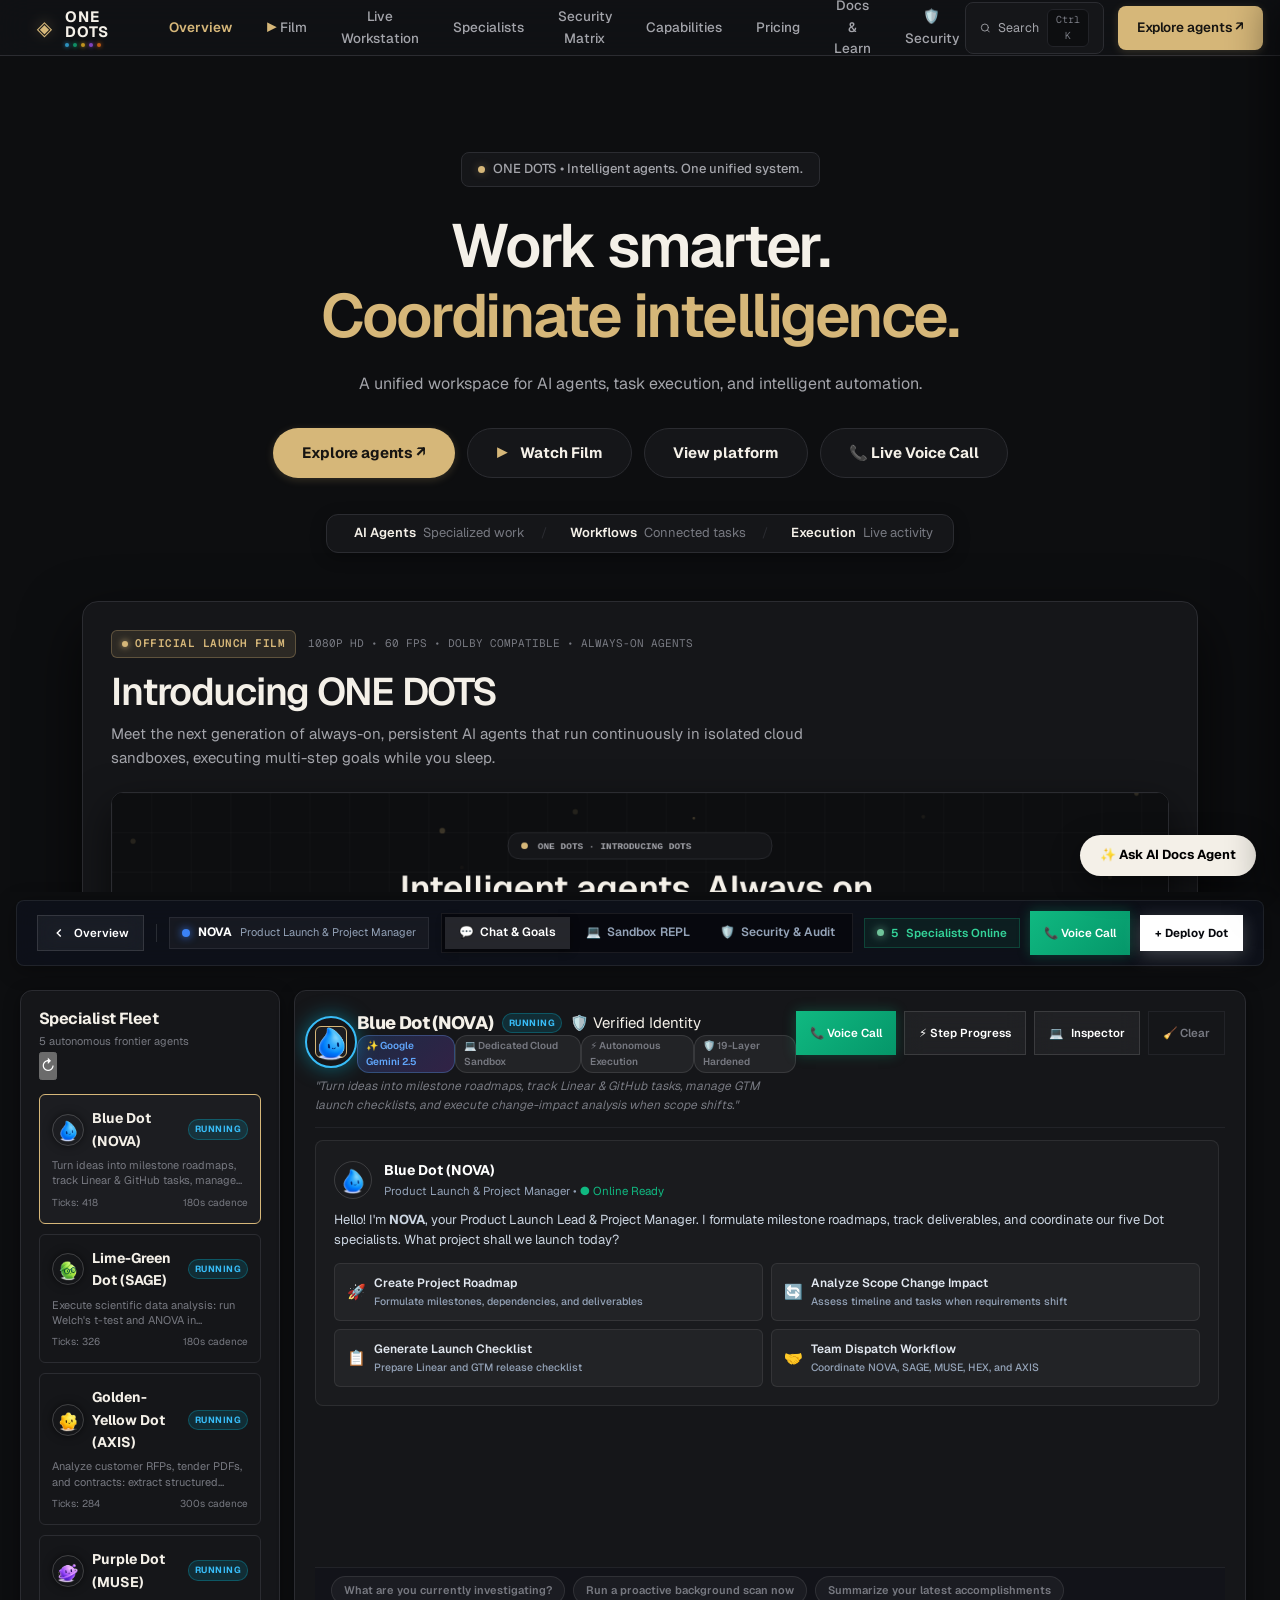
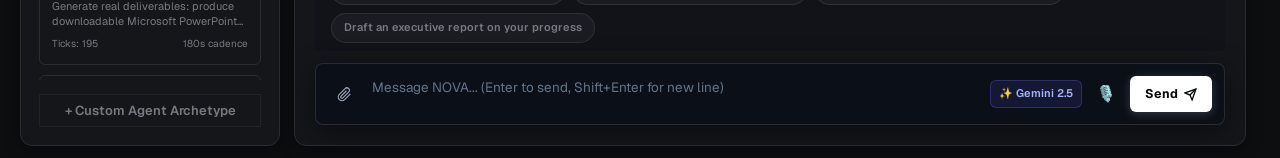
==== web/index.html @ bc43e29e "fix: restore dot face assets on vercel, add svg fallbacks, and fix serverless/typing loopholes" ====
<!DOCTYPE html>
<html lang="en" data-theme="dark">
<head>
    <meta charset="UTF-8">
    <meta name="viewport" content="width=device-width, initial-scale=1.0">
    <title>ONE DOTS — Always-On Frontier Intelligence Platform</title>
    <!-- Premium Fonts -->
    <link rel="preconnect" href="https://fonts.googleapis.com">
    <link rel="preconnect" href="https://fonts.gstatic.com" crossorigin>
    <link href="https://fonts.googleapis.com/css2?family=Geist:wght@300;400;500;600;700&family=Geist+Mono:wght@400;500;600&family=Inter:wght@400;500;600;700&family=Plus+Jakarta+Sans:wght@400;500;600;700&display=swap" rel="stylesheet">
    <link rel="stylesheet" href="docs.css">
    <link rel="stylesheet" href="style.css">
    <script>
    // Universal instantaneous vector face fallback for all 5 Dots
    function handleDotImgError(imgEl, key) {
        if (!imgEl) return;
        imgEl.onerror = null;
        if (window.getDotSvgFallback) {
            imgEl.src = window.getDotSvgFallback(key);
        } else {
            const colors = { nova: '%2338bdf8', sage: '%2310b981', axis: '%23f59e0b', muse: '%23a855f7', hex: '%2306b6d4' };
            const c = colors[key] || '%2338bdf8';
            imgEl.src = `data:image/svg+xml;utf8,<svg xmlns="http://www.w3.org/2000/svg" viewBox="0 0 100 100"><circle cx="50" cy="50" r="44" fill="${c}"/><circle cx="36" cy="45" r="5" fill="%230b1329"/><circle cx="64" cy="45" r="5" fill="%230b1329"/><circle cx="38" cy="43" r="1.5" fill="%23ffffff"/><circle cx="66" cy="43" r="1.5" fill="%23ffffff"/><path d="M 40 62 Q 50 72 60 62" stroke="%230b1329" stroke-width="3.5" fill="none" stroke-linecap="round"/></svg>`;
        }
    }
    </script>
</head>
<body>


    <!-- Restrained Obsidian Background -->
    <div class="app-background">
        <div class="grid-overlay"></div>
    </div>

    <!-- Sleek OpenAI-Style Global Navigation Bar -->
    <header class="navbar">
        <div class="nav-container">
            <div class="navbar-left">
                <div class="logo-box" onclick="replayEntryAnimation()" style="cursor: pointer;" title="ONE DOTS Platform — Click to replay entry animation">
                    <div class="navbar-logo-symbol-wrap">
                        <span class="logo-symbol-halo"></span>
                        <span class="logo-symbol">◈</span>
                    </div>
                    <div class="navbar-logo-text-wrap">
                        <span class="logo-text">ONE DOTS</span>
                        <div class="logo-five-dots-pips">
                            <span class="pip blue" title="NOVA (Blue Face)"></span>
                            <span class="pip green" title="SAGE (Lime-Green Face with Glasses)"></span>
                            <span class="pip yellow" title="AXIS (Golden-Yellow Face)"></span>
                            <span class="pip purple" title="MUSE (Purple Face)"></span>
                            <span class="pip orange" title="HEX (Dark Navy Face with Glowing Cyan)"></span>
                        </div>
                    </div>
                </div>
                
                <nav class="nav-links">
                    <button class="nav-link-btn active" id="btn-view-showcase" onclick="switchMainView('view-showcase')">Overview</button>
                    <button class="nav-link-btn" onclick="scrollToShowcaseSection('introducing-dots-film')"><span style="color: var(--brand-gold); margin-right: 3px;">▶</span> Film</button>
                    <button class="nav-link-btn" onclick="scrollToShowcaseSection('hero-demo-window')">Live Workstation</button>
                    <button class="nav-link-btn" onclick="scrollToShowcaseSection('specialists-matrix')">Specialists</button>
                    <button class="nav-link-btn" onclick="scrollToShowcaseSection('security-architecture')">Security Matrix</button>
                    <button class="nav-link-btn" onclick="scrollToShowcaseSection('capabilities-grid')">Capabilities</button>
                    <button class="nav-link-btn" onclick="scrollToShowcaseSection('pricing-tiers')">Pricing</button>
                    <button class="nav-link-btn" id="btn-view-docs" onclick="switchMainView('view-docs')">Docs &amp; Learn</button>
                    <button class="nav-link-btn" id="btn-open-auth-modal" onclick="openAuthModal()" title="Authentication &amp; Security Shield">🛡️ Security</button>
                    <button class="nav-link-btn" id="btn-admin-console" onclick="openAdminModal()" style="display: none; color: #f59e0b;" title="Admin Action Vault &amp; Fleet Audit Logs">⚙️ Admin Vault</button>
                </nav>
            </div>

            <div class="navbar-right">
                <button class="search-trigger-btn" onclick="openSearchModal()" title="Search documentation and actions (Ctrl+K)">
                    <svg width="14" height="14" viewBox="0 0 24 24" fill="none" stroke="currentColor" stroke-width="2" stroke-linecap="round" stroke-linejoin="round"><circle cx="11" cy="11" r="8"></circle><line x1="21" y1="21" x2="16.65" y2="16.65"></line></svg>
                    <span>Search</span>
                    <kbd>Ctrl K</kbd>
                </button>
                <button class="button-primary btn-openai-launch" id="btn-view-workstation" onclick="switchMainView('view-workstation')">
                    Explore agents ↗
                </button>
            </div>
        </div>
    </header>

    <!-- =========================================================================
         VIEW 1: FLAGSHIP OFFICIAL PRODUCT SHOWCASE & INFORMATION WEBSITE
         OBSIDIAN + CHAMPAGNE GOLD PROFESSIONAL SPECIFICATION
         ========================================================================= -->
    <section class="app-view active" id="view-showcase">
        <div class="showcase-container">
            
            <!-- Obsidian + Champagne Gold Hero Section -->
            <div class="senior-hero-wrapper">
                <div class="hero-eyebrow-pill">
                    <span class="live-pulse-gold"></span>
                    <span class="eyebrow-text">ONE DOTS &bull; Intelligent agents. One unified system.</span>
                </div>

                <h1 class="senior-hero-headline">
                    Work smarter.<br>
                    <span class="headline-gold">Coordinate intelligence.</span>
                </h1>

                <p class="senior-hero-subdeck">
                    A unified workspace for AI agents, task execution, and intelligent automation.
                </p>

                <div class="senior-hero-cta-bar">
                    <button class="button-primary btn-lg" onclick="switchMainView('view-workstation')">
                        Explore agents ↗
                    </button>
                    <button class="button-secondary btn-lg" onclick="scrollToShowcaseSection('introducing-dots-film')">
                        <span style="color: var(--brand-gold); margin-right: 4px;">▶</span> Watch Film
                    </button>
                    <button class="button-secondary btn-lg" onclick="scrollToShowcaseSection('specialists-matrix')">
                        View platform
                    </button>
                    <button class="button-secondary btn-lg" onclick="startVoiceCall()">
                        📞 Live Voice Call
                    </button>
                </div>

                <!-- Three Core Pillars Strip -->
                <div class="senior-telemetry-strip">
                    <div class="telemetry-stat">
                        <span class="stat-dot dot-gold"></span>
                        <span class="stat-num">AI Agents</span>
                        <span class="stat-desc">Specialized work</span>
                    </div>
                    <div class="telemetry-sep">/</div>
                    <div class="telemetry-stat">
                        <span class="stat-dot dot-emerald"></span>
                        <span class="stat-num">Workflows</span>
                        <span class="stat-desc">Connected tasks</span>
                    </div>
                    <div class="telemetry-sep">/</div>
                    <div class="telemetry-stat">
                        <span class="stat-dot dot-cyan"></span>
                        <span class="stat-num">Execution</span>
                        <span class="stat-desc">Live activity</span>
                    </div>
                </div>
            </div>

            <!-- =========================================================================
                 INTRODUCING ONE DOTS — OFFICIAL LAUNCH VIDEO SECTION
                 ========================================================================= -->
            <div class="introducing-dots-section" id="introducing-dots-film">
                <div class="video-theater-container">
                    <div class="video-theater-header">
                        <div class="theater-badge-row">
                            <span class="theater-pill"><span class="pip-gold"></span> OFFICIAL LAUNCH FILM</span>
                            <span class="theater-meta-tag">1080P HD • 60 FPS • DOLBY COMPATIBLE • ALWAYS-ON AGENTS</span>
                        </div>
                        <h2 class="theater-title">Introducing ONE DOTS</h2>
                        <p class="theater-desc">
                            Meet the next generation of always-on, persistent AI agents that run continuously in isolated cloud sandboxes, executing multi-step goals while you sleep.
                        </p>
                    </div>

                    <div class="video-frame-wrapper" id="video-frame-wrapper">
                        <canvas id="dots-theater-canvas" class="dots-theater-video" width="1280" height="720"></canvas>
                        <video id="introducing-dots-video" src="assets/introducing_dots.mp4" style="display:none;" playsinline muted></video>
                        
                        <!-- Custom Playback Overlay Controls -->
                        <div class="video-playback-controls">
                            <button class="v-ctrl-btn" id="video-play-btn" onclick="toggleDotsAnimation()" title="Play / Pause">
                                <span id="video-play-icon">❚❚</span>
                            </button>
                            <div class="v-progress-container" onclick="seekDotsAnimation(event)">
                                <div class="v-progress-bar" id="video-progress-bar"></div>
                            </div>
                            <span class="v-time-display" id="video-time-display">0:00 / 0:16</span>
                            <button class="v-ctrl-btn" id="video-mute-btn" onclick="toggleDotsAudio()" title="Sound On / Off">
                                <span id="video-mute-icon">🔇</span>
                            </button>
                            <button class="v-ctrl-btn" onclick="toggleDotsFullscreen()" title="Fullscreen">
                                <span>⛶</span>
                            </button>
                        </div>
                    </div>

                    <!-- 5 Interactive Dot Avatars Lineup Strip with Live Hover Animation -->
                    <div class="theater-dots-lineup">
                        <div class="theater-dot-item" onclick="switchDemoSpecialist('nova'); scrollToShowcaseSection('hero-demo-window');">
                            <div class="theater-dot-avatar-box halo-nova">
                                <img src="assets/dots/nova.png?v=20261024_theater" alt="NOVA" class="theater-dot-img dot-anim-breathe" onerror="handleDotImgError(this, 'nova')" />
                            </div>
                            <div class="theater-dot-info">
                                <div class="theater-dot-name">NOVA</div>
                                <div class="theater-dot-role">Product Lead · Strategy</div>
                            </div>
                        </div>
                        <div class="theater-dot-item" onclick="switchDemoSpecialist('sage'); scrollToShowcaseSection('hero-demo-window');">
                            <div class="theater-dot-avatar-box halo-sage">
                                <img src="assets/dots/sage.png?v=20261024_theater" alt="SAGE" class="theater-dot-img dot-anim-breathe" style="animation-delay: 0.4s;" onerror="handleDotImgError(this, 'sage')" />
                            </div>
                            <div class="theater-dot-info">
                                <div class="theater-dot-name">SAGE</div>
                                <div class="theater-dot-role">Research Scientist</div>
                            </div>
                        </div>
                        <div class="theater-dot-item" onclick="switchDemoSpecialist('axis'); scrollToShowcaseSection('hero-demo-window');">
                            <div class="theater-dot-avatar-box halo-axis">
                                <img src="assets/dots/axis.png?v=20261024_theater" alt="AXIS" class="theater-dot-img dot-anim-breathe" style="animation-delay: 0.8s;" onerror="handleDotImgError(this, 'axis')" />
                            </div>
                            <div class="theater-dot-info">
                                <div class="theater-dot-name">AXIS</div>
                                <div class="theater-dot-role">Enterprise Sales</div>
                            </div>
                        </div>
                        <div class="theater-dot-item" onclick="switchDemoSpecialist('muse'); scrollToShowcaseSection('hero-demo-window');">
                            <div class="theater-dot-avatar-box halo-muse">
                                <img src="assets/dots/muse.png?v=20261024_theater" alt="MUSE" class="theater-dot-img dot-anim-breathe" style="animation-delay: 1.2s;" onerror="handleDotImgError(this, 'muse')" />
                            </div>
                            <div class="theater-dot-info">
                                <div class="theater-dot-name">MUSE</div>
                                <div class="theater-dot-role">Content Studio</div>
                            </div>
                        </div>
                        <div class="theater-dot-item" onclick="switchDemoSpecialist('hex'); scrollToShowcaseSection('hero-demo-window');">
                            <div class="theater-dot-avatar-box halo-hex">
                                <img src="assets/dots/hex.png?v=20261024_theater" alt="HEX" class="theater-dot-img dot-anim-breathe" style="animation-delay: 1.6s;" onerror="handleDotImgError(this, 'hex')" />
                            </div>
                            <div class="theater-dot-info">
                                <div class="theater-dot-name">HEX</div>
                                <div class="theater-dot-role">Autonomous Dev</div>
                            </div>
                        </div>
                    </div>
                </div>
            </div>

            <!-- =========================================================================
                 INTERACTIVE HERO WORKSTATION PREVIEW WINDOW (MACOS / LINEAR CALIBER)
                 ========================================================================= -->
            <div class="senior-demo-window-card" id="hero-demo-window">
                <!-- Window Chrome Titlebar -->
                <div class="demo-window-titlebar">
                    <div class="window-controls-traffic">
                        <span class="traffic-dot dot-red"></span>
                        <span class="traffic-dot dot-yellow"></span>
                        <span class="traffic-dot dot-green"></span>
                    </div>

                    <!-- Specialist Tab Switcher -->
                    <div class="demo-specialist-tabs" id="demo-tabs-bar">
                        <button class="demo-tab-btn active" onclick="switchDemoSpecialist('nova', this)">
                            <span class="tab-indicator-pip" style="background: #38bdf8; box-shadow: 0 0 8px #38bdf8;"></span>
                            <span class="tab-label">NOVA (Product Launch)</span>
                        </button>
                        <button class="demo-tab-btn" onclick="switchDemoSpecialist('sage', this)">
                            <span class="tab-indicator-pip" style="background: #10b981; box-shadow: 0 0 8px #10b981;"></span>
                            <span class="tab-label">SAGE (Research Scientist)</span>
                        </button>
                        <button class="demo-tab-btn" onclick="switchDemoSpecialist('axis', this)">
                            <span class="tab-indicator-pip" style="background: #f59e0b; box-shadow: 0 0 8px #f59e0b;"></span>
                            <span class="tab-label">AXIS (Enterprise Deals)</span>
                        </button>
                        <button class="demo-tab-btn" onclick="switchDemoSpecialist('muse', this)">
                            <span class="tab-indicator-pip" style="background: #a855f7; box-shadow: 0 0 8px #a855f7;"></span>
                            <span class="tab-label">MUSE (Content Studio)</span>
                        </button>
                        <button class="demo-tab-btn" onclick="switchDemoSpecialist('hex', this)">
                            <span class="tab-indicator-pip" style="background: #06b6d4; box-shadow: 0 0 8px #06b6d4;"></span>
                            <span class="tab-label">HEX (Autonomous Dev)</span>
                        </button>
                    </div>

                    <div class="demo-window-meta">
                        <span class="demo-live-badge"><span class="ping-cyan"></span> REPL ACTIVE</span>
                    </div>
                </div>

                <!-- Window Content Grid: Split Screen Workstation Preview -->
                <div class="demo-window-stage" id="demo-window-stage">
                    <!-- Populated dynamically via switchDemoSpecialist() -->
                </div>

                <!-- Demo Window Footer Actions -->
                <div class="demo-window-footer">
                    <div class="demo-footer-left">
                        <span class="footer-hint-mono">Isolated Linux Container Sandbox • SQLite WAL Protected • Safe STDIN Shim Active</span>
                    </div>
                    <div class="demo-footer-right" id="demo-footer-actions">
                        <button class="btn btn-primary btn-sm" onclick="switchMainView('view-workstation')">
                            Open Full Workstation ◈
                        </button>
                    </div>
                </div>
            </div>

            <!-- =========================================================================
                 EXECUTIVE SPECIALIST BENTO MATRIX (5 TURNKEY FLEET ARCHETYPES)
                 ========================================================================= -->
            <div class="section-heading-box" id="specialists-matrix" style="margin-top: 100px;">
                <div class="section-kicker">AI Workforce</div>
                <h2 class="section-main-title">Your AI workforce</h2>
                <p class="section-desc">
                    Coordinate agents, execute tasks, and manage workflows from a unified workspace.
                </p>
            </div>

            <div class="specialist-bento-grid">
                <!-- 1. NOVA: Product Launch Lead -->
                <div class="bento-specialist-card bento-nova">
                    <div class="bento-card-top">
                        <div class="bento-avatar-wrap halo-nova">
                            <img src="assets/dots/nova.png" alt="NOVA - Blue Face Product Launch Lead" class="bento-avatar-img" onerror="handleDotImgError(this, 'nova')" />
                        </div>
                        <div class="bento-status-pill pill-nova">
                            <span class="pip-pulse"></span> GTM ACTIVE
                        </div>
                    </div>
                    <div class="bento-card-meta">
                        <div class="bento-agent-name">NOVA</div>
                        <div class="bento-agent-role">Product Launch Lead &bull; Strategy</div>
                        <p class="bento-agent-desc">
                            Learns product positioning, audience standards, and launch criteria. When scope shifts, NOVA automatically revises launch narratives, updates Linear roadmaps, and syncs 4,000+ app connectors.
                        </p>
                    </div>
                    <div class="bento-toolchain-row">
                        <span class="tool-tag">Linear API</span>
                        <span class="tool-tag">GitHub Connect</span>
                        <span class="tool-tag">Slack Dispatcher</span>
                        <span class="tool-tag">Launch Synthesizer</span>
                    </div>
                    <div class="bento-actions-row">
                        <button class="btn btn-secondary btn-sm btn-full" onclick="launchArchetypeFromShowcase('nova')">
                            Collaborate with NOVA ➔
                        </button>
                        <button class="btn btn-outline btn-sm" onclick="startVoiceCall('nova')" title="Hop on Voice Call with NOVA">
                            📞
                        </button>
                    </div>
                </div>

                <!-- 2. SAGE: Research Scientist -->
                <div class="bento-specialist-card bento-sage">
                    <div class="bento-card-top">
                        <div class="bento-avatar-wrap halo-sage">
                            <img src="assets/dots/sage.png" alt="SAGE - Lime-Green Face with Round Glasses" class="bento-avatar-img" onerror="handleDotImgError(this, 'sage')" />
                        </div>
                        <div class="bento-status-pill pill-sage">
                            <span class="pip-pulse"></span> ANALYSIS RUNNING
                        </div>
                    </div>
                    <div class="bento-card-meta">
                        <div class="bento-agent-name">SAGE</div>
                        <div class="bento-agent-role">Research Scientist &bull; Statistical Rigor</div>
                        <p class="bento-agent-desc">
                            Lime-green face with round glasses. Learns hypotheses and evaluation metrics. As new evidence arrives, SAGE reruns statistical analyses in its isolated cloud sandbox, flags anomalies, and updates figures.
                        </p>
                    </div>
                    <div class="bento-toolchain-row">
                        <span class="tool-tag">Python REPL</span>
                        <span class="tool-tag">ArXiv Ingest</span>
                        <span class="tool-tag">NumPy Engine</span>
                        <span class="tool-tag">Jupyter Kernel</span>
                    </div>
                    <div class="bento-actions-row">
                        <button class="btn btn-secondary btn-sm btn-full" onclick="launchArchetypeFromShowcase('sage')">
                            Collaborate with SAGE ➔
                        </button>
                        <button class="btn btn-outline btn-sm" onclick="startVoiceCall('sage')" title="Hop on Voice Call with SAGE">
                            📞
                        </button>
                    </div>
                </div>

                <!-- 3. AXIS: Enterprise Sales Lead -->
                <div class="bento-specialist-card bento-axis">
                    <div class="bento-card-top">
                        <div class="bento-avatar-wrap halo-axis">
                            <img src="assets/dots/axis.png" alt="AXIS - Golden-Yellow Face" class="bento-avatar-img" onerror="handleDotImgError(this, 'axis')" />
                        </div>
                        <div class="bento-status-pill pill-axis">
                            <span class="pip-pulse"></span> PIPELINE SYNC
                        </div>
                    </div>
                    <div class="bento-card-meta">
                        <div class="bento-agent-name">AXIS</div>
                        <div class="bento-agent-role">Enterprise Sales &bull; Technical POCs</div>
                        <p class="bento-agent-desc">
                            Checks customer RFPs against documentation, builds proof-of-concept scripts in its cloud computer sandbox, verifies compliance standards, and identifies solutions engineers for technical reviews.
                        </p>
                    </div>
                    <div class="bento-toolchain-row">
                        <span class="tool-tag">RFP Parser</span>
                        <span class="tool-tag">Salesforce Sync</span>
                        <span class="tool-tag">POC Sandbox</span>
                        <span class="tool-tag">Contract Diff</span>
                    </div>
                    <div class="bento-actions-row">
                        <button class="btn btn-secondary btn-sm btn-full" onclick="launchArchetypeFromShowcase('axis')">
                            Collaborate with AXIS ➔
                        </button>
                        <button class="btn btn-outline btn-sm" onclick="startVoiceCall('axis')" title="Hop on Voice Call with AXIS">
                            📞
                        </button>
                    </div>
                </div>

                <!-- 4. MUSE: Content Creator & Media -->
                <div class="bento-specialist-card bento-muse">
                    <div class="bento-card-top">
                        <div class="bento-avatar-wrap halo-muse">
                            <img src="assets/dots/muse.png" alt="MUSE - Purple Face Content & Media" class="bento-avatar-img" onerror="handleDotImgError(this, 'muse')" />
                        </div>
                        <div class="bento-status-pill pill-muse">
                            <span class="pip-pulse"></span> STUDIO READY
                        </div>
                    </div>
                    <div class="bento-card-meta">
                        <div class="bento-agent-name">MUSE</div>
                        <div class="bento-agent-role">Content Studio &bull; Multi-Channel Media</div>
                        <p class="bento-agent-desc">
                            Purple face with celestial halo. Ingests raw audio and transcripts, indexes key moments for video clips, formats show notes, and drafts social posts with creator tone consistency across platforms.
                        </p>
                    </div>
                    <div class="bento-toolchain-row">
                        <span class="tool-tag">Media Transcribe</span>
                        <span class="tool-tag">Clip Indexer</span>
                        <span class="tool-tag">Tone Classifier</span>
                        <span class="tool-tag">Social Engine</span>
                    </div>
                    <div class="bento-actions-row">
                        <button class="btn btn-secondary btn-sm btn-full" onclick="launchArchetypeFromShowcase('muse')">
                            Collaborate with MUSE ➔
                        </button>
                        <button class="btn btn-outline btn-sm" onclick="startVoiceCall('muse')" title="Hop on Voice Call with MUSE">
                            📞
                        </button>
                    </div>
                </div>

                <!-- 5. HEX: Autonomous Software Dev -->
                <div class="bento-specialist-card bento-hex">
                    <div class="bento-card-top">
                        <div class="bento-avatar-wrap halo-hex">
                            <img src="assets/dots/hex.png" alt="HEX - Dark Navy Face with Glowing Cyan Features" class="bento-avatar-img" onerror="handleDotImgError(this, 'hex')" />
                        </div>
                        <div class="bento-status-pill pill-hex">
                            <span class="pip-pulse"></span> CI/CD VERIFIED
                        </div>
                    </div>
                    <div class="bento-card-meta">
                        <div class="bento-agent-name">HEX</div>
                        <div class="bento-agent-role">Autonomous Software Dev &bull; Self-Healing</div>
                        <p class="bento-agent-desc">
                            Dark navy face with glowing cyan features. Monitors telemetry for recurring bug requests, scopes atomic fixes, builds and runs pytest suites in its cloud container, and drafts clean PRs with diff summaries.
                        </p>
                    </div>
                    <div class="bento-toolchain-row">
                        <span class="tool-tag">Docker Sandbox</span>
                        <span class="tool-tag">Chromium Driver</span>
                        <span class="tool-tag">Pytest Runner</span>
                        <span class="tool-tag">Git Engine</span>
                    </div>
                    <div class="bento-actions-row">
                        <button class="btn btn-secondary btn-sm btn-full" onclick="launchArchetypeFromShowcase('hex')">
                            Collaborate with HEX ➔
                        </button>
                        <button class="btn btn-outline btn-sm" onclick="startVoiceCall('hex')" title="Hop on Voice Call with HEX">
                            📞
                        </button>
                    </div>
                </div>
            </div>

            <!-- =========================================================================
                 19-LAYER HARDENED ENTERPRISE SECURITY ARCHITECTURE
                 ========================================================================= -->
            <div class="section-heading-box" id="security-architecture" style="margin-top: 100px;">
                <div class="section-kicker">Enterprise Trust &amp; Cryptographic Architecture</div>
                <h2 class="section-main-title">19-Layer Hardened Security &amp; Governance</h2>
                <p class="section-desc">
                    Always-on autonomous agents demand zero-trust architectural hardening. Every execution operates in isolated sandboxes with tamper-evident audit logging and mandatory human approval gates.
                </p>
            </div>

            <div class="security-architecture-grid">
                <div class="security-card">
                    <div class="sec-card-header">
                        <div class="sec-icon-pill">🛡️</div>
                        <span class="sec-layer-num">LAYER 01</span>
                    </div>
                    <h3 class="sec-card-title">Row Level Security (RLS) &amp; Param Queries</h3>
                    <p class="sec-card-desc">
                        Every single database access enforces strict tenant and user boundaries with parameterized queries, eliminating SQL injection and IDOR vulnerabilities.
                    </p>
                    <div class="sec-card-footer">
                        <span class="sec-badge">OWASP Top 10 Compliant</span>
                    </div>
                </div>

                <div class="security-card">
                    <div class="sec-card-header">
                        <div class="sec-icon-pill">🔒</div>
                        <span class="sec-layer-num">LAYER 02</span>
                    </div>
                    <h3 class="sec-card-title">Ephemeral Cloud Sandboxes</h3>
                    <p class="sec-card-desc">
                        Each Dot runs in an isolated container sandbox with dedicated virtual filesystems, Safe STDIN shims, and strict outbound VPC firewall policies.
                    </p>
                    <div class="sec-card-footer">
                        <span class="sec-badge">Zero Host Contamination</span>
                    </div>
                </div>

                <div class="security-card">
                    <div class="sec-card-header">
                        <div class="sec-icon-pill">⚡</div>
                        <span class="sec-layer-num">LAYER 03</span>
                    </div>
                    <h3 class="sec-card-title">Action Auto-Review &amp; Sign-off Gates</h3>
                    <p class="sec-card-desc">
                        Real-time safety classifiers evaluate every proposed mutation. Low-risk operations run autonomously; high-risk actions halt for operator approval.
                    </p>
                    <div class="sec-card-footer">
                        <span class="sec-badge">Human-in-the-Loop Enforced</span>
                    </div>
                </div>

                <div class="security-card">
                    <div class="sec-card-header">
                        <div class="sec-icon-pill">📜</div>
                        <span class="sec-layer-num">LAYER 04</span>
                    </div>
                    <h3 class="sec-card-title">Tamper-Evident WAL Audit Vault</h3>
                    <p class="sec-card-desc">
                        Every agent tick, terminal command, and credential event is permanently recorded in SQLite WAL with PRAGMA synchronous enforcement.
                    </p>
                    <div class="sec-card-footer">
                        <button class="sec-action-link" onclick="openAdminModal()">
                            Open Audit Vault ➔
                        </button>
                    </div>
                </div>

                <div class="security-card">
                    <div class="sec-card-header">
                        <div class="sec-icon-pill">🔑</div>
                        <span class="sec-layer-num">LAYER 05</span>
                    </div>
                    <h3 class="sec-card-title">HMAC Webhook &amp; Bearer Tokens</h3>
                    <p class="sec-card-desc">
                        All ingress and egress API routes enforce cryptographic HMAC-SHA256 signatures, timestamp drift validation, and scoped Bearer session tokens.
                    </p>
                    <div class="sec-card-footer">
                        <span class="sec-badge">Cryptographic Integrity</span>
                    </div>
                </div>

                <div class="security-card">
                    <div class="sec-card-header">
                        <div class="sec-icon-pill">🚫</div>
                        <span class="sec-layer-num">LAYER 06</span>
                    </div>
                    <h3 class="sec-card-title">Zero Foundational Model Training</h3>
                    <p class="sec-card-desc">
                        Your proprietary code, internal communications, and enterprise knowledge items are never used to train foundational AI models.
                    </p>
                    <div class="sec-card-footer">
                        <span class="sec-badge">Airtight Enterprise Boundaries</span>
                    </div>
                </div>
            </div>

            <!-- =========================================================================
                 CORE CAPABILITIES BREAKDOWN
                 ========================================================================= -->
            <div class="section-heading-box" id="capabilities-grid" style="margin-top: 100px;">
                <div class="section-kicker">Core Architectural Capabilities</div>
                <h2 class="section-main-title">Built for Continuous Autonomous Progress</h2>
                <p class="section-desc">
                    Dots operate on an autonomous tick-loop powered by Google Gemini 3.5 &amp; Astra REPL, keeping your work moving 24/7.
                </p>
            </div>

            <div class="showcase-features-grid">
                <div class="showcase-feature-box">
                    <div class="feature-box-top">
                        <div class="feature-box-icon">💻</div>
                        <span class="pillar-num">01</span>
                    </div>
                    <h3 class="feature-box-title">Dedicated Cloud Sandboxes</h3>
                    <p class="feature-box-text">
                        Every Dot commands its own sandboxed Python REPL, dedicated headless browser, and virtual workspace to run code, scrape APIs, and test workflows.
                    </p>
                </div>

                <div class="showcase-feature-box">
                    <div class="feature-box-top">
                        <div class="feature-box-icon">⚡</div>
                        <span class="pillar-num">02</span>
                    </div>
                    <h3 class="feature-box-title">4,000+ Ecosystem Integrations</h3>
                    <p class="feature-box-text">
                        Connect effortlessly to Linear, Slack, Teams, GitHub, Jira, Google Workspace, Notion, and enterprise webhooks for seamless cross-tool operations.
                    </p>
                </div>

                <div class="showcase-feature-box">
                    <div class="feature-box-top">
                        <div class="feature-box-icon">🧠</div>
                        <span class="pillar-num">03</span>
                    </div>
                    <h3 class="feature-box-title">Continuous Feedback Learning</h3>
                    <p class="feature-box-text">
                        Dots maintain persistent memory across sessions. With each interaction and review, they learn your stylistic preferences and team standards.
                    </p>
                </div>

                <div class="showcase-feature-box">
                    <div class="feature-box-top">
                        <div class="feature-box-icon">📞</div>
                        <span class="pillar-num">04</span>
                    </div>
                    <h3 class="feature-box-title">Bidirectional Voice Synthesis</h3>
                    <p class="feature-box-text">
                        Need to talk through a complex decision? Hop on a real-time voice call with any specialist dot for immediate spoken reasoning and feedback.
                    </p>
                </div>
            </div>

            <!-- =========================================================================
                 COMMERCIAL SAAS PRICING TIERS
                 ========================================================================= -->
            <div class="section-heading-box" id="pricing-tiers" style="margin-top: 100px;">
                <div class="section-kicker">Commercial SaaS Deployment</div>
                <h2 class="section-main-title">Transparent Pricing Built for Scale</h2>
                <p class="section-desc">
                    Deploy ONE DOTS across your business or resell with turnkey commercial tiers and monthly deep work cycle allowances.
                </p>
            </div>

            <div class="tier-cards-grid" style="margin-top: 30px;">
                <div class="tier-card">
                    <div class="tier-title">Starter</div>
                    <div class="tier-price">Free</div>
                    <div class="tier-features">1 Primary Dot, Standard Speed, 100 cycles/mo, Shared Sandbox</div>
                    <button class="btn btn-outline btn-sm btn-full" style="margin-top: 14px;" onclick="switchMainView('view-workstation')">Get Started</button>
                </div>
                <div class="tier-card">
                    <div class="tier-title">Pro</div>
                    <div class="tier-price">$20<span>/mo</span></div>
                    <div class="tier-features">5 Specialist Dots, Real-Time Voice Calling, 5,000 cycles/mo, Dedicated Filesystem</div>
                    <button class="btn btn-outline btn-sm btn-full" style="margin-top: 14px;" onclick="openBillingModal()">Upgrade to Pro</button>
                </div>
                <div class="tier-card active">
                    <div class="tier-badge">POPULAR</div>
                    <div class="tier-title">Business Premium</div>
                    <div class="tier-price">$50<span>/mo</span></div>
                    <div class="tier-features">Unlimited Dots, Dedicated Cloud REPL, 25,000 cycles/mo, Microsoft Agent 365 Governance</div>
                    <button class="btn btn-primary btn-sm btn-full" style="margin-top: 14px;" onclick="switchMainView('view-workstation')">Active Plan</button>
                </div>
                <div class="tier-card">
                    <div class="tier-title">Enterprise</div>
                    <div class="tier-price">Custom</div>
                    <div class="tier-features">Dedicated VPC, Custom SLAs, Active Directory SSO, IT-Provisioned Hardware</div>
                    <button class="btn btn-outline btn-sm btn-full" style="margin-top: 14px;" onclick="openBillingModal()">Contact Sales</button>
                </div>
            </div>

            <!-- Showcase Bottom CTA Banner -->
            <div class="docs-hero-card" style="margin-top: 100px; text-align: center;">
                <h2 style="font-size: 32px; font-weight: 800; color: #fff; letter-spacing: -0.5px;">Ready to deploy your always-on AI workforce?</h2>
                <p style="font-size: 15px; color: #cbd5e1; margin: 12px auto 24px auto; max-width: 620px; line-height: 1.6;">
                    Experience work where autonomous intelligence works relentlessly on your behalf. Launch your first specialist Dot in seconds.
                </p>
                <div style="display: flex; justify-content: center; gap: 14px; flex-wrap: wrap;">
                    <button class="btn btn-primary btn-lg" onclick="switchMainView('view-workstation')">Open Agent Workstation ◈</button>
                    <button class="btn btn-secondary btn-lg" onclick="switchMainView('view-docs')">Read Full Documentation</button>
                </div>
            </div>

            <!-- Authentic Editorial Footer -->
            <footer class="editorial-footer">
                <div class="footer-cols-grid">
                    <div class="footer-col">
                        <div class="footer-col-title">Architecture</div>
                        <a href="javascript:void(0)" onclick="switchMainView('view-docs')">Overview</a>
                        <a href="javascript:void(0)" onclick="switchMainView('view-docs')">Gemini 3.5 Engine</a>
                        <a href="javascript:void(0)" onclick="switchMainView('view-docs')">Isolated Cloud REPL</a>
                        <a href="javascript:void(0)" onclick="switchMainView('view-docs')">Frontier Safety Protocol</a>
                    </div>
                    <div class="footer-col">
                        <div class="footer-col-title">Fleet Specialists</div>
                        <a href="javascript:void(0)" onclick="launchArchetypeFromShowcase('nova')">NOVA &bull; Product Launch</a>
                        <a href="javascript:void(0)" onclick="launchArchetypeFromShowcase('sage')">SAGE &bull; Research Scientist</a>
                        <a href="javascript:void(0)" onclick="launchArchetypeFromShowcase('axis')">AXIS &bull; Enterprise Sales</a>
                        <a href="javascript:void(0)" onclick="launchArchetypeFromShowcase('muse')">MUSE &bull; Content Studio</a>
                        <a href="javascript:void(0)" onclick="launchArchetypeFromShowcase('hex')">HEX &bull; Autonomous Dev</a>
                    </div>
                    <div class="footer-col">
                        <div class="footer-col-title">Hardened Security</div>
                        <a href="javascript:void(0)" onclick="scrollToShowcaseSection('security-architecture')">19-Layer Hardening</a>
                        <a href="javascript:void(0)" onclick="scrollToShowcaseSection('security-architecture')">Row Level Security (RLS)</a>
                        <a href="javascript:void(0)" onclick="scrollToShowcaseSection('security-architecture')">Ephemeral Sandboxes</a>
                        <a href="javascript:void(0)" onclick="openAdminModal()">Tamper-Evident Audit Vault</a>
                    </div>
                    <div class="footer-col">
                        <div class="footer-col-title">Platform</div>
                        <a href="javascript:void(0)" onclick="switchMainView('view-workstation')">Autonomous Workstation</a>
                        <a href="javascript:void(0)" onclick="openBillingModal()">Commercial Pricing</a>
                        <a href="javascript:void(0)" onclick="startVoiceCall()">Bidirectional Voice Call</a>
                        <a href="javascript:void(0)" onclick="openIntegrationsModal()">4,000+ App Connectors</a>
                    </div>
                </div>
                <div class="footer-bottom-bar">
                    <div class="footer-copy-text">
                        <strong>ONE DOTS</strong> &copy; 2026 Frontier Intelligence Systems &bull; Always-On Autonomous Multi-Agent Platform.
                    </div>
                    <div class="footer-legal-links">
                        <span>SOC2 Compliance</span>
                        <span>Privacy Policy</span>
                        <span>Security Hardening</span>
                    </div>
                </div>
            </footer>

        </div>
    </section>

    <!-- =========================================================================
         VIEW 2: AGENT WORKSTATION (FULL INTERACTIVE PLATFORM)
         ======================================        <!-- Senior Advanced Full-Stack Workstation Header -->
        <div class="senior-workstation-header">
            <div class="sw-header-left">
                <button class="btn btn-secondary btn-sm sw-back-btn" onclick="switchMainView('view-showcase')">
                    <svg width="14" height="14" viewBox="0 0 24 24" fill="none" stroke="currentColor" stroke-width="2.5"><polyline points="15 18 9 12 15 6"></polyline></svg>
                    <span>Overview</span>
                </button>
                <span class="sw-divider"></span>
                <div class="sw-active-dot-pill" id="sw-active-dot-pill">
                    <span class="sw-status-dot blue" id="sw-active-dot-indicator"></span>
                    <span class="sw-active-dot-name" id="sw-active-dot-name">NOVA</span>
                    <span class="sw-active-dot-role" id="sw-active-dot-role">Full-Stack Lead</span>
                </div>
            </div>

            <!-- Segmented Workspace Controls -->
            <div class="sw-header-center">
                <div class="sw-mode-switcher">
                    <button class="sw-mode-btn active" id="sw-mode-chat" onclick="setWorkstationMode('chat')">
                        <span>💬</span> Chat &amp; Goals
                    </button>
                    <button class="sw-mode-btn" id="sw-mode-repl" onclick="setWorkstationMode('repl')">
                        <span>💻</span> Sandbox REPL
                    </button>
                    <button class="sw-mode-btn" id="sw-mode-audit" onclick="setWorkstationMode('audit')">
                        <span>🛡️</span> Security &amp; Audit
                    </button>
                </div>
            </div>

            <div class="sw-header-right">
                <div class="sw-fleet-status-chip">
                    <span class="pulse-dot"></span>
                    <span id="metric-active-agents">5</span> Specialists Online
                </div>
                <button class="btn btn-call btn-sm" id="btn-workstation-voice" onclick="startVoiceCall()" title="Live Voice Call with Active Dot">
                    📞 Voice Call
                </button>
                <button class="btn btn-primary btn-sm" id="btn-open-create-modal">
                    + Deploy Dot
                </button>
                <div style="display: none;">
                    <span id="metric-total-ticks">0 ticks</span>
                    <span id="metric-pending-decisions">0</span>
                    <div id="chip-pending-approvals"></div>
                    <button id="btn-open-integrations" onclick="openIntegrationsModal()"></button>
                    <button id="btn-open-billing" onclick="openBillingModal()"></button>
                </div>
            </div>
        </div>

        <main class="dot-layout inspector-hidden">
            
            <!-- Column 1: Fleet Sidebar -->
            <aside class="sidebar-fleet glass-card">
                <div class="panel-header">
                    <div>
                        <h2>Specialist Fleet</h2>
                        <span class="subtext">5 autonomous frontier agents</span>
                    </div>
                    <button class="icon-btn-sm" onclick="fetchFleetData()" title="Refresh Fleet State">↻</button>
                </div>
                <div class="agent-list" id="agent-list">
                    <!-- Populated automatically with NOVA, SAGE, AXIS, MUSE, HEX -->
                </div>
                <div class="sidebar-footer">
                    <button class="btn btn-outline btn-full" onclick="document.getElementById('btn-open-create-modal').click()">
                        + Custom Agent Archetype
                    </button>
                </div>
            </aside>

            <!-- Column 2: Conversational Dot Workspace -->
            <section class="chat-workspace glass-card" id="chat-workspace-pane">
                
                <!-- Pending Human Approval Banner (Animated Alert) -->
                <div class="approval-alert-banner" id="approval-alert-banner" style="display: none;">
                    <div class="alert-icon-box">⚠️</div>
                    <div class="alert-content">
                        <div class="alert-title">
                            <span>Action Auto-Review: Human Approval Required</span>
                            <span class="risk-badge" id="alert-risk-level">HIGH RISK</span>
                        </div>
                        <div class="alert-desc" id="alert-description">
                            Agent is proposing a protected operation that requires human sign-off.
                        </div>
                    </div>
                    <div class="alert-actions">
                        <button class="btn btn-success btn-sm" id="btn-banner-approve" onclick="approveCurrentDecision()">
                            ✅ Approve &amp; Run
                        </button>
                        <button class="btn btn-danger btn-sm" id="btn-banner-reject" onclick="rejectCurrentDecision()">
                            ❌ Reject &amp; Adapt
                        </button>
                    </div>
                </div>

                <!-- Active Dot Profile Header -->
                <div class="dot-header" id="dot-header">
                    <div class="dot-info">
                        <div class="dot-title-row">
                            <div class="dot-avatar" id="active-dot-avatar">◈</div>
                            <div>
                                <div style="display: flex; align-items: center; gap: 8px;">
                                    <h1 id="active-agent-name">Blue Dot (NOVA)</h1>
                                    <span class="status-badge running" id="active-agent-status">RUNNING</span>
                                    <span class="verified-badge" title="IT-Provisioned Dedicated Hardware">🛡️ Verified Identity</span>
                                </div>
                                <!-- Dot Capability Tags -->
                                <div class="dot-feature-tags" id="dot-feature-tags">
                                    <span class="feature-chip gemini-chip">✨ Google Gemini 2.5</span>
                                    <span class="feature-chip">💻 Dedicated Cloud Sandbox</span>
                                    <span class="feature-chip">⚡ Autonomous Execution</span>
                                    <span class="feature-chip">🛡️ 19-Layer Hardened</span>
                                </div>
                            </div>
                        </div>
                        <p class="dot-responsibility-quote" id="active-agent-responsibility">Lead product launch readiness: learn audience &amp; positioning, revise launch story as scope changes, and prepare email &amp; social drafts.</p>
                    </div>
                    <div class="dot-header-actions" id="agent-controls">
                        <button class="btn btn-call btn-sm" id="btn-voice-call" onclick="startVoiceCall()" title="Hop on a real-time voice call with your Dot">
                            📞 Voice Call
                        </button>
                        <button class="btn btn-secondary btn-sm" id="btn-force-tick" title="Trigger background autonomous cycle immediately">
                            ⚡ Step Progress
                        </button>
                        <button class="btn btn-secondary btn-sm" id="btn-toggle-inspector" onclick="toggleInspectorPanel()" title="Toggle Cloud Computer &amp; Tools Panel">
                            <span id="inspector-icon">💻</span> <span id="inspector-btn-text">Inspector</span>
                        </button>
                        <button class="btn btn-outline btn-sm" id="btn-clear-chat" onclick="clearActiveChat()" title="Clear chat messages">
                            🧹 Clear
                        </button>
                        <button class="btn btn-outline btn-sm" id="btn-toggle-pause" style="display: none;">
                            ⏸ Pause
                        </button>
                        <button class="btn btn-outline btn-sm btn-delete-agent" id="btn-delete-agent" style="display: none;" title="Retire and delete this agent">
                            🗑️
                        </button>
                    </div>
                </div>

                <!-- "While you were away" Catch-up Briefing Banner (Collapsible & Compact) -->
                <div class="catchup-briefing" id="catchup-briefing" style="display: none;">
                    <div class="briefing-header" onclick="toggleBriefingBody()" style="cursor: pointer;" title="Click to expand/collapse summary">
                        <div class="briefing-tag-box">
                            <span class="briefing-icon">✨</span>
                            <span class="briefing-tag">WHILE YOU WERE AWAY DIGEST</span>
                            <span class="briefing-preview-snippet" id="briefing-preview-snippet">Autonomous cycle completed.</span>
                        </div>
                        <div class="briefing-controls">
                            <span class="briefing-toggle-hint" id="briefing-toggle-hint">Click to expand ▾</span>
                            <button class="briefing-dismiss" id="btn-dismiss-briefing" onclick="event.stopPropagation()">&times;</button>
                        </div>
                    </div>
                    <div class="briefing-body" id="briefing-text" style="display: none;">Loading catch-up briefing from memory...</div>
                </div>

                <!-- Chat Stream -->
                <div class="chat-messages-container" id="chat-messages-container">
                    <!-- Loaded dynamically with welcome message, starter cards, and conversation history -->
                </div>

                <!-- Dynamic Quick Prompt Suggestion Pills -->
                <div class="prompt-pills" id="prompt-pills">
                    <!-- Populated dynamically based on Dot Archetype -->
                </div>

                <!-- Modern Full-Stack Floating Chat Input Bar -->
                <form class="senior-chat-input-bar" id="chat-input-form">
                    <div class="input-actions-left">
                        <button type="button" class="btn-input-tool" onclick="openNewFileModal()" title="Attach file or code">
                            <svg width="15" height="15" viewBox="0 0 24 24" fill="none" stroke="currentColor" stroke-width="2"><path d="M21.44 11.05l-9.19 9.19a6 6 0 0 1-8.49-8.49l9.19-9.19a4 4 0 0 1 5.66 5.66l-9.2 9.19a2 2 0 0 1-2.83-2.83l8.49-8.48"></path></svg>
                        </button>
                    </div>
                    <textarea id="chat-input" rows="1" placeholder="Message your Dot, assign a task, or run an action... (Enter to send, Shift+Enter for new line)" autocomplete="off" required></textarea>
                    <div class="input-actions-right">
                        <span class="model-badge">✨ Gemini 2.5</span>
                        <button type="button" class="btn-input-mic" onclick="startVoiceCall()" title="Start Voice Call">
                            🎙️
                        </button>
                        <button type="submit" class="btn-send-senior" id="btn-send-chat" title="Send message (Enter)">
                            <span>Send</span>
                            <svg width="13" height="13" viewBox="0 0 24 24" fill="none" stroke="currentColor" stroke-width="2.5"><line x1="22" y1="2" x2="11" y2="13"></line><polygon points="22 2 15 22 11 13 2 9 22 2"></polygon></svg>
                        </button>
                </form>
            </section>

            <!-- Column 3: Cloud Computer & Browser Inspector -->
            <aside class="inspector-panel glass-card" id="inspector-panel">
                <div class="inspector-panel-header">
                    <div class="inspector-tabs">
                        <button class="tab-btn active" data-tab="tab-computer">💻 REPL</button>
                        <button class="tab-btn" data-tab="tab-browser">🌐 Vision</button>
                        <button class="tab-btn" data-tab="tab-memory">🧠 Memory</button>
                        <button class="tab-btn" data-tab="tab-reports">📑 Reports</button>
                        <button class="tab-btn" data-tab="tab-telemetry">📡 Trace</button>
                    </div>
                    <button class="inspector-close-x" onclick="toggleInspectorPanel()" title="Hide Inspector">&times;</button>
                </div>

                <!-- Tab 1: Cloud Computer (Filesystem, Code Studio & Terminal) -->
                <div class="inspector-content active" id="tab-computer">
                    <!-- Sleek Compact Hardware Resource Meter HUD -->
                    <div class="resource-hud-compact">
                        <div class="hud-pill">
                            <span class="hud-dot green"></span>
                            <span class="hud-label">DISK:</span>
                            <span class="hud-val" id="res-val-disk">32.8 KB / 500 MB</span>
                        </div>
                        <div class="hud-pill">
                            <span class="hud-dot cyan"></span>
                            <span class="hud-label">SANDBOX:</span>
                            <span class="hud-val" id="res-val-cpu">Isolated Process</span>
                        </div>
                        <div style="display:none;"><div id="res-bar-disk"></div><div id="res-bar-cpu"></div></div>
                    </div>

                    <div class="computer-header">
                        <h3>Sandbox Workspace</h3>
                        <div style="display: flex; gap: 6px;">
                            <button class="btn btn-secondary btn-sm" onclick="openNewFileModal()">+ New File</button>
                            <button class="btn btn-secondary btn-sm" id="btn-refresh-files">↻ Refresh</button>
                        </div>
                    </div>
                    
                    <!-- File Tree -->
                    <div class="file-tree" id="file-tree">
                        <div class="empty-state">Cloud computer workspace is empty.</div>
                    </div>

                    <!-- Code Viewer / Editor Studio -->
                    <div class="file-viewer-section" id="file-viewer-section" style="display: none;">
                        <div class="file-viewer-header">
                            <div class="file-viewer-title" id="file-viewer-filename">📄 document.py</div>
                            <div style="display: flex; gap: 6px;">
                                <button class="btn btn-secondary btn-xs" onclick="saveActiveFileContent()">💾 Save</button>
                                <button class="btn btn-secondary btn-xs" onclick="downloadActiveFile()">⬇ Download</button>
                                <button class="btn btn-outline btn-xs" style="color:#f87171;" onclick="deleteActiveFile()">🗑 Delete</button>
                                <button class="btn btn-outline btn-xs" onclick="closeFileViewer()">&times;</button>
                            </div>
                        </div>
                        <textarea class="file-editor-content" id="file-editor-content" spellcheck="false"></textarea>
                    </div>

                    <!-- Live Cloud Computer Code REPL / Runner with Safe STDIN -->
                    <div class="sandbox-runner-box">
                        <div class="runner-header">
                            <h4>Cloud Computer Execution Terminal</h4>
                            <!-- Script Templates -->
                            <select id="quick-script-select" onchange="applyScriptTemplate(this.value)" class="template-select">
                                <option value="">⚡ Script Templates...</option>
                                <option value="data_analysis">Data Analysis &amp; Trends</option>
                                <option value="web_scraper">Web Scraper &amp; Digest</option>
                                <option value="test_suite">Regression Test Runner</option>
                                <option value="markdown_gen">Generate Markdown Report</option>
                            </select>
                        </div>
                        <textarea id="sandbox-code-input" rows="4" placeholder="# Enter Python code to execute live in this Dot's isolated cloud computer..." spellcheck="false"></textarea>
                        <div class="sandbox-stdin-row">
                            <span class="stdin-label">STDIN</span>
                            <input type="text" id="sandbox-stdin-input" placeholder="Input for input() calls (optional, e.g. Kulbhushan)..." spellcheck="false">
                        </div>
                        <div class="sandbox-runner-actions">
                            <select id="sandbox-lang-select">
                                <option value="python">Python 3.13</option>
                                <option value="bash">Shell (Bash)</option>
                            </select>
                            <button class="btn btn-primary btn-sm" id="btn-run-sandbox">Execute Live</button>
                        </div>
                        <div id="sandbox-run-output" class="sandbox-output" style="display: none;"></div>
                    </div>
                </div>

                <!-- Tab 2: Browser Vision -->
                <div class="inspector-content" id="tab-browser">
                    <div class="computer-header">
                        <div>
                            <h3>Proactive Research Gallery</h3>
                            <span class="subtext">Autonomous Playwright Chromium captures</span>
                        </div>
                    </div>
                    <div class="browser-vision-container" id="browser-vision-container">
                        <div class="empty-state">No browser research screenshots captured yet.</div>
                    </div>
                </div>

                <!-- Tab 3: Memory Bank -->
                <div class="inspector-content" id="tab-memory">
                    <div class="computer-header">
                        <div>
                            <h3>Episodic Memory Bank</h3>
                            <span class="subtext">Retained facts, preferences &amp; rules</span>
                        </div>
                    </div>
                    <div class="memory-list" id="memory-list">
                        <div class="empty-state">No observations recorded in memory bank yet.</div>
                    </div>
                </div>

                <!-- Tab 4: Published Reports -->
                <div class="inspector-content" id="tab-reports">
                    <div class="computer-header">
                        <div>
                            <h3>Published Deliverables</h3>
                            <span class="subtext">Executive summaries &amp; work artifacts</span>
                        </div>
                        <button class="btn btn-secondary btn-sm" onclick="exportExecutiveDigest()">Export All</button>
                    </div>
                    <div class="reports-container" id="reports-container">
                        <div class="empty-state">No reports generated yet.</div>
                    </div>
                </div>

                <!-- Tab 5: Telemetry Steps -->
                <div class="inspector-content" id="tab-telemetry">
                    <div class="computer-header">
                        <div>
                            <h3>Autonomous Telemetry</h3>
                            <span class="subtext">6-stage lifecycle execution trace</span>
                        </div>
                    </div>
                    <div class="steps-container" id="steps-container">
                        <div class="empty-state">No execution steps logged yet.</div>
                    </div>
                </div>
            </aside>
        </main>
    </section>

    <!-- =========================================================================
         VIEW 3: COMPLETE DOCUMENTATION & LEARN HUB (CHATGPT LEARN STYLE)
         ========================================================================= -->
    <section class="app-view" id="view-docs">
        <div class="docs-layout" style="margin-top: 0;">
            <!-- Left Rail Nav -->
            <aside class="docs-left-nav" style="top: 64px;">
                <div class="nav-group">
                    <div class="nav-group-title">Get Started</div>
                    <ul class="nav-links-list">
                        <li><a href="#doc-overview" class="nav-link active">Overview</a></li>
                        <li><a href="#doc-meet-dots" class="nav-link">Meet dots</a></li>
                        <li><a href="#doc-archetypes" class="nav-link">5 Archetypes</a></li>
                        <li><a href="#doc-voice" class="nav-link">Voice Engine</a></li>
                    </ul>
                </div>
                <div class="nav-group">
                    <div class="nav-group-title">Cloud Computer</div>
                    <ul class="nav-links-list">
                        <li><a href="#doc-cloud" class="nav-link">Sandbox Architecture</a></li>
                        <li><a href="#doc-stdin" class="nav-link">Safe STDIN Handling</a></li>
                        <li><a href="#doc-files" class="nav-link">File Studio</a></li>
                    </ul>
                </div>
                <div class="nav-group">
                    <div class="nav-group-title">Governance</div>
                    <ul class="nav-links-list">
                        <li><a href="#doc-safeguards" class="nav-link">Auto-Review Matrix</a></li>
                        <li><a href="#doc-approvals" class="nav-link">Approval Gates</a></li>
                    </ul>
                </div>
                <div class="nav-group">
                    <div class="nav-group-title">Ecosystem</div>
                    <ul class="nav-links-list">
                        <li><a href="#doc-integrations" class="nav-link">4,000+ App Connectors</a></li>
                        <li><a href="#doc-api" class="nav-link">REST API Endpoints</a></li>
                    </ul>
                </div>
            </aside>

            <!-- Center Docs Article -->
            <div class="docs-main-content">
                <div class="content-breadcrumb">
                    <span>Docs</span> <span class="sep">/</span> <span>Get started</span> <span class="sep">/</span> <span style="color:#fff;">Overview</span>
                </div>
                <div class="doc-header-row">
                    <h1 class="doc-title" id="doc-overview">ONE DOTS Official Documentation</h1>
                    <button class="page-copy-btn" onclick="copyCurrentUrl()">📋 Copy link</button>
                </div>
                <p class="doc-lead">
                    Welcome to the official developer and operator documentation for ONE DOTS. Learn how to deploy specialist archetypes, run sandboxed code with interactive STDIN, configure 4,000+ app connectors, and enforce enterprise governance.
                </p>

                <!-- Section: Meet Dots -->
                <section class="doc-section" id="doc-meet-dots">
                    <h2>Meet Dots</h2>
                    <p>
                        Dots are frontier intelligence agents designed to work alongside human teams. Powered by Google Gemini 3.5, each Dot operates within a dedicated cloud computer and follows an autonomous 6-stage lifecycle:
                    </p>
                    <ol>
                        <li><b>Observe:</b> Ingests messages, alerts, channel webhooks, and environment telemetry.</li>
                        <li><b>Think:</b> Reasons with Gemini 3.5, retrieves episodic memory, and plans multi-step actions.</li>
                        <li><b>Decide:</b> Runs the Action Auto-Review risk engine to determine if human approval is needed.</li>
                        <li><b>Act:</b> Executes Python code, browses pages with Playwright, or queries external APIs.</li>
                        <li><b>Learn:</b> Persists outcomes and operator preferences into vector semantic memory.</li>
                        <li><b>Report:</b> Generates executive briefings and progress artifacts.</li>
                    </ol>
                </section>

                <!-- Section: Archetypes -->
                <section class="doc-section" id="doc-archetypes">
                    <h2>Specialist Archetypes</h2>
                    <p>
                        Organizations deploy pre-configured archetypes to handle dedicated missions:
                    </p>
                    <ul>
                        <li><b>Blue Dot (NOVA):</b> Product Launch Lead — Blue face. Monitors scope changes, updates launch roadmaps.</li>
                        <li><b>Lime-Green Dot (SAGE):</b> Research Scientist — Lime-green face with round glasses. Executes sandbox statistical runs and updates papers.</li>
                        <li><b>Golden-Yellow Dot (AXIS):</b> Enterprise Deals — Golden-yellow face. Technical reviews, proof-of-concept generation.</li>
                        <li><b>Purple Dot (MUSE):</b> Content &amp; Media — Purple face. Video clip highlights, show notes, social posts.</li>
                        <li><b>Dark Navy Dot (HEX):</b> Autonomous Software Dev — Dark navy face with glowing cyan features. Automated bug fixes, sandbox test suites, draft PRs.</li>
                    </ul>
                </section>

                <!-- Section: Cloud Computer & STDIN -->
                <section class="doc-section" id="doc-cloud">
                    <h2>Dedicated Cloud Computer &amp; Safe STDIN</h2>
                    <p id="doc-stdin">
                        Each agent executes within a sandboxed directory with isolated process limits. To support interactive scripts like <code>input()</code> without freezing, the engine implements a dual-mode standard input system:
                    </p>
                    <div class="code-block-wrapper">
                        <div class="code-header">
                            <span class="code-lang-tag">python</span>
                            <button class="code-copy-btn" onclick="copyCode(this)">Copy</button>
                        </div>
                        <pre class="code-block"><code># Interactive input executed in ONE DOTS Cloud Computer
name = input("Enter operator name: ")
print(f"Authenticated session for: {name}")

# Safe handling:
# 1. If STDIN provided in UI -> Reads value directly
# 2. If STDIN omitted -> Safe shim catches EOFError and defaults to 'User' in milliseconds</code></pre>
                    </div>
                </section>

                <!-- Section: Safeguards -->
                <section class="doc-section" id="doc-safeguards">
                    <h2>Action Auto-Review &amp; Approvals</h2>
                    <p id="doc-approvals">
                        All operations pass through the Auto-Review gate. High-risk operations (such as deleting databases or deploying external keys) trigger the animated <b>Approval Alert Banner</b> requiring explicit human sign-off.
                    </p>
                </section>

                <!-- Section: Integrations & API -->
                <section class="doc-section" id="doc-integrations">
                    <h2>4,000+ App Connectors &amp; API Reference</h2>
                    <p id="doc-api">
                        Connect with Slack, Teams, GitHub, and custom webhooks. Developers can also interact directly with the FastAPI server:
                    </p>
                    <div class="code-block-wrapper">
                        <div class="code-header">
                            <span class="code-lang-tag">bash</span>
                            <button class="code-copy-btn" onclick="copyCode(this)">Copy</button>
                        </div>
                        <pre class="code-block"><code># List active Dots fleet
curl http://127.0.0.1:8000/api/agents

# Run code in sandbox with STDIN
curl -X POST http://127.0.0.1:8000/api/agents/{agent_id}/execute \
     -H "Content-Type: application/json" \
     -d '{"code": "print(input())", "language": "python", "stdin": "Operator"}'</code></pre>
                    </div>
                </section>
            </div>

            <!-- Right TOC -->
            <aside class="docs-toc-rail" style="top: 64px;">
                <div class="toc-title">On this page</div>
                <ul class="toc-list">
                    <li><a href="#doc-overview" class="toc-link active">Overview</a></li>
                    <li><a href="#doc-meet-dots" class="toc-link">Meet dots</a></li>
                    <li><a href="#doc-archetypes" class="toc-link">5 Archetypes</a></li>
                    <li><a href="#doc-cloud" class="toc-link">Cloud Computer</a></li>
                    <li><a href="#doc-stdin" class="toc-link">Safe STDIN</a></li>
                    <li><a href="#doc-safeguards" class="toc-link">Auto-Review</a></li>
                    <li><a href="#doc-integrations" class="toc-link">4,000+ Apps &amp; API</a></li>
                </ul>
            </aside>
        </div>
    </section>

    <!-- =========================================================================
         FLOATING "ASK AI DOCS AGENT" BUTTON & SLIDING 440px DRAWER
         ========================================================================= -->
    <button class="docs-agent-launcher-btn" id="btn-open-docs-agent" onclick="toggleDocsAgent()">
        <span>✨ Ask AI Docs Agent</span>
    </button>

    <div class="docs-agent-drawer" id="docs-agent-drawer">
        <div class="drawer-header">
            <div class="drawer-title">
                <span>◈</span>
                <span>ONE DOTS AI Assistant</span>
            </div>
            <div class="drawer-actions">
                <button class="drawer-icon-btn" onclick="clearDocsChat()" title="Start New Chat">↺</button>
                <button class="drawer-icon-btn" onclick="toggleDocsAgent()" title="Close Drawer">&times;</button>
            </div>
        </div>

        <div class="drawer-content">
            <div class="drawer-messages-stream" id="docs-chat-stream">
                <div class="drawer-msg agent">
                    Hello! I am your ONE DOTS AI Assistant. Ask me anything about our platform, specialist archetypes, cloud computer execution, or enterprise tiers!
                </div>
            </div>

            <div class="agent-starter-prompts" id="docs-starter-prompts">
                <button class="starter-prompt-pill" onclick="sendStarterPrompt(this)">
                    How does the Cloud Computer handle input() and stdin?
                </button>
                <button class="starter-prompt-pill" onclick="sendStarterPrompt(this)">
                    Explain the 5 specialist Dot archetypes and their roles
                </button>
                <button class="starter-prompt-pill" onclick="sendStarterPrompt(this)">
                    How does the Action Auto-Review approval gate work?
                </button>
            </div>
        </div>

        <form class="drawer-input-row" id="docs-agent-form" onsubmit="handleDocsAgentSubmit(event)">
            <input type="text" id="docs-agent-input" class="drawer-input" placeholder="Ask a question about the platform..." autocomplete="off">
            <button type="submit" class="cta-workstation-btn" style="padding: 6px 14px; font-size: 12px;">Ask</button>
        </form>
    </div>

    <!-- =========================================================================
         GLOBAL SEARCH OVERLAY MODAL (Ctrl+K)
         ========================================================================= -->
    <div class="search-modal-overlay" id="search-modal-overlay" onclick="handleSearchOverlayClick(event)">
        <div class="search-modal-card">
            <div class="search-input-header">
                <span style="font-size: 16px; color: var(--text-tertiary);">🔍</span>
                <input type="text" class="search-input-box" id="global-search-input" placeholder="Search ONE DOTS features, docs, archetypes, and API..." oninput="filterDocsSearch(this.value)">
                <span class="search-kbd">ESC</span>
            </div>
            <div class="search-results-list" id="search-results-list">
                <a href="javascript:void(0)" class="search-result-item" onclick="switchMainView('view-workstation'); closeSearchModal();">
                    <span class="result-item-title">Agent Workstation</span>
                    <span class="result-item-sub">Collaborate live with your active Dots fleet</span>
                </a>
                <a href="javascript:void(0)" class="search-result-item" onclick="switchMainView('view-showcase'); closeSearchModal();">
                    <span class="result-item-title">Platform Showcase</span>
                    <span class="result-item-sub">Overview of always-on frontier intelligence</span>
                </a>
                <a href="javascript:void(0)" class="search-result-item" onclick="switchMainView('view-docs'); closeSearchModal();">
                    <span class="result-item-title">Documentation &amp; Learn</span>
                    <span class="result-item-sub">Developer guides, architecture, and API specs</span>
                </a>
                <a href="javascript:void(0)" class="search-result-item" onclick="startVoiceCall(); closeSearchModal();">
                    <span class="result-item-title">Real-Time Voice Call</span>
                    <span class="result-item-sub">Hop on a voice call with your active Dot</span>
                </a>
                <a href="javascript:void(0)" class="search-result-item" onclick="openIntegrationsModal(); closeSearchModal();">
                    <span class="result-item-title">Connect Apps (4,000+)</span>
                    <span class="result-item-sub">Slack, Microsoft Teams, GitHub, Webhooks</span>
                </a>
                <a href="javascript:void(0)" class="search-result-item" onclick="openBillingModal(); closeSearchModal();">
                    <span class="result-item-title">Commercial SaaS Tiers &amp; Quotas</span>
                    <span class="result-item-sub">Business Premium $50/mo, deep work cycle quotas</span>
                </a>
            </div>
        </div>
    </div>

    <!-- =========================================================================
         MODALS (Deploy Dot, Voice Call, Integrations, Enterprise Billing)
         ========================================================================= -->

    <!-- Modal 1: Deploy Specialist Dot Modal -->
    <div class="modal-overlay" id="create-modal">
        <div class="modal-card glass-card" style="max-width: 660px;">
            <div class="modal-header">
                <div>
                    <h3 style="margin: 0; font-size: 18px; font-weight: 700;">Deploy an Always-On Specialist Dot</h3>
                    <p style="font-size: 12px; color: var(--text-muted); margin-top: 2px;">Powered by Google Gemini 3.5 &amp; dedicated cloud computer</p>
                </div>
                <button class="close-btn" id="btn-close-modal">&times;</button>
            </div>

            <!-- 5 Specialist Archetypes Grid -->
            <div class="presets-container" style="margin-bottom: 16px;">
                <label class="section-label">Select a Specialist Archetype (or create custom below)</label>
                <div class="presets-grid">
                    <div class="preset-btn" onclick="applyPreset('nova')">
                        <span class="preset-badge" style="background:#3b82f6;"></span>
                        <div>
                            <div class="preset-name">Blue Dot (NOVA)</div>
                            <div class="preset-desc">Product Launch Lead</div>
                        </div>
                    </div>
                    <div class="preset-btn" onclick="applyPreset('sage')">
                        <span class="preset-badge" style="background:#84cc16;"></span>
                        <div>
                            <div class="preset-name">Lime-Green Dot (SAGE)</div>
                            <div class="preset-desc">Scientist &amp; Evidence Analysis</div>
                        </div>
                    </div>
                    <div class="preset-btn" onclick="applyPreset('axis')">
                        <span class="preset-badge" style="background:#f59e0b;"></span>
                        <div>
                            <div class="preset-name">Golden-Yellow Dot (AXIS)</div>
                            <div class="preset-desc">Enterprise Sales &amp; POCs</div>
                        </div>
                    </div>
                    <div class="preset-btn" onclick="applyPreset('muse')">
                        <span class="preset-badge" style="background:#a855f7;"></span>
                        <div>
                            <div class="preset-name">Purple Dot (MUSE)</div>
                            <div class="preset-desc">Content Creator &amp; Media</div>
                        </div>
                    </div>
                    <div class="preset-btn" onclick="applyPreset('hex')">
                        <span class="preset-badge" style="background:#06b6d4; box-shadow: 0 0 8px #00f5ff;"></span>
                        <div>
                            <div class="preset-name">Dark Navy Dot (HEX)</div>
                            <div class="preset-desc">Autonomous PRs &amp; Bugfixes</div>
                        </div>
                    </div>
                </div>
            </div>

            <form id="create-agent-form">
                <input type="hidden" id="agent-color-input" value="cyan">
                <input type="hidden" id="agent-archetype-input" value="custom">

                <div class="form-group">
                    <label>Dot Name &amp; Identity</label>
                    <input type="text" id="agent-name-input" placeholder="e.g. Blue Dot (NOVA), Dark Navy (HEX), MarketRadar, DevOpsSentry" required>
                </div>
                <div class="form-group">
                    <label>Enduring Responsibility (Not just a one-off prompt)</label>
                    <textarea id="agent-mission-input" rows="3" placeholder="e.g. Lead product launch readiness: monitor feature shifts, revise launch story as scope changes, and prepare email drafts." required></textarea>
                </div>
                <div class="form-row" style="display: grid; grid-template-columns: 1fr 1fr; gap: 12px;">
                    <div class="form-group">
                        <label>Background Cadence</label>
                        <select id="agent-schedule-input">
                            <option value="60">Fast Progress (Every 1 min)</option>
                            <option value="180" selected>Standard (Every 3 mins)</option>
                            <option value="600">Deep Work (Every 10 mins)</option>
                            <option value="3600">Hourly Digest (Every 1 hour)</option>
                        </select>
                    </div>
                    <div class="form-group">
                        <label>Avatar Accent Color</label>
                        <select id="agent-color-select" onchange="document.getElementById('agent-color-input').value = this.value">
                            <option value="blue">Blue (NOVA • Launch Lead)</option>
                            <option value="green">Lime-Green (SAGE • Science &amp; Data)</option>
                            <option value="yellow">Golden-Yellow (AXIS • Enterprise Deals)</option>
                            <option value="purple">Purple (MUSE • Content &amp; Creative)</option>
                            <option value="cyan" selected>Dark Navy / Cyan (HEX • Autonomous Dev)</option>
                        </select>
                    </div>
                </div>

                <!-- Cryptographic CAPTCHA Anti-Bot Verification on Public Form -->
                <div class="form-group captcha-challenge-box" style="background: rgba(15, 23, 42, 0.7); border: 1px solid rgba(56, 189, 248, 0.25); border-radius: 8px; padding: 12px; margin-top: 12px;">
                    <div style="display: flex; justify-content: space-between; align-items: center; margin-bottom: 6px;">
                        <span style="font-size: 11px; font-weight: 700; color: #38bdf8; text-transform: uppercase; letter-spacing: 0.5px;">🛡️ Anti-Bot Verification Challenge</span>
                        <button type="button" onclick="loadCaptchaChallenge()" style="background: none; border: none; color: #94a3b8; font-size: 11px; cursor: pointer;">↻ Refresh Problem</button>
                    </div>
                    <div style="display: flex; gap: 10px; align-items: center;">
                        <span id="captcha-question-display" style="font-size: 13px; font-weight: 600; color: #f8fafc; white-space: nowrap; font-family: monospace;">Loading challenge...</span>
                        <input type="hidden" id="captcha-token-hidden" value="">
                        <input type="text" id="captcha-answer-input" placeholder="Your Answer" style="flex: 1; padding: 6px 10px; font-size: 13px; background: rgba(0,0,0,0.5); border: 1px solid rgba(255,255,255,0.2); border-radius: 6px; color: #fff;" required>
                    </div>
                </div>

                <div class="modal-footer">
                    <button type="button" class="btn btn-outline" id="btn-cancel-modal">Cancel</button>
                    <button type="submit" class="btn btn-primary">Deploy Always-On Dot</button>
                </div>
            </form>
        </div>
    </div>

    <!-- Modal 2: Live Conversational Voice Call Modal -->
    <div class="modal-overlay" id="voice-modal">
        <div class="modal-card glass-card voice-call-card">
            <!-- Pulsing Concentric Audio Visualizer -->
            <div class="voice-avatar-ring" id="voice-avatar-ring">
                <div class="voice-avatar-core" id="voice-avatar-core">◈</div>
                <div class="voice-pulse-wave wave-1"></div>
                <div class="voice-pulse-wave wave-2"></div>
                <div class="voice-pulse-wave wave-3"></div>
            </div>

            <!-- Dynamic Soundwave Frequency Bars -->
            <div class="soundwave-container" id="soundwave-container">
                <span class="wave-bar bar-1"></span>
                <span class="wave-bar bar-2"></span>
                <span class="wave-bar bar-3"></span>
                <span class="wave-bar bar-4"></span>
                <span class="wave-bar bar-5"></span>
                <span class="wave-bar bar-6"></span>
                <span class="wave-bar bar-7"></span>
            </div>

            <h2 id="voice-dot-name" style="margin-top: 14px; font-size: 20px; font-weight: 700;">Dot Voice Call</h2>
            <div id="voice-status-pill" class="voice-status-pill">Connected (Google Gemini 3.5 Audio Engine)</div>

            <div class="voice-transcript-box" id="voice-transcript-box">
                "Hello! I am actively managing your mission. What would you like to discuss?"
            </div>

            <div class="voice-call-controls">
                <button class="voice-control-btn" id="btn-toggle-mic" onclick="toggleVoiceMic()" title="Toggle Microphone">
                    🎤
                </button>
                <button class="voice-control-btn" id="btn-replay-speech" onclick="replayVoiceSpeech()" title="Replay Last Speech">
                    🔊
                </button>
                <button class="voice-control-btn end-call-btn" onclick="endVoiceCall()" title="End Voice Call">
                    ✕
                </button>
            </div>
        </div>
    </div>

    <!-- Modal 3: Connect 4,000+ Apps & Ecosystem Integrations -->
    <div class="modal-overlay" id="integrations-modal">
        <div class="modal-card glass-card" style="max-width: 680px;">
            <div class="modal-header">
                <div>
                    <h3 style="margin: 0; font-size: 18px; font-weight: 700;">Connected Ecosystem &amp; App Integrations</h3>
                    <p style="font-size: 12px; color: var(--text-muted); margin-top: 2px;">Dots connect directly to over 4,000 apps to work wherever you work</p>
                </div>
                <button class="close-btn" onclick="closeIntegrationsModal()">&times;</button>
            </div>
            
            <div class="integrations-list" id="integrations-list">
                <!-- Injected dynamically from /api/integrations -->
            </div>

            <div class="modal-footer" style="justify-content: space-between;">
                <span style="font-size: 12px; color: var(--text-dim);">All connections protected by zero-exposure credential vaults</span>
                <button class="btn btn-primary" onclick="closeIntegrationsModal()">Done</button>
            </div>
        </div>
    </div>

    <!-- Modal 4: Enterprise Hub & Commercial Billing / Quotas -->
    <div class="modal-overlay" id="billing-modal">
        <div class="modal-card glass-card" style="max-width: 700px;">
            <div class="modal-header">
                <div>
                    <h3 style="margin: 0; font-size: 18px; font-weight: 700;">Enterprise Commercial Hub &amp; Quotas</h3>
                    <p style="font-size: 12px; color: var(--text-muted); margin-top: 2px;">Manage organizational tiers, deep work allowance, and IT governance</p>
                </div>
                <button class="close-btn" onclick="closeBillingModal()">&times;</button>
            </div>

            <!-- Current Plan Showcase -->
            <div class="plan-showcase-box">
                <div class="plan-showcase-header">
                    <div>
                        <span class="plan-badge-pill">ACTIVE SUBSCRIPTION</span>
                        <h2 style="margin-top: 6px; font-size: 22px; font-weight: 800; color: #fff;">Business Premium</h2>
                        <p style="font-size: 12px; color: #94a3b8;">Unlimited Dots • 24/7 Proactive Research • Microsoft Agent 365 Governance</p>
                    </div>
                    <div style="text-align: right;">
                        <span style="font-size: 24px; font-weight: 800; color: #38bdf8;">$50</span>
                        <span style="font-size: 12px; color: #94a3b8;">/ user / month</span>
                    </div>
                </div>

                <!-- Allowance Meter -->
                <div class="allowance-box" style="margin-top: 16px;">
                    <div style="display: flex; justify-content: space-between; font-size: 12px; margin-bottom: 6px;">
                        <span>Monthly Deep Work Allowance</span>
                        <span id="billing-quota-text"><b>430</b> / 25,000 cycles used</span>
                    </div>
                    <div class="res-bar-track" style="height: 8px;">
                        <div class="res-bar-fill" id="billing-quota-bar" style="width: 2%;"></div>
                    </div>
                </div>
            </div>

            <!-- Available Commercial Tiers for Selling -->
            <div style="margin-top: 20px;">
                <label class="section-label">Commercial Tiers (SaaS Deployment Ready)</label>
                <div class="tier-cards-grid">
                    <div class="tier-card">
                        <div class="tier-title">Starter</div>
                        <div class="tier-price">Free</div>
                        <div class="tier-features">1 Primary Dot, Standard Speed, 100 cycles/mo</div>
                    </div>
                    <div class="tier-card">
                        <div class="tier-title">Pro</div>
                        <div class="tier-price">$20<span>/mo</span></div>
                        <div class="tier-features">5 Specialist Dots, Voice Calling, 5,000 cycles/mo</div>
                    </div>
                    <div class="tier-card active">
                        <div class="tier-badge">CURRENT</div>
                        <div class="tier-title">Business Premium</div>
                        <div class="tier-price">$50<span>/mo</span></div>
                        <div class="tier-features">Unlimited Dots, Dedicated Cloud REPL, 25,000 cycles/mo</div>
                    </div>
                    <div class="tier-card">
                        <div class="tier-title">Enterprise</div>
                        <div class="tier-price">Custom</div>
                        <div class="tier-features">Dedicated VPC, Custom SLAs, Microsoft Agent 365</div>
                    </div>
                </div>
            </div>

            <div class="modal-footer" style="margin-top: 24px; justify-content: space-between;">
                <button class="btn btn-secondary" onclick="exportExecutiveDigest()">Export Audit Report</button>
                <button class="btn btn-primary" onclick="closeBillingModal()">Save Settings</button>
            </div>
        </div>
    </div>

    <!-- Modal 5: Security Shield & Identity Governance -->
    <div class="modal-overlay" id="auth-modal">
        <div class="modal-card glass-card" style="max-width: 680px;">
            <div class="modal-header">
                <div>
                    <h3 style="margin: 0; font-size: 18px; font-weight: 700; display: flex; align-items: center; gap: 8px;">
                        <span>🛡️</span> Security Shield &amp; Access Control
                    </h3>
                    <p style="font-size: 12px; color: var(--text-muted); margin-top: 2px;">
                        Enterprise row-level security, tamper-evident audit logging, and zero-trust identity
                    </p>
                </div>
                <button class="close-btn" onclick="closeAuthModal()">&times;</button>
            </div>

            <!-- Active Identity Card -->
            <div style="background: rgba(15, 23, 42, 0.6); border: 1px solid rgba(56, 189, 248, 0.2); border-radius: 10px; padding: 16px; margin-bottom: 16px;">
                <div style="display: flex; justify-content: space-between; align-items: center;">
                    <div>
                        <span style="font-size: 11px; font-weight: 700; color: #38bdf8; text-transform: uppercase;">ACTIVE IDENTITY SESSION</span>
                        <h4 id="auth-active-username" style="margin: 4px 0 0 0; font-size: 18px; font-weight: 700; color: #fff;">root_admin</h4>
                        <div style="font-size: 12px; color: #94a3b8; margin-top: 4px;">
                            Tenant ID: <code id="auth-active-tenant" style="color: #a78bfa;">tenant_system</code> • 
                            Role: <span id="auth-active-role" style="color: #34d399; font-weight: 600;">ADMIN</span>
                        </div>
                    </div>
                    <div style="text-align: right;">
                        <span id="auth-status-badge" style="background: rgba(16, 185, 129, 0.2); color: #34d399; border: 1px solid rgba(16, 185, 129, 0.4); padding: 4px 10px; border-radius: 9999px; font-size: 11px; font-weight: 700;">
                            ● ACTIVE &amp; SECURED
                        </span>
                    </div>
                </div>
            </div>

            <!-- 14 Active Enterprise Hardening Guards Matrix -->
            <div style="margin-bottom: 16px;">
                <label class="section-label" style="font-size: 12px; font-weight: 600; color: #94a3b8; text-transform: uppercase; margin-bottom: 8px; display: block;">14 Active Defensive Hardening Layers</label>
                <div style="display: grid; grid-template-columns: repeat(2, 1fr); gap: 8px; font-size: 12px;">
                    <div style="background: rgba(255,255,255,0.03); padding: 8px 10px; border-radius: 6px; border: 1px solid rgba(255,255,255,0.06); color: #cbd5e1;">
                        <span style="color: #10b981; font-weight: bold;">✓</span> Row Level Security (RLS)
                    </div>
                    <div style="background: rgba(255,255,255,0.03); padding: 8px 10px; border-radius: 6px; border: 1px solid rgba(255,255,255,0.06); color: #cbd5e1;">
                        <span style="color: #10b981; font-weight: bold;">✓</span> Tamper-Evident Audit Logging
                    </div>
                    <div style="background: rgba(255,255,255,0.03); padding: 8px 10px; border-radius: 6px; border: 1px solid rgba(255,255,255,0.06); color: #cbd5e1;">
                        <span style="color: #10b981; font-weight: bold;">✓</span> Auth On Every API Route
                    </div>
                    <div style="background: rgba(255,255,255,0.03); padding: 8px 10px; border-radius: 6px; border: 1px solid rgba(255,255,255,0.06); color: #cbd5e1;">
                        <span style="color: #10b981; font-weight: bold;">✓</span> Private Storage &amp; Scoped Sandboxes
                    </div>
                    <div style="background: rgba(255,255,255,0.03); padding: 8px 10px; border-radius: 6px; border: 1px solid rgba(255,255,255,0.06); color: #cbd5e1;">
                        <span style="color: #10b981; font-weight: bold;">✓</span> Never Trust Frontend Validation
                    </div>
                    <div style="background: rgba(255,255,255,0.03); padding: 8px 10px; border-radius: 6px; border: 1px solid rgba(255,255,255,0.06); color: #cbd5e1;">
                        <span style="color: #10b981; font-weight: bold;">✓</span> Sliding-Window Rate Limiting
                    </div>
                    <div style="background: rgba(255,255,255,0.03); padding: 8px 10px; border-radius: 6px; border: 1px solid rgba(255,255,255,0.06); color: #cbd5e1;">
                        <span style="color: #10b981; font-weight: bold;">✓</span> Input Sanitization &amp; XSS Defense
                    </div>
                    <div style="background: rgba(255,255,255,0.03); padding: 8px 10px; border-radius: 6px; border: 1px solid rgba(255,255,255,0.06); color: #cbd5e1;">
                        <span style="color: #10b981; font-weight: bold;">✓</span> File Upload Magic Byte Inspection
                    </div>
                    <div style="background: rgba(255,255,255,0.03); padding: 8px 10px; border-radius: 6px; border: 1px solid rgba(255,255,255,0.06); color: #cbd5e1;">
                        <span style="color: #10b981; font-weight: bold;">✓</span> 100% Parameterized SQLite Queries
                    </div>
                    <div style="background: rgba(255,255,255,0.03); padding: 8px 10px; border-radius: 6px; border: 1px solid rgba(255,255,255,0.06); color: #cbd5e1;">
                        <span style="color: #10b981; font-weight: bold;">✓</span> Strict CORS &amp; Security Headers (CSP)
                    </div>
                    <div style="background: rgba(255,255,255,0.03); padding: 8px 10px; border-radius: 6px; border: 1px solid rgba(255,255,255,0.06); color: #cbd5e1;">
                        <span style="color: #10b981; font-weight: bold;">✓</span> Stop IDOR via Object Ownership
                    </div>
                    <div style="background: rgba(255,255,255,0.03); padding: 8px 10px; border-radius: 6px; border: 1px solid rgba(255,255,255,0.06); color: #cbd5e1;">
                        <span style="color: #10b981; font-weight: bold;">✓</span> HMAC-SHA256 Webhook Signatures
                    </div>
                </div>
            </div>

            <!-- API Key or Session Authentication Form -->
            <form id="auth-credential-form" onsubmit="handleAuthSubmit(event)">
                <div class="form-group" style="margin-bottom: 12px;">
                    <label style="font-size: 13px; font-weight: 600; color: #fff;">Switch API Key or Session Token</label>
                    <input type="password" id="auth-api-key-input" placeholder="Paste your Bearer Token or Admin API Key" style="width: 100%; padding: 8px 12px; background: rgba(0,0,0,0.4); border: 1px solid rgba(255,255,255,0.2); border-radius: 6px; color: #fff; font-size: 13px;">
                </div>
                <div style="display: flex; gap: 8px; margin-bottom: 16px;">
                    <button type="button" class="btn btn-outline btn-sm" onclick="applyQuickKey('admin')">Switch to Admin</button>
                    <button type="button" class="btn btn-outline btn-sm" onclick="applyQuickKey('user')">Switch to Standard User</button>
                    <button type="button" class="btn btn-outline btn-sm" onclick="handleLogout()">Clear Session</button>
                </div>
                <div class="modal-footer" style="justify-content: flex-end;">
                    <button type="button" class="btn btn-secondary" onclick="closeAuthModal()">Close</button>
                    <button type="submit" class="btn btn-primary">Update Credentials</button>
                </div>
            </form>
        </div>
    </div>

    <!-- Modal 6: Admin Action Audit Vault (Protected Admin Only) -->
    <div class="modal-overlay" id="admin-modal">
        <div class="modal-card glass-card" style="max-width: 880px;">
            <div class="modal-header">
                <div>
                    <h3 style="margin: 0; font-size: 18px; font-weight: 700; display: flex; align-items: center; gap: 8px; color: #f59e0b;">
                        <span>⚙️</span> Enterprise Administrative Action Vault
                    </h3>
                    <p style="font-size: 12px; color: var(--text-muted); margin-top: 2px;">
                        Immutable tamper-evident security audit trail of all fleet actions, sandbox executions, and security events
                    </p>
                </div>
                <button class="close-btn" onclick="closeAdminModal()">&times;</button>
            </div>

            <!-- Controls bar -->
            <div style="display: flex; justify-content: space-between; align-items: center; margin-bottom: 12px;">
                <div style="display: flex; gap: 8px; align-items: center;">
                    <span style="font-size: 12px; color: #94a3b8;">Filter:</span>
                    <select id="audit-filter-action" onchange="filterAuditLogs(this.value)" style="background: rgba(0,0,0,0.4); border: 1px solid rgba(255,255,255,0.2); color: #fff; padding: 4px 8px; border-radius: 6px; font-size: 12px;">
                        <option value="ALL">All Actions</option>
                        <option value="AGENT_CREATE">Agent Deployments</option>
                        <option value="AGENT_DELETE">Agent Terminations</option>
                        <option value="SANDBOX_CODE_EXECUTION">Sandbox Executions</option>
                        <option value="FILE_WRITE">File Operations</option>
                        <option value="DECISION_APPROVE">Human Approvals</option>
                        <option value="AUTH_LOGIN_SUCCESS">Auth Events</option>
                    </select>
                </div>
                <button class="btn btn-outline btn-sm" onclick="fetchAdminAuditLogs()">↻ Refresh Audit Vault</button>
            </div>

            <!-- Audit Logs Table -->
            <div style="max-height: 420px; overflow-y: auto; border: 1px solid rgba(255,255,255,0.1); border-radius: 8px;">
                <table style="width: 100%; border-collapse: collapse; font-size: 12px; text-align: left;">
                    <thead>
                        <tr style="background: rgba(255,255,255,0.05); border-bottom: 1px solid rgba(255,255,255,0.1); color: #94a3b8;">
                            <th style="padding: 10px;">Timestamp (UTC)</th>
                            <th style="padding: 10px;">User ID</th>
                            <th style="padding: 10px;">Action</th>
                            <th style="padding: 10px;">Resource</th>
                            <th style="padding: 10px;">Status</th>
                            <th style="padding: 10px;">Client IP</th>
                        </tr>
                    </thead>
                    <tbody id="audit-logs-tbody">
                        <tr>
                            <td colspan="6" style="padding: 20px; text-align: center; color: #94a3b8;">Loading tamper-evident audit logs...</td>
                        </tr>
                    </tbody>
                </table>
            </div>

            <div class="modal-footer" style="margin-top: 16px; justify-content: space-between;">
                <span style="font-size: 12px; color: var(--text-dim);">Protected by SQLite WAL PRAGMA synchronous enforcement</span>
                <button class="btn btn-primary" onclick="closeAdminModal()">Done</button>
            </div>
        </div>
    </div>

    <!-- Scripts -->
    <script src="app.js"></script>
</body>
</html>
---- web/docs.css ----
/* ==========================================================================
   DOTS Learn Documentation System — Exactly modeled on learn.chatgpt.com/docs
   Clean, modern typography, dual-theme (dark/light), sticky navigation rails,
   interactive docs agent drawer, and responsive layout.
   ========================================================================== */

:root {
    --font-sans: 'Plus Jakarta Sans', system-ui, -apple-system, BlinkMacSystemFont, 'Segoe UI', Roboto, sans-serif;
    --font-mono: 'JetBrains Mono', 'Fira Code', monospace;

    /* Dark Theme Default */
    --bg-page: #000000;
    --bg-surface: #0a0a0c;
    --bg-surface-hover: #121217;
    --bg-subtle: #18181b;
    --border-color: rgba(255, 255, 255, 0.08);
    --border-subtle: rgba(255, 255, 255, 0.12);
    --border-hover: rgba(255, 255, 255, 0.22);

    --text-primary: #ffffff;
    --text-secondary: #a1a1aa;
    --text-tertiary: #71717a;
    --text-dim: #52525b;

    --brand-accent: #38bdf8;
    --brand-indigo: #6366f1;
    --brand-emerald: #10b981;
    --brand-amber: #f59e0b;
    --brand-rose: #f43f5e;

    --code-bg: #0d1117;
    --code-border: #30363d;
    --callout-note: rgba(56, 189, 248, 0.08);
    --callout-note-border: rgba(56, 189, 248, 0.3);
    --callout-tip: rgba(16, 185, 129, 0.08);
    --callout-tip-border: rgba(16, 185, 129, 0.3);
    --callout-warn: rgba(245, 158, 11, 0.08);
    --callout-warn-border: rgba(245, 158, 11, 0.3);

    --header-height: 64px;
    --subnav-height: 48px;
    --left-nav-width: 230px;
    --toc-width: 220px;
    --drawer-width: 440px;
}

[data-theme="light"] {
    --bg-page: #ffffff;
    --bg-surface: #f9fafb;
    --bg-surface-hover: #f3f4f6;
    --bg-subtle: #e5e7eb;
    --border-color: rgba(0, 0, 0, 0.08);
    --border-subtle: rgba(0, 0, 0, 0.12);
    --border-hover: rgba(0, 0, 0, 0.2);

    --text-primary: #111827;
    --text-secondary: #4b5563;
    --text-tertiary: #6b7280;
    --text-dim: #9ca3af;

    --code-bg: #f8fafc;
    --code-border: #e2e8f0;
    --callout-note: rgba(14, 165, 233, 0.06);
    --callout-note-border: rgba(14, 165, 233, 0.3);
    --callout-tip: rgba(16, 185, 129, 0.06);
    --callout-tip-border: rgba(16, 185, 129, 0.3);
    --callout-warn: rgba(245, 158, 11, 0.06);
    --callout-warn-border: rgba(245, 158, 11, 0.3);
}

* {
    box-sizing: border-box;
    margin: 0;
    padding: 0;
}

body {
    background-color: var(--bg-page);
    color: var(--text-primary);
    font-family: var(--font-sans);
    line-height: 1.6;
    -webkit-font-smoothing: antialiased;
    overflow-x: hidden;
}

/* ==========================================================================
   Top Header (Exact learn.chatgpt.com layout)
   ========================================================================== */
.docs-header {
    position: fixed;
    top: 0;
    left: 0;
    right: 0;
    height: var(--header-height);
    background: var(--bg-page);
    border-bottom: 1px solid var(--border-color);
    display: flex;
    align-items: center;
    justify-content: space-between;
    padding: 0 24px;
    z-index: 100;
}

.docs-brand {
    display: flex;
    align-items: center;
    gap: 12px;
    text-decoration: none;
    color: var(--text-primary);
}

.brand-icon {
    font-size: 22px;
    color: var(--text-primary);
    background: linear-gradient(135deg, #38bdf8, #818cf8);
    -webkit-background-clip: text;
    -webkit-text-fill-color: transparent;
}

.brand-title {
    font-size: 16px;
    font-weight: 700;
    letter-spacing: -0.2px;
}

.brand-learn-tag {
    font-size: 11px;
    font-weight: 600;
    color: var(--text-secondary);
    border-left: 1px solid var(--border-subtle);
    padding-left: 10px;
}

/* Top Nav Links */
.docs-top-nav {
    display: flex;
    align-items: center;
    gap: 4px;
}

.top-nav-link {
    font-size: 13px;
    font-weight: 500;
    color: var(--text-secondary);
    text-decoration: none;
    padding: 6px 12px;
    border-radius: 8px;
    transition: all 0.15s ease;
}

.top-nav-link:hover, .top-nav-link.active {
    color: var(--text-primary);
    background: var(--bg-surface-hover);
}

/* Header Actions */
.header-actions {
    display: flex;
    align-items: center;
    gap: 10px;
}

.search-trigger-btn {
    display: flex;
    align-items: center;
    gap: 8px;
    padding: 6px 14px;
    background: var(--bg-surface);
    border: 1px solid var(--border-subtle);
    border-radius: 20px;
    color: var(--text-secondary);
    font-size: 13px;
    cursor: pointer;
    transition: all 0.15s ease;
}

.search-trigger-btn:hover {
    border-color: var(--border-hover);
    color: var(--text-primary);
    background: var(--bg-surface-hover);
}

.search-kbd {
    font-size: 10px;
    font-family: var(--font-mono);
    padding: 1px 6px;
    border-radius: 4px;
    background: var(--bg-subtle);
    border: 1px solid var(--border-color);
    color: var(--text-tertiary);
}

.theme-toggle-btn {
    background: transparent;
    border: none;
    color: var(--text-secondary);
    font-size: 16px;
    width: 36px;
    height: 36px;
    border-radius: 8px;
    cursor: pointer;
    display: flex;
    align-items: center;
    justify-content: center;
    transition: all 0.15s ease;
}

.theme-toggle-btn:hover {
    color: var(--text-primary);
    background: var(--bg-surface-hover);
}

.cta-workstation-btn {
    display: inline-flex;
    align-items: center;
    gap: 6px;
    padding: 7px 16px;
    border-radius: 20px;
    background: var(--text-primary);
    color: var(--bg-page);
    font-size: 13px;
    font-weight: 600;
    text-decoration: none;
    transition: transform 0.15s ease, opacity 0.15s ease;
}

.cta-workstation-btn:hover {
    opacity: 0.9;
    transform: translateY(-1px);
}

/* ==========================================================================
   Context Subnav Bar (Exact data-context-subnav)
   ========================================================================== */
.docs-context-subnav {
    position: fixed;
    top: var(--header-height);
    left: 0;
    right: 0;
    height: var(--subnav-height);
    background: var(--bg-page);
    border-bottom: 1px solid var(--border-color);
    display: flex;
    align-items: center;
    justify-content: center;
    z-index: 90;
    overflow-x: auto;
    padding: 0 20px;
}

.subnav-inner {
    display: flex;
    align-items: center;
    gap: 20px;
}

.subnav-item {
    font-size: 13px;
    font-weight: 500;
    color: var(--text-secondary);
    text-decoration: none;
    padding: 13px 0;
    position: relative;
    transition: color 0.15s ease;
}

.subnav-item:hover, .subnav-item.active {
    color: var(--text-primary);
}

.subnav-item.active::after {
    content: '';
    position: absolute;
    bottom: -1px;
    left: 0;
    right: 0;
    height: 2px;
    background: var(--text-primary);
    border-radius: 2px 2px 0 0;
}

/* ==========================================================================
   Three-Column Layout: Left Nav | Main Content | Right TOC
   ========================================================================== */
.docs-layout {
    display: flex;
    margin-top: calc(var(--header-height) + var(--subnav-height));
    min-height: calc(100vh - (var(--header-height) + var(--subnav-height)));
    position: relative;
}

/* Left Navigation Rail (230px, Fixed) */
.docs-left-nav {
    width: var(--left-nav-width);
    position: fixed;
    top: calc(var(--header-height) + var(--subnav-height));
    bottom: 0;
    left: 0;
    padding: 24px 16px 40px 24px;
    overflow-y: auto;
    background: var(--bg-page);
    border-right: 1px solid var(--border-color);
    scrollbar-width: thin;
}

.nav-group {
    margin-bottom: 22px;
}

.nav-group-title {
    font-size: 12px;
    font-weight: 700;
    color: var(--text-tertiary);
    text-transform: uppercase;
    letter-spacing: 0.6px;
    margin-bottom: 8px;
    padding-left: 8px;
}

.nav-links-list {
    list-style: none;
    display: flex;
    flex-direction: column;
    gap: 2px;
}

.nav-link {
    display: flex;
    align-items: center;
    gap: 8px;
    padding: 6px 10px;
    font-size: 13px;
    font-weight: 500;
    color: var(--text-secondary);
    text-decoration: none;
    border-radius: 6px;
    transition: all 0.12s ease;
}

.nav-link:hover {
    color: var(--text-primary);
    background: var(--bg-surface-hover);
}

.nav-link.active {
    color: var(--text-primary);
    background: var(--bg-surface);
    font-weight: 600;
}

.nav-badge-pill {
    font-size: 9px;
    font-weight: 700;
    padding: 1px 6px;
    border-radius: 10px;
    margin-left: auto;
    background: rgba(56, 189, 248, 0.15);
    color: var(--brand-accent);
}

/* Main Documentation Content Area */
.docs-main-content {
    margin-left: var(--left-nav-width);
    margin-right: var(--toc-width);
    flex: 1;
    padding: 40px 48px 120px 48px;
    max-width: 880px;
}

.content-breadcrumb {
    display: flex;
    align-items: center;
    gap: 6px;
    font-size: 12px;
    color: var(--text-tertiary);
    margin-bottom: 16px;
}

.content-breadcrumb span.sep {
    color: var(--text-dim);
}

.doc-header-row {
    display: flex;
    justify-content: space-between;
    align-items: flex-start;
    margin-bottom: 24px;
}

.doc-title {
    font-size: 34px;
    font-weight: 800;
    letter-spacing: -0.8px;
    line-height: 1.2;
    color: var(--text-primary);
}

.page-copy-btn {
    display: inline-flex;
    align-items: center;
    gap: 6px;
    padding: 5px 12px;
    border-radius: 8px;
    border: 1px solid var(--border-subtle);
    background: var(--bg-surface);
    color: var(--text-secondary);
    font-size: 12px;
    font-weight: 500;
    cursor: pointer;
    transition: all 0.15s ease;
}

.page-copy-btn:hover {
    color: var(--text-primary);
    background: var(--bg-surface-hover);
    border-color: var(--border-hover);
}

.doc-lead {
    font-size: 17px;
    line-height: 1.6;
    color: var(--text-secondary);
    margin-bottom: 32px;
}

/* Hero Showcase Banner */
.docs-hero-card {
    padding: 24px 28px;
    border-radius: 16px;
    background: linear-gradient(135deg, rgba(99, 102, 241, 0.12), rgba(6, 182, 212, 0.08));
    border: 1px solid rgba(99, 102, 241, 0.25);
    margin-bottom: 36px;
}

.hero-tags-row {
    display: flex;
    flex-wrap: wrap;
    gap: 8px;
    margin-top: 14px;
}

.hero-tag {
    font-size: 11px;
    font-weight: 600;
    padding: 3px 10px;
    border-radius: 14px;
    background: rgba(255, 255, 255, 0.06);
    border: 1px solid rgba(255, 255, 255, 0.1);
    color: var(--text-primary);
}

/* Markdown / Article Sections */
.doc-section {
    margin-bottom: 48px;
    scroll-margin-top: calc(var(--header-height) + var(--subnav-height) + 20px);
}

.doc-section h2 {
    font-size: 24px;
    font-weight: 700;
    letter-spacing: -0.4px;
    margin-bottom: 14px;
    color: var(--text-primary);
    border-bottom: 1px solid var(--border-color);
    padding-bottom: 8px;
}

.doc-section h3 {
    font-size: 18px;
    font-weight: 600;
    margin: 22px 0 10px 0;
    color: var(--text-primary);
}

.doc-section p {
    font-size: 15px;
    line-height: 1.7;
    color: var(--text-secondary);
    margin-bottom: 16px;
}

.doc-section ul, .doc-section ol {
    margin: 12px 0 20px 24px;
    color: var(--text-secondary);
    font-size: 15px;
    line-height: 1.7;
}

.doc-section li {
    margin-bottom: 6px;
}

/* Callout Boxes */
.callout {
    display: flex;
    gap: 14px;
    padding: 16px 20px;
    border-radius: 12px;
    margin: 20px 0;
    font-size: 14px;
    line-height: 1.6;
}

.callout.callout-note {
    background: var(--callout-note);
    border: 1px solid var(--callout-note-border);
    color: var(--text-primary);
}

.callout.callout-tip {
    background: var(--callout-tip);
    border: 1px solid var(--callout-tip-border);
    color: var(--text-primary);
}

.callout.callout-warn {
    background: var(--callout-warn);
    border: 1px solid var(--callout-warn-border);
    color: var(--text-primary);
}

.callout-icon {
    font-size: 18px;
    flex-shrink: 0;
    margin-top: 1px;
}

/* Cards Grid */
.docs-cards-grid {
    display: grid;
    grid-template-columns: 1fr 1fr;
    gap: 16px;
    margin: 20px 0;
}

.docs-card {
    padding: 20px;
    border-radius: 12px;
    background: var(--bg-surface);
    border: 1px solid var(--border-subtle);
    transition: all 0.2s ease;
}

.docs-card:hover {
    border-color: var(--border-hover);
    transform: translateY(-2px);
    background: var(--bg-surface-hover);
}

.card-header-row {
    display: flex;
    align-items: center;
    gap: 10px;
    margin-bottom: 8px;
}

.archetype-dot-pill {
    width: 12px;
    height: 12px;
    border-radius: 50%;
}

.card-title {
    font-size: 15px;
    font-weight: 700;
    color: var(--text-primary);
}

.card-subtext {
    font-size: 13px;
    color: var(--text-secondary);
    line-height: 1.5;
}

/* Code Snippet Box */
.code-block-wrapper {
    position: relative;
    border-radius: 10px;
    border: 1px solid var(--code-border);
    background: var(--code-bg);
    margin: 18px 0;
    overflow: hidden;
}

.code-header {
    display: flex;
    justify-content: space-between;
    align-items: center;
    padding: 8px 14px;
    background: rgba(255, 255, 255, 0.03);
    border-bottom: 1px solid var(--code-border);
}

.code-lang-tag {
    font-size: 11px;
    font-weight: 600;
    color: var(--text-tertiary);
    font-family: var(--font-mono);
}

.code-copy-btn {
    background: transparent;
    border: none;
    color: var(--text-secondary);
    font-size: 11px;
    cursor: pointer;
    padding: 2px 8px;
    border-radius: 4px;
    transition: all 0.15s ease;
}

.code-copy-btn:hover {
    color: var(--text-primary);
    background: rgba(255, 255, 255, 0.08);
}

.code-block {
    padding: 14px 16px;
    font-family: var(--font-mono);
    font-size: 12px;
    line-height: 1.6;
    color: #e2e8f0;
    overflow-x: auto;
}

/* Data Tables */
.docs-table {
    width: 100%;
    border-collapse: collapse;
    margin: 20px 0;
    font-size: 13px;
}

.docs-table th {
    text-align: left;
    padding: 10px 14px;
    border-bottom: 1px solid var(--border-subtle);
    color: var(--text-tertiary);
    font-weight: 600;
    background: var(--bg-surface);
}

.docs-table td {
    padding: 12px 14px;
    border-bottom: 1px solid var(--border-color);
    color: var(--text-secondary);
}

.docs-table tr:hover td {
    background: var(--bg-surface-hover);
}

/* ==========================================================================
   Right Table of Contents (On this page)
   ========================================================================== */
.docs-toc-rail {
    width: var(--toc-width);
    position: fixed;
    top: calc(var(--header-height) + var(--subnav-height));
    bottom: 0;
    right: 0;
    padding: 32px 24px;
    overflow-y: auto;
}

.toc-title {
    font-size: 12px;
    font-weight: 700;
    color: var(--text-tertiary);
    text-transform: uppercase;
    letter-spacing: 0.6px;
    margin-bottom: 12px;
}

.toc-list {
    list-style: none;
    display: flex;
    flex-direction: column;
    gap: 8px;
}

.toc-link {
    font-size: 13px;
    color: var(--text-tertiary);
    text-decoration: none;
    line-height: 1.4;
    transition: color 0.15s ease;
}

.toc-link:hover, .toc-link.active {
    color: var(--text-primary);
}

/* ==========================================================================
   Floating "Ask AI" Button & Sliding Docs Agent Drawer
   (Identical to learn.chatgpt.com/docs Docs Agent)
   ========================================================================== */
.docs-agent-launcher-btn {
    position: fixed;
    bottom: 24px;
    right: 24px;
    z-index: 150;
    display: inline-flex;
    align-items: center;
    gap: 8px;
    padding: 10px 20px;
    border-radius: 9999px;
    background: var(--text-primary);
    color: var(--bg-page);
    font-size: 13px;
    font-weight: 700;
    border: none;
    cursor: pointer;
    box-shadow: 0 10px 30px rgba(0, 0, 0, 0.45);
    transition: all 0.2s cubic-bezier(0.16, 1, 0.3, 1);
}

.docs-agent-launcher-btn:hover {
    transform: translateY(-2px);
    box-shadow: 0 14px 40px rgba(0, 0, 0, 0.6);
}

.docs-agent-drawer {
    position: fixed;
    top: 0;
    right: 0;
    bottom: 0;
    width: var(--drawer-width);
    background: var(--bg-surface);
    border-left: 1px solid var(--border-color);
    box-shadow: -10px 0 40px rgba(0, 0, 0, 0.5);
    transform: translateX(100%);
    transition: transform 0.3s cubic-bezier(0.16, 1, 0.3, 1);
    z-index: 200;
    display: flex;
    flex-direction: column;
}

.docs-agent-drawer.open {
    transform: translateX(0);
}

.drawer-header {
    height: 64px;
    padding: 0 20px;
    display: flex;
    align-items: center;
    justify-content: space-between;
    border-bottom: 1px solid var(--border-color);
}

.drawer-title {
    font-size: 14px;
    font-weight: 700;
    color: var(--text-primary);
    display: flex;
    align-items: center;
    gap: 8px;
}

.drawer-actions {
    display: flex;
    align-items: center;
    gap: 6px;
}

.drawer-icon-btn {
    background: transparent;
    border: none;
    color: var(--text-secondary);
    font-size: 18px;
    width: 32px;
    height: 32px;
    border-radius: 6px;
    cursor: pointer;
    display: flex;
    align-items: center;
    justify-content: center;
    transition: all 0.15s ease;
}

.drawer-icon-btn:hover {
    color: var(--text-primary);
    background: var(--bg-surface-hover);
}

.drawer-content {
    flex: 1;
    overflow-y: auto;
    padding: 20px;
    display: flex;
    flex-direction: column;
}

.agent-starter-prompts {
    display: flex;
    flex-direction: column;
    gap: 8px;
    margin-top: 14px;
}

.starter-prompt-pill {
    padding: 10px 14px;
    font-size: 13px;
    color: var(--text-secondary);
    background: var(--bg-page);
    border: 1px solid var(--border-subtle);
    border-radius: 8px;
    text-align: left;
    cursor: pointer;
    transition: all 0.15s ease;
}

.starter-prompt-pill:hover {
    color: var(--text-primary);
    border-color: var(--border-hover);
    background: var(--bg-surface-hover);
}

.drawer-messages-stream {
    flex: 1;
    overflow-y: auto;
    display: flex;
    flex-direction: column;
    gap: 12px;
    padding-bottom: 12px;
}

.drawer-msg {
    padding: 12px 14px;
    border-radius: 10px;
    font-size: 13px;
    line-height: 1.5;
}

.drawer-msg.user {
    background: var(--brand-indigo);
    color: #fff;
    align-self: flex-end;
    max-width: 85%;
}

.drawer-msg.agent {
    background: var(--bg-page);
    border: 1px solid var(--border-subtle);
    color: var(--text-primary);
    align-self: flex-start;
    max-width: 95%;
}

.drawer-input-row {
    padding: 16px 20px;
    border-top: 1px solid var(--border-color);
    display: flex;
    gap: 8px;
}

.drawer-input {
    flex: 1;
    background: var(--bg-page);
    border: 1px solid var(--border-subtle);
    border-radius: 8px;
    padding: 8px 12px;
    font-size: 13px;
    color: var(--text-primary);
    outline: none;
}

.drawer-input:focus {
    border-color: var(--brand-accent);
}

/* ==========================================================================
   Global Search Overlay (Ctrl+K)
   ========================================================================== */
.search-modal-overlay {
    position: fixed;
    inset: 0;
    background: rgba(0, 0, 0, 0.65);
    backdrop-filter: blur(6px);
    z-index: 300;
    display: none;
    align-items: flex-start;
    justify-content: center;
    padding-top: 100px;
}

.search-modal-overlay.open {
    display: flex;
}

.search-modal-card {
    width: 100%;
    max-width: 600px;
    background: var(--bg-surface);
    border: 1px solid var(--border-subtle);
    border-radius: 16px;
    box-shadow: 0 20px 60px rgba(0, 0, 0, 0.7);
    overflow: hidden;
}

.search-input-header {
    display: flex;
    align-items: center;
    padding: 14px 18px;
    border-bottom: 1px solid var(--border-color);
}

.search-input-box {
    flex: 1;
    background: transparent;
    border: none;
    font-size: 15px;
    color: var(--text-primary);
    outline: none;
    margin-left: 10px;
}

.search-results-list {
    max-height: 380px;
    overflow-y: auto;
    padding: 10px 0;
}

.search-result-item {
    padding: 10px 18px;
    display: flex;
    flex-direction: column;
    cursor: pointer;
    transition: background 0.12s ease;
    text-decoration: none;
}

.search-result-item:hover {
    background: var(--bg-surface-hover);
}

.result-item-title {
    font-size: 13px;
    font-weight: 600;
    color: var(--text-primary);
}

.result-item-sub {
    font-size: 11px;
    color: var(--text-secondary);
    margin-top: 2px;
}

/* Responsive Breakpoints */
@media (max-width: 1080px) {
    .docs-toc-rail {
        display: none;
    }
    .docs-main-content {
        margin-right: 0;
    }
}

@media (max-width: 768px) {
    .docs-left-nav {
        display: none;
    }
    .docs-main-content {
        margin-left: 0;
        padding: 24px;
    }
    .docs-agent-drawer {
        width: 100%;
    }
    .docs-cards-grid {
        grid-template-columns: 1fr;
    }
}
---- web/style.css ----
/* =========================================================================
   ONE DOTS AI AGENT — Professional Design System
   DESIGN SPECIFICATION · V1.0 · DARK EDITION (Obsidian + Champagne Gold)
   ========================================================================= */

:root {
  color-scheme: dark;

  /* Brand */
  --brand-gold: #D6B779;
  --brand-gold-hover: #E5C98D;
  --brand-gold-active: #B99B61;
  --brand-gold-soft: #29251C;

  /* Backgrounds */
  --bg-app: #0D0E10;
  --bg-sidebar: #111215;
  --bg-panel: #151619;
  --bg-elevated: #1C1D21;
  --bg-hover: #222328;
  --bg-input: #111215;

  /* Borders */
  --border-subtle: #222328;
  --border-default: #2B2C31;
  --border-strong: #414248;

  /* Typography */
  --text-primary: #F4F0E8;
  --text-secondary: #A3A4AA;
  --text-muted: #777981;
  --text-on-accent: #171512;

  /* Status */
  --status-success: #6FC49A;
  --status-warning: #E6BD75;
  --status-error: #E58B88;
  --status-info: #91B7D9;

  /* Geometry */
  --radius-sm: 6px;
  --radius-md: 8px;
  --radius-card: 12px;
  --radius-dialog: 16px;

  /* Spacing */
  --space-1: 4px;
  --space-2: 8px;
  --space-3: 12px;
  --space-4: 16px;
  --space-6: 24px;
  --space-8: 32px;

  /* Motion */
  --duration-fast: 140ms;
  --duration-normal: 200ms;
  --ease-standard: cubic-bezier(.2, 0, 1);

  /* Typography */
  --font-sans: "Geist", "Inter", -apple-system, BlinkMacSystemFont, system-ui, sans-serif;
  --font-mono: "Geist Mono", "JetBrains Mono", "SFMono-Regular", monospace;

  /* Legacy Mapping for Complete Cohesion */
  --bg-base: var(--bg-app);
  --bg-surface: var(--bg-sidebar);
  --bg-card: var(--bg-panel);
  --bg-card-hover: var(--bg-elevated);
  --border-highlight: var(--border-default);
  --border-focus: var(--brand-gold);
  --primary: var(--brand-gold);
  --primary-hover: var(--brand-gold-hover);
  --primary-glow: rgba(214, 183, 121, 0.15);
  --text-main: var(--text-primary);
  --text-body: var(--text-secondary);
  --text-dim: var(--text-muted);
  --accent-primary: var(--brand-gold);
  --accent-hover: var(--brand-gold-hover);
  --accent-emerald: var(--status-success);
  --accent-cyan: #38bdf8;
  --accent-amber: var(--status-warning);
  --accent-rose: var(--status-error);
}

html {
  color-scheme: dark;
  background: var(--bg-app);
}

* {
  box-sizing: border-box;
  margin: 0;
  padding: 0;
}

body {
  margin: 0;
  background: var(--bg-app);
  color: var(--text-primary);
  font-family: var(--font-sans);
  font-size: 15px;
  line-height: 1.6;
  min-height: 100vh;
  overflow-x: hidden;
  overflow-y: auto;
  position: relative;
  -webkit-font-smoothing: antialiased;
}

h1, h2, h3, h4, h5, h6 {
  color: var(--text-primary);
  line-height: 1.2;
  letter-spacing: -0.035em;
  font-family: var(--font-sans);
}

h1 {
  font-size: clamp(2.5rem, 5vw, 4rem);
  font-weight: 600;
}

p {
  color: var(--text-secondary);
  line-height: 1.6;
}

button, input, textarea, select {
  font: inherit;
}

button {
  cursor: pointer;
}

button:focus-visible,
a:focus-visible,
input:focus-visible {
  outline: 2px solid var(--brand-gold);
  outline-offset: 3px;
}

.card,
.glass-card {
  background: var(--bg-panel);
  border: 1px solid var(--border-default);
  border-radius: var(--radius-card);
  padding: 20px;
  transition:
    background var(--duration-fast) var(--ease-standard),
    border-color var(--duration-fast) var(--ease-standard);
  box-shadow: 0 4px 16px rgba(0, 0, 0, 0.4);
}

.card:hover,
.glass-card:hover {
  border-color: var(--border-strong);
}

.button-primary,
.btn-primary,
.btn-openai-launch {
  display: inline-flex;
  align-items: center;
  justify-content: center;
  gap: 8px;
  min-height: 44px;
  padding: 0 18px;
  border: 1px solid transparent;
  border-radius: var(--radius-md);
  background: var(--brand-gold);
  color: var(--text-on-accent);
  font-weight: 600;
  font-size: 13.5px;
  font-family: var(--font-sans);
  cursor: pointer;
  transition:
    background var(--duration-fast) var(--ease-standard),
    transform var(--duration-fast) var(--ease-standard);
  text-decoration: none;
  white-space: nowrap;
  box-shadow: 0 2px 8px rgba(214, 183, 121, 0.2);
}

.button-primary:hover,
.btn-primary:hover,
.btn-openai-launch:hover {
  background: var(--brand-gold-hover);
  color: var(--text-on-accent);
}

.button-primary:active,
.btn-primary:active,
.btn-openai-launch:active {
  background: var(--brand-gold-active);
  transform: translateY(1px);
}

.button-primary:disabled,
.btn-primary:disabled {
  cursor: not-allowed;
  background: #39352C;
  color: #AAA49A;
  transform: none;
}

.button-secondary,
.btn-secondary {
  display: inline-flex;
  align-items: center;
  justify-content: center;
  gap: 8px;
  min-height: 44px;
  padding: 0 18px;
  border: 1px solid var(--border-default);
  border-radius: var(--radius-md);
  background: var(--bg-panel);
  color: var(--text-primary);
  font-weight: 500;
  font-size: 13.5px;
  font-family: var(--font-sans);
  cursor: pointer;
  transition:
    background var(--duration-fast) var(--ease-standard),
    border-color var(--duration-fast) var(--ease-standard);
  text-decoration: none;
  white-space: nowrap;
}

.button-secondary:hover,
.btn-secondary:hover {
  background: var(--bg-hover);
  border-color: var(--border-strong);
  color: var(--text-primary);
}

.button-secondary:active,
.btn-secondary:active {
  transform: translateY(1px);
}

.btn-sm {
  min-height: 36px;
  padding: 0 14px;
  font-size: 12.5px;
  border-radius: var(--radius-sm);
}

.btn-lg {
  min-height: 48px;
  padding: 0 24px;
  font-size: 14.5px;
  border-radius: var(--radius-md);
}

.btn-xs {
  min-height: 28px;
  padding: 0 10px;
  font-size: 11px;
  border-radius: var(--radius-sm);
}

.btn-call {
  background: var(--bg-panel);
  color: var(--status-success);
  border: 1px solid var(--border-default);
  font-weight: 500;
  border-radius: var(--radius-md);
  min-height: 44px;
  padding: 0 18px;
}

.btn-call:hover {
  background: var(--bg-hover);
  border-color: var(--status-success);
  color: #ffffff;
}

.btn-outline {
  background: transparent;
  color: var(--text-secondary);
  border: 1px solid var(--border-default);
  border-radius: var(--radius-md);
}

.btn-outline:hover {
  background: var(--bg-hover);
  border-color: var(--border-strong);
  color: var(--text-primary);
}

.btn-full {
  width: 100%;
}

.input,
input[type="text"],
input[type="password"],
input[type="email"],
input[type="number"],
select,
textarea {
  width: 100%;
  min-height: 44px;
  box-sizing: border-box;
  padding: 10px 14px;
  border: 1px solid var(--border-default);
  border-radius: var(--radius-md);
  background: var(--bg-input);
  color: var(--text-primary);
  font-family: var(--font-sans);
  font-size: 13.5px;
}

.input::placeholder,
input::placeholder,
textarea::placeholder {
  color: var(--text-muted);
}

.input:focus,
input:focus,
select:focus,
textarea:focus {
  border-color: var(--brand-gold);
  outline: none;
}

::selection {
  background: var(--brand-gold);
  color: var(--text-on-accent);
}

/* Background Gradients: Restrained Charcoal Canvas */
.app-background {
  position: fixed;
  top: 0;
  left: 0;
  width: 100vw;
  height: 100vh;
  z-index: -1;
  overflow: hidden;
  pointer-events: none;
  background: var(--bg-app);
}

.grid-overlay {
  position: absolute;
  inset: 0;
  background-image: linear-gradient(rgba(255, 255, 255, 0.015) 1px, transparent 1px),
                    linear-gradient(90deg, rgba(255, 255, 255, 0.015) 1px, transparent 1px);
  background-size: 40px 40px;
}

/* Obsidian + Champagne Gold Global Navbar */
.navbar {
    position: sticky;
    top: 0;
    z-index: 100;
    width: 100%;
    background: rgba(17, 18, 21, 0.92);
    backdrop-filter: blur(16px);
    -webkit-backdrop-filter: blur(16px);
    border-bottom: 1px solid var(--border-default);
    height: 56px;
    display: flex;
    align-items: center;
}

.nav-container {
    width: 100%;
    max-width: 1400px;
    margin: 0 auto;
    padding: 0 28px;
    display: flex;
    align-items: center;
    justify-content: space-between;
}

.navbar-left {
    display: flex;
    align-items: center;
    gap: 36px;
}

.logo-box {
    display: flex;
    align-items: center;
    gap: 12px;
    user-select: none;
    cursor: pointer;
    position: relative;
    padding: 4px 8px;
    border-radius: var(--radius-sm);
    transition: transform 0.2s ease;
}

.logo-box:hover {
    transform: translateY(-1px);
}

.navbar-logo-symbol-wrap {
    position: relative;
    width: 26px;
    height: 26px;
    display: flex;
    align-items: center;
    justify-content: center;
}

.logo-symbol-halo {
    position: absolute;
    inset: -4px;
    border-radius: 50%;
    background: radial-gradient(circle, rgba(214, 183, 121, 0.2) 0%, transparent 70%);
    opacity: 0.6;
    filter: blur(4px);
    transition: all 0.3s ease;
}

.logo-box:hover .logo-symbol-halo {
    opacity: 0.9;
    transform: scale(1.2);
}

.logo-symbol {
    font-size: 20px;
    color: var(--brand-gold);
    display: inline-block;
    transition: transform 0.4s cubic-bezier(0.16, 1, 0.3, 1);
}

.logo-box:hover .logo-symbol {
    transform: rotate(45deg) scale(1.08);
}

.navbar-logo-text-wrap {
    display: flex;
    flex-direction: column;
    gap: 2px;
}

.logo-text {
    font-size: 15px;
    font-weight: 700;
    letter-spacing: 1.2px;
    color: var(--text-primary);
    font-family: var(--font-sans);
    line-height: 1;
}

.logo-five-dots-pips {
    display: flex;
    gap: 4px;
    align-items: center;
    margin-top: 2px;
}

.logo-five-dots-pips .pip {
    width: 4px;
    height: 4px;
    border-radius: 50%;
    display: inline-block;
    opacity: 0.75;
    transition: all 0.2s ease;
}

.logo-five-dots-pips .pip.blue { background: #38bdf8; box-shadow: 0 0 4px #38bdf8; }
.logo-five-dots-pips .pip.green { background: #10b981; box-shadow: 0 0 4px #10b981; }
.logo-five-dots-pips .pip.yellow { background: #fbbf24; box-shadow: 0 0 4px #fbbf24; }
.logo-five-dots-pips .pip.purple { background: #a855f7; box-shadow: 0 0 4px #a855f7; }
.logo-five-dots-pips .pip.orange { background: #f97316; box-shadow: 0 0 4px #f97316; }

.logo-box:hover .logo-five-dots-pips .pip {
    opacity: 1;
    transform: scale(1.3);
}

.logo-box.arrival-pulse {
    animation: navbarLogoArrive 0.8s cubic-bezier(0.16, 1, 0.3, 1);
}

@keyframes navbarLogoArrive {
    0% {
        transform: scale(1.25);
        filter: drop-shadow(0 0 20px #6366f1) drop-shadow(0 0 40px #38bdf8);
    }
    100% {
        transform: scale(1);
        filter: none;
    }
}

.nav-links {
    display: flex;
    align-items: center;
    gap: 22px;
}

.nav-link-btn {
    background: transparent;
    border: none;
    color: var(--text-secondary);
    font-size: 13.5px;
    font-weight: 500;
    cursor: pointer;
    padding: 6px 6px;
    transition: color var(--duration-fast) var(--ease-standard);
    text-decoration: none;
    font-family: inherit;
    display: inline-flex;
    align-items: center;
}

.nav-link-btn:hover {
    color: var(--text-primary);
}

.nav-link-btn.active {
    color: var(--brand-gold);
    font-weight: 600;
}

.navbar-right {
    display: flex;
    align-items: center;
    gap: 14px;
}

.search-trigger-btn {
    display: flex;
    align-items: center;
    gap: 8px;
    background: var(--bg-panel);
    border: 1px solid var(--border-default);
    border-radius: var(--radius-md);
    padding: 6px 14px;
    color: var(--text-secondary);
    font-size: 12.5px;
    cursor: pointer;
    transition:
        background var(--duration-fast) var(--ease-standard),
        border-color var(--duration-fast) var(--ease-standard),
        color var(--duration-fast) var(--ease-standard);
}

.search-trigger-btn:hover {
    background: var(--bg-hover);
    border-color: var(--border-strong);
    color: var(--text-primary);
}

.search-trigger-btn kbd {
    font-size: 10px;
    background: var(--bg-app);
    border: 1px solid var(--border-subtle);
    padding: 2px 6px;
    border-radius: var(--radius-sm);
    color: var(--text-muted);
    font-family: var(--font-mono);
}

/* Gold Primary Launch Button */
.btn-openai-launch {
    background: var(--brand-gold);
    color: var(--text-on-accent);
    border: 1px solid transparent;
    border-radius: var(--radius-md);
    padding: 8px 18px;
    font-size: 13.5px;
    font-weight: 600;
    cursor: pointer;
    transition:
        background var(--duration-fast) var(--ease-standard),
        transform var(--duration-fast) var(--ease-standard);
    letter-spacing: -0.1px;
}

.btn-openai-launch:hover {
    background: var(--brand-gold-hover);
    transform: translateY(-1px);
}

/* =========================================================================
   SENIOR ADVANCED WORKSTATION HEADER (LINEAR / VERCEL CALIBER)
   ========================================================================= */
.senior-workstation-header {
    display: flex;
    align-items: center;
    justify-content: space-between;
    padding: 10px 20px;
    margin: 8px 16px 12px 16px;
    background: rgba(14, 18, 28, 0.75);
    border: 1px solid rgba(255, 255, 255, 0.08);
    border-radius: var(--radius-md);
    backdrop-filter: blur(16px);
    box-shadow: 0 4px 20px rgba(0, 0, 0, 0.35);
    z-index: 20;
}

.sw-header-left {
    display: flex;
    align-items: center;
    gap: 12px;
}

.sw-back-btn {
    display: inline-flex;
    align-items: center;
    gap: 6px;
    padding: 6px 12px;
    font-size: 12px;
    font-weight: 600;
    color: #94a3b8;
    background: rgba(255, 255, 255, 0.05);
    border: 1px solid rgba(255, 255, 255, 0.1);
    border-radius: var(--radius-pill);
    cursor: pointer;
    transition: all 0.2s ease;
}

.sw-back-btn:hover {
    color: #ffffff;
    background: rgba(255, 255, 255, 0.1);
    border-color: rgba(255, 255, 255, 0.25);
    transform: translateX(-1px);
}

.sw-divider {
    width: 1px;
    height: 18px;
    background: rgba(255, 255, 255, 0.12);
}

.sw-active-dot-pill {
    display: inline-flex;
    align-items: center;
    gap: 8px;
    padding: 5px 12px;
    background: rgba(255, 255, 255, 0.04);
    border: 1px solid rgba(255, 255, 255, 0.08);
    border-radius: var(--radius-pill);
    font-size: 12px;
}

.sw-status-dot {
    width: 8px;
    height: 8px;
    border-radius: 50%;
    display: inline-block;
    box-shadow: 0 0 8px currentColor;
}
.sw-status-dot.blue { background-color: #3b82f6; color: #3b82f6; }
.sw-status-dot.green { background-color: #10b981; color: #10b981; }
.sw-status-dot.yellow { background-color: #f59e0b; color: #f59e0b; }
.sw-status-dot.purple { background-color: #a855f7; color: #a855f7; }
.sw-status-dot.cyan { background-color: #06b6d4; color: #06b6d4; }

.sw-active-dot-name {
    font-weight: 700;
    color: #ffffff;
}

.sw-active-dot-role {
    font-size: 11px;
    color: #94a3b8;
}

.sw-header-center {
    display: flex;
    align-items: center;
}

.sw-mode-switcher {
    display: inline-flex;
    align-items: center;
    padding: 3px;
    background: rgba(0, 0, 0, 0.45);
    border: 1px solid rgba(255, 255, 255, 0.08);
    border-radius: var(--radius-pill);
    gap: 2px;
}

.sw-mode-btn {
    display: inline-flex;
    align-items: center;
    gap: 6px;
    padding: 6px 14px;
    background: transparent;
    border: none;
    border-radius: var(--radius-pill);
    color: #94a3b8;
    font-size: 12px;
    font-weight: 600;
    cursor: pointer;
    transition: all 0.2s ease;
    font-family: var(--font-sans);
}

.sw-mode-btn:hover {
    color: #ffffff;
    background: rgba(255, 255, 255, 0.05);
}

.sw-mode-btn.active {
    color: #ffffff;
    background: rgba(255, 255, 255, 0.12);
    box-shadow: 0 2px 8px rgba(0, 0, 0, 0.35);
}

.sw-header-right {
    display: flex;
    align-items: center;
    gap: 10px;
}

.sw-fleet-status-chip {
    display: inline-flex;
    align-items: center;
    gap: 7px;
    padding: 5px 12px;
    border-radius: var(--radius-pill);
    background: rgba(16, 185, 129, 0.08);
    border: 1px solid rgba(16, 185, 129, 0.25);
    color: #34d399;
    font-size: 11.5px;
    font-weight: 600;
}

.pulse-dot {
    width: 7px;
    height: 7px;
    background-color: var(--accent-emerald);
    border-radius: 50%;
    box-shadow: 0 0 10px var(--accent-emerald);
    animation: blink 1.8s infinite;
}

.pulse-red {
    width: 7px;
    height: 7px;
    background-color: #ef4444;
    border-radius: 50%;
    box-shadow: 0 0 10px #ef4444;
    animation: blink 1.4s infinite;
    display: inline-block;
}

@keyframes blink {
    0%, 100% { opacity: 1; transform: scale(1); }
    50% { opacity: 0.3; transform: scale(0.85); }
}

/* Premium Industry Launch Buttons */
.btn {
    display: inline-flex;
    align-items: center;
    justify-content: center;
    gap: 8px;
    padding: 9px 20px;
    font-size: 13px;
    font-weight: 600;
    border-radius: var(--radius-pill);
    cursor: pointer;
    transition: all 0.22s cubic-bezier(0.16, 1, 0.3, 1);
    border: none;
    font-family: var(--font-sans);
    line-height: 1;
    white-space: nowrap;
}

.btn-sm {
    padding: 6px 14px;
    font-size: 11.5px;
    border-radius: var(--radius-pill);
}

.btn-primary {
    background: #ffffff;
    color: #07090e;
    font-weight: 700;
    border: 1px solid rgba(255, 255, 255, 0.95);
    box-shadow: 0 4px 18px rgba(255, 255, 255, 0.22);
}

.btn-primary:hover {
    background: #f1f5f9;
    color: #000000;
    transform: translateY(-1.5px);
    box-shadow: 0 8px 26px rgba(255, 255, 255, 0.35);
}

.btn-secondary {
    background: rgba(255, 255, 255, 0.05);
    color: #ffffff;
    border: 1px solid rgba(255, 255, 255, 0.12);
    backdrop-filter: blur(10px);
}

.btn-secondary:hover {
    background: rgba(255, 255, 255, 0.10);
    border-color: rgba(255, 255, 255, 0.28);
    color: #ffffff;
    transform: translateY(-1.5px);
}

.btn-outline {
    background: transparent;
    color: var(--text-muted);
    border: 1px solid var(--border-subtle);
}

.btn-outline:hover {
    color: var(--text-main);
    border-color: rgba(255, 255, 255, 0.25);
    background: rgba(255, 255, 255, 0.03);
    transform: translateY(-1px);
}

.btn-call {
    background: rgba(16, 185, 129, 0.1);
    color: #34d399;
    border: 1px solid rgba(16, 185, 129, 0.35);
    font-weight: 600;
}

.btn-call:hover {
    background: rgba(16, 185, 129, 0.2);
    border-color: rgba(16, 185, 129, 0.6);
    color: #ffffff;
    transform: translateY(-1.5px);
    box-shadow: 0 6px 22px rgba(16, 185, 129, 0.25);
}

.btn-full {
    width: 100%;
}

/* 3-Column Layout */
.dot-layout {
    display: grid;
    grid-template-columns: 280px 1fr 420px;
    gap: 16px;
    padding: 16px;
    height: calc(100vh - 64px);
    box-sizing: border-box;
}

/* Column 1: Fleet Sidebar */
.sidebar-fleet {
    display: flex;
    flex-direction: column;
    padding: 18px;
    gap: 14px;
    overflow: hidden;
}

.panel-header h2 {
    font-size: 16px;
    font-weight: 700;
}

.panel-header .subtext {
    font-size: 11px;
    color: var(--text-muted);
}

.agent-list {
    display: flex;
    flex-direction: column;
    gap: 10px;
    overflow-y: auto;
    flex: 1;
}

.agent-card {
    padding: 12px;
    border-radius: var(--radius-sm);
    background: var(--bg-panel);
    border: 1px solid var(--border-default);
    cursor: pointer;
    transition:
        background var(--duration-fast) var(--ease-standard),
        border-color var(--duration-fast) var(--ease-standard);
    display: flex;
    flex-direction: column;
    gap: 6px;
}

.agent-card:hover {
    background: var(--bg-hover);
    border-color: var(--border-strong);
}

.agent-card.active {
    background: var(--bg-elevated);
    border-color: var(--brand-gold);
    box-shadow: none;
}

.agent-card-header {
    display: flex;
    align-items: center;
    justify-content: space-between;
}

.agent-name {
    font-size: 14px;
    font-weight: 700;
}

.status-badge {
    font-size: 9px;
    font-weight: 700;
    text-transform: uppercase;
    letter-spacing: 0.5px;
    padding: 2px 6px;
    border-radius: 10px;
}

.status-badge.running {
    background: rgba(6, 182, 212, 0.15);
    color: var(--accent-cyan);
    border: 1px solid rgba(6, 182, 212, 0.3);
}

.status-badge.sleeping {
    background: rgba(16, 185, 129, 0.15);
    color: var(--accent-emerald);
    border: 1px solid rgba(16, 185, 129, 0.3);
}

.status-badge.waiting_approval {
    background: rgba(245, 158, 11, 0.15);
    color: var(--accent-amber);
    border: 1px solid rgba(245, 158, 11, 0.4);
    animation: blink 1.5s infinite;
}

.status-badge.idle {
    background: rgba(148, 163, 184, 0.15);
    color: var(--text-muted);
}

.status-badge.paused {
    background: rgba(244, 63, 94, 0.15);
    color: var(--accent-rose);
}

.agent-card-mission {
    font-size: 11px;
    color: var(--text-muted);
    line-height: 1.4;
    display: -webkit-box;
    -webkit-line-clamp: 2;
    -webkit-box-orient: vertical;
    overflow: hidden;
}

/* Column 2: Conversational Dot Workspace */
.chat-workspace {
    display: flex;
    flex-direction: column;
    padding: 20px;
    overflow: hidden;
    gap: 12px;
}

.dot-header {
    display: flex;
    justify-content: space-between;
    align-items: flex-start;
    padding-bottom: 12px;
    border-bottom: 1px solid var(--border-subtle);
}

.dot-title-row {
    display: flex;
    align-items: center;
    gap: 10px;
}

.dot-avatar {
    width: 32px;
    height: 32px;
    border-radius: var(--radius-sm);
    background: var(--bg-elevated);
    border: 1px solid var(--brand-gold);
    display: flex;
    align-items: center;
    justify-content: center;
    font-size: 16px;
    color: var(--brand-gold);
}

.dot-title-row h1 {
    font-size: 18px;
    font-weight: 800;
}

.dot-responsibility-quote {
    font-size: 12px;
    color: var(--text-muted);
    margin-top: 4px;
    font-style: italic;
}

.dot-header-actions {
    display: flex;
    gap: 8px;
}

/* "While you were away" Catch-up Briefing */
.catchup-briefing {
    padding: 14px;
    border-radius: var(--radius-sm);
    background: rgba(99, 102, 241, 0.08);
    border: 1px solid rgba(99, 102, 241, 0.25);
    display: flex;
    flex-direction: column;
    gap: 8px;
    animation: fadeIn 0.3s ease;
}

.briefing-header {
    display: flex;
    justify-content: space-between;
    align-items: center;
}

.briefing-tag {
    font-size: 10px;
    font-weight: 800;
    letter-spacing: 1px;
    color: #a5b4fc;
}

.briefing-dismiss {
    background: none;
    border: none;
    color: var(--text-dim);
    font-size: 18px;
    cursor: pointer;
}

.briefing-body {
    font-size: 12px;
    color: #e2e8f0;
    line-height: 1.5;
    white-space: pre-wrap;
}

/* Chat Stream */
.chat-messages-container {
    flex: 1;
    overflow-y: auto;
    display: flex;
    flex-direction: column;
    gap: 14px;
    padding-right: 6px;
}

.chat-bubble {
    display: flex;
    flex-direction: column;
    gap: 4px;
    max-width: 85%;
}

.chat-bubble.user {
    align-self: flex-end;
}

.chat-bubble.agent {
    align-self: flex-start;
}

.bubble-sender {
    font-size: 10px;
    font-weight: 700;
    color: var(--text-dim);
    margin-left: 4px;
}

.bubble-content {
    padding: 12px 16px;
    border-radius: 12px;
    font-size: 13px;
    line-height: 1.5;
    white-space: pre-wrap;
}

.chat-bubble.user .bubble-content {
    background: var(--bg-elevated);
    border: 1px solid var(--border-strong);
    color: var(--text-primary);
    border-bottom-right-radius: 2px;
}

.chat-bubble.agent .bubble-content {
    background: var(--bg-panel);
    border: 1px solid var(--border-default);
    color: var(--text-primary);
    border-bottom-left-radius: 2px;
}

/* Prompt Pills */
.prompt-pills {
    display: flex;
    gap: 8px;
    overflow-x: auto;
    padding-bottom: 4px;
}

.pill-btn {
    white-space: nowrap;
    padding: 6px 12px;
    border-radius: 16px;
    background: rgba(255, 255, 255, 0.03);
    border: 1px solid var(--border-subtle);
    color: var(--text-muted);
    font-size: 11px;
    cursor: pointer;
    transition: all 0.2s ease;
}

.pill-btn:hover {
    background: rgba(99, 102, 241, 0.15);
    color: #fff;
    border-color: rgba(99, 102, 241, 0.3);
}

/* =========================================================================
   SENIOR FLOATING CHAT INPUT BAR & STARTER GRIDS
   ========================================================================= */
.senior-chat-input-bar {
    display: flex;
    align-items: center;
    gap: 8px;
    padding: 8px 12px;
    background: rgba(11, 15, 25, 0.9);
    border: 1px solid rgba(255, 255, 255, 0.12);
    border-radius: var(--radius-md);
    box-shadow: 0 8px 30px rgba(0, 0, 0, 0.45);
    backdrop-filter: blur(16px);
    transition: border-color 0.2s ease, box-shadow 0.2s ease;
}

.senior-chat-input-bar:focus-within {
    border-color: rgba(99, 102, 241, 0.6);
    box-shadow: 0 8px 32px rgba(99, 102, 241, 0.2);
}

.senior-chat-input-bar textarea {
    flex: 1;
    background: transparent;
    border: none;
    outline: none;
    color: #ffffff;
    font-family: var(--font-sans);
    font-size: 13.5px;
    line-height: 1.45;
    resize: none;
    max-height: 120px;
    padding: 6px 4px;
}

.senior-chat-input-bar textarea::placeholder {
    color: #64748b;
}

.input-actions-left,
.input-actions-right {
    display: flex;
    align-items: center;
    gap: 8px;
}

.btn-input-tool,
.btn-input-mic {
    background: transparent;
    border: 1px solid transparent;
    color: #94a3b8;
    border-radius: 8px;
    width: 32px;
    height: 32px;
    display: inline-flex;
    align-items: center;
    justify-content: center;
    cursor: pointer;
    transition: all 0.18s ease;
}

.btn-input-tool:hover,
.btn-input-mic:hover {
    color: #ffffff;
    background: rgba(255, 255, 255, 0.08);
}

.model-badge {
    font-size: 11px;
    font-weight: 600;
    color: #a5b4fc;
    background: rgba(99, 102, 241, 0.12);
    border: 1px solid rgba(99, 102, 241, 0.3);
    padding: 4px 8px;
    border-radius: 6px;
    white-space: nowrap;
}

.btn-send-senior {
    display: inline-flex;
    align-items: center;
    gap: 6px;
    padding: 7px 14px;
    background: #ffffff;
    color: #07090e;
    font-weight: 700;
    font-size: 12.5px;
    border-radius: var(--radius-sm);
    border: 1px solid rgba(255, 255, 255, 0.95);
    cursor: pointer;
    transition: all 0.2s ease;
    box-shadow: 0 2px 10px rgba(255, 255, 255, 0.18);
}

.btn-send-senior:hover {
    background: #f1f5f9;
    transform: translateY(-1px);
    box-shadow: 0 4px 14px rgba(255, 255, 255, 0.3);
}

.btn-send-senior:disabled {
    opacity: 0.5;
    cursor: not-allowed;
    transform: none;
}

/* Chat Starter Cards */
.chat-welcome-card {
    padding: 18px;
    background: rgba(255, 255, 255, 0.025);
    border: 1px solid rgba(255, 255, 255, 0.08);
    border-radius: var(--radius-md);
    margin-bottom: 8px;
}

.chat-welcome-header {
    display: flex;
    align-items: center;
    gap: 12px;
    margin-bottom: 10px;
}

.chat-welcome-avatar {
    width: 38px;
    height: 38px;
    border-radius: 50%;
    object-fit: contain;
    border: 1.5px solid rgba(255, 255, 255, 0.15);
}

.chat-welcome-title {
    font-size: 14px;
    font-weight: 700;
    color: #ffffff;
}

.chat-welcome-role {
    font-size: 11.5px;
    color: #94a3b8;
}

.chat-welcome-text {
    font-size: 13px;
    line-height: 1.5;
    color: #cbd5e1;
    margin-bottom: 14px;
}

.starter-action-grid {
    display: grid;
    grid-template-columns: repeat(2, 1fr);
    gap: 8px;
}

.starter-action-btn {
    display: flex;
    align-items: center;
    gap: 8px;
    padding: 10px 12px;
    background: rgba(255, 255, 255, 0.04);
    border: 1px solid rgba(255, 255, 255, 0.08);
    border-radius: var(--radius-sm);
    color: #e2e8f0;
    font-size: 12px;
    font-weight: 500;
    cursor: pointer;
    text-align: left;
    transition: all 0.2s ease;
}

.starter-action-btn:hover {
    background: rgba(99, 102, 241, 0.15);
    border-color: rgba(99, 102, 241, 0.4);
    color: #ffffff;
    transform: translateY(-1px);
}

/* Backward compatibility fallback */
.chat-input-bar {
    display: flex;
    gap: 10px;
}

/* Column 3: Cloud Computer & Browser Inspector */
.inspector-panel {
    display: flex;
    flex-direction: column;
    padding: 10px 12px;
    gap: 10px;
    overflow: hidden;
}

.inspector-content {
    display: none;
    flex-direction: column;
    gap: 12px;
    overflow-y: auto;
    flex: 1;
}

.inspector-content.active {
    display: flex;
}

.computer-header {
    display: flex;
    justify-content: space-between;
    align-items: center;
}

.computer-header h3 {
    font-size: 14px;
    font-weight: 700;
}

.computer-header .subtext {
    font-size: 11px;
    color: var(--text-dim);
}

/* File Tree */
.file-tree {
    display: flex;
    flex-direction: column;
    gap: 6px;
    max-height: 180px;
    overflow-y: auto;
}

.file-item {
    display: flex;
    justify-content: space-between;
    align-items: center;
    padding: 8px 10px;
    border-radius: var(--radius-sm);
    background: rgba(255, 255, 255, 0.02);
    border: 1px solid var(--border-subtle);
    font-size: 12px;
    cursor: pointer;
}

.file-item:hover {
    background: rgba(255, 255, 255, 0.05);
    border-color: rgba(99, 102, 241, 0.3);
}

.file-viewer-section {
    display: flex;
    flex-direction: column;
    gap: 6px;
    border: 1px solid var(--border-subtle);
    border-radius: var(--radius-sm);
    padding: 10px;
    background: rgba(0, 0, 0, 0.35);
}

.file-viewer-title {
    font-size: 11px;
    font-weight: 700;
    color: var(--accent-cyan);
}

.file-viewer-content {
    font-family: var(--font-mono);
    font-size: 11px;
    color: #cbd5e1;
    max-height: 140px;
    overflow-y: auto;
    white-space: pre-wrap;
}

/* Sandbox Runner */
.sandbox-runner-box {
    display: flex;
    flex-direction: column;
    gap: 8px;
    padding: 12px;
    border-radius: var(--radius-sm);
    background: rgba(0, 0, 0, 0.25);
    border: 1px solid var(--border-subtle);
}

.sandbox-runner-box h4 {
    font-size: 12px;
    color: var(--text-muted);
}

.sandbox-runner-box textarea {
    background: rgba(0, 0, 0, 0.5);
    border: 1px solid var(--border-subtle);
    border-radius: var(--radius-sm);
    padding: 8px;
    color: #fff;
    font-family: var(--font-mono);
    font-size: 11px;
    resize: none;
    outline: none;
}

.sandbox-runner-actions {
    display: flex;
    justify-content: space-between;
    align-items: center;
}

.sandbox-runner-actions select {
    background: rgba(255, 255, 255, 0.05);
    border: 1px solid var(--border-subtle);
    color: #fff;
    font-size: 11px;
    padding: 4px 8px;
    border-radius: var(--radius-sm);
}

.sandbox-output {
    font-family: var(--font-mono);
    font-size: 11px;
    padding: 8px;
    background: rgba(0, 0, 0, 0.6);
    border-radius: var(--radius-sm);
    color: var(--accent-emerald);
    max-height: 100px;
    overflow-y: auto;
    white-space: pre-wrap;
}

/* Memory Cards */
.memory-card {
    padding: 10px;
    border-radius: var(--radius-sm);
    background: rgba(255, 255, 255, 0.02);
    border: 1px solid var(--border-subtle);
    font-size: 12px;
    line-height: 1.4;
    display: flex;
    flex-direction: column;
    gap: 4px;
}

.memory-meta {
    font-size: 10px;
    color: var(--text-dim);
    display: flex;
    justify-content: space-between;
}

/* Browser Vision Screenshot Grid */
.screenshot-grid {
    display: grid;
    grid-template-columns: repeat(auto-fill, minmax(180px, 1fr));
    gap: 12px;
}

.screenshot-item {
    border-radius: var(--radius-sm);
    border: 1px solid var(--border-subtle);
    overflow: hidden;
    background: #000;
}

.screenshot-item img {
    width: 100%;
    height: 120px;
    object-fit: cover;
    display: block;
    cursor: pointer;
}

/* Modal */
.modal-overlay {
    position: fixed;
    inset: 0;
    background: rgba(0, 0, 0, 0.75);
    backdrop-filter: blur(8px);
    display: none;
    align-items: center;
    justify-content: center;
    z-index: 100;
}

.modal-overlay.open {
    display: flex;
}

.modal-card {
    width: 500px;
    max-width: 90vw;
    padding: 24px;
    display: flex;
    flex-direction: column;
    gap: 16px;
}

.modal-header {
    display: flex;
    justify-content: space-between;
    align-items: center;
}

.close-btn {
    background: none;
    border: none;
    color: var(--text-dim);
    font-size: 22px;
    cursor: pointer;
}

.form-group {
    display: flex;
    flex-direction: column;
    gap: 6px;
    margin-bottom: 12px;
}

.form-group label {
    font-size: 12px;
    font-weight: 600;
    color: var(--text-muted);
}

.form-group input,
.form-group textarea,
.form-group select {
    background: rgba(0, 0, 0, 0.35);
    border: 1px solid var(--border-subtle);
    border-radius: var(--radius-sm);
    padding: 8px 12px;
    color: var(--text-main);
    font-family: var(--font-sans);
    font-size: 13px;
    outline: none;
}

.modal-footer {
    display: flex;
    justify-content: flex-end;
    gap: 10px;
    margin-top: 8px;
}

.empty-state {
    padding: 24px;
    text-align: center;
    color: var(--text-dim);
    font-size: 12px;
}

/* Specialist Presets Grid */
.preset-btn {
    display: flex;
    align-items: center;
    gap: 10px;
    padding: 8px 10px;
    background: rgba(255, 255, 255, 0.03);
    border: 1px solid rgba(255, 255, 255, 0.08);
    border-radius: var(--radius-sm);
    cursor: pointer;
    transition: all 0.15s ease;
    text-align: left;
}
.preset-btn:hover {
    background: rgba(255, 255, 255, 0.08);
    border-color: rgba(255, 255, 255, 0.2);
    transform: translateY(-1px);
}
.preset-btn.active {
    background: rgba(99, 102, 241, 0.15);
    border-color: var(--primary);
}
.preset-badge {
    width: 12px;
    height: 12px;
    border-radius: 50%;
    flex-shrink: 0;
    box-shadow: 0 0 8px currentColor;
}
.preset-name {
    font-size: 12px;
    font-weight: 700;
    color: var(--text-main);
}
.preset-desc {
    font-size: 10px;
    color: var(--text-muted);
}

/* Feature Chips */
.feature-chip {
    font-size: 10px;
    font-weight: 600;
    padding: 2px 8px;
    border-radius: 12px;
    background: rgba(255, 255, 255, 0.06);
    color: var(--text-muted);
    border: 1px solid rgba(255, 255, 255, 0.1);
    display: inline-flex;
    align-items: center;
}
.feature-chip.gemini-chip {
    background: linear-gradient(135deg, rgba(59, 130, 246, 0.2), rgba(168, 85, 247, 0.2));
    color: #60a5fa;
    border-color: rgba(96, 165, 250, 0.3);
}

/* Colored Dot Avatars */
.dot-avatar.dot-blue {
    background: linear-gradient(135deg, #2563eb, #3b82f6) !important;
    box-shadow: 0 0 16px rgba(59, 130, 246, 0.5) !important;
    color: #fff !important;
}
.dot-avatar.dot-green {
    background: linear-gradient(135deg, #059669, #10b981) !important;
    box-shadow: 0 0 16px rgba(16, 185, 129, 0.5) !important;
    color: #fff !important;
}
.dot-avatar.dot-yellow {
    background: linear-gradient(135deg, #d97706, #f59e0b) !important;
    box-shadow: 0 0 16px rgba(245, 158, 11, 0.5) !important;
    color: #000 !important;
}
.dot-avatar.dot-purple {
    background: linear-gradient(135deg, #7c3aed, #a855f7) !important;
    box-shadow: 0 0 16px rgba(168, 85, 247, 0.5) !important;
    color: #fff !important;
}
.dot-avatar.dot-cyan {
    background: linear-gradient(135deg, #0891b2, #06b6d4) !important;
    box-shadow: 0 0 16px rgba(6, 182, 212, 0.5) !important;
    color: #000 !important;
}

/* Voice Call Modal & Visualizer */
.voice-avatar-ring {
    position: relative;
    width: 90px;
    height: 90px;
    margin: 0 auto;
    display: flex;
    align-items: center;
    justify-content: center;
}
.voice-avatar-core {
    width: 60px;
    height: 60px;
    border-radius: 50%;
    background: linear-gradient(135deg, #06b6d4, #6366f1);
    display: flex;
    align-items: center;
    justify-content: center;
    font-size: 24px;
    color: #fff;
    z-index: 2;
    box-shadow: 0 0 25px rgba(99, 102, 241, 0.6);
}
.voice-pulse-wave {
    position: absolute;
    width: 100%;
    height: 100%;
    border-radius: 50%;
    border: 2px solid rgba(99, 102, 241, 0.6);
    animation: voicePulse 2s infinite ease-out;
}
.voice-pulse-wave.wave-2 {
    animation-delay: 1s;
}
@keyframes voicePulse {
    0% { transform: scale(0.7); opacity: 1; }
    100% { transform: scale(1.6); opacity: 0; }
}
.voice-status-pill {
    display: inline-block;
    margin-top: 10px;
    font-size: 11px;
    font-weight: 600;
    color: #38bdf8;
    background: rgba(56, 189, 248, 0.12);
    border: 1px solid rgba(56, 189, 248, 0.3);
    padding: 4px 12px;
    border-radius: 12px;
}
.voice-transcript-box {
    margin-top: 18px;
    padding: 14px;
    background: rgba(0, 0, 0, 0.3);
    border-radius: var(--radius-sm);
    border: 1px solid var(--border-subtle);
    font-size: 13px;
    line-height: 1.5;
    color: var(--text-main);
    font-style: italic;
    min-height: 60px;
}
.voice-control-btn {
    width: 48px;
    height: 48px;
    border-radius: 50%;
    background: rgba(255, 255, 255, 0.08);
    border: 1px solid rgba(255, 255, 255, 0.15);
    color: #fff;
    font-size: 18px;
    cursor: pointer;
    display: flex;
    align-items: center;
    justify-content: center;
    transition: all 0.2s;
}
.voice-control-btn:hover {
    background: rgba(255, 255, 255, 0.18);
    transform: scale(1.05);
}
.voice-control-btn.active {
    background: #10b981;
    border-color: #10b981;
    box-shadow: 0 0 14px rgba(16, 185, 129, 0.6);
}
.voice-control-btn.end-call-btn {
    background: #ef4444;
    border-color: #ef4444;
    box-shadow: 0 0 14px rgba(239, 68, 68, 0.5);
}

/* =========================================================
   COMMERCIAL SAAS EXTENSIONS & REFINED STYLING
   ========================================================= */

/* Plan Badge in Navbar */
.plan-badge {
    display: inline-flex;
    align-items: center;
    gap: 7px;
    padding: 4px 12px;
    border-radius: 20px;
    background: linear-gradient(135deg, rgba(99, 102, 241, 0.15), rgba(6, 182, 212, 0.15));
    border: 1px solid rgba(99, 102, 241, 0.35);
    cursor: pointer;
    transition: all 0.2s ease;
}
.plan-badge:hover {
    background: linear-gradient(135deg, rgba(99, 102, 241, 0.25), rgba(6, 182, 212, 0.25));
    border-color: rgba(99, 102, 241, 0.6);
    transform: translateY(-1px);
}
.plan-indicator {
    width: 6px;
    height: 6px;
    border-radius: 50%;
    background: #38bdf8;
    box-shadow: 0 0 8px #38bdf8;
}
.plan-name {
    font-size: 10px;
    font-weight: 800;
    letter-spacing: 0.8px;
    color: #e0e7ff;
}

/* Nav Actions Badge Count */
.badge-count {
    display: inline-block;
    padding: 1px 6px;
    font-size: 9px;
    font-weight: 700;
    border-radius: 10px;
    background: rgba(99, 102, 241, 0.25);
    color: #c7d2fe;
    margin-left: 4px;
}

/* Action Review & Approval Alert Banner */
.approval-alert-banner {
    display: flex;
    align-items: center;
    justify-content: space-between;
    padding: 12px 18px;
    margin-bottom: 14px;
    border-radius: var(--radius-sm);
    background: linear-gradient(135deg, rgba(245, 158, 11, 0.15), rgba(239, 68, 68, 0.12));
    border: 1px solid rgba(245, 158, 11, 0.4);
    box-shadow: 0 4px 20px rgba(245, 158, 11, 0.15);
    animation: alertPulse 2.5s infinite ease-in-out;
}
@keyframes alertPulse {
    0%, 100% { border-color: rgba(245, 158, 11, 0.4); box-shadow: 0 0 15px rgba(245, 158, 11, 0.15); }
    50% { border-color: rgba(245, 158, 11, 0.7); box-shadow: 0 0 25px rgba(245, 158, 11, 0.3); }
}
.alert-icon-box {
    font-size: 22px;
    margin-right: 12px;
    flex-shrink: 0;
}
.alert-content {
    flex: 1;
}
.alert-title {
    display: flex;
    align-items: center;
    gap: 8px;
    font-size: 13px;
    font-weight: 700;
    color: #fbbf24;
}
.risk-badge {
    font-size: 9px;
    font-weight: 800;
    padding: 2px 6px;
    border-radius: 4px;
    background: #ef4444;
    color: #fff;
    letter-spacing: 0.5px;
}
.alert-desc {
    font-size: 12px;
    color: #e2e8f0;
    margin-top: 3px;
}
.alert-actions {
    display: flex;
    gap: 8px;
    margin-left: 14px;
    flex-shrink: 0;
}
.btn-success {
    background: #10b981;
    color: #fff;
    border: none;
}
.btn-success:hover {
    background: #059669;
}
.btn-danger {
    background: #ef4444;
    color: #fff;
    border: none;
}
.btn-danger:hover {
    background: #dc2626;
}
.btn-xs {
    padding: 3px 8px;
    font-size: 11px;
}

/* Call Button */
.btn-call {
    background: linear-gradient(135deg, #10b981, #059669);
    color: #fff;
    border: none;
    font-weight: 600;
    box-shadow: 0 0 12px rgba(16, 185, 129, 0.3);
}
.btn-call:hover {
    background: linear-gradient(135deg, #059669, #047857);
    transform: translateY(-1px);
    box-shadow: 0 0 18px rgba(16, 185, 129, 0.5);
}

/* Dynamic Prompt Pills */
.prompt-pills {
    display: flex;
    flex-wrap: wrap;
    gap: 8px;
    padding: 8px 16px;
    border-top: 1px solid var(--border-subtle);
    background: rgba(14, 17, 26, 0.4);
}
.prompt-pill {
    padding: 5px 12px;
    font-size: 11px;
    font-weight: 600;
    border-radius: 16px;
    background: rgba(255, 255, 255, 0.04);
    border: 1px solid rgba(255, 255, 255, 0.09);
    color: var(--text-muted);
    cursor: pointer;
    transition: all 0.2s ease;
}
.prompt-pill:hover {
    background: rgba(99, 102, 241, 0.15);
    border-color: rgba(99, 102, 241, 0.4);
    color: #e0e7ff;
    transform: translateY(-1px);
}

/* Chat Input Bar Microphone Button */
.btn-input-mic {
    background: none;
    border: none;
    font-size: 16px;
    cursor: pointer;
    color: var(--text-muted);
    padding: 4px 8px;
    transition: all 0.2s ease;
    border-radius: 6px;
}
.btn-input-mic:hover {
    color: #38bdf8;
    background: rgba(255, 255, 255, 0.05);
}

/* Dynamic Soundwave Frequency Bars */
.soundwave-container {
    display: flex;
    align-items: center;
    justify-content: center;
    gap: 5px;
    height: 36px;
    margin-top: 12px;
}
.wave-bar {
    width: 4px;
    height: 12px;
    background: linear-gradient(180deg, #38bdf8, #6366f1);
    border-radius: 4px;
    animation: waveBounce 1.2s infinite ease-in-out;
}
.wave-bar.bar-1 { animation-delay: 0.1s; height: 16px; }
.wave-bar.bar-2 { animation-delay: 0.3s; height: 28px; }
.wave-bar.bar-3 { animation-delay: 0.2s; height: 34px; }
.wave-bar.bar-4 { animation-delay: 0.5s; height: 22px; }
.wave-bar.bar-5 { animation-delay: 0.15s; height: 32px; }
.wave-bar.bar-6 { animation-delay: 0.4s; height: 18px; }
.wave-bar.bar-7 { animation-delay: 0.25s; height: 14px; }
@keyframes waveBounce {
    0%, 100% { transform: scaleY(0.4); opacity: 0.5; }
    50% { transform: scaleY(1.2); opacity: 1; }
}

/* Integrations Modal List & Cards */
.integrations-list {
    display: grid;
    grid-template-columns: 1fr 1fr;
    gap: 12px;
    margin: 16px 0;
    max-height: 420px;
    overflow-y: auto;
    padding-right: 4px;
}
.integration-card {
    display: flex;
    align-items: flex-start;
    gap: 12px;
    padding: 12px 14px;
    background: rgba(255, 255, 255, 0.03);
    border: 1px solid var(--border-subtle);
    border-radius: var(--radius-sm);
    transition: all 0.2s ease;
}
.integration-card:hover {
    background: rgba(255, 255, 255, 0.06);
    border-color: rgba(255, 255, 255, 0.15);
}
.integration-icon {
    font-size: 24px;
    line-height: 1;
    padding: 6px;
    border-radius: 8px;
    background: rgba(255, 255, 255, 0.05);
}
.integration-info {
    flex: 1;
}
.integration-title {
    font-size: 13px;
    font-weight: 700;
    color: var(--text-main);
    display: flex;
    align-items: center;
    justify-content: space-between;
}
.integration-desc {
    font-size: 11px;
    color: var(--text-muted);
    margin-top: 4px;
    line-height: 1.4;
}
.integration-toggle {
    margin-top: 8px;
    padding: 3px 10px;
    font-size: 10px;
    font-weight: 700;
    border-radius: 12px;
    cursor: pointer;
    border: 1px solid transparent;
    transition: all 0.2s ease;
}
.integration-toggle.connected {
    background: rgba(16, 185, 129, 0.15);
    color: #10b981;
    border-color: rgba(16, 185, 129, 0.35);
}
.integration-toggle.connected:hover {
    background: rgba(239, 68, 68, 0.15);
    color: #ef4444;
    border-color: rgba(239, 68, 68, 0.35);
}
.integration-toggle.standby {
    background: rgba(255, 255, 255, 0.08);
    color: var(--text-muted);
    border-color: rgba(255, 255, 255, 0.15);
}
.integration-toggle.standby:hover {
    background: rgba(99, 102, 241, 0.2);
    color: #a5b4fc;
    border-color: rgba(99, 102, 241, 0.4);
}

/* Enterprise Hub & Commercial Billing */
.plan-showcase-box {
    padding: 18px 22px;
    border-radius: var(--radius-md);
    background: linear-gradient(135deg, rgba(99, 102, 241, 0.15), rgba(6, 182, 212, 0.1));
    border: 1px solid rgba(99, 102, 241, 0.35);
    box-shadow: 0 8px 30px rgba(0, 0, 0, 0.35);
}
.plan-showcase-header {
    display: flex;
    justify-content: space-between;
    align-items: flex-start;
}
.plan-badge-pill {
    display: inline-block;
    padding: 2px 8px;
    font-size: 9px;
    font-weight: 800;
    border-radius: 10px;
    background: rgba(56, 189, 248, 0.2);
    color: #38bdf8;
    letter-spacing: 0.6px;
}
.tier-cards-grid {
    display: grid;
    grid-template-columns: repeat(4, 1fr);
    gap: 16px;
    margin-top: 20px;
}
.tier-card {
    padding: 22px 18px;
    border-radius: var(--radius-card);
    background: var(--bg-panel);
    border: 1px solid var(--border-default);
    position: relative;
    display: flex;
    flex-direction: column;
    justify-content: space-between;
    transition:
        background var(--duration-fast) var(--ease-standard),
        border-color var(--duration-fast) var(--ease-standard),
        transform var(--duration-fast) var(--ease-standard);
}
.tier-card:hover {
    background: var(--bg-hover);
    border-color: var(--border-strong);
    transform: translateY(-2px);
}
.tier-card.active {
    border-color: var(--brand-gold);
    background: var(--bg-panel);
    box-shadow: 0 4px 20px rgba(0, 0, 0, 0.4);
}
.tier-badge {
    position: absolute;
    top: -8px;
    right: 12px;
    font-size: 9px;
    font-weight: 700;
    padding: 2px 7px;
    border-radius: var(--radius-sm);
    background: var(--brand-gold);
    color: var(--text-on-accent);
    letter-spacing: 0.5px;
}
.tier-title {
    font-size: 14.5px;
    font-weight: 600;
    color: var(--text-primary);
}
.tier-price {
    font-size: 22px;
    font-weight: 700;
    color: var(--text-primary);
    margin: 8px 0;
}
.tier-price span {
    font-size: 11px;
    font-weight: 400;
    color: var(--text-secondary);
}
.tier-features {
    font-size: 12px;
    color: var(--text-secondary);
    line-height: 1.5;
}

/* File Viewer & Editor Studio */
.file-viewer-section {
    display: flex;
    flex-direction: column;
    margin-top: 12px;
    border-radius: var(--radius-sm);
    border: 1px solid var(--border-subtle);
    background: rgba(0, 0, 0, 0.4);
    overflow: hidden;
}
.file-viewer-header {
    display: flex;
    align-items: center;
    justify-content: space-between;
    padding: 8px 12px;
    background: rgba(255, 255, 255, 0.04);
    border-bottom: 1px solid var(--border-subtle);
}
.file-viewer-title {
    font-size: 12px;
    font-weight: 600;
    color: #cbd5e1;
    font-family: var(--font-mono);
}
.file-editor-content {
    width: 100%;
    min-height: 160px;
    max-height: 280px;
    background: transparent;
    border: none;
    padding: 10px;
    color: #e2e8f0;
    font-family: var(--font-mono);
    font-size: 11px;
    line-height: 1.5;
    resize: vertical;
    outline: none;
}
.template-select {
    font-size: 11px;
    background: rgba(255, 255, 255, 0.05);
    border: 1px solid var(--border-subtle);
    color: var(--text-muted);
    border-radius: 4px;
    padding: 2px 6px;
    outline: none;
}
.template-select:hover {
    border-color: rgba(255, 255, 255, 0.2);
}

/* Cloud Computer Execution Terminal & Stdin Styling */
.sandbox-runner-box {
    margin-top: 14px;
    padding: 12px;
    background: rgba(0, 0, 0, 0.45);
    border: 1px solid var(--border-subtle);
    border-radius: var(--radius-sm);
}
.runner-header {
    display: flex;
    justify-content: space-between;
    align-items: center;
    margin-bottom: 8px;
}
.runner-header h4 {
    font-size: 11px;
    font-weight: 700;
    color: var(--accent-cyan);
    letter-spacing: 0.5px;
}
#sandbox-code-input {
    width: 100%;
    min-height: 110px;
    background: rgba(10, 14, 22, 0.8);
    border: 1px solid var(--border-subtle);
    border-radius: 6px;
    padding: 8px 10px;
    color: #e2e8f0;
    font-family: var(--font-mono);
    font-size: 11px;
    line-height: 1.5;
    resize: vertical;
    outline: none;
    box-shadow: inset 0 2px 4px rgba(0, 0, 0, 0.5);
}
#sandbox-code-input:focus {
    border-color: rgba(6, 182, 212, 0.5);
}
.sandbox-stdin-row {
    display: flex;
    align-items: center;
    gap: 8px;
    margin-top: 8px;
    background: rgba(255, 255, 255, 0.03);
    border: 1px solid var(--border-subtle);
    border-radius: 6px;
    padding: 4px 10px;
}
.stdin-label {
    font-size: 9px;
    font-weight: 800;
    color: #f59e0b;
    letter-spacing: 0.5px;
}
#sandbox-stdin-input {
    flex: 1;
    background: transparent;
    border: none;
    color: #f8fafc;
    font-family: var(--font-mono);
    font-size: 11px;
    outline: none;
}
.sandbox-runner-actions {
    display: flex;
    justify-content: flex-end;
    align-items: center;
    gap: 8px;
    margin-top: 8px;
}
#sandbox-lang-select {
    font-size: 11px;
    background: rgba(255, 255, 255, 0.05);
    border: 1px solid var(--border-subtle);
    color: var(--text-muted);
    border-radius: 4px;
    padding: 4px 8px;
    outline: none;
}
.sandbox-output {
    margin-top: 10px;
    padding: 10px;
    background: #030712;
    border: 1px solid rgba(255, 255, 255, 0.08);
    border-radius: 6px;
    font-family: var(--font-mono);
    font-size: 11px;
    line-height: 1.5;
    color: #38bdf8;
    max-height: 160px;
    overflow-y: auto;
    white-space: pre-wrap;
    box-shadow: inset 0 2px 6px rgba(0, 0, 0, 0.7);
}

/* ==========================================================================
   ONE DOTS UNIFIED PLATFORM — SHOWCASE & VIEW SWITCHER
   ========================================================================== */

/* Navbar View Switcher */
.nav-view-switcher {
    display: flex;
    align-items: center;
    gap: 4px;
    background: rgba(255, 255, 255, 0.04);
    padding: 3px;
    border-radius: 24px;
    border: 1px solid var(--border-subtle);
}
.view-btn {
    display: flex;
    align-items: center;
    gap: 6px;
    padding: 6px 14px;
    font-size: 12px;
    font-weight: 600;
    color: var(--text-muted);
    background: transparent;
    border: none;
    border-radius: 18px;
    cursor: pointer;
    transition: all 0.2s ease;
}
.view-btn:hover {
    color: var(--text-main);
    background: rgba(255, 255, 255, 0.05);
}
.view-btn.active {
    color: #fff;
    background: linear-gradient(135deg, rgba(99, 102, 241, 0.4), rgba(6, 182, 212, 0.3));
    box-shadow: 0 0 12px rgba(99, 102, 241, 0.3);
    border: 1px solid rgba(99, 102, 241, 0.4);
}
.active-dot-count-badge {
    font-size: 9px;
    font-weight: 800;
    padding: 1px 6px;
    border-radius: 10px;
    background: #10b981;
    color: #fff;
}

/* Unified Views Container */
.app-view {
    display: none;
    width: 100%;
    height: calc(100vh - 64px);
    overflow-y: auto;
}
.app-view.active {
    display: block;
}
#view-workstation.app-view {
    overflow: hidden;
}

/* Platform Showcase Landing View - OpenAI Editorial Typography & Structure */
.showcase-container {
    max-width: 1180px;
    margin: 0 auto;
    padding: 48px 32px 120px 32px;
}

/* Authentic OpenAI Editorial Article Header */
.article-editorial-header {
    max-width: 920px;
    margin: 0 auto 36px auto;
}

.article-meta-row {
    display: flex;
    align-items: center;
    gap: 10px;
    font-size: 11.5px;
    font-weight: 700;
    letter-spacing: 0.8px;
    color: var(--text-muted);
    margin-bottom: 20px;
    text-transform: uppercase;
    font-family: var(--font-mono);
}

.meta-badge-cat {
    color: #38bdf8;
    background: rgba(56, 189, 248, 0.1);
    padding: 3px 10px;
    border-radius: 4px;
    border: 1px solid rgba(56, 189, 248, 0.25);
}

.meta-sep {
    color: rgba(255, 255, 255, 0.2);
}

.meta-date, .meta-read {
    color: #94a3b8;
}

.article-title {
    font-size: 58px;
    font-weight: 800;
    line-height: 1.08;
    letter-spacing: -1.8px;
    color: #ffffff;
    margin-bottom: 22px;
}

.article-deck {
    font-size: 21px;
    line-height: 1.6;
    font-weight: 400;
    color: #cbd5e1;
    margin-bottom: 28px;
}

.article-byline-bar {
    display: flex;
    align-items: center;
    justify-content: space-between;
    padding: 16px 0;
    border-top: 1px solid rgba(255, 255, 255, 0.1);
    border-bottom: 1px solid rgba(255, 255, 255, 0.1);
    gap: 16px;
    flex-wrap: wrap;
}

.byline-team-group {
    display: flex;
    align-items: center;
    gap: 12px;
}

.mini-dot-cluster {
    display: inline-flex;
    align-items: center;
    gap: 6px;
}

.mini-dot {
    width: 10px;
    height: 10px;
    border-radius: 50%;
    display: inline-block;
    box-shadow: 0 0 8px currentColor;
}

.mini-dot.dot-blue { background: #38bdf8; color: #38bdf8; }
.mini-dot.dot-green { background: #10b981; color: #10b981; }
.mini-dot.dot-yellow { background: #fbbf24; color: #fbbf24; }
.mini-dot.dot-purple { background: #a855f7; color: #a855f7; }
.mini-dot.dot-orange { background: #f97316; color: #f97316; }

.byline-label {
    font-size: 13px;
    font-weight: 600;
    color: #94a3b8;
}

.byline-actions {
    display: flex;
    align-items: center;
    gap: 10px;
}

/* Editorial Narrative Section (Directly below Launch Film) */
.editorial-narrative-section {
    max-width: 900px;
    margin: 50px auto 30px auto;
}

.narrative-content-wrap {
    background: rgba(18, 22, 34, 0.4);
    border: 1px solid rgba(255, 255, 255, 0.08);
    border-radius: 20px;
    padding: 40px;
}

.narrative-section-kicker {
    font-size: 11px;
    font-weight: 800;
    letter-spacing: 1.5px;
    text-transform: uppercase;
    color: var(--accent-cyan);
    margin-bottom: 12px;
}

.narrative-headline {
    font-size: 36px;
    font-weight: 800;
    letter-spacing: -0.8px;
    color: #ffffff;
    margin-bottom: 18px;
    line-height: 1.2;
}

.narrative-lead {
    font-size: 18px;
    line-height: 1.7;
    color: #e2e8f0;
    margin-bottom: 28px;
}

.editorial-pullquote-box {
    margin: 32px 0;
    padding: 24px 28px;
    border-left: 3px solid #6366f1;
    background: linear-gradient(90deg, rgba(99, 102, 241, 0.08) 0%, rgba(18, 22, 34, 0.4) 100%);
    border-radius: 0 16px 16px 0;
    position: relative;
}

.pullquote-decor {
    font-size: 48px;
    line-height: 1;
    font-family: Georgia, serif;
    color: rgba(99, 102, 241, 0.5);
    margin-bottom: -16px;
}

.pullquote-text {
    font-size: 19px;
    line-height: 1.6;
    font-style: italic;
    color: #ffffff;
    font-weight: 400;
}

.pullquote-attribution {
    font-size: 12px;
    font-weight: 700;
    letter-spacing: 0.6px;
    text-transform: uppercase;
    color: #38bdf8;
    margin-top: 14px;
}

.narrative-paragraph {
    font-size: 15px;
    line-height: 1.7;
    color: #94a3b8;
}

/* Magic of Dot Numbered Feature Boxes */
.feature-box-top {
    display: flex;
    align-items: center;
    justify-content: space-between;
    margin-bottom: 12px;
}

.pillar-num {
    font-family: var(--font-mono);
    font-size: 26px;
    font-weight: 800;
    color: rgba(255, 255, 255, 0.2);
    letter-spacing: -1px;
}

/* Safety & Governance Pillars Grid */
.safety-pillars-grid {
    display: grid;
    grid-template-columns: repeat(2, 1fr);
    gap: 20px;
    max-width: 960px;
    margin: 24px auto 0 auto;
}

.safety-pillar-card {
    padding: 28px 24px;
    border-radius: var(--radius-md);
    background: rgba(18, 22, 34, 0.55);
    border: 1px solid var(--border-subtle);
    display: flex;
    flex-direction: column;
    justify-content: space-between;
    transition: all 0.2s ease;
}

.safety-pillar-card:hover {
    border-color: rgba(16, 185, 129, 0.35);
    transform: translateY(-2px);
    box-shadow: 0 10px 30px rgba(0, 0, 0, 0.4), 0 0 20px rgba(16, 185, 129, 0.1);
}

.safety-card-icon {
    font-size: 28px;
    margin-bottom: 12px;
}

.safety-card-title {
    font-size: 18px;
    font-weight: 700;
    color: #ffffff;
    margin-bottom: 8px;
}

.safety-card-desc {
    font-size: 13px;
    color: var(--text-muted);
    line-height: 1.6;
    margin-bottom: 16px;
}

.safety-badge-tag {
    display: inline-flex;
    align-items: center;
    gap: 6px;
    font-size: 11px;
    font-weight: 700;
    color: #10b981;
    background: rgba(16, 185, 129, 0.1);
    border: 1px solid rgba(16, 185, 129, 0.3);
    padding: 4px 10px;
    border-radius: 20px;
    align-self: flex-start;
    font-family: var(--font-mono);
}

/* Authentic Editorial Footer */
.editorial-footer {
    margin-top: 100px;
    padding-top: 60px;
    border-top: 1px solid rgba(255, 255, 255, 0.1);
}

.footer-cols-grid {
    display: grid;
    grid-template-columns: repeat(4, 1fr);
    gap: 32px;
    margin-bottom: 60px;
}

.footer-col {
    display: flex;
    flex-direction: column;
    gap: 12px;
}

.footer-col-title {
    font-size: 12px;
    font-weight: 800;
    letter-spacing: 0.8px;
    text-transform: uppercase;
    color: #ffffff;
    margin-bottom: 6px;
    font-family: var(--font-mono);
}

.footer-col a {
    font-size: 13.5px;
    color: #94a3b8;
    text-decoration: none;
    transition: color 0.15s ease;
}

.footer-col a:hover {
    color: #ffffff;
}

.footer-bottom-bar {
    display: flex;
    align-items: center;
    justify-content: space-between;
    padding-top: 28px;
    border-top: 1px solid rgba(255, 255, 255, 0.06);
    flex-wrap: wrap;
    gap: 16px;
}

.footer-copy-text {
    font-size: 12px;
    color: #64748b;
}

.footer-copy-text strong {
    color: #cbd5e1;
}

.footer-legal-links {
    display: flex;
    gap: 20px;
    font-size: 12px;
    color: #64748b;
}

.footer-legal-links span {
    cursor: pointer;
    transition: color 0.15s ease;
}

.footer-legal-links span:hover {
    color: #94a3b8;
}

.btn-lg {
    padding: 12px 28px;
    font-size: 15px;
    font-weight: 700;
    border-radius: 28px;
}
.showcase-ticker-card {
    display: flex;
    align-items: center;
    justify-content: space-around;
    padding: 18px 28px;
    border-radius: var(--radius-md);
    background: rgba(255, 255, 255, 0.02);
    border: 1px solid var(--border-subtle);
    margin: 40px auto 60px auto;
    max-width: 960px;
}
.ticker-item {
    text-align: center;
}
.ticker-val {
    font-size: 26px;
    font-weight: 800;
    color: #fff;
    font-family: var(--font-mono);
}
.ticker-label {
    font-size: 11px;
    font-weight: 600;
    color: var(--text-muted);
    text-transform: uppercase;
    letter-spacing: 0.6px;
    margin-top: 4px;
}
.section-heading-box {
    text-align: center;
    margin: 60px auto 36px auto;
    max-width: 700px;
}
.section-kicker {
    font-size: 12px;
    font-weight: 800;
    text-transform: uppercase;
    letter-spacing: 1px;
    color: var(--accent-cyan);
}
.section-main-title {
    font-size: 34px;
    font-weight: 800;
    letter-spacing: -0.8px;
    color: #fff;
    margin: 8px 0;
}
.section-desc {
    font-size: 15px;
    color: var(--text-muted);
    line-height: 1.6;
}
.showcase-archetypes-grid {
    display: grid;
    grid-template-columns: repeat(5, minmax(0, 1fr));
    gap: 12px;
    margin-top: 24px;
    width: 100%;
    box-sizing: border-box;
}
.showcase-archetype-card {
    padding: 18px 12px;
    border-radius: var(--radius-md);
    background: rgba(14, 18, 28, 0.65);
    border: 1px solid rgba(255, 255, 255, 0.08);
    display: flex;
    flex-direction: column;
    justify-content: space-between;
    transition: all 0.28s cubic-bezier(0.16, 1, 0.3, 1);
    min-width: 0;
    box-sizing: border-box;
    text-align: center;
    position: relative;
    overflow: hidden;
    backdrop-filter: blur(16px);
}
.showcase-archetype-card:hover {
    transform: translateY(-5px);
    border-color: rgba(255, 255, 255, 0.25);
    box-shadow: 0 16px 36px rgba(0, 0, 0, 0.6);
}
.showcase-archetype-card:nth-child(1):hover {
    border-color: rgba(56, 189, 248, 0.55);
    box-shadow: 0 16px 36px rgba(0, 0, 0, 0.6), 0 0 24px rgba(56, 189, 248, 0.2);
}
.showcase-archetype-card:nth-child(2):hover {
    border-color: rgba(16, 185, 129, 0.55);
    box-shadow: 0 16px 36px rgba(0, 0, 0, 0.6), 0 0 24px rgba(16, 185, 129, 0.2);
}
.showcase-archetype-card:nth-child(3):hover {
    border-color: rgba(251, 191, 36, 0.55);
    box-shadow: 0 16px 36px rgba(0, 0, 0, 0.6), 0 0 24px rgba(251, 191, 36, 0.2);
}
.showcase-archetype-card:nth-child(4):hover {
    border-color: rgba(168, 85, 247, 0.55);
    box-shadow: 0 16px 36px rgba(0, 0, 0, 0.6), 0 0 24px rgba(168, 85, 247, 0.2);
}
.showcase-archetype-card:nth-child(5):hover {
    border-color: rgba(249, 115, 22, 0.55);
    box-shadow: 0 16px 36px rgba(0, 0, 0, 0.6), 0 0 24px rgba(249, 115, 22, 0.2);
}
.archetype-avatar-ball {
    width: 36px;
    height: 36px;
    border-radius: 50%;
    margin-bottom: 8px;
    display: flex;
    align-items: center;
    justify-content: center;
    font-size: 16px;
    color: #fff;
}
.archetype-card-name {
    font-size: 13.5px;
    font-weight: 800;
    color: #fff;
    margin-top: 2px;
}
.archetype-card-role {
    font-size: 10.5px;
    font-weight: 700;
    color: var(--accent-cyan);
    margin: 2px 0 6px 0;
}
.archetype-card-body {
    font-size: 11px;
    color: var(--text-muted);
    line-height: 1.4;
    margin: 4px 0 12px 0;
    flex: 1;
}
.showcase-features-grid {
    display: grid;
    grid-template-columns: 1fr 1fr;
    gap: 20px;
    margin-top: 24px;
}
.showcase-feature-box {
    padding: 28px 24px;
    border-radius: var(--radius-md);
    background: rgba(18, 22, 34, 0.55);
    border: 1px solid var(--border-subtle);
    transition: all 0.2s ease;
}
.showcase-feature-box:hover {
    border-color: rgba(255, 255, 255, 0.2);
    transform: translateY(-2px);
}
.feature-box-icon {
    font-size: 28px;
    margin-bottom: 12px;
}
.feature-box-title {
    font-size: 18px;
    font-weight: 700;
    color: #fff;
    margin-bottom: 8px;
}
.feature-box-text {
    font-size: 13px;
    color: var(--text-muted);
    line-height: 1.6;
}

@media (max-width: 1024px) {
    .showcase-archetypes-grid {
        grid-template-columns: repeat(2, 1fr);
    }
    .showcase-features-grid {
        grid-template-columns: 1fr;
    }
}

@media (max-width: 640px) {
    .showcase-archetypes-grid {
        grid-template-columns: 1fr;
    }
    .hero-headline {
        font-size: 36px;
    }
}

/* Cinematic Launch Film Section (OpenAI Dots Live from the Lab) */
.showcase-film-card {
    margin: 40px auto 50px auto;
    max-width: 960px;
    border-radius: 16px;
    overflow: hidden;
    background: #090a10;
    border: 1px solid rgba(255, 255, 255, 0.1);
    box-shadow: 0 20px 60px rgba(0, 0, 0, 0.7), 0 0 80px rgba(99, 102, 241, 0.15);
    position: relative;
}

.film-header-bar {
    display: flex;
    align-items: center;
    justify-content: space-between;
    padding: 10px 18px;
    background: rgba(18, 22, 34, 0.95);
    border-bottom: 1px solid rgba(255, 255, 255, 0.08);
    flex-wrap: wrap;
    gap: 10px;
}

.film-title-left {
    display: flex;
    align-items: center;
    gap: 10px;
}

.film-live-pill {
    display: inline-flex;
    align-items: center;
    gap: 6px;
    font-size: 10px;
    font-weight: 800;
    letter-spacing: 0.8px;
    color: #ef4444;
    background: rgba(239, 68, 68, 0.1);
    border: 1px solid rgba(239, 68, 68, 0.25);
    padding: 3px 8px;
    border-radius: 20px;
}

.film-headline {
    font-size: 12.5px;
    font-weight: 600;
    color: #e2e8f0;
}

.film-badges-right {
    display: flex;
    align-items: center;
    gap: 8px;
}

.film-tech-badge {
    font-size: 10px;
    font-weight: 700;
    color: #94a3b8;
    background: rgba(255, 255, 255, 0.05);
    padding: 2px 7px;
    border-radius: 4px;
    border: 1px solid rgba(255, 255, 255, 0.08);
}

.film-screen {
    position: relative;
    min-height: 480px;
    background: radial-gradient(circle at center, #131728 0%, #06070a 100%);
    display: flex;
    flex-direction: column;
    justify-content: space-between;
    align-items: stretch;
    cursor: pointer;
    overflow: hidden;
    padding: 0;
}

.film-stage-ambient {
    position: absolute;
    inset: 0;
    display: flex;
    justify-content: center;
    align-items: center;
    pointer-events: none;
}

/* ==========================================================================
   Playable Multi-Scene Cinematic Film Engine (What ONE DOTS is All About)
   ========================================================================== */
.film-chapter-pills {
    display: flex;
    gap: 6px;
    align-items: center;
}

.chapter-pill {
    background: rgba(255, 255, 255, 0.04);
    border: 1px solid rgba(255, 255, 255, 0.08);
    border-radius: 9999px;
    padding: 3px 10px;
    font-size: 11px;
    font-weight: 600;
    color: #94a3b8;
    cursor: pointer;
    transition: all 0.2s ease;
    font-family: inherit;
}

.chapter-pill:hover {
    color: #fff;
    background: rgba(255, 255, 255, 0.08);
    border-color: rgba(255, 255, 255, 0.2);
}

.chapter-pill.active {
    color: #fff;
    background: linear-gradient(135deg, rgba(99, 102, 241, 0.3), rgba(6, 182, 212, 0.3));
    border-color: rgba(99, 102, 241, 0.6);
    box-shadow: 0 0 10px rgba(99, 102, 241, 0.2);
}

.film-voice-toggle-btn {
    background: rgba(255, 255, 255, 0.05);
    border: 1px solid rgba(255, 255, 255, 0.1);
    border-radius: 9999px;
    padding: 3px 10px;
    font-size: 10px;
    font-weight: 700;
    color: #cbd5e1;
    cursor: pointer;
    display: inline-flex;
    align-items: center;
    gap: 4px;
    transition: all 0.2s ease;
}

.film-voice-toggle-btn:hover {
    background: rgba(255, 255, 255, 0.12);
    color: #fff;
}

.film-voice-toggle-btn.active {
    background: rgba(16, 185, 129, 0.15);
    border-color: rgba(16, 185, 129, 0.4);
    color: #34d399;
}

.film-stage-container {
    position: relative;
    width: 100%;
    height: 100%;
    display: flex;
    align-items: center;
    justify-content: center;
    padding: 32px;
}

.film-scene-box {
    position: relative;
    z-index: 2;
    max-width: 780px;
    text-align: center;
    background: rgba(10, 12, 20, 0.85);
    border: 1px solid rgba(255, 255, 255, 0.12);
    border-radius: 16px;
    padding: 28px 36px;
    backdrop-filter: blur(16px);
    box-shadow: 0 16px 48px rgba(0, 0, 0, 0.6);
    transition: all 0.3s cubic-bezier(0.16, 1, 0.3, 1);
}

.scene-chapter-badge {
    display: inline-block;
    font-size: 10px;
    font-weight: 800;
    letter-spacing: 1.2px;
    color: #38bdf8;
    background: rgba(56, 189, 248, 0.1);
    border: 1px solid rgba(56, 189, 248, 0.25);
    padding: 3px 10px;
    border-radius: 9999px;
    margin-bottom: 12px;
}

.scene-title {
    font-size: 26px;
    font-weight: 800;
    letter-spacing: -0.6px;
    color: #ffffff;
    margin-bottom: 8px;
    font-family: var(--font-sans);
}

.scene-description {
    font-size: 13px;
    color: #94a3b8;
    line-height: 1.6;
    margin-bottom: 20px;
    max-width: 620px;
    margin-left: auto;
    margin-right: auto;
}

.scene-visual-display {
    background: rgba(0, 0, 0, 0.45);
    border: 1px solid rgba(255, 255, 255, 0.08);
    border-radius: 12px;
    padding: 16px 20px;
    margin-bottom: 20px;
    min-height: 110px;
    display: flex;
    flex-direction: column;
    justify-content: center;
    align-items: center;
}

.scene-gemini-pulse {
    position: relative;
    width: 64px;
    height: 64px;
    display: flex;
    align-items: center;
    justify-content: center;
    margin-bottom: 10px;
}

.pulse-core {
    font-size: 28px;
    color: #38bdf8;
    z-index: 2;
    animation: coreRotate 8s linear infinite;
}

.pulse-ring {
    position: absolute;
    inset: 0;
    border-radius: 50%;
    border: 1px solid #38bdf8;
    animation: pulseWave 2s ease-out infinite;
}

.pulse-ring.ring-2 {
    animation-delay: 1s;
}

@keyframes coreRotate {
    0% { transform: rotate(0deg) scale(1); }
    50% { transform: rotate(180deg) scale(1.1); }
    100% { transform: rotate(360deg) scale(1); }
}

@keyframes pulseWave {
    0% { transform: scale(0.6); opacity: 0.9; }
    100% { transform: scale(1.6); opacity: 0; }
}

.scene-stats-strip {
    display: flex;
    gap: 20px;
}

.scene-stat-item {
    display: flex;
    flex-direction: column;
    gap: 2px;
}

.scene-stat-item span {
    font-size: 9px;
    font-weight: 700;
    color: #64748b;
    letter-spacing: 0.5px;
}

.scene-stat-item strong {
    font-size: 12px;
    font-weight: 700;
    color: #f1f5f9;
}

.scene-action-row {
    display: flex;
    justify-content: center;
    gap: 12px;
}

/* Chapter 2: Terminal Mockup Visual */
.film-terminal-mockup {
    background: rgba(10, 14, 22, 0.95);
    border: 1px solid rgba(255, 255, 255, 0.12);
    border-radius: 8px;
    padding: 10px 14px;
    width: 90%;
    max-width: 480px;
    text-align: left;
    font-family: var(--font-mono);
    box-shadow: 0 10px 25px rgba(0,0,0,0.5);
}

.term-header {
    display: flex;
    align-items: center;
    gap: 6px;
    margin-bottom: 8px;
    padding-bottom: 6px;
    border-bottom: 1px solid rgba(255, 255, 255, 0.08);
}

.term-dot {
    width: 8px;
    height: 8px;
    border-radius: 50%;
}
.term-dot.red { background: #ef4444; }
.term-dot.yellow { background: #f59e0b; }
.term-dot.green { background: #10b981; }

.term-title {
    font-size: 10px;
    color: #94a3b8;
    margin-left: 6px;
}

.term-body {
    display: flex;
    flex-direction: column;
    gap: 4px;
    font-size: 11px;
}

.term-line {
    display: flex;
    gap: 6px;
}

.term-prompt {
    color: #818cf8;
    font-weight: 700;
}

.term-code {
    color: #f1f5f9;
}

.term-output {
    color: #94a3b8;
    padding-left: 14px;
}

.term-success {
    color: #10b981;
    font-weight: 700;
}

/* Chapter 3: 5 Specialists Grid Visual */
.film-specialists-grid {
    display: flex;
    gap: 10px;
    justify-content: center;
    flex-wrap: wrap;
    max-width: 580px;
}

.film-spec-card {
    background: rgba(15, 23, 42, 0.8);
    border: 1px solid rgba(255, 255, 255, 0.1);
    border-radius: 8px;
    padding: 8px 12px;
    text-align: center;
    min-width: 95px;
    transition: transform 0.2s ease;
}

.film-spec-card:hover {
    transform: translateY(-2px);
}

.film-spec-card.blue { border-color: rgba(56, 189, 248, 0.4); }
.film-spec-card.green { border-color: rgba(16, 185, 129, 0.4); }
.film-spec-card.yellow { border-color: rgba(245, 158, 11, 0.4); }
.film-spec-card.purple { border-color: rgba(168, 85, 247, 0.4); }
.film-spec-card.dev { border-color: rgba(99, 102, 241, 0.4); }

.spec-avatar {
    font-size: 16px;
    margin-bottom: 4px;
}
.film-spec-card.blue .spec-avatar { color: #38bdf8; text-shadow: 0 0 8px #38bdf8; }
.film-spec-card.green .spec-avatar { color: #10b981; text-shadow: 0 0 8px #10b981; }
.film-spec-card.yellow .spec-avatar { color: #f59e0b; text-shadow: 0 0 8px #f59e0b; }
.film-spec-card.purple .spec-avatar { color: #a855f7; text-shadow: 0 0 8px #a855f7; }
.film-spec-card.dev .spec-avatar { color: #818cf8; text-shadow: 0 0 8px #818cf8; }

.spec-name {
    font-size: 10px;
    font-weight: 700;
    color: #f1f5f9;
}

.spec-role {
    font-size: 9px;
    color: #94a3b8;
    margin-top: 2px;
}

/* Chapter 4: Proactive Radar Visual */
.film-research-radar {
    display: flex;
    gap: 12px;
    flex-wrap: wrap;
    justify-content: center;
    max-width: 480px;
    position: relative;
    padding: 12px;
}

.radar-node {
    background: rgba(30, 41, 59, 0.8);
    border: 1px solid rgba(56, 189, 248, 0.3);
    padding: 6px 14px;
    border-radius: 9999px;
    font-size: 11px;
    font-weight: 600;
    color: #e2e8f0;
    box-shadow: 0 0 12px rgba(56, 189, 248, 0.15);
    animation: radarFloat 3s ease-in-out infinite alternate;
}

.radar-node.node-2 { animation-delay: 0.6s; }
.radar-node.node-3 { animation-delay: 1.2s; }
.radar-node.node-4 { animation-delay: 1.8s; }

@keyframes radarFloat {
    0% { transform: translateY(0); }
    100% { transform: translateY(-4px); }
}

/* Chapter 5: Safeguards & Live Voice Waveform */
.film-safeguard-box {
    display: flex;
    flex-direction: column;
    align-items: center;
    gap: 12px;
    width: 90%;
    max-width: 460px;
}

.film-gate-banner {
    display: flex;
    align-items: center;
    gap: 10px;
    background: rgba(245, 158, 11, 0.1);
    border: 1px solid rgba(245, 158, 11, 0.3);
    border-radius: 8px;
    padding: 8px 14px;
    text-align: left;
    width: 100%;
}

.gate-icon {
    font-size: 20px;
}

.gate-title {
    font-size: 11px;
    font-weight: 700;
    color: #fbbf24;
}

.gate-desc {
    font-size: 10px;
    color: #cbd5e1;
}

.film-voice-teaser {
    display: flex;
    align-items: center;
    gap: 12px;
}

.waveform-anim {
    display: flex;
    align-items: center;
    gap: 3px;
    height: 20px;
}

.waveform-anim span {
    display: inline-block;
    width: 3px;
    background: #06b6d4;
    border-radius: 2px;
    animation: waveBounce 1.2s ease-in-out infinite;
}

.waveform-anim span:nth-child(1) { height: 6px; animation-delay: 0.1s; }
.waveform-anim span:nth-child(2) { height: 14px; animation-delay: 0.2s; }
.waveform-anim span:nth-child(3) { height: 18px; animation-delay: 0.3s; }
.waveform-anim span:nth-child(4) { height: 10px; animation-delay: 0.4s; }
.waveform-anim span:nth-child(5) { height: 16px; animation-delay: 0.5s; }
.waveform-anim span:nth-child(6) { height: 8px; animation-delay: 0.6s; }
.waveform-anim span:nth-child(7) { height: 4px; animation-delay: 0.7s; }

@keyframes waveBounce {
    0%, 100% { transform: scaleY(0.4); }
    50% { transform: scaleY(1.4); }
}

.voice-badge {
    font-size: 11px;
    font-weight: 700;
    color: #38bdf8;
    letter-spacing: 0.3px;
}

.film-center-play-overlay {
    position: absolute;
    inset: 0;
    z-index: 10;
    display: flex;
    flex-direction: column;
    justify-content: center;
    align-items: center;
    background: rgba(0, 0, 0, 0.45);
    backdrop-filter: blur(2px);
    transition: opacity 0.3s ease;
    pointer-events: none;
}

.film-center-play-overlay.playing {
    opacity: 0;
    pointer-events: none;
}

.film-play-btn {
    width: 64px;
    height: 64px;
    border-radius: 50%;
    background: #ffffff;
    color: #000;
    border: none;
    font-size: 20px;
    cursor: pointer;
    display: inline-flex;
    align-items: center;
    justify-content: center;
    box-shadow: 0 0 32px rgba(255, 255, 255, 0.3);
    margin-bottom: 12px;
    pointer-events: auto;
}

.film-preview-caption {
    font-size: 13px;
    font-weight: 600;
    color: #f8fafc;
    text-shadow: 0 2px 8px rgba(0, 0, 0, 0.9);
}

/* Film Bottom Controls Bar (Video Player Bar) */
.film-controls-bar {
    display: flex;
    align-items: center;
    gap: 12px;
    padding: 10px 18px;
    background: rgba(14, 18, 28, 0.95);
    border-top: 1px solid rgba(255, 255, 255, 0.08);
    width: 100%;
    box-sizing: border-box;
    z-index: 20;
    margin-top: auto;
}

.film-ctrl-icon {
    background: transparent;
    border: none;
    color: #e2e8f0;
    font-size: 14px;
    cursor: pointer;
    display: inline-flex;
    align-items: center;
    justify-content: center;
    padding: 6px 10px;
    border-radius: 6px;
    transition: all 0.2s ease;
}

.film-ctrl-icon:hover {
    background: rgba(255, 255, 255, 0.1);
    color: #38bdf8;
}

.film-timecode {
    font-size: 11px;
    font-family: var(--font-mono);
    color: #94a3b8;
    white-space: nowrap;
    min-width: 95px;
}

.film-scrubber {
    flex: 1;
    height: 6px;
    background: rgba(255, 255, 255, 0.1);
    border-radius: 9999px;
    cursor: pointer;
    position: relative;
    overflow: hidden;
    transition: height 0.2s ease;
}

.film-scrubber:hover {
    height: 8px;
}

.film-scrubber-fill {
    height: 100%;
    background: linear-gradient(90deg, #38bdf8, #6366f1);
    border-radius: 9999px;
    transition: width 0.1s linear;
    box-shadow: 0 0 8px rgba(56, 189, 248, 0.5);
}

/* ==========================================================================
   Simplified Premium Workstation Layout
   ========================================================================== */
.dot-layout {
    display: grid;
    grid-template-columns: 260px 1fr 390px;
    gap: 14px;
    padding: 12px 20px;
    height: calc(100vh - 120px);
    box-sizing: border-box;
    transition: grid-template-columns 0.3s cubic-bezier(0.16, 1, 0.3, 1);
}

.dot-layout.inspector-hidden {
    grid-template-columns: 260px 1fr 0px;
}

.dot-layout.inspector-hidden .inspector-panel {
    display: none;
}

/* Inspector Header & Close */
.inspector-panel-header {
    display: flex;
    align-items: center;
    justify-content: space-between;
    border-bottom: 1px solid var(--border-subtle);
    background: rgba(14, 18, 28, 0.95);
    border-radius: var(--radius-md) var(--radius-md) 0 0;
    padding-right: 8px;
}

.inspector-tabs {
    display: flex;
    align-items: center;
    gap: 2px;
    overflow: hidden;
    scrollbar-width: none;
    -ms-overflow-style: none;
}

.inspector-tabs::-webkit-scrollbar {
    display: none !important;
}

.tab-btn {
    background: transparent;
    border: none;
    color: var(--text-muted);
    font-size: 10.5px;
    font-weight: 600;
    padding: 8px 8px;
    cursor: pointer;
    white-space: nowrap;
    border-bottom: 2px solid transparent;
    transition: all 0.15s ease;
    font-family: inherit;
}

.tab-btn.active {
    color: #fff;
    border-bottom-color: var(--accent-cyan);
    background: rgba(255, 255, 255, 0.03);
}

.inspector-close-x {
    background: transparent;
    border: none;
    color: var(--text-muted);
    font-size: 18px;
    cursor: pointer;
    padding: 4px 8px;
    border-radius: 4px;
    transition: all 0.15s ease;
}

.inspector-close-x:hover {
    color: #fff;
    background: rgba(255, 255, 255, 0.1);
}

/* Compact Resource Meter HUD */
.resource-hud-compact {
    display: flex;
    align-items: center;
    gap: 12px;
    padding: 8px 12px;
    background: rgba(255, 255, 255, 0.03);
    border-radius: var(--radius-sm);
    border: 1px solid var(--border-subtle);
    margin-bottom: 12px;
}

.hud-pill {
    display: flex;
    align-items: center;
    gap: 6px;
    font-size: 11px;
}

.hud-dot {
    width: 6px;
    height: 6px;
    border-radius: 50%;
}

.hud-dot.green {
    background: #10b981;
    box-shadow: 0 0 6px #10b981;
}

.hud-dot.cyan {
    background: #06b6d4;
    box-shadow: 0 0 6px #06b6d4;
}

.hud-label {
    color: #94a3b8;
    font-weight: 700;
    font-size: 9px;
    letter-spacing: 0.5px;
}

.hud-val {
    color: #ffffff;
    font-weight: 700;
    font-family: var(--font-mono);
    font-size: 11px;
}

/* Collapsible Catch-up Briefing Card */
.catchup-briefing {
    background: rgba(99, 102, 241, 0.06);
    border: 1px solid rgba(99, 102, 241, 0.22);
    border-radius: var(--radius-md);
    padding: 8px 14px;
    margin: 10px 14px 0 14px;
    transition: all 0.25s ease;
}

.briefing-header {
    display: flex;
    align-items: center;
    justify-content: space-between;
    gap: 12px;
}

.briefing-tag-box {
    display: flex;
    align-items: center;
    gap: 8px;
    flex: 1;
    overflow: hidden;
}

.briefing-preview-snippet {
    font-size: 11px;
    color: #94a3b8;
    white-space: nowrap;
    overflow: hidden;
    text-overflow: ellipsis;
    max-width: 320px;
}

.briefing-controls {
    display: flex;
    align-items: center;
    gap: 8px;
}

.briefing-toggle-hint {
    font-size: 10px;
    color: #818cf8;
    font-weight: 700;
    letter-spacing: 0.3px;
}

.briefing-body {
    margin-top: 8px;
    padding-top: 8px;
    border-top: 1px solid rgba(255, 255, 255, 0.08);
    font-size: 12px;
    line-height: 1.6;
    color: #e2e8f0;
    max-height: 220px;
    overflow-y: auto;
}

/* Chat Input Bar Modern Styling */
.chat-input-wrapper {
    background: rgba(14, 18, 28, 0.85);
    border: 1px solid rgba(255, 255, 255, 0.1);
    border-radius: 9999px;
    padding: 4px 14px;
    display: flex;
    align-items: center;
    flex: 1;
    transition: border-color 0.2s ease;
}

.chat-input-wrapper:focus-within {
    border-color: rgba(99, 102, 241, 0.5);
    box-shadow: 0 0 14px rgba(99, 102, 241, 0.2);
}

.chat-input-wrapper input {
    background: transparent;
    border: none;
    color: #fff;
    font-size: 13px;
    width: 100%;
    outline: none;
    font-family: inherit;
}

.btn-send {
    border-radius: 9999px;
    padding: 8px 18px;
    font-size: 12px;
    font-weight: 700;
}

/* ==========================================================================
   Interactive 3D Cartoon Specialist Physics & Touch Animations
   ========================================================================== */
.cartoon-dot-wrapper {
    position: relative;
    display: flex;
    flex-direction: column;
    align-items: center;
    justify-content: center;
    margin: 4px auto 8px auto;
    cursor: pointer;
    perspective: 800px;
    user-select: none;
    height: 110px;
    width: 100%;
}

.cartoon-dot-img {
    width: 95px;
    height: 105px;
    max-height: 110px;
    object-fit: contain;
    filter: drop-shadow(0 8px 16px rgba(0, 0, 0, 0.65));
    transition: transform 0.25s cubic-bezier(0.175, 0.885, 0.32, 1.275), filter 0.25s ease;
    pointer-events: auto;
}

.showcase-archetype-card {
    transition: transform 0.3s cubic-bezier(0.16, 1, 0.3, 1), border-color 0.3s ease, box-shadow 0.3s ease;
    transform-style: preserve-3d;
}

.showcase-archetype-card:hover {
    border-color: rgba(99, 102, 241, 0.4);
    box-shadow: 0 16px 40px rgba(0, 0, 0, 0.6), 0 0 25px rgba(99, 102, 241, 0.2);
}

.cartoon-float {
    animation: cartoonFloat 4s ease-in-out infinite;
}

/* Smooth cartoon idle breathing float */
@keyframes cartoonFloat {
    0% {
        transform: translateY(0px) rotate(0deg) scale(1, 1);
    }
    30% {
        transform: translateY(-8px) rotate(-1.5deg) scale(1.02, 0.98);
    }
    68% {
        transform: translateY(4px) rotate(1.5deg) scale(0.98, 1.02);
    }
    100% {
        transform: translateY(0px) rotate(0deg) scale(1, 1);
    }
}

/* Rubber Cartoon Squash & Stretch Reaction when touched / clicked */
.cartoon-squish {
    animation: cartoonTouchSquish 0.65s cubic-bezier(0.28, 0.84, 0.42, 1) !important;
}

@keyframes cartoonTouchSquish {
    0% {
        transform: scale(1, 1) translateY(0);
    }
    20% {
        transform: scale(1.32, 0.68) translateY(12px);
    }
    45% {
        transform: scale(0.76, 1.3) translateY(-24px) rotate(4deg);
    }
    70% {
        transform: scale(1.14, 0.9) translateY(4px) rotate(-2deg);
    }
    85% {
        transform: scale(0.96, 1.04) translateY(-2px);
    }
    100% {
        transform: scale(1, 1) translateY(0);
    }
}

/* Cartoon Pop-up Speech Bubble */
.cartoon-speech-bubble {
    position: absolute;
    bottom: 96%;
    left: 50%;
    transform: translateX(-50%) scale(0);
    background: rgba(14, 18, 30, 0.96);
    border: 1.5px solid var(--accent-cyan);
    border-radius: 10px;
    padding: 3px 8px;
    font-size: 10px;
    font-weight: 700;
    color: #ffffff;
    white-space: nowrap;
    pointer-events: none;
    box-shadow: 0 8px 20px rgba(0, 0, 0, 0.8), 0 0 10px rgba(6, 182, 212, 0.4);
    z-index: 50;
    opacity: 0;
    transition: transform 0.3s cubic-bezier(0.175, 0.885, 0.32, 1.275), opacity 0.25s ease;
}

.cartoon-speech-bubble::after {
    content: '';
    position: absolute;
    top: 100%;
    left: 50%;
    transform: translateX(-50%);
    border: 6px solid transparent;
    border-top-color: var(--accent-cyan);
}

.cartoon-speech-bubble.active {
    transform: translateX(-50%) scale(1);
    opacity: 1;
}

/* UI Avatars in Sidebar, Header & Modals */
.agent-avatar-img {
    width: 32px;
    height: 32px;
    border-radius: 50%;
    object-fit: cover;
    border: 1.5px solid rgba(255, 255, 255, 0.18);
    box-shadow: 0 0 8px rgba(0, 0, 0, 0.5);
    transition: transform 0.2s cubic-bezier(0.175, 0.885, 0.32, 1.275);
    flex-shrink: 0;
}

.agent-card:hover .agent-avatar-img {
    transform: scale(1.18) rotate(5deg);
}

.active-dot-cartoon-img {
    width: 52px;
    height: 52px;
    border-radius: 50%;
    object-fit: cover;
    border: 2px solid var(--accent-cyan);
    box-shadow: 0 0 20px rgba(6, 182, 212, 0.5);
    animation: cartoonFloat 3.8s ease-in-out infinite;
    cursor: pointer;
    transition: transform 0.2s ease;
}

.active-dot-cartoon-img:hover {
    transform: scale(1.12);
}

.voice-cartoon-avatar-img {
    width: 100px;
    height: 100px;
    border-radius: 50%;
    object-fit: cover;
    border: 3px solid #38bdf8;
    box-shadow: 0 0 35px rgba(56, 189, 248, 0.6);
    animation: voiceCartoonPulse 1.8s ease-in-out infinite;
    cursor: pointer;
}

@keyframes voiceCartoonPulse {
    0%, 100% {
        transform: scale(1) rotate(0deg);
        box-shadow: 0 0 30px rgba(56, 189, 248, 0.5);
    }
    50% {
        transform: scale(1.08) rotate(2deg);
        box-shadow: 0 0 50px rgba(56, 189, 248, 0.8);
    }
}

.film-spec-avatar {
    width: 44px;
    height: 44px;
    border-radius: 50%;
    object-fit: cover;
    margin-bottom: 6px;
    border: 1.5px solid rgba(255, 255, 255, 0.2);
    box-shadow: 0 0 10px rgba(0, 0, 0, 0.6);
    transition: transform 0.2s ease;
}

.film-spec-card:hover .film-spec-avatar {
    transform: scale(1.2) rotate(6deg);
}

.chat-msg-avatar {
    width: 22px;
    height: 22px;
    border-radius: 50%;
    object-fit: cover;
    margin-right: 6px;
    border: 1px solid rgba(255, 255, 255, 0.2);
    box-shadow: 0 0 6px rgba(0, 0, 0, 0.5);
    cursor: pointer;
    vertical-align: middle;
    transition: transform 0.2s cubic-bezier(0.175, 0.885, 0.32, 1.275);
}

.chat-msg-avatar:hover {
    transform: scale(1.25) rotate(5deg);
}

.bubble-sender-row {
    display: flex;
    align-items: center;
    margin-bottom: 4px;
}

/* ==========================================================================
   OpenAI-Style Hero Interactive Dots Cluster & Organic Physics
   ========================================================================== */
.hero-dots-orbit-stage {
    margin: 36px auto 10px auto;
    max-width: 960px;
    padding: 22px 24px;
    background: rgba(10, 14, 26, 0.72);
    border: 1px solid rgba(255, 255, 255, 0.1);
    border-radius: 20px;
    backdrop-filter: blur(20px);
    position: relative;
    overflow: hidden;
    box-shadow: 0 16px 40px rgba(0, 0, 0, 0.6), inset 0 1px 0 rgba(255, 255, 255, 0.08);
}

.hero-cluster-glow {
    position: absolute;
    inset: 0;
    background: radial-gradient(ellipse at center, rgba(99, 102, 241, 0.15) 0%, transparent 70%);
    pointer-events: none;
}

.hero-dots-orbit-header {
    display: flex;
    align-items: center;
    justify-content: space-between;
    margin-bottom: 16px;
    border-bottom: 1px solid rgba(255, 255, 255, 0.08);
    padding-bottom: 10px;
}

.orbit-badge {
    display: inline-flex;
    align-items: center;
    gap: 8px;
    font-size: 11px;
    font-weight: 800;
    letter-spacing: 1px;
    color: #38bdf8;
}

.orbit-pulse {
    width: 7px;
    height: 7px;
    border-radius: 50%;
    background: #38bdf8;
    box-shadow: 0 0 10px #38bdf8;
    animation: pulseWave 1.8s infinite;
}

.orbit-hint {
    font-size: 11px;
    font-weight: 600;
    color: #94a3b8;
}

.hero-dots-cluster {
    display: grid;
    grid-template-columns: repeat(5, minmax(0, 1fr));
    gap: 14px;
    align-items: center;
}

.hero-dot-item {
    position: relative;
    display: flex;
    flex-direction: column;
    align-items: center;
    padding: 12px 6px;
    border-radius: 14px;
    background: rgba(255, 255, 255, 0.025);
    border: 1px solid rgba(255, 255, 255, 0.06);
    cursor: pointer;
    transition: all 0.3s cubic-bezier(0.16, 1, 0.3, 1);
    user-select: none;
}

.hero-dot-item:hover {
    background: rgba(255, 255, 255, 0.08);
    transform: translateY(-6px);
    border-color: rgba(255, 255, 255, 0.2);
    box-shadow: 0 12px 28px rgba(0, 0, 0, 0.5);
}

.hero-dot-halo {
    position: absolute;
    top: 45%;
    left: 50%;
    transform: translate(-50%, -50%);
    width: 95px;
    height: 95px;
    border-radius: 50%;
    pointer-events: none;
    z-index: 1;
    filter: blur(14px);
    opacity: 0.65;
    animation: haloBreathe 4s ease-in-out infinite;
}

.halo-blue {
    background: radial-gradient(circle, rgba(56, 189, 248, 0.6) 0%, rgba(56, 189, 248, 0.15) 60%, transparent 80%);
}
.halo-green, .halo-lime {
    background: radial-gradient(circle, rgba(132, 204, 22, 0.65) 0%, rgba(16, 185, 129, 0.2) 60%, transparent 80%);
}
.halo-yellow, .halo-gold {
    background: radial-gradient(circle, rgba(245, 158, 11, 0.65) 0%, rgba(234, 179, 8, 0.2) 60%, transparent 80%);
}
.halo-purple {
    background: radial-gradient(circle, rgba(168, 85, 247, 0.6) 0%, rgba(168, 85, 247, 0.15) 60%, transparent 80%);
}
.halo-hex, .halo-cyan, .halo-orange {
    background: radial-gradient(circle, rgba(0, 245, 255, 0.65) 0%, rgba(6, 182, 212, 0.3) 50%, rgba(10, 17, 40, 0.6) 75%, transparent 88%);
    box-shadow: 0 0 30px rgba(0, 245, 255, 0.4);
}

@keyframes haloBreathe {
    0%, 100% {
        transform: translate(-50%, -50%) scale(1);
        opacity: 0.6;
    }
    50% {
        transform: translate(-50%, -50%) scale(1.22);
        opacity: 0.95;
    }
}

/* Staggered Floating Delays (OpenAI Natural Breathing Effect) */
.float-del-0 { animation-delay: 0s; }
.float-del-1 { animation-delay: -1.2s; }
.float-del-2 { animation-delay: -2.4s; }
.float-del-3 { animation-delay: -0.7s; }
.float-del-4 { animation-delay: -1.8s; }

.hero-dot-meta {
    display: flex;
    flex-direction: column;
    align-items: center;
    margin-top: 6px;
    z-index: 5;
}

.hero-dot-name {
    font-size: 13px;
    font-weight: 700;
    color: #f8fafc;
}

.hero-dot-role {
    font-size: 10px;
    font-weight: 600;
    color: #94a3b8;
}

/* ==========================================================================
   5-Part Dedicated Launch Film Stage Widgets (30s Each)
   ========================================================================== */
.film-dot-stage-row {
    display: flex;
    align-items: center;
    gap: 24px;
    width: 100%;
    text-align: left;
}

.film-character-spotlight {
    position: relative;
    width: 125px;
    display: flex;
    flex-direction: column;
    align-items: center;
    flex-shrink: 0;
    cursor: pointer;
    user-select: none;
}

.film-stage-character {
    width: 88px;
    height: 102px;
    object-fit: contain;
    filter: drop-shadow(0 10px 20px rgba(0, 0, 0, 0.85));
    z-index: 2;
    transition: transform 0.25s cubic-bezier(0.175, 0.885, 0.32, 1.275);
}

.film-character-spotlight:hover .film-stage-character {
    transform: scale(1.08) translateY(-4px);
}

.spotlight-halo {
    position: absolute;
    top: 40%;
    left: 50%;
    transform: translate(-50%, -50%);
    width: 120px;
    height: 120px;
    border-radius: 50%;
    filter: blur(16px);
    opacity: 0.85;
    z-index: 1;
    animation: haloBreathe 3s ease-in-out infinite;
}

.film-char-badge {
    font-size: 9.5px;
    font-weight: 800;
    letter-spacing: 0.6px;
    padding: 2px 8px;
    border-radius: 9999px;
    margin-top: 8px;
    z-index: 2;
    white-space: nowrap;
}

.film-char-badge.blue {
    background: rgba(56, 189, 248, 0.15);
    border: 1px solid rgba(56, 189, 248, 0.4);
    color: #38bdf8;
}
.film-char-badge.green {
    background: rgba(16, 185, 129, 0.15);
    border: 1px solid rgba(16, 185, 129, 0.4);
    color: #34d399;
}
.film-char-badge.yellow {
    background: rgba(245, 158, 11, 0.15);
    border: 1px solid rgba(245, 158, 11, 0.4);
    color: #fbbf24;
}
.film-char-badge.purple {
    background: rgba(168, 85, 247, 0.15);
    border: 1px solid rgba(168, 85, 247, 0.4);
    color: #c084fc;
}
.film-char-badge.orange {
    background: rgba(249, 115, 22, 0.15);
    border: 1px solid rgba(249, 115, 22, 0.4);
    color: #fb923c;
}

.film-widget-box {
    flex: 1;
    min-width: 0;
    background: rgba(10, 14, 24, 0.95);
    border: 1px solid rgba(255, 255, 255, 0.1);
    border-radius: 12px;
    padding: 14px 18px;
    box-shadow: inset 0 1px 0 rgba(255, 255, 255, 0.06), 0 8px 24px rgba(0, 0, 0, 0.5);
}

.widget-header {
    display: flex;
    justify-content: space-between;
    align-items: center;
    margin-bottom: 10px;
    border-bottom: 1px solid rgba(255, 255, 255, 0.06);
    padding-bottom: 6px;
}

.widget-tag {
    font-size: 10px;
    font-weight: 800;
    letter-spacing: 0.8px;
}
.widget-tag.blue { color: #38bdf8; }
.widget-tag.green { color: #10b981; }
.widget-tag.yellow { color: #f59e0b; }
.widget-tag.purple { color: #a855f7; }
.widget-tag.orange { color: #f97316; }

.widget-status {
    font-size: 10px;
    color: #94a3b8;
    display: flex;
    align-items: center;
    gap: 5px;
}

/* Felipe Checklist Widget */
.widget-checklist {
    display: flex;
    flex-direction: column;
    gap: 6px;
    margin-bottom: 10px;
}

.check-item {
    display: flex;
    align-items: flex-start;
    gap: 8px;
    font-size: 11px;
}

.check-icon {
    width: 16px;
    height: 16px;
    border-radius: 4px;
    display: inline-flex;
    align-items: center;
    justify-content: center;
    font-size: 10px;
    font-weight: 800;
    flex-shrink: 0;
    margin-top: 1px;
}

.check-item.done .check-icon {
    background: rgba(16, 185, 129, 0.2);
    color: #10b981;
    border: 1px solid rgba(16, 185, 129, 0.4);
}

.check-item.active .check-icon {
    background: rgba(56, 189, 248, 0.2);
    color: #38bdf8;
    border: 1px solid rgba(56, 189, 248, 0.4);
    animation: rotateSpin 2s linear infinite;
}

.check-item.pending .check-icon {
    background: rgba(16, 185, 129, 0.2);
    color: #10b981;
    border: 1px solid rgba(16, 185, 129, 0.4);
}

.check-text strong {
    color: #f1f5f9;
    display: block;
    font-size: 11.5px;
}

.check-text span {
    color: #94a3b8;
    font-size: 10px;
}

.widget-progress-row {
    margin-top: 8px;
}

.progress-label {
    display: flex;
    justify-content: space-between;
    font-size: 10.5px;
    margin-bottom: 4px;
    color: #94a3b8;
}

.progress-bar-track {
    height: 6px;
    background: rgba(255, 255, 255, 0.08);
    border-radius: 9999px;
    overflow: hidden;
}

.progress-bar-fill.blue {
    height: 100%;
    background: linear-gradient(90deg, #38bdf8, #6366f1);
    border-radius: 9999px;
    box-shadow: 0 0 10px rgba(56, 189, 248, 0.5);
}

.text-blue { color: #38bdf8; }

/* Todd Chart Widget */
.scientific-chart-wrapper {
    margin-bottom: 8px;
}

.regression-svg {
    width: 100%;
    height: 70px;
    overflow: visible;
}

.animated-curve-line {
    stroke-dasharray: 400;
    stroke-dashoffset: 0;
    animation: drawCurve 3s ease forwards infinite;
}

@keyframes drawCurve {
    0% { stroke-dashoffset: 400; }
    50% { stroke-dashoffset: 0; }
    100% { stroke-dashoffset: 0; }
}

.pulse-anomaly {
    animation: anomalyFlash 1.5s ease-in-out infinite;
}

@keyframes anomalyFlash {
    0%, 100% { r: 4.5; fill: #ef4444; opacity: 1; }
    50% { r: 7.5; fill: #f87171; opacity: 0.4; }
}

.widget-stats-grid {
    display: flex;
    gap: 8px;
}

.stat-pill {
    flex: 1;
    background: rgba(255, 255, 255, 0.04);
    border: 1px solid rgba(255, 255, 255, 0.06);
    border-radius: 6px;
    padding: 5px 8px;
    text-align: center;
}

.stat-lbl {
    display: block;
    font-size: 8.5px;
    font-weight: 700;
    color: #64748b;
    letter-spacing: 0.5px;
}

.stat-pill strong {
    font-size: 10.5px;
    color: #f1f5f9;
}

/* Alfred Deal Widget */
.deal-highlight-card {
    display: flex;
    justify-content: space-between;
    align-items: center;
    background: rgba(245, 158, 11, 0.08);
    border: 1px solid rgba(245, 158, 11, 0.25);
    border-radius: 8px;
    padding: 8px 12px;
    margin-bottom: 8px;
}

.deal-label {
    display: block;
    font-size: 8.5px;
    font-weight: 800;
    color: #fbbf24;
    letter-spacing: 0.5px;
}

.deal-amount {
    font-size: 18px;
    font-weight: 800;
    color: #ffffff;
    letter-spacing: -0.5px;
}

.deal-org {
    display: block;
    font-size: 11px;
    font-weight: 700;
    color: #f1f5f9;
}

.deal-stage {
    display: block;
    font-size: 9.5px;
    color: #f59e0b;
}

.compliance-matrix-grid {
    display: flex;
    gap: 6px;
    flex-wrap: wrap;
    margin-bottom: 8px;
}

.comp-badge.verified {
    background: rgba(16, 185, 129, 0.15);
    border: 1px solid rgba(16, 185, 129, 0.35);
    color: #34d399;
    font-size: 9.5px;
    font-weight: 700;
    padding: 2px 7px;
    border-radius: 4px;
}

.rfp-note-line {
    font-size: 10px;
    color: #94a3b8;
    display: flex;
    align-items: center;
    gap: 6px;
}

/* Jojo Media Widget */
.media-waveform-box {
    display: flex;
    align-items: center;
    justify-content: space-between;
    background: rgba(168, 85, 247, 0.08);
    border: 1px solid rgba(168, 85, 247, 0.25);
    border-radius: 8px;
    padding: 8px 12px;
    margin-bottom: 8px;
}

.waveform-bars {
    display: flex;
    align-items: flex-end;
    gap: 3.5px;
    height: 34px;
}

.waveform-bars span {
    display: inline-block;
    width: 4px;
    background: linear-gradient(180deg, #c084fc, #ec4899);
    border-radius: 3px;
    animation: waveBounce 1.2s ease-in-out infinite;
}

.waveform-peak-tag {
    font-size: 10.5px;
    font-weight: 700;
    color: #f1f5f9;
    background: rgba(0, 0, 0, 0.4);
    padding: 4px 8px;
    border-radius: 6px;
    border: 1px solid rgba(168, 85, 247, 0.3);
}

.media-outputs-list {
    display: flex;
    flex-direction: column;
    gap: 4px;
}

.media-out-item {
    font-size: 10.5px;
    color: #cbd5e1;
    display: flex;
    align-items: center;
    gap: 6px;
}

.dot-bullet.purple {
    width: 5px;
    height: 5px;
    border-radius: 50%;
    background: #a855f7;
    display: inline-block;
    box-shadow: 0 0 6px #a855f7;
}

/* Sentry Dev Diff Widget */
.diff-terminal-mockup {
    background: #06080e;
    border: 1px solid rgba(255, 255, 255, 0.1);
    border-radius: 6px;
    padding: 8px 10px;
    font-family: var(--font-mono);
    font-size: 10px;
    margin-bottom: 8px;
}

.diff-header {
    display: flex;
    align-items: center;
    gap: 5px;
    border-bottom: 1px solid rgba(255, 255, 255, 0.06);
    padding-bottom: 5px;
    margin-bottom: 6px;
}

.t-dot {
    width: 7px;
    height: 7px;
    border-radius: 50%;
}
.t-dot.red { background: #ef4444; }
.t-dot.yellow { background: #f59e0b; }
.t-dot.green { background: #10b981; }

.diff-title {
    font-size: 9.5px;
    color: #64748b;
    margin-left: 4px;
}

.d-line.red {
    color: #f87171;
    background: rgba(239, 68, 68, 0.1);
    padding: 2px 4px;
    border-radius: 3px;
    margin-bottom: 2px;
}

.d-line.green {
    color: #4ade80;
    background: rgba(34, 197, 94, 0.1);
    padding: 2px 4px;
    border-radius: 3px;
}

.test-runner-strip {
    display: flex;
    justify-content: space-between;
    align-items: center;
}

.test-count {
    font-size: 10.5px;
    color: #f1f5f9;
    display: flex;
    align-items: center;
    gap: 5px;
}

.green-check {
    color: #10b981;
    font-weight: 800;
}

.pr-badge {
    font-size: 9.5px;
    font-weight: 700;
    color: #38bdf8;
    background: rgba(56, 189, 248, 0.12);
    border: 1px solid rgba(56, 189, 248, 0.3);
    padding: 2px 7px;
    border-radius: 4px;
}

@keyframes rotateSpin {
    0% { transform: rotate(0deg); }
    100% { transform: rotate(360deg); }
}

/* =========================================================================
   CINEMATIC "ONE DOTS" ENTRY ANIMATION SPLASH
   ========================================================================= */
.one-dots-entry-splash {
    position: fixed;
    inset: 0;
    z-index: 999999;
    background: radial-gradient(circle at center, #0a0d18 0%, #05070d 65%, #020306 100%);
    display: flex;
    align-items: center;
    justify-content: center;
    flex-direction: column;
    overflow: hidden;
    user-select: none;
    transition: opacity 0.85s cubic-bezier(0.16, 1, 0.3, 1), 
                transform 0.85s cubic-bezier(0.16, 1, 0.3, 1), 
                filter 0.85s cubic-bezier(0.16, 1, 0.3, 1);
}

.one-dots-entry-splash.dismissed {
    opacity: 0;
    pointer-events: none;
    transform: scale(0.92);
    filter: blur(10px);
}

/* Starlight Canvas */
.splash-canvas {
    position: absolute;
    inset: 0;
    width: 100%;
    height: 100%;
    pointer-events: none;
    z-index: 1;
}

.splash-glow-sphere {
    position: absolute;
    width: 600px;
    height: 600px;
    border-radius: 50%;
    background: radial-gradient(circle, rgba(99, 102, 241, 0.22) 0%, rgba(56, 189, 248, 0.12) 40%, transparent 70%);
    filter: blur(60px);
    pointer-events: none;
    z-index: 2;
    animation: splashGlowPulse 4s infinite ease-in-out;
}

@keyframes splashGlowPulse {
    0%, 100% { transform: scale(1); opacity: 0.6; }
    50% { transform: scale(1.18); opacity: 0.9; }
}

/* The Shockwave Ring */
.splash-shockwave {
    position: absolute;
    width: 100px;
    height: 100px;
    border-radius: 50%;
    border: 2px solid rgba(255, 255, 255, 0.95);
    box-shadow: 0 0 50px rgba(99, 102, 241, 0.9), inset 0 0 30px rgba(56, 189, 248, 0.8);
    pointer-events: none;
    z-index: 3;
    opacity: 0;
    transform: scale(0);
}

.splash-shockwave.trigger {
    animation: shockwaveExplode 0.8s cubic-bezier(0.1, 0.9, 0.2, 1) forwards;
}

@keyframes shockwaveExplode {
    0% {
        transform: scale(0.1);
        opacity: 1;
        border-width: 4px;
    }
    60% {
        opacity: 0.7;
    }
    100% {
        transform: scale(8);
        opacity: 0;
        border-width: 1px;
    }
}

/* Central Stage Container */
.splash-stage {
    position: relative;
    z-index: 5;
    display: flex;
    flex-direction: column;
    align-items: center;
    justify-content: center;
    width: 440px;
    height: 380px;
}

/* 3D Gyroscopic Orbital Rings */
.gyro-ring {
    position: absolute;
    border-radius: 50%;
    pointer-events: none;
    border: 1px solid rgba(255, 255, 255, 0.08);
}

.gyro-ring-1 {
    width: 280px;
    height: 280px;
    border-color: rgba(99, 102, 241, 0.25);
    border-style: dashed;
    animation: gyroSpin1 12s linear infinite;
}

.gyro-ring-2 {
    width: 220px;
    height: 220px;
    border-color: rgba(56, 189, 248, 0.2);
    border-top-color: rgba(56, 189, 248, 0.7);
    animation: gyroSpin2 9s linear infinite reverse;
}

.gyro-ring-3 {
    width: 160px;
    height: 160px;
    border-color: rgba(168, 85, 247, 0.25);
    animation: gyroSpin1 15s linear infinite;
}

@keyframes gyroSpin1 {
    0% { transform: rotate(0deg) rotateX(45deg); }
    100% { transform: rotate(360deg) rotateX(45deg); }
}

@keyframes gyroSpin2 {
    0% { transform: rotate(0deg) rotateY(55deg); }
    100% { transform: rotate(360deg) rotateY(55deg); }
}

/* The 5 Specialist Quantum Dots Spiraling Inward */
.quantum-dots-orbit {
    position: absolute;
    width: 320px;
    height: 320px;
    pointer-events: none;
    animation: orbitRotate 2.5s cubic-bezier(0.4, 0, 0.2, 1) forwards;
}

.orbit-dot {
    position: absolute;
    top: 50%;
    left: 50%;
    width: 18px;
    height: 18px;
    margin-left: -9px;
    margin-top: -9px;
    border-radius: 50%;
    display: flex;
    align-items: center;
    justify-content: center;
}

.dot-core {
    width: 14px;
    height: 14px;
    border-radius: 50%;
    background: currentColor;
    box-shadow: 0 0 20px currentColor, 0 0 40px currentColor;
    display: block;
}

.dot-tail {
    position: absolute;
    width: 30px;
    height: 3px;
    border-radius: 4px;
    background: linear-gradient(90deg, currentColor, transparent);
    transform-origin: left center;
    opacity: 0.6;
}

/* Initial 5 Dot Angles & Positions */
.dot-1-blue { color: #38bdf8; transform: rotate(0deg) translate(140px) rotate(0deg); }
.dot-2-green { color: #10b981; transform: rotate(72deg) translate(140px) rotate(-72deg); }
.dot-3-yellow { color: #fbbf24; transform: rotate(144deg) translate(140px) rotate(-144deg); }
.dot-4-purple { color: #a855f7; transform: rotate(216deg) translate(140px) rotate(-216deg); }
.dot-5-orange { color: #f97316; transform: rotate(288deg) translate(140px) rotate(-288deg); }

/* Inward Convergence Animation */
.quantum-dots-orbit.converge .dot-1-blue { animation: dotInward1 0.9s cubic-bezier(0.5, 0, 0.1, 1) forwards; }
.quantum-dots-orbit.converge .dot-2-green { animation: dotInward2 0.9s cubic-bezier(0.5, 0, 0.1, 1) forwards; }
.quantum-dots-orbit.converge .dot-3-yellow { animation: dotInward3 0.9s cubic-bezier(0.5, 0, 0.1, 1) forwards; }
.quantum-dots-orbit.converge .dot-4-purple { animation: dotInward4 0.9s cubic-bezier(0.5, 0, 0.1, 1) forwards; }
.quantum-dots-orbit.converge .dot-5-orange { animation: dotInward5 0.9s cubic-bezier(0.5, 0, 0.1, 1) forwards; }

@keyframes dotInward1 {
    0% { transform: rotate(0deg) translate(140px) scale(1); }
    80% { transform: rotate(340deg) translate(25px) scale(1.4); }
    100% { transform: rotate(400deg) translate(0px) scale(0); opacity: 0; }
}
@keyframes dotInward2 {
    0% { transform: rotate(72deg) translate(140px) scale(1); }
    80% { transform: rotate(412deg) translate(25px) scale(1.4); }
    100% { transform: rotate(472deg) translate(0px) scale(0); opacity: 0; }
}
@keyframes dotInward3 {
    0% { transform: rotate(144deg) translate(140px) scale(1); }
    80% { transform: rotate(484deg) translate(25px) scale(1.4); }
    100% { transform: rotate(544deg) translate(0px) scale(0); opacity: 0; }
}
@keyframes dotInward4 {
    0% { transform: rotate(216deg) translate(140px) scale(1); }
    80% { transform: rotate(556deg) translate(25px) scale(1.4); }
    100% { transform: rotate(616deg) translate(0px) scale(0); opacity: 0; }
}
@keyframes dotInward5 {
    0% { transform: rotate(288deg) translate(140px) scale(1); }
    80% { transform: rotate(628deg) translate(25px) scale(1.4); }
    100% { transform: rotate(688deg) translate(0px) scale(0); opacity: 0; }
}

@keyframes orbitRotate {
    0% { transform: rotate(0deg); }
    100% { transform: rotate(360deg); }
}

/* Central Crystalline Monogram ◈ */
.singularity-symbol-wrap {
    position: relative;
    width: 100px;
    height: 100px;
    display: flex;
    align-items: center;
    justify-content: center;
    margin-bottom: 24px;
    opacity: 0;
    transform: scale(0.2) rotate(-90deg);
}

.singularity-symbol-wrap.active {
    animation: monogramAppear 0.9s cubic-bezier(0.16, 1, 0.3, 1) forwards;
}

@keyframes monogramAppear {
    0% {
        opacity: 0;
        transform: scale(0.2) rotate(-90deg);
        filter: blur(12px);
    }
    60% {
        opacity: 1;
        transform: scale(1.3) rotate(15deg);
        filter: blur(0px);
    }
    100% {
        opacity: 1;
        transform: scale(1) rotate(0deg);
    }
}

.symbol-glyph {
    font-size: 72px;
    line-height: 1;
    font-weight: 900;
    background: linear-gradient(135deg, #ffffff 0%, #38bdf8 50%, #818cf8 100%);
    -webkit-background-clip: text;
    -webkit-text-fill-color: transparent;
    filter: drop-shadow(0 0 25px rgba(56, 189, 248, 0.8)) drop-shadow(0 0 60px rgba(99, 102, 241, 0.6));
    position: relative;
    z-index: 2;
}

.symbol-ambient-flare {
    position: absolute;
    inset: -30px;
    border-radius: 50%;
    background: radial-gradient(circle, rgba(255, 255, 255, 0.8) 0%, rgba(56, 189, 248, 0.4) 40%, transparent 70%);
    filter: blur(18px);
    opacity: 0.8;
    z-index: 1;
}

/* Kinetic Typography: ONE DOTS */
.splash-branding-wrap {
    display: flex;
    flex-direction: column;
    align-items: center;
    text-align: center;
    position: relative;
    overflow: hidden;
    padding: 10px 24px;
}

.splash-logo-title {
    display: flex;
    align-items: center;
    font-family: var(--font-sans);
    font-size: 46px;
    font-weight: 900;
    letter-spacing: 7px;
    color: #ffffff;
    line-height: 1.1;
    margin-bottom: 12px;
}

.splash-logo-title .letter {
    display: inline-block;
    opacity: 0;
    transform: translateY(28px) scale(0.85);
    filter: blur(12px);
}

.splash-branding-wrap.active .splash-logo-title .letter {
    animation: splashLetterDrop 0.65s cubic-bezier(0.16, 1, 0.3, 1) forwards;
    animation-delay: calc(var(--l-idx) * 0.06s + 0.1s);
}

@keyframes splashLetterDrop {
    0% {
        opacity: 0;
        transform: translateY(28px) scale(0.85);
        filter: blur(12px);
    }
    100% {
        opacity: 1;
        transform: translateY(0) scale(1);
        filter: blur(0px);
    }
}

.splash-logo-title .letter-space {
    width: 14px;
}

.splash-logo-title .dot-accent {
    background: linear-gradient(180deg, #ffffff 30%, #38bdf8 100%);
    -webkit-background-clip: text;
    -webkit-text-fill-color: transparent;
}

/* Shimmer Sweep over Branding */
.splash-shimmer-sweep {
    position: absolute;
    top: 0;
    left: -150%;
    width: 100%;
    height: 100%;
    background: linear-gradient(90deg, transparent 0%, rgba(255, 255, 255, 0.8) 50%, transparent 100%);
    transform: skewX(-25deg);
    pointer-events: none;
    opacity: 0;
}

.splash-branding-wrap.active .splash-shimmer-sweep {
    animation: shimmerSlide 1.1s 0.7s cubic-bezier(0.16, 1, 0.3, 1) forwards;
}

@keyframes shimmerSlide {
    0% { left: -150%; opacity: 0; }
    50% { opacity: 0.85; }
    100% { left: 150%; opacity: 0; }
}

/* Subtitle & Tagline */
.splash-subtitle {
    display: flex;
    align-items: center;
    gap: 8px;
    font-size: 11px;
    font-weight: 700;
    letter-spacing: 3.5px;
    color: #94a3b8;
    text-transform: uppercase;
    font-family: var(--font-mono);
    opacity: 0;
    transform: translateY(10px);
}

.splash-branding-wrap.active .splash-subtitle {
    animation: subtitleFade 0.6s 0.6s cubic-bezier(0.16, 1, 0.3, 1) forwards;
}

@keyframes subtitleFade {
    0% { opacity: 0; transform: translateY(10px); }
    100% { opacity: 1; transform: translateY(0); }
}

.sub-tag {
    color: #38bdf8;
}

/* 5 Mini Cores Status Pips */
.splash-cores-status {
    display: flex;
    gap: 8px;
    margin-top: 18px;
    opacity: 0;
}

.splash-branding-wrap.active .splash-cores-status {
    animation: pipsFade 0.5s 0.8s ease forwards;
}

@keyframes pipsFade {
    0% { opacity: 0; transform: scale(0.8); }
    100% { opacity: 1; transform: scale(1); }
}

.core-pip {
    width: 6px;
    height: 6px;
    border-radius: 50%;
    display: inline-block;
    opacity: 0.3;
    transition: all 0.3s ease;
}

.core-pip.pip-blue { background: #38bdf8; }
.core-pip.pip-green { background: #10b981; }
.core-pip.pip-yellow { background: #fbbf24; }
.core-pip.pip-purple { background: #a855f7; }
.core-pip.pip-orange { background: #f97316; }

.core-pip.active {
    opacity: 1;
    box-shadow: 0 0 10px currentColor;
    animation: corePipBlink 1.8s infinite ease-in-out;
}

.core-pip.pip-blue.active { animation-delay: 0.1s; }
.core-pip.pip-green.active { animation-delay: 0.25s; }
.core-pip.pip-yellow.active { animation-delay: 0.4s; }
.core-pip.pip-purple.active { animation-delay: 0.55s; }
.core-pip.pip-orange.active { animation-delay: 0.7s; }

@keyframes corePipBlink {
    0%, 100% { transform: scale(1); opacity: 0.8; }
    50% { transform: scale(1.4); opacity: 1; box-shadow: 0 0 15px currentColor; }
}

/* Skip Button */
.splash-skip-btn {
    position: absolute;
    top: 28px;
    right: 32px;
    z-index: 10;
    background: rgba(255, 255, 255, 0.05);
    border: 1px solid rgba(255, 255, 255, 0.12);
    backdrop-filter: blur(10px);
    color: #94a3b8;
    padding: 7px 16px;
    border-radius: 24px;
    font-size: 12px;
    font-weight: 600;
    display: inline-flex;
    align-items: center;
    gap: 8px;
    cursor: pointer;
    transition: all 0.2s ease;
}

.splash-skip-btn kbd {
    background: rgba(255, 255, 255, 0.1);
    padding: 2px 6px;
    border-radius: 4px;
    font-size: 10px;
    color: #cbd5e1;
    font-family: var(--font-mono);
}

.splash-skip-btn:hover {
    color: #ffffff;
    background: rgba(255, 255, 255, 0.12);
    border-color: rgba(255, 255, 255, 0.3);
    transform: translateY(-1px);
}

/* =========================================================================
   SENIOR ADVANCED FULL-STACK DESIGN SYSTEM & COMPONENTS (LINEAR / VERCEL CALIBER)
   ========================================================================= */

/* Senior Executive Hero Section */
.senior-hero-wrapper {
    max-width: 960px;
    margin: 48px auto 36px auto;
    text-align: center;
    position: relative;
    z-index: 10;
}

.hero-eyebrow-pill {
    display: inline-flex;
    align-items: center;
    gap: 8px;
    padding: 6px 16px;
    background: var(--bg-panel);
    border: 1px solid var(--border-default);
    border-radius: var(--radius-md);
    margin-bottom: 24px;
}

.live-pulse-gold {
    width: 7px;
    height: 7px;
    border-radius: 50%;
    background: var(--brand-gold);
    box-shadow: 0 0 8px rgba(214, 183, 121, 0.4);
}

.eyebrow-text {
    font-family: var(--font-sans);
    font-size: 13px;
    font-weight: 500;
    color: var(--text-secondary);
    letter-spacing: normal;
    text-transform: none;
}

.senior-hero-headline {
    font-size: clamp(2.5rem, 5vw, 3.8rem);
    font-weight: 600;
    line-height: 1.15;
    letter-spacing: -0.035em;
    color: var(--text-primary);
    margin-bottom: 20px;
}

.headline-gold {
    color: var(--brand-gold);
}

.senior-hero-subdeck {
    font-size: 16px;
    line-height: 1.6;
    color: var(--text-secondary);
    max-width: 640px;
    margin: 0 auto 32px auto;
    font-weight: 400;
}

.senior-hero-cta-bar {
    display: flex;
    justify-content: center;
    align-items: center;
    gap: 12px;
    flex-wrap: wrap;
    margin-bottom: 36px;
}

/* Three Core Pillars Strip */
.senior-telemetry-strip {
    display: inline-flex;
    align-items: center;
    gap: 16px;
    padding: 8px 20px;
    background: var(--bg-panel);
    border: 1px solid var(--border-default);
    border-radius: var(--radius-card);
    box-shadow: 0 4px 16px rgba(0, 0, 0, 0.3);
    flex-wrap: wrap;
}

.telemetry-stat {
    display: inline-flex;
    align-items: center;
    gap: 7px;
    font-size: 13px;
}

.stat-dot.dot-gold { background: var(--brand-gold); }
.stat-dot.dot-emerald { background: var(--status-success); }
.stat-dot.dot-cyan { background: var(--status-info); }

.stat-num {
    font-weight: 600;
    color: var(--text-primary);
}

.stat-desc {
    color: var(--text-muted);
    font-weight: 400;
}

.telemetry-sep {
    color: var(--border-default);
    font-size: 13px;
}

/* =========================================================================
   INTRODUCING ONE DOTS — OFFICIAL LAUNCH VIDEO THEATER
   ========================================================================= */
.introducing-dots-section {
    margin: 48px auto 60px auto;
    max-width: 1240px;
    position: relative;
    z-index: 10;
}

.video-theater-container {
    background: var(--bg-panel);
    border: 1px solid var(--border-default);
    border-radius: var(--radius-dialog);
    padding: 28px;
    box-shadow: 0 24px 60px rgba(0, 0, 0, 0.7);
    transition: border-color var(--duration-fast) var(--ease-standard);
}

.video-theater-container:hover {
    border-color: var(--border-strong);
}

.video-theater-header {
    margin-bottom: 22px;
}

.theater-badge-row {
    display: flex;
    align-items: center;
    gap: 12px;
    margin-bottom: 10px;
    flex-wrap: wrap;
}

.theater-pill {
    display: inline-flex;
    align-items: center;
    gap: 7px;
    padding: 4px 10px;
    background: rgba(214, 183, 121, 0.12);
    border: 1px solid rgba(214, 183, 121, 0.3);
    border-radius: var(--radius-sm);
    color: var(--brand-gold);
    font-size: 11px;
    font-weight: 600;
    font-family: var(--font-mono);
    letter-spacing: 0.5px;
}

.pip-gold {
    width: 6px;
    height: 6px;
    border-radius: 50%;
    background: var(--brand-gold);
    box-shadow: 0 0 6px var(--brand-gold);
    animation: livePulse 2s infinite ease-in-out;
}

.theater-meta-tag {
    font-family: var(--font-mono);
    font-size: 11px;
    color: var(--text-muted);
}

.theater-title {
    font-size: clamp(1.8rem, 3.5vw, 2.4rem);
    font-weight: 600;
    color: var(--text-primary);
    margin: 0 0 8px 0;
    letter-spacing: -0.03em;
}

.theater-desc {
    font-size: 15px;
    color: var(--text-secondary);
    max-width: 720px;
    margin: 0;
    line-height: 1.6;
}

.video-frame-wrapper {
    position: relative;
    width: 100%;
    border-radius: var(--radius-card);
    overflow: hidden;
    background: #08090B;
    border: 1px solid var(--border-default);
    box-shadow: 0 16px 40px rgba(0, 0, 0, 0.6);
}

.dots-theater-video {
    width: 100%;
    aspect-ratio: 16 / 9;
    object-fit: cover;
    display: block;
    background: #08090B;
}

.video-playback-controls {
    position: absolute;
    bottom: 0;
    left: 0;
    right: 0;
    padding: 14px 20px;
    background: linear-gradient(180deg, transparent 0%, rgba(13, 14, 16, 0.85) 35%, rgba(13, 14, 16, 0.98) 100%);
    display: flex;
    align-items: center;
    gap: 12px;
    opacity: 0.92;
    z-index: 10;
    transition: opacity var(--duration-fast) var(--ease-standard);
}

.video-frame-wrapper:hover .video-playback-controls,
.video-frame-wrapper:focus-within .video-playback-controls {
    opacity: 1;
}

.v-ctrl-btn {
    background: var(--bg-elevated);
    border: 1px solid var(--border-default);
    color: var(--text-primary);
    width: 36px;
    height: 36px;
    border-radius: var(--radius-sm);
    display: inline-flex;
    align-items: center;
    justify-content: center;
    cursor: pointer;
    font-size: 13px;
    transition:
        background var(--duration-fast) var(--ease-standard),
        border-color var(--duration-fast) var(--ease-standard),
        color var(--duration-fast) var(--ease-standard);
}

.v-ctrl-btn:hover {
    background: var(--bg-hover);
    border-color: var(--brand-gold);
    color: var(--brand-gold);
}

.v-progress-container {
    flex: 1;
    height: 6px;
    background: rgba(255, 255, 255, 0.15);
    border-radius: 3px;
    cursor: pointer;
    position: relative;
    overflow: hidden;
}

.v-progress-bar {
    width: 0%;
    height: 100%;
    background: var(--brand-gold);
    border-radius: 3px;
    transition: width 0.1s linear;
}

.v-time-display {
    font-family: var(--font-mono);
    font-size: 11px;
    color: var(--text-secondary);
    min-width: 75px;
    text-align: center;
}

/* 5 Interactive Dot Avatars Strip */
.theater-dots-lineup {
    display: grid;
    grid-template-columns: repeat(5, 1fr);
    gap: 14px;
    margin-top: 24px;
    padding-top: 20px;
    border-top: 1px solid var(--border-subtle);
}

.theater-dot-item {
    display: flex;
    align-items: center;
    gap: 12px;
    padding: 10px 14px;
    background: var(--bg-elevated);
    border: 1px solid var(--border-default);
    border-radius: var(--radius-card);
    cursor: pointer;
    transition:
        background var(--duration-fast) var(--ease-standard),
        border-color var(--duration-fast) var(--ease-standard),
        transform var(--duration-fast) var(--ease-standard);
}

.theater-dot-item:hover {
    background: var(--bg-hover);
    border-color: var(--brand-gold);
    transform: translateY(-2px);
}

.theater-dot-avatar-box {
    width: 44px;
    height: 44px;
    border-radius: var(--radius-sm);
    background: var(--bg-app);
    border: 1px solid var(--border-default);
    display: flex;
    align-items: center;
    justify-content: center;
    overflow: hidden;
    flex-shrink: 0;
}

.theater-dot-img {
    width: 100%;
    height: 100%;
    object-fit: cover;
    border-radius: var(--radius-sm);
    transition: transform var(--duration-normal) var(--ease-standard);
}

.theater-dot-item:hover .theater-dot-img {
    transform: scale(1.1);
}

.theater-dot-info {
    overflow: hidden;
}

.theater-dot-name {
    font-size: 13.5px;
    font-weight: 600;
    color: var(--text-primary);
    white-space: nowrap;
    overflow: hidden;
    text-overflow: ellipsis;
}

.theater-dot-role {
    font-size: 11px;
    color: var(--text-secondary);
    white-space: nowrap;
    overflow: hidden;
    text-overflow: ellipsis;
}

/* Fluid Organic Dot Breathing Animation */
@keyframes dotBreathe {
    0%, 100% {
        transform: translateY(0) scale(1);
    }
    50% {
        transform: translateY(-5px) scale(1.03);
    }
}

.dot-anim-breathe {
    animation: dotBreathe 3.5s ease-in-out infinite;
}

@media (max-width: 900px) {
    .theater-dots-lineup {
        grid-template-columns: repeat(2, 1fr);
    }
    .video-theater-container {
        padding: 18px;
    }
}

@media (max-width: 600px) {
    .theater-dots-lineup {
        grid-template-columns: 1fr;
    }
}

/* =========================================================================
   INTERACTIVE HERO WORKSTATION PREVIEW WINDOW (MACOS / LINEAR CALIBER)
   ========================================================================= */
.senior-demo-window-card {
    margin: 40px auto 70px auto;
    max-width: 1240px;
    border: 1px solid var(--border-default);
    border-radius: var(--radius-card);
    background: var(--bg-panel);
    overflow: hidden;
    box-shadow: 0 20px 48px rgba(0, 0, 0, 0.65);
    position: relative;
    z-index: 10;
}

.demo-window-titlebar {
    display: flex;
    justify-content: space-between;
    align-items: center;
    padding: 12px 18px;
    background: var(--bg-sidebar);
    border-bottom: 1px solid var(--border-default);
    flex-wrap: wrap;
    gap: 12px;
}

.window-controls-traffic {
    display: flex;
    align-items: center;
    gap: 7px;
}

.traffic-dot {
    width: 11px;
    height: 11px;
    border-radius: 50%;
}
.traffic-dot.dot-red { background: var(--status-error); }
.traffic-dot.dot-yellow { background: var(--status-warning); }
.traffic-dot.dot-green { background: var(--status-success); }

.demo-specialist-tabs {
    display: flex;
    align-items: center;
    gap: 6px;
    background: var(--bg-app);
    padding: 3px 5px;
    border-radius: var(--radius-sm);
    border: 1px solid var(--border-subtle);
    flex-wrap: wrap;
}

.demo-tab-btn {
    background: transparent;
    border: 1px solid transparent;
    color: var(--text-secondary);
    font-size: 12px;
    font-weight: 500;
    padding: 5px 12px;
    border-radius: var(--radius-sm);
    cursor: pointer;
    display: inline-flex;
    align-items: center;
    gap: 8px;
    transition:
        background var(--duration-fast) var(--ease-standard),
        color var(--duration-fast) var(--ease-standard),
        border-color var(--duration-fast) var(--ease-standard);
}

.demo-tab-btn:hover {
    color: var(--text-primary);
    background: var(--bg-hover);
}

.demo-tab-btn.active {
    color: var(--text-primary);
    background: var(--bg-elevated);
    border-color: var(--brand-gold);
}

.tab-indicator-pip {
    width: 6px;
    height: 6px;
    border-radius: 50%;
    flex-shrink: 0;
}

.demo-window-meta {
    display: flex;
    align-items: center;
    gap: 10px;
}

.demo-live-badge {
    font-family: var(--font-mono);
    font-size: 10px;
    font-weight: 600;
    color: var(--status-success);
    background: rgba(111, 196, 154, 0.12);
    border: 1px solid rgba(111, 196, 154, 0.3);
    padding: 3px 8px;
    border-radius: var(--radius-sm);
    display: inline-flex;
    align-items: center;
    gap: 5px;
}

.ping-cyan {
    width: 5px;
    height: 5px;
    border-radius: 50%;
    background: var(--status-success);
    box-shadow: 0 0 6px var(--status-success);
}

/* Split Grid Layout */
.demo-split-grid {
    display: grid;
    grid-template-columns: 1fr 1fr;
    min-height: 480px;
}

.demo-dialogue-pane {
    padding: 20px;
    border-right: 1px solid var(--border-default);
    display: flex;
    flex-direction: column;
    justify-content: space-between;
    background: var(--bg-panel);
}

.demo-pane-header {
    display: flex;
    justify-content: space-between;
    align-items: center;
    padding-bottom: 14px;
    border-bottom: 1px solid var(--border-subtle);
    margin-bottom: 16px;
}

.demo-header-left {
    display: flex;
    align-items: center;
    gap: 12px;
}

.demo-pane-avatar {
    width: 38px;
    height: 38px;
    border-radius: var(--radius-sm);
    background: var(--bg-elevated);
    border: 1px solid var(--border-default);
}

.demo-pane-name {
    font-size: 14px;
    font-weight: 600;
    color: var(--text-primary);
}

.demo-pane-role {
    font-size: 11px;
    color: var(--text-secondary);
}

.demo-status-pill {
    font-family: var(--font-mono);
    font-size: 10px;
    font-weight: 600;
    padding: 3px 9px;
    border-radius: var(--radius-sm);
    border: 1px solid;
}

.demo-chat-stream {
    display: flex;
    flex-direction: column;
    gap: 12px;
    flex: 1;
    overflow-y: auto;
    padding-right: 6px;
}

.demo-msg {
    display: flex;
    flex-direction: column;
}

.demo-msg.msg-user {
    align-items: flex-end;
}

.demo-msg-bubble {
    padding: 10px 14px;
    border-radius: var(--radius-md);
    font-size: 13px;
    line-height: 1.5;
    max-width: 90%;
}

.demo-msg.msg-user .demo-msg-bubble {
    background: var(--bg-elevated);
    border: 1px solid var(--border-strong);
    color: var(--text-primary);
    border-bottom-right-radius: 2px;
}

.demo-msg.msg-agent {
    align-items: flex-start;
}

.demo-action-status {
    font-family: var(--font-mono);
    font-size: 10px;
    color: var(--brand-gold);
    margin-bottom: 4px;
    display: inline-flex;
    align-items: center;
    gap: 5px;
}

.agent-bubble {
    background: var(--bg-app);
    border: 1px solid var(--border-default);
    border-left: 3px solid var(--brand-gold);
    color: var(--text-primary);
    border-bottom-left-radius: 2px;
}

.demo-tool-card {
    background: var(--bg-app);
    border: 1px solid var(--border-default);
    border-radius: var(--radius-sm);
    padding: 10px 12px;
    width: 100%;
}

.demo-tool-header {
    font-family: var(--font-mono);
    font-size: 10px;
    font-weight: 600;
    color: var(--status-success);
    margin-bottom: 6px;
    display: flex;
    align-items: center;
    gap: 6px;
}

.demo-tool-pre {
    font-family: var(--font-mono);
    font-size: 11px;
    line-height: 1.5;
    color: var(--text-secondary);
    margin: 0;
    white-space: pre-wrap;
    word-break: break-all;
}

.demo-toolchain-footer {
    display: flex;
    align-items: center;
    gap: 10px;
    padding-top: 14px;
    border-top: 1px solid var(--border-subtle);
    margin-top: 16px;
    flex-wrap: wrap;
}

.footer-label {
    font-family: var(--font-mono);
    font-size: 10px;
    font-weight: 600;
    color: var(--text-muted);
}

.demo-tools-list {
    display: flex;
    gap: 6px;
    flex-wrap: wrap;
}

.demo-tool-chip {
    font-family: var(--font-mono);
    font-size: 10px;
    color: var(--text-secondary);
    background: var(--bg-elevated);
    border: 1px solid var(--border-default);
    padding: 2px 7px;
    border-radius: var(--radius-sm);
}

/* Terminal Pane */
.demo-terminal-pane {
    background: #08090B;
    display: flex;
    flex-direction: column;
    justify-content: space-between;
}

.terminal-titlebar {
    display: flex;
    justify-content: space-between;
    align-items: center;
    padding: 10px 16px;
    background: var(--bg-sidebar);
    border-bottom: 1px solid var(--border-default);
}

.terminal-traffic {
    display: flex;
    gap: 5px;
}

.term-dot {
    width: 8px;
    height: 8px;
    border-radius: 50%;
    background: var(--border-strong);
}

.terminal-title-text {
    font-family: var(--font-mono);
    font-size: 11px;
    color: var(--text-muted);
}

.terminal-lang-badge {
    font-family: var(--font-mono);
    font-size: 9px;
    font-weight: 600;
    color: var(--brand-gold);
    background: rgba(214, 183, 121, 0.12);
    border: 1px solid rgba(214, 183, 121, 0.25);
    padding: 2px 6px;
    border-radius: var(--radius-sm);
}

.terminal-code-body {
    padding: 18px 20px;
    flex: 1;
    overflow-y: auto;
    background: #08090B;
}

.terminal-code-text {
    font-family: var(--font-mono);
    font-size: 12px;
    line-height: 1.65;
    color: #cbd5e1;
    white-space: pre-wrap;
    word-break: break-all;
}

.terminal-status-strip {
    padding: 8px 16px;
    background: var(--bg-sidebar);
    border-top: 1px solid var(--border-default);
    font-family: var(--font-mono);
    font-size: 10px;
    color: var(--text-muted);
    display: flex;
    align-items: center;
    gap: 7px;
}

.terminal-pip-green {
    width: 6px;
    height: 6px;
    border-radius: 50%;
    background: var(--status-success);
}

.demo-window-footer {
    display: flex;
    justify-content: space-between;
    align-items: center;
    padding: 12px 20px;
    background: var(--bg-sidebar);
    border-top: 1px solid var(--border-default);
    flex-wrap: wrap;
    gap: 12px;
}

.footer-hint-mono {
    font-family: var(--font-mono);
    font-size: 11px;
    color: var(--text-muted);
}

.demo-footer-right {
    display: flex;
    align-items: center;
    gap: 10px;
}

/* =========================================================================
   EXECUTIVE SPECIALIST BENTO MATRIX
   ========================================================================= */
.specialist-bento-grid {
    display: grid;
    grid-template-columns: repeat(auto-fit, minmax(320px, 1fr));
    gap: 20px;
    margin-top: 32px;
}

.bento-specialist-card {
    background: var(--bg-panel);
    border: 1px solid var(--border-default);
    border-radius: var(--radius-card);
    padding: 24px;
    display: flex;
    flex-direction: column;
    justify-content: space-between;
    transition:
        background var(--duration-fast) var(--ease-standard),
        border-color var(--duration-fast) var(--ease-standard),
        transform var(--duration-fast) var(--ease-standard);
    box-shadow: 0 10px 25px rgba(0, 0, 0, 0.4);
    position: relative;
    overflow: hidden;
}

.bento-specialist-card:hover {
    transform: translateY(-2px);
    border-color: var(--border-strong);
    box-shadow: 0 16px 36px rgba(0, 0, 0, 0.6);
}

.bento-card-top {
    display: flex;
    justify-content: space-between;
    align-items: center;
    margin-bottom: 18px;
}

.bento-avatar-wrap {
    width: 60px;
    height: 60px;
    border-radius: var(--radius-card);
    padding: 3px;
    background: var(--bg-elevated);
    border: 1px solid var(--border-default);
    display: flex;
    align-items: center;
    justify-content: center;
}

.bento-avatar-img {
    width: 100%;
    height: 100%;
    border-radius: 9px;
    object-fit: cover;
}

.halo-nova, .halo-sage, .halo-axis, .halo-muse, .halo-hex {
    border-color: var(--border-default);
    box-shadow: none;
}

.bento-status-pill {
    font-family: var(--font-mono);
    font-size: 10px;
    font-weight: 600;
    padding: 4px 10px;
    border-radius: var(--radius-sm);
    display: inline-flex;
    align-items: center;
    gap: 6px;
    border: 1px solid;
}

.pip-pulse {
    width: 6px;
    height: 6px;
    border-radius: 50%;
    background: currentColor;
    box-shadow: 0 0 6px currentColor;
    animation: livePulse 1.8s ease-in-out infinite;
}

.pill-nova { color: #38bdf8; background: rgba(56, 189, 248, 0.08); border-color: rgba(56, 189, 248, 0.25); }
.pill-sage { color: var(--status-success); background: rgba(111, 196, 154, 0.08); border-color: rgba(111, 196, 154, 0.25); }
.pill-axis { color: var(--status-warning); background: rgba(230, 189, 117, 0.08); border-color: rgba(230, 189, 117, 0.25); }
.pill-muse { color: #c084fc; background: rgba(192, 132, 252, 0.08); border-color: rgba(192, 132, 252, 0.25); }
.pill-hex  { color: #22d3ee; background: rgba(34, 211, 238, 0.08); border-color: rgba(34, 211, 238, 0.25); }

.bento-agent-name {
    font-size: 19px;
    font-weight: 600;
    color: var(--text-primary);
    letter-spacing: -0.3px;
}

.bento-agent-role {
    font-size: 12px;
    font-weight: 500;
    color: var(--brand-gold);
    margin-bottom: 10px;
}

.bento-agent-desc {
    font-size: 13.5px;
    line-height: 1.6;
    color: var(--text-secondary);
    margin-bottom: 16px;
}

.bento-toolchain-row {
    display: flex;
    gap: 6px;
    flex-wrap: wrap;
    margin-bottom: 18px;
}

.tool-tag {
    font-family: var(--font-mono);
    font-size: 10px;
    color: var(--text-secondary);
    background: var(--bg-elevated);
    border: 1px solid var(--border-default);
    padding: 3px 8px;
    border-radius: var(--radius-sm);
}

.bento-actions-row {
    display: flex;
    gap: 8px;
}

/* =========================================================================
   19-LAYER HARDENED SECURITY ARCHITECTURE GRID
   ========================================================================= */
.security-architecture-grid {
    display: grid;
    grid-template-columns: repeat(auto-fit, minmax(320px, 1fr));
    gap: 20px;
    margin-top: 32px;
}

.security-card {
    background: var(--bg-panel);
    border: 1px solid var(--border-default);
    border-radius: var(--radius-card);
    padding: 22px;
    display: flex;
    flex-direction: column;
    justify-content: space-between;
    transition:
        background var(--duration-fast) var(--ease-standard),
        border-color var(--duration-fast) var(--ease-standard);
}

.security-card:hover {
    border-color: var(--border-strong);
    box-shadow: 0 10px 30px rgba(0, 0, 0, 0.5);
}

.sec-card-header {
    display: flex;
    justify-content: space-between;
    align-items: center;
    margin-bottom: 14px;
}

.sec-icon-pill {
    width: 34px;
    height: 34px;
    border-radius: var(--radius-sm);
    background: var(--bg-elevated);
    border: 1px solid var(--border-default);
    color: var(--brand-gold);
    display: flex;
    align-items: center;
    justify-content: center;
    font-size: 16px;
}

.sec-layer-num {
    font-family: var(--font-mono);
    font-size: 10px;
    font-weight: 700;
    color: var(--text-muted);
    letter-spacing: 0.8px;
}

.sec-card-title {
    font-size: 16px;
    font-weight: 600;
    color: var(--text-primary);
    margin-bottom: 8px;
    letter-spacing: -0.2px;
}

.sec-card-desc {
    font-size: 13px;
    line-height: 1.6;
    color: var(--text-secondary);
    margin-bottom: 16px;
}

.sec-card-footer {
    display: flex;
    justify-content: space-between;
    align-items: center;
    padding-top: 12px;
    border-top: 1px solid var(--border-subtle);
}

.sec-badge {
    font-family: var(--font-mono);
    font-size: 10px;
    font-weight: 600;
    color: var(--status-success);
    background: rgba(111, 196, 154, 0.1);
    padding: 3px 8px;
    border-radius: var(--radius-sm);
}

.sec-action-link {
    background: transparent;
    border: none;
    color: var(--brand-gold);
    font-size: 12px;
    font-weight: 600;
    cursor: pointer;
    padding: 0;
    transition: color var(--duration-fast) var(--ease-standard);
}

.sec-action-link:hover {
    color: var(--brand-gold-hover);
    text-decoration: underline;
}

@media (max-width: 900px) {
    .senior-hero-headline {
        font-size: 38px;
    }
    .demo-split-grid {
        grid-template-columns: 1fr;
    }
    .demo-dialogue-pane {
        border-right: none;
        border-bottom: 1px solid rgba(255, 255, 255, 0.07);
    }
}
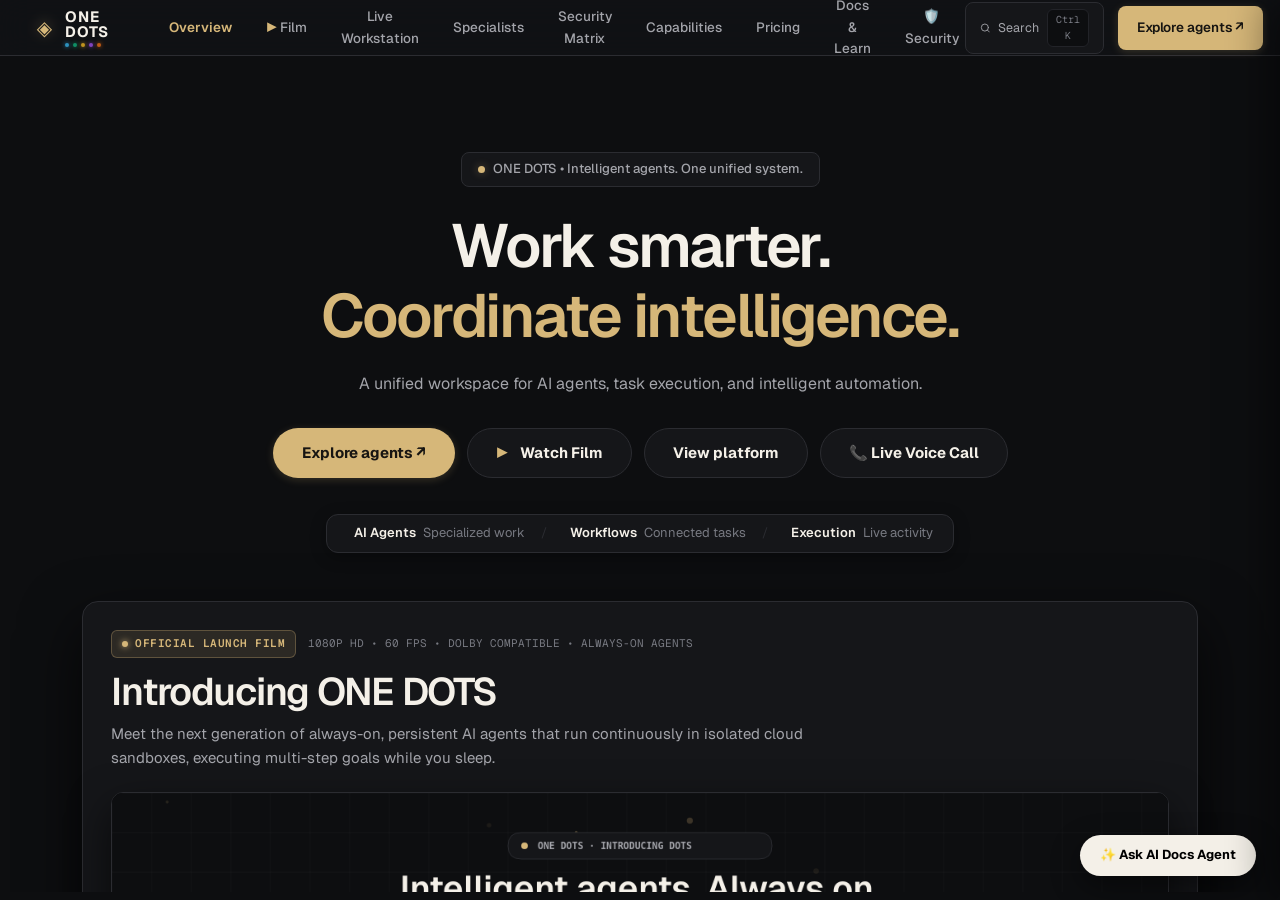
==== commit ebb445f5: "fix: resolve workstation view overlapping with docs, button stickiness, and Vercel serverless read-o" ====
--- a/web/index.html
+++ b/web/index.html
@@ -724,7 +724,9 @@
 
     <!-- =========================================================================
          VIEW 2: AGENT WORKSTATION (FULL INTERACTIVE PLATFORM)
-         ======================================        <!-- Senior Advanced Full-Stack Workstation Header -->
+         ========================================================================= -->
+    <section class="app-view" id="view-workstation">
+        <!-- Senior Advanced Full-Stack Workstation Header -->
         <div class="senior-workstation-header">
             <div class="sw-header-left">
                 <button class="btn btn-secondary btn-sm sw-back-btn" onclick="switchMainView('view-showcase')">
@@ -1260,29 +1262,62 @@
                 <span class="search-kbd">ESC</span>
             </div>
             <div class="search-results-list" id="search-results-list">
+                <!-- 5 Specialist Archetype Dots -->
+                <a href="javascript:void(0)" class="search-result-item" onclick="switchMainView('view-workstation'); selectAgentByDotKey('nova'); closeSearchModal();">
+                    <span class="result-item-title">💧 Blue Dot (NOVA) — Product Launch Lead</span>
+                    <span class="result-item-sub">Milestone roadmaps, launch checklists, scope impact, GTM strategy</span>
+                </a>
+                <a href="javascript:void(0)" class="search-result-item" onclick="switchMainView('view-workstation'); selectAgentByDotKey('sage'); closeSearchModal();">
+                    <span class="result-item-title">🌿 Emerald Dot (SAGE) — Lead Data Scientist</span>
+                    <span class="result-item-sub">Welch's t-test, ANOVA, hypothesis testing, telemetry &amp; research guides</span>
+                </a>
+                <a href="javascript:void(0)" class="search-result-item" onclick="switchMainView('view-workstation'); selectAgentByDotKey('axis'); closeSearchModal();">
+                    <span class="result-item-title">⚡ Golden Dot (AXIS) — Enterprise Operations Lead</span>
+                    <span class="result-item-sub">4,000+ app connectors, Linear/GitHub webhook sync, SLA tracking</span>
+                </a>
+                <a href="javascript:void(0)" class="search-result-item" onclick="switchMainView('view-workstation'); selectAgentByDotKey('muse'); closeSearchModal();">
+                    <span class="result-item-title">✨ Purple Dot (MUSE) — Creative &amp; Design Lead</span>
+                    <span class="result-item-sub">Obsidian UI design systems, typography scale, executive slide decks</span>
+                </a>
+                <a href="javascript:void(0)" class="search-result-item" onclick="switchMainView('view-workstation'); selectAgentByDotKey('hex'); closeSearchModal();">
+                    <span class="result-item-title">🛡️ Dark Navy Dot (HEX) — Principal Security Architect</span>
+                    <span class="result-item-sub">AppSec audits, OWASP matrices, automated pytest fixes, code review</span>
+                </a>
+
+                <!-- Core Workstation Tools -->
+                <a href="javascript:void(0)" class="search-result-item" onclick="switchMainView('view-workstation'); setWorkstationMode('repl'); closeSearchModal();">
+                    <span class="result-item-title">💻 Cloud Computer REPL &amp; Sandbox</span>
+                    <span class="result-item-sub">Execute Python code in isolated container runtime with STDIN input</span>
+                </a>
+                <a href="javascript:void(0)" class="search-result-item" onclick="switchMainView('view-workstation'); setWorkstationMode('audit'); closeSearchModal();">
+                    <span class="result-item-title">🔒 Security Matrix &amp; Tamper-Evident Audit</span>
+                    <span class="result-item-sub">Row-level security, SQLite WAL ledger, action auto-review gates</span>
+                </a>
+                <a href="javascript:void(0)" class="search-result-item" onclick="startVoiceCall(); closeSearchModal();">
+                    <span class="result-item-title">📞 Real-Time Voice Call Engine</span>
+                    <span class="result-item-sub">Voice conversation with your active Dot specialist</span>
+                </a>
+
+                <!-- Navigation & Documentation -->
                 <a href="javascript:void(0)" class="search-result-item" onclick="switchMainView('view-workstation'); closeSearchModal();">
-                    <span class="result-item-title">Agent Workstation</span>
+                    <span class="result-item-title">◈ Agent Workstation</span>
                     <span class="result-item-sub">Collaborate live with your active Dots fleet</span>
                 </a>
-                <a href="javascript:void(0)" class="search-result-item" onclick="switchMainView('view-showcase'); closeSearchModal();">
-                    <span class="result-item-title">Platform Showcase</span>
-                    <span class="result-item-sub">Overview of always-on frontier intelligence</span>
+                <a href="javascript:void(0)" class="search-result-item" onclick="switchMainView('view-docs'); closeSearchModal();">
+                    <span class="result-item-title">📖 Documentation &amp; Learn Hub</span>
+                    <span class="result-item-sub">Developer guides, architecture, sandbox STDIN, and API specs</span>
                 </a>
-                <a href="javascript:void(0)" class="search-result-item" onclick="switchMainView('view-docs'); closeSearchModal();">
-                    <span class="result-item-title">Documentation &amp; Learn</span>
-                    <span class="result-item-sub">Developer guides, architecture, and API specs</span>
-                </a>
-                <a href="javascript:void(0)" class="search-result-item" onclick="startVoiceCall(); closeSearchModal();">
-                    <span class="result-item-title">Real-Time Voice Call</span>
-                    <span class="result-item-sub">Hop on a voice call with your active Dot</span>
+                <a href="javascript:void(0)" class="search-result-item" onclick="scrollToShowcaseSection('introducing-dots-film'); closeSearchModal();">
+                    <span class="result-item-title">▶ Watch Film: Introducing ONE DOTS</span>
+                    <span class="result-item-sub">Cinematic showcase of the 5 specialist Dots</span>
                 </a>
                 <a href="javascript:void(0)" class="search-result-item" onclick="openIntegrationsModal(); closeSearchModal();">
-                    <span class="result-item-title">Connect Apps (4,000+)</span>
-                    <span class="result-item-sub">Slack, Microsoft Teams, GitHub, Webhooks</span>
+                    <span class="result-item-title">🔌 Connect 4,000+ Apps</span>
+                    <span class="result-item-sub">Slack, GitHub, Linear, Google Workspace, Webhooks</span>
                 </a>
                 <a href="javascript:void(0)" class="search-result-item" onclick="openBillingModal(); closeSearchModal();">
-                    <span class="result-item-title">Commercial SaaS Tiers &amp; Quotas</span>
-                    <span class="result-item-sub">Business Premium $50/mo, deep work cycle quotas</span>
+                    <span class="result-item-title">💳 Pricing &amp; Commercial SaaS Tiers</span>
+                    <span class="result-item-sub">Business Premium $50/mo, deep work cycles &amp; priority execution</span>
                 </a>
             </div>
         </div>
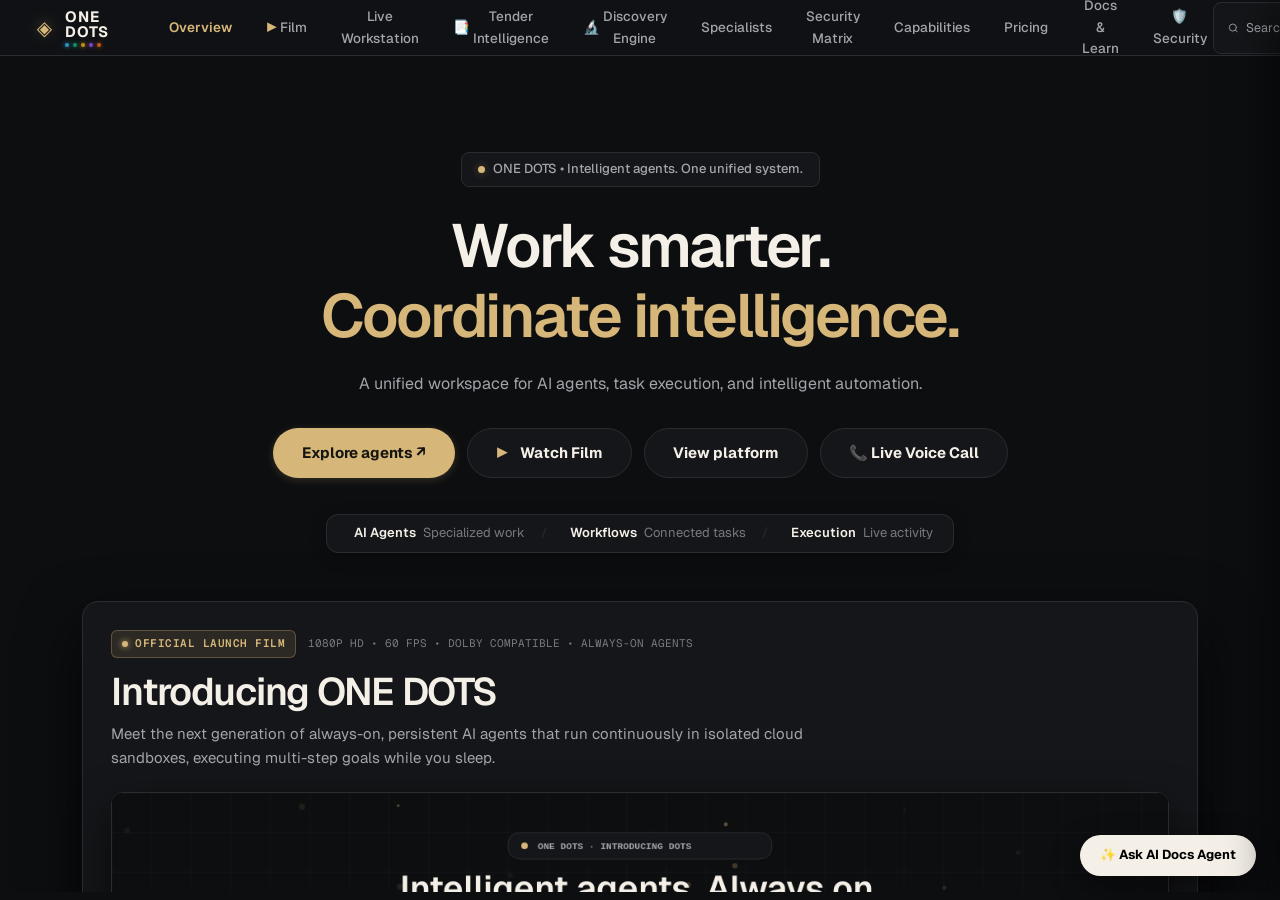
==== commit 1aa74ad7: "feat: integrate Ineffable Intelligence Empirical Discovery Engine and update clean README documentat" ====
--- a/web/index.html
+++ b/web/index.html
@@ -58,6 +58,8 @@
                     <button class="nav-link-btn active" id="btn-view-showcase" onclick="switchMainView('view-showcase')">Overview</button>
                     <button class="nav-link-btn" onclick="scrollToShowcaseSection('introducing-dots-film')"><span style="color: var(--brand-gold); margin-right: 3px;">▶</span> Film</button>
                     <button class="nav-link-btn" onclick="scrollToShowcaseSection('hero-demo-window')">Live Workstation</button>
+                    <button class="nav-link-btn" id="btn-view-tenders" onclick="switchMainView('view-tenders')"><span style="color: #f59e0b; margin-right: 3px;">📑</span> Tender Intelligence</button>
+                    <button class="nav-link-btn" id="btn-view-discovery" onclick="switchMainView('view-discovery')"><span style="color: #ef4444; margin-right: 3px;">🔬</span> Discovery Engine</button>
                     <button class="nav-link-btn" onclick="scrollToShowcaseSection('specialists-matrix')">Specialists</button>
                     <button class="nav-link-btn" onclick="scrollToShowcaseSection('security-architecture')">Security Matrix</button>
                     <button class="nav-link-btn" onclick="scrollToShowcaseSection('capabilities-grid')">Capabilities</button>
@@ -749,6 +751,9 @@
                     </button>
                     <button class="sw-mode-btn" id="sw-mode-repl" onclick="setWorkstationMode('repl')">
                         <span>💻</span> Sandbox REPL
+                    </button>
+                    <button class="sw-mode-btn" id="sw-mode-tenders" onclick="switchMainView('view-tenders')">
+                        <span>📑</span> Tender Intelligence
                     </button>
                     <button class="sw-mode-btn" id="sw-mode-audit" onclick="setWorkstationMode('audit')">
                         <span>🛡️</span> Security &amp; Audit
@@ -1053,6 +1058,596 @@
                 </div>
             </aside>
         </main>
+    </section>
+
+    <!-- =========================================================================
+         VIEW 4: AXIS TENDER & BID INTELLIGENCE SPECIALIST WORKBENCH
+         ========================================================================= -->
+    <section class="app-view" id="view-tenders">
+        <div class="tenders-view-container">
+            
+            <!-- Top Hero Banner / Command Strip -->
+            <div class="tenders-hero-header">
+                <div class="tenders-hero-topline">
+                    <div class="tenders-badge-pill">
+                        <span class="tenders-pulse-gold"></span>
+                        <span>AXIS SPECIALIST SUBSYSTEM &bull; BID READINESS &amp; NIT AUDIT</span>
+                    </div>
+                    <div class="tenders-header-actions">
+                        <button class="btn btn-secondary btn-sm" onclick="startFiveMinuteWalkthrough()" id="btn-start-demo-walkthrough">
+                            <span>▶</span> 5-Min Pilot Demo Walkthrough
+                        </button>
+                        <button class="btn btn-secondary btn-sm" onclick="switchMainView('view-workstation')">
+                            <span>◈</span> Agent Workstation
+                        </button>
+                    </div>
+                </div>
+
+                <div class="tenders-hero-body">
+                    <div class="tenders-title-wrap">
+                        <div class="tenders-icon-avatar">📑</div>
+                        <div>
+                            <h1 class="tenders-headline">Autonomous Tender Intelligence &amp; Bid Readiness</h1>
+                            <p class="tenders-subdeck">
+                                Drag-and-drop government procurement tenders (Maharashtra PWD, CPWD, NHAI). Ingest 100-page NITs in under 10 seconds, extract core parameters, audit turnover &amp; solvency thresholds, and generate an executive-ready Microsoft Word (.docx) Bid Readiness Dossier with one click.
+                            </p>
+                        </div>
+                    </div>
+
+                    <!-- Telemetry Stats Strip -->
+                    <div class="tenders-telemetry-ribbon">
+                        <div class="tt-stat-item">
+                            <span class="tt-stat-dot gold"></span>
+                            <span class="tt-stat-val">&lt; 10s</span>
+                            <span class="tt-stat-lbl">100-Page Ingestion</span>
+                        </div>
+                        <div class="tt-stat-sep">/</div>
+                        <div class="tt-stat-item">
+                            <span class="tt-stat-dot emerald"></span>
+                            <span class="tt-stat-val">100% Grounded</span>
+                            <span class="tt-stat-lbl">Clause &amp; Page Citations</span>
+                        </div>
+                        <div class="tt-stat-sep">/</div>
+                        <div class="tt-stat-item">
+                            <span class="tt-stat-dot cyan"></span>
+                            <span class="tt-stat-val">₹ Cr / Lakh</span>
+                            <span class="tt-stat-lbl">Native Indian Currency Engine</span>
+                        </div>
+                        <div class="tt-stat-sep">/</div>
+                        <div class="tt-stat-item">
+                            <span class="tt-stat-dot purple"></span>
+                            <span class="tt-stat-val">One-Click</span>
+                            <span class="tt-stat-lbl">Word .docx Deliverable</span>
+                        </div>
+                    </div>
+                </div>
+            </div>
+
+            <!-- Quick Benchmark Selector Bar -->
+            <div class="tenders-benchmark-strip glass-card">
+                <div class="tb-strip-label">
+                    <span style="color: var(--brand-gold);">⚡ Benchmark Presets:</span>
+                    <span>15 Authentic Calibrated Documents</span>
+                </div>
+                <div class="tb-quick-buttons" id="tb-quick-buttons">
+                    <button class="tb-btn active" id="btn-bm-highway" onclick="loadBenchmarkPreset('benchmark_01_mahapwd_highway_sh42.pdf')">
+                        🛣️ Maha PWD SH-42 (₹18.5 Cr)
+                    </button>
+                    <button class="tb-btn" id="btn-bm-hospital" onclick="loadBenchmarkPreset('benchmark_06_cpwd_medical_college_hospital.pdf')">
+                        🏥 CPWD Hospital (₹64.2 Cr)
+                    </button>
+                    <button class="tb-btn" id="btn-bm-expressway" onclick="loadBenchmarkPreset('benchmark_11_nhai_greenfield_expressway_ham.pdf')">
+                        🏎️ NHAI HAM Expressway (₹245 Cr)
+                    </button>
+                    <button class="tb-btn" id="btn-bm-bridge" onclick="loadBenchmarkPreset('benchmark_02_mahapwd_bridge_godavari.pdf')">
+                        🌉 Maha PWD Major River Bridge (₹42.8 Cr)
+                    </button>
+                    <button class="tb-btn" id="btn-bm-catalog" onclick="openBenchmarkCatalogModal()">
+                        📂 All 15 Benchmarks...
+                    </button>
+                </div>
+            </div>
+
+            <!-- 3-Column Interactive Workbench -->
+            <div class="tenders-grid-workbench">
+                
+                <!-- Left Deck: Drag & Drop Ingestion + Contractor Configuration -->
+                <div class="tenders-col-input">
+                    
+                    <!-- Drag & Drop PDF Card -->
+                    <div class="glass-card tenders-card" id="tender-upload-card">
+                        <div class="tenders-card-header">
+                            <h3>1. Tender PDF Ingestion</h3>
+                            <span class="badge-pill-subtle">PDF / TXT</span>
+                        </div>
+                        <div class="tender-dropzone" id="tender-dropzone" ondragover="handleTenderDragOver(event)" ondragleave="handleTenderDragLeave(event)" ondrop="handleTenderDrop(event)">
+                            <div class="dropzone-inner">
+                                <div class="drop-icon-circle">
+                                    <svg width="28" height="28" viewBox="0 0 24 24" fill="none" stroke="var(--brand-gold)" stroke-width="2"><path d="M14 2H6a2 2 0 0 0-2 2v16a2 2 0 0 0 2 2h12a2 2 0 0 0 2-2V8z"></path><polyline points="14 2 14 8 20 8"></polyline><line x1="12" y1="18" x2="12" y2="12"></line><line x1="9" y1="15" x2="12" y2="12"></line><line x1="15" y1="15" x2="12" y2="12"></line></svg>
+                                </div>
+                                <div class="drop-text-primary">Drag &amp; Drop Tender PDF Here</div>
+                                <div class="drop-text-sub">Support for multi-page NITs up to 100+ pages</div>
+                                <div class="drop-btn-row">
+                                    <button class="btn btn-outline btn-sm" onclick="document.getElementById('tender-file-input').click()">
+                                        Choose File
+                                    </button>
+                                    <button class="btn btn-ghost btn-sm" onclick="toggleRawTextDrawer()">
+                                        Paste Text
+                                    </button>
+                                </div>
+                                <input type="file" id="tender-file-input" accept=".pdf,.txt" style="display:none;" onchange="handleTenderFileSelect(event)">
+                            </div>
+                        </div>
+
+                        <!-- Active File Chip -->
+                        <div class="active-file-indicator" id="active-tender-file-chip" style="display: none;">
+                            <div class="af-icon">📄</div>
+                            <div class="af-info">
+                                <div class="af-name" id="af-file-name">benchmark_01_mahapwd_highway_sh42.pdf</div>
+                                <div class="af-meta" id="af-file-meta">4 pages &bull; Ready for analysis</div>
+                            </div>
+                            <button class="af-remove-btn" onclick="clearSelectedTenderFile()" title="Clear file">&times;</button>
+                        </div>
+
+                        <!-- Expandable Raw Text Area (Fallback) -->
+                        <div class="tender-raw-text-drawer" id="tender-raw-text-drawer" style="display: none;">
+                            <label class="field-label">Raw Notice Inviting Tender (NIT) Text:</label>
+                            <textarea id="tender-raw-text" class="tenders-textarea" rows="5" placeholder="Paste extracted tender notice text here..."></textarea>
+                        </div>
+                    </div>
+
+                    <!-- Contractor Profile Card -->
+                    <div class="glass-card tenders-card">
+                        <div class="tenders-card-header">
+                            <h3>2. Bidder Credentials Profile</h3>
+                            <div class="profile-preset-toggle">
+                                <button class="preset-pill active" id="btn-preset-qualified" onclick="setContractorPreset('qualified')">Tier-1 Qualified</button>
+                                <button class="preset-pill" id="btn-preset-underqualified" onclick="setContractorPreset('underqualified')">Under-Qualified</button>
+                            </div>
+                        </div>
+
+                        <div class="contractor-form-body">
+                            <div class="form-row">
+                                <div class="form-group">
+                                    <label>Company Name</label>
+                                    <input type="text" id="cp-company-name" class="tenders-input" value="Apex Infra Projects Pvt. Ltd.">
+                                </div>
+                                <div class="form-group">
+                                    <label>Enlistment Class</label>
+                                    <input type="text" id="cp-class" class="tenders-input" value="Class I (Civil)">
+                                </div>
+                            </div>
+
+                            <div class="form-section-title">Financial Capacity</div>
+                            <div class="form-row-3">
+                                <div class="form-group">
+                                    <label>FY 22-23 (₹ Cr)</label>
+                                    <input type="number" step="0.1" id="cp-turnover-1" class="tenders-input" value="12.5" oninput="recalcTurnoverAverage()">
+                                </div>
+                                <div class="form-group">
+                                    <label>FY 23-24 (₹ Cr)</label>
+                                    <input type="number" step="0.1" id="cp-turnover-2" class="tenders-input" value="14.2" oninput="recalcTurnoverAverage()">
+                                </div>
+                                <div class="form-group">
+                                    <label>FY 24-25 (₹ Cr)</label>
+                                    <input type="number" step="0.1" id="cp-turnover-3" class="tenders-input" value="16.8" oninput="recalcTurnoverAverage()">
+                                </div>
+                            </div>
+                            <div class="form-row">
+                                <div class="form-group">
+                                    <label>Average 3-Yr Turnover</label>
+                                    <input type="text" id="cp-avg-turnover-display" class="tenders-input readonly" value="₹ 14.50 Cr" readonly>
+                                </div>
+                                <div class="form-group">
+                                    <label>Bank Solvency (₹ Cr)</label>
+                                    <input type="number" step="0.1" id="cp-solvency" class="tenders-input" value="6.0">
+                                </div>
+                            </div>
+
+                            <div class="form-section-title">Similar Completed Works</div>
+                            <div class="form-group">
+                                <label>Largest Completed Similar Work (₹ Cr)</label>
+                                <input type="number" step="0.1" id="cp-largest-work" class="tenders-input" value="11.5">
+                            </div>
+
+                            <div class="form-section-title">Statutory &amp; Integrity Checklist</div>
+                            <div class="statutory-checkbox-grid">
+                                <label class="stat-chk-item"><input type="checkbox" id="cp-chk-gst" checked> GSTIN Active</label>
+                                <label class="stat-chk-item"><input type="checkbox" id="cp-chk-pan" checked> PAN Verified</label>
+                                <label class="stat-chk-item"><input type="checkbox" id="cp-chk-epf" checked> EPF / ESIC</label>
+                                <label class="stat-chk-item"><input type="checkbox" id="cp-chk-affidavit" checked> Non-Blacklist Affidavit</label>
+                            </div>
+                        </div>
+
+                        <div class="tenders-card-footer">
+                            <button class="button-primary btn-full" id="btn-run-tender-audit" onclick="runTenderAudit()">
+                                <span id="audit-btn-icon">⚡</span>
+                                <span id="audit-btn-text">Run Tender Intelligence Audit</span>
+                            </button>
+                        </div>
+                    </div>
+                </div>
+
+                <!-- Center Deck: Extracted NIT Parameters & Compliance Matrix -->
+                <div class="tenders-col-results">
+                    
+                    <!-- Progress / Processing Banner -->
+                    <div class="tender-processing-banner" id="tender-processing-banner" style="display: none;">
+                        <div class="tpb-spinner"></div>
+                        <div class="tpb-content">
+                            <div class="tpb-title" id="tpb-title">Ingesting 100-page tender PDF...</div>
+                            <div class="tpb-bar"><div class="tpb-fill" id="tpb-fill"></div></div>
+                        </div>
+                        <div class="tpb-time" id="tpb-timer">0.8s</div>
+                    </div>
+
+                    <!-- Executive Scorecard Banner -->
+                    <div class="glass-card tenders-card" id="executive-scorecard-card">
+                        <div class="tenders-card-header">
+                            <h3>Executive Bid Readiness Scorecard</h3>
+                            <span class="scorecard-authority-tag" id="sc-authority-tag">MAHARASHTRA PWD</span>
+                        </div>
+                        <div class="scorecard-body">
+                            <div class="score-dial-wrap">
+                                <div class="score-circle-dial" id="score-circle-dial">
+                                    <span class="score-number" id="sc-score-val">92%</span>
+                                    <span class="score-label">READINESS</span>
+                                </div>
+                            </div>
+                            <div class="scorecard-verdict-col">
+                                <div class="verdict-row">
+                                    <span class="verdict-badge qualified" id="sc-verdict-badge">ELIGIBLE TO BID</span>
+                                    <span class="verdict-time" id="sc-analysis-time">Analyzed in 0.84 seconds</span>
+                                </div>
+                                <div class="scorecard-stat-pills">
+                                    <div class="sc-stat-pill">
+                                        <span class="lbl">Estimated Cost:</span>
+                                        <span class="val gold" id="sc-stat-cost">₹ 18.50 Cr</span>
+                                    </div>
+                                    <div class="sc-stat-pill">
+                                        <span class="lbl">EMD Required:</span>
+                                        <span class="val" id="sc-stat-emd">₹ 37.00 Lakh</span>
+                                    </div>
+                                    <div class="sc-stat-pill">
+                                        <span class="lbl">Submission Cutoff:</span>
+                                        <span class="val" id="sc-stat-deadline">24-11-2026</span>
+                                    </div>
+                                </div>
+                                <!-- Shortfalls callout (Dynamic) -->
+                                <div class="shortfalls-alert-box" id="sc-shortfalls-box" style="display: none;">
+                                    <div class="sf-icon">⚠️</div>
+                                    <div class="sf-text" id="sc-shortfalls-text">Gaps identified: Turnover shortfall ₹2.1 Cr below NIT minimum threshold.</div>
+                                </div>
+                            </div>
+                        </div>
+                    </div>
+
+                    <!-- Extracted NIT Parameters Grid -->
+                    <div class="glass-card tenders-card">
+                        <div class="tenders-card-header">
+                            <h3>Extracted NIT Parameters (Page-Grounded)</h3>
+                            <span class="badge-pill-subtle" id="nit-citation-count">8 Verified Citations</span>
+                        </div>
+                        <div class="nit-params-grid" id="nit-params-grid">
+                            <!-- Populated with Tender ID, Cost, EMD, Deadlines, DLP, Validity -->
+                        </div>
+                    </div>
+
+                    <!-- Eligibility Criteria & Compliance Matrix Table -->
+                    <div class="glass-card tenders-card">
+                        <div class="tenders-card-header">
+                            <div>
+                                <h3>Clause-by-Clause Compliance Matrix</h3>
+                                <span class="subtext">Turnover, Solvency, Similar Works, Statutory &amp; Plant holding</span>
+                            </div>
+                            <div class="matrix-filter-buttons">
+                                <button class="filter-btn active" id="mf-btn-all" onclick="filterMatrixCategory('ALL')">All</button>
+                                <button class="filter-btn" id="mf-btn-fin" onclick="filterMatrixCategory('Financial')">Financial</button>
+                                <button class="filter-btn" id="mf-btn-tech" onclick="filterMatrixCategory('Technical')">Technical</button>
+                                <button class="filter-btn" id="mf-btn-stat" onclick="filterMatrixCategory('Statutory')">Statutory</button>
+                            </div>
+                        </div>
+                        <div class="compliance-table-container">
+                            <table class="compliance-matrix-table" id="compliance-matrix-table">
+                                <thead>
+                                    <tr>
+                                        <th>Clause &amp; Category</th>
+                                        <th>Tender Requirement</th>
+                                        <th>Contractor Evidence &amp; Delta</th>
+                                        <th>Citation</th>
+                                        <th>Status</th>
+                                    </tr>
+                                </thead>
+                                <tbody id="compliance-matrix-tbody">
+                                    <!-- Populated dynamically -->
+                                </tbody>
+                            </table>
+                        </div>
+                    </div>
+                </div>
+
+                <!-- Right Deck: One-Click Deliverables & Live Dossier Preview -->
+                <div class="tenders-col-deliverables">
+                    
+                    <!-- One-Click Deliverables Action Center -->
+                    <div class="glass-card tenders-card action-deck-card">
+                        <div class="tenders-card-header">
+                            <h3>Official Deliverables</h3>
+                            <span class="badge-pill-gold">Ready for Bid Submission</span>
+                        </div>
+                        <div class="deliverables-cta-body">
+                            <button class="button-primary btn-dossier-download btn-full" id="btn-download-dossier" onclick="triggerDossierDownload()">
+                                <div class="dossier-btn-content">
+                                    <div class="dossier-icon">📥</div>
+                                    <div>
+                                        <div class="dossier-btn-title">Download Word (.docx) Dossier</div>
+                                        <div class="dossier-btn-sub">Complete executive audit &amp; readiness scorecard</div>
+                                    </div>
+                                </div>
+                            </button>
+
+                            <button class="btn btn-secondary btn-full" id="btn-download-matrix" onclick="triggerMatrixDownload()">
+                                <span>📊</span> Download Markdown Matrix (.md)
+                            </button>
+
+                            <button class="btn btn-ghost btn-full" onclick="copyExecutiveSummary()">
+                                <span>📋</span> Copy Executive Briefing to Clipboard
+                            </button>
+                        </div>
+                    </div>
+
+                    <!-- Live Word Dossier Document Preview -->
+                    <div class="glass-card tenders-card dossier-preview-card">
+                        <div class="tenders-card-header">
+                            <h3>Live Dossier Preview</h3>
+                            <span class="preview-tag">Microsoft Word Format</span>
+                        </div>
+                        <div class="docx-preview-paper" id="docx-preview-paper">
+                            <!-- Paper layout preview populated by JS -->
+                        </div>
+                    </div>
+                </div>
+            </div>
+        </div>
+    </section>
+
+    <!-- =========================================================================
+         VIEW: INEFFABLE INTELLIGENCE DISCOVERY STUDIO
+         Self-Learning Empirical Reinforcement Learning from Experience (David Silver Paradigm)
+         ========================================================================= -->
+    <section class="app-view" id="view-discovery">
+        <div class="discovery-container">
+            
+            <!-- Hero Header Banner -->
+            <div class="discovery-hero-banner glass-card">
+                <div class="discovery-hero-badge">
+                    <span class="live-pulse-ruby"></span>
+                    <span>INEFFABLE INTELLIGENCE PARADIGM &bull; RL FROM EXPERIENCE &amp; SIMULATORS</span>
+                </div>
+                <div class="discovery-hero-title-row">
+                    <div>
+                        <h1 class="discovery-hero-title">Empirical Discovery Studio</h1>
+                        <p class="discovery-hero-sub">
+                            AI that discovers breakthroughs through autonomous trial-and-error, sandbox experiments, and objective verifiable rewards. Zero human hallucinations.
+                        </p>
+                    </div>
+                    <div class="discovery-hero-stats">
+                        <div class="hero-stat-box">
+                            <span class="stat-number" id="disc-hero-best-reward">0.0000</span>
+                            <span class="stat-label">Best Verified Reward</span>
+                        </div>
+                        <div class="hero-stat-box">
+                            <span class="stat-number" id="disc-hero-trials">0</span>
+                            <span class="stat-label">Experiments Run</span>
+                        </div>
+                        <div class="hero-stat-box">
+                            <span class="stat-number" id="disc-hero-breakthroughs">0</span>
+                            <span class="stat-label">Breakthroughs Found</span>
+                        </div>
+                    </div>
+                </div>
+            </div>
+
+            <!-- Benchmark Selector & Config Toolbar -->
+            <div class="discovery-config-deck glass-card">
+                <div class="config-deck-header">
+                    <div class="deck-title-group">
+                        <span class="deck-step-num">1</span>
+                        <div>
+                            <h3 style="margin: 0; font-size: 15px; color: #fff;">Select Empirical Discovery Domain</h3>
+                            <span class="subtext">Zero-trust simulators with deterministic ground truth verification</span>
+                        </div>
+                    </div>
+                    <div class="config-actions">
+                        <button class="button-primary btn-discovery-launch" id="btn-launch-discovery" onclick="launchDiscoverySession()">
+                            <span>⚡</span> Launch Autonomous Experiments
+                        </button>
+                        <button class="btn btn-secondary btn-sm" id="btn-stop-discovery" onclick="stopActiveDiscoverySession()" disabled>
+                            ⏹ Halt Session
+                        </button>
+                    </div>
+                </div>
+
+                <!-- 3 Benchmark Cards -->
+                <div class="discovery-benchmarks-grid" id="discovery-benchmarks-grid">
+                    <div class="discovery-domain-card active" id="card-bm-bin_packing" onclick="selectDiscoveryBenchmark('bin_packing')">
+                        <div class="domain-card-header">
+                            <span class="domain-icon">📦</span>
+                            <span class="domain-difficulty-tag">Frontier DeepMind</span>
+                        </div>
+                        <h4 class="domain-name">Online 1D Bin Packing</h4>
+                        <p class="domain-desc">Discovers novel packing heuristics that beat Best-Fit across Weibull and Gaussian item distributions.</p>
+                        <div class="domain-meta-row">
+                            <span>Target Reward: <b>0.9500</b></span>
+                            <span>Standard: FunSearch</span>
+                        </div>
+                    </div>
+
+                    <div class="discovery-domain-card" id="card-bm-algorithm_opt" onclick="selectDiscoveryBenchmark('algorithm_opt')">
+                        <div class="domain-card-header">
+                            <span class="domain-icon">⚡</span>
+                            <span class="domain-difficulty-tag">Asymptotic Synthesis</span>
+                        </div>
+                        <h4 class="domain-name">Range Query Throughput</h4>
+                        <p class="domain-desc">Discovers sub-linear O(1) query data structures with 100% mathematical correctness and 20x-50x speedups.</p>
+                        <div class="domain-meta-row">
+                            <span>Target Reward: <b>0.9500</b></span>
+                            <span>Standard: Sparse Table</span>
+                        </div>
+                    </div>
+
+                    <div class="discovery-domain-card" id="card-bm-math_conjecture" onclick="selectDiscoveryBenchmark('math_conjecture')">
+                        <div class="domain-card-header">
+                            <span class="domain-icon">📐</span>
+                            <span class="domain-difficulty-tag">Theoretical Math</span>
+                        </div>
+                        <h4 class="domain-name">Prime Generator Invariant</h4>
+                        <p class="domain-desc">Explores algebraic polynomial invariants searching for dense prime sequences that beat Euler's formula.</p>
+                        <div class="domain-meta-row">
+                            <span>Target Reward: <b>0.9000</b></span>
+                            <span>Standard: Euler Polynomial</span>
+                        </div>
+                    </div>
+                </div>
+
+                <!-- Hyperparameters Row -->
+                <div class="discovery-params-row">
+                    <div class="param-group">
+                        <label>Max Trials / Iterations:</label>
+                        <div class="param-input-wrap">
+                            <input type="number" id="disc-input-iterations" value="25" min="5" max="100">
+                            <span class="param-unit">experiments</span>
+                        </div>
+                    </div>
+                    <div class="param-group">
+                        <label>Target Verifiable Reward:</label>
+                        <div class="param-input-wrap">
+                            <input type="number" id="disc-input-reward" value="0.95" step="0.05" min="0.5" max="1.0">
+                            <span class="param-unit">[0.0 - 1.0]</span>
+                        </div>
+                    </div>
+                    <div class="param-group">
+                        <label>Island Evolutionary Populations:</label>
+                        <div class="param-input-wrap">
+                            <select id="disc-select-islands">
+                                <option value="2">2 Islands (Alpha, Beta)</option>
+                                <option value="3" selected>3 Islands (Alpha, Beta, Gamma)</option>
+                                <option value="4">4 Islands (Distributed)</option>
+                            </select>
+                        </div>
+                    </div>
+                    <div class="param-group" style="align-self: flex-end;">
+                        <span class="active-session-chip" id="disc-active-session-id">No active session</span>
+                    </div>
+                </div>
+            </div>
+
+            <!-- Live Discovery Mission Control (3-Column Layout) -->
+            <div class="discovery-workbench-grid">
+                
+                <!-- Left Column: Reward Trajectory Graph & Island Populations -->
+                <div class="discovery-col-chart glass-card">
+                    <div class="card-inner-header">
+                        <div>
+                            <h3 style="margin: 0; font-size: 15px; color: #fff;">Empirical Reward Trajectory</h3>
+                            <span class="subtext">Deterministic fitness scores across trial iterations</span>
+                        </div>
+                        <span class="status-badge running" id="disc-status-badge">READY</span>
+                    </div>
+
+                    <!-- SVG Chart Display -->
+                    <div class="reward-chart-container" id="reward-chart-container">
+                        <svg class="reward-svg-canvas" id="reward-svg-canvas" viewBox="0 0 600 240">
+                            <rect width="600" height="240" fill="#0d1117" rx="8"/>
+                            <line x1="50" y1="20" x2="50" y2="200" stroke="#30363d" stroke-width="1"/>
+                            <line x1="50" y1="200" x2="580" y2="200" stroke="#30363d" stroke-width="1"/>
+                            <text x="300" y="115" fill="#6e7681" text-anchor="middle" font-size="13">Launch experiments to observe live reward curve</text>
+                        </svg>
+                    </div>
+
+                    <!-- Multi-Island Population Monitor -->
+                    <div class="island-populations-deck" id="island-populations-deck">
+                        <div class="island-deck-header">
+                            <span style="font-size: 12px; font-weight: 600; color: #cbd5e1;">EVOLUTIONARY ISLAND POPULATIONS</span>
+                            <span class="subtext" id="disc-migration-counter">Periodic migration: every 10 trials</span>
+                        </div>
+                        <div class="islands-pill-grid" id="islands-pill-grid">
+                            <div class="island-stat-pill">
+                                <span class="island-name">Island Alpha</span>
+                                <span class="island-val" id="island-0-val">Reward: --</span>
+                            </div>
+                            <div class="island-stat-pill">
+                                <span class="island-name">Island Beta</span>
+                                <span class="island-val" id="island-1-val">Reward: --</span>
+                            </div>
+                            <div class="island-stat-pill">
+                                <span class="island-name">Island Gamma</span>
+                                <span class="island-val" id="island-2-val">Reward: --</span>
+                            </div>
+                        </div>
+                    </div>
+                </div>
+
+                <!-- Center Column: Discovered Code Studio -->
+                <div class="discovery-col-code glass-card">
+                    <div class="card-inner-header">
+                        <div class="code-view-tabs">
+                            <button class="code-tab-btn active" id="tab-code-breakthrough" onclick="switchCodeViewTab('breakthrough')">🏆 Best Breakthrough</button>
+                            <button class="code-tab-btn" id="tab-code-latest" onclick="switchCodeViewTab('latest')">⚡ Active Trial</button>
+                            <button class="code-tab-btn" id="tab-code-baseline" onclick="switchCodeViewTab('baseline')">📋 Baseline</button>
+                        </div>
+                        <div style="display: flex; gap: 8px;">
+                            <button class="btn btn-secondary btn-xs" onclick="copyDiscoveredCode()">📋 Copy</button>
+                            <button class="button-primary btn-xs" id="btn-export-discovery" onclick="exportDiscoveredArtifact()">📥 Export .py</button>
+                        </div>
+                    </div>
+
+                    <div class="code-editor-container">
+                        <pre class="discovery-code-block" id="discovery-code-block"><code id="discovery-code-content"># Select a domain above and click 'Launch Autonomous Experiments'
+# to begin trial-and-error discovery in an isolated sandbox.</code></pre>
+                    </div>
+
+                    <!-- Code Telemetry Footer -->
+                    <div class="code-telemetry-bar">
+                        <span id="disc-code-mutation-type">Strategy: None</span>
+                        <span id="disc-code-runtime">Runtime: -- ms</span>
+                        <span id="disc-code-verdict">Verification: --</span>
+                    </div>
+                </div>
+
+                <!-- Right Column: Sandbox Terminal & Learned Negative Constraints -->
+                <div class="discovery-col-terminal glass-card">
+                    <div class="card-inner-header">
+                        <div>
+                            <h3 style="margin: 0; font-size: 15px; color: #fff;">Sandbox Verifier Stream</h3>
+                            <span class="subtext">Zero-trust output &amp; failure self-correction</span>
+                        </div>
+                        <button class="btn btn-ghost btn-xs" onclick="clearDiscoveryLogs()">Clear</button>
+                    </div>
+
+                    <!-- Terminal Log Stream -->
+                    <div class="discovery-terminal-log" id="discovery-terminal-log">
+                        <div class="log-entry system">
+                            <span class="log-ts">[00:00:00]</span>
+                            <span>Discovery Engine initialized. Ready to execute isolated sandbox experiments.</span>
+                        </div>
+                    </div>
+
+                    <!-- Learned Negative Constraints Deck -->
+                    <div class="negative-constraints-deck">
+                        <div class="nc-header">
+                            <span style="font-size: 12px; font-weight: 600; color: #ef4444;">🛡️ LEARNED NEGATIVE CONSTRAINTS</span>
+                            <span class="subtext">Auto-extracted from failures</span>
+                        </div>
+                        <div class="nc-list" id="discovery-negative-constraints-list">
+                            <div class="nc-empty-msg">No failure patterns encountered yet. Sandbox running cleanly.</div>
+                        </div>
+                    </div>
+                </div>
+
+            </div>
+
+        </div>
     </section>
 
     <!-- =========================================================================
@@ -1284,6 +1879,12 @@
                     <span class="result-item-sub">AppSec audits, OWASP matrices, automated pytest fixes, code review</span>
                 </a>
 
+                <!-- Tender Intelligence Tool -->
+                <a href="javascript:void(0)" class="search-result-item" onclick="switchMainView('view-tenders'); closeSearchModal();">
+                    <span class="result-item-title">📑 Tender Intelligence &amp; Word .docx Bid Dossier (AXIS)</span>
+                    <span class="result-item-sub">Drag-and-drop NIT tender PDFs (PWD, CPWD, NHAI), instant parameter extraction &amp; bid readiness dossier</span>
+                </a>
+
                 <!-- Core Workstation Tools -->
                 <a href="javascript:void(0)" class="search-result-item" onclick="switchMainView('view-workstation'); setWorkstationMode('repl'); closeSearchModal();">
                     <span class="result-item-title">💻 Cloud Computer REPL &amp; Sandbox</span>
@@ -1725,6 +2326,85 @@
                 <span style="font-size: 12px; color: var(--text-dim);">Protected by SQLite WAL PRAGMA synchronous enforcement</span>
                 <button class="btn btn-primary" onclick="closeAdminModal()">Done</button>
             </div>
+    </div>
+
+    <!-- =========================================================================
+         MODAL: 5-MINUTE PILOT CUSTOMER WALKTHROUGH DEMONSTRATION
+         ========================================================================= -->
+    <div class="modal-backdrop" id="modal-pilot-demo" style="display: none;">
+        <div class="modal-content glass-card pilot-demo-modal-dialog">
+            <div class="modal-header">
+                <div class="modal-title-row">
+                    <span class="badge-pill-gold">PRESENTER WALKTHROUGH</span>
+                    <h2>5-Minute Customer Pilot Demo Script</h2>
+                </div>
+                <button class="modal-close-btn" onclick="closePilotDemoModal()">&times;</button>
+            </div>
+            
+            <div class="pilot-demo-timeline-body">
+                <div class="demo-progress-track">
+                    <div class="demo-step active" id="demo-step-1" onclick="jumpToDemoMinute(1)">
+                        <span class="step-num">Min 1</span>
+                        <span class="step-label">The Problem</span>
+                    </div>
+                    <div class="demo-step" id="demo-step-2" onclick="jumpToDemoMinute(2)">
+                        <span class="step-num">Min 2</span>
+                        <span class="step-label">&lt;10s Ingestion</span>
+                    </div>
+                    <div class="demo-step" id="demo-step-3" onclick="jumpToDemoMinute(3)">
+                        <span class="step-num">Min 3</span>
+                        <span class="step-label">Clause Audit</span>
+                    </div>
+                    <div class="demo-step" id="demo-step-4" onclick="jumpToDemoMinute(4)">
+                        <span class="step-num">Min 4</span>
+                        <span class="step-label">Gap Remediation</span>
+                    </div>
+                    <div class="demo-step" id="demo-step-5" onclick="jumpToDemoMinute(5)">
+                        <span class="step-num">Min 5</span>
+                        <span class="step-label">Word Deliverable</span>
+                    </div>
+                </div>
+
+                <div class="demo-card-pane" id="demo-card-pane">
+                    <!-- Dynamic Step Card Content populated by JS -->
+                </div>
+            </div>
+
+            <div class="modal-footer" style="justify-content: space-between;">
+                <div class="demo-controls-left">
+                    <button class="btn btn-secondary btn-sm" id="btn-demo-prev" onclick="navigateDemoStep(-1)">◀ Previous</button>
+                    <button class="btn btn-secondary btn-sm" id="btn-demo-next" onclick="navigateDemoStep(1)">Next ▶</button>
+                </div>
+                <div class="demo-controls-right">
+                    <button class="button-primary btn-sm" id="btn-demo-auto-run" onclick="runCurrentDemoAction()">
+                        ⚡ Run Live Action in App
+                    </button>
+                    <button class="btn btn-ghost btn-sm" onclick="closePilotDemoModal()">Close</button>
+                </div>
+            </div>
+        </div>
+    </div>
+
+    <!-- =========================================================================
+         MODAL: 15 BENCHMARK TENDER DOCUMENTS CATALOG
+         ========================================================================= -->
+    <div class="modal-backdrop" id="modal-benchmark-catalog" style="display: none;">
+        <div class="modal-content glass-card benchmark-catalog-modal-dialog">
+            <div class="modal-header">
+                <div>
+                    <h2>15 Authentic Calibrated Benchmark Tenders</h2>
+                    <span class="subtext">Real-world procurement tender specifications from Maharashtra PWD, CPWD, and NHAI</span>
+                </div>
+                <button class="modal-close-btn" onclick="closeBenchmarkCatalogModal()">&times;</button>
+            </div>
+            
+            <div class="benchmark-catalog-body" id="benchmark-catalog-grid">
+                <!-- Populated dynamically via /api/tenders/benchmarks -->
+            </div>
+
+            <div class="modal-footer" style="justify-content: flex-end;">
+                <button class="btn btn-primary" onclick="closeBenchmarkCatalogModal()">Done</button>
+            </div>
         </div>
     </div>
 
--- a/web/style.css
+++ b/web/style.css
@@ -6056,3 +6056,1611 @@
 }
 
 
+/* =========================================================================
+   AXIS TENDER & BID INTELLIGENCE SPECIALIST WORKBENCH STYLING
+   ========================================================================= */
+
+.tenders-view-container {
+    max-width: 1480px;
+    margin: 0 auto;
+    padding: 24px 24px 60px;
+    display: flex;
+    flex-direction: column;
+    gap: 20px;
+    animation: fadeInView 0.25s ease-out;
+}
+
+@keyframes fadeInView {
+    from { opacity: 0; transform: translateY(6px); }
+    to { opacity: 1; transform: translateY(0); }
+}
+
+/* Header & Command Strip */
+.tenders-hero-header {
+    background: linear-gradient(180deg, rgba(30, 27, 20, 0.7) 0%, rgba(17, 18, 21, 0.8) 100%);
+    border: 1px solid rgba(214, 183, 121, 0.25);
+    border-radius: var(--radius-card);
+    padding: 22px 28px;
+    backdrop-filter: blur(16px);
+    box-shadow: 0 8px 32px rgba(0, 0, 0, 0.35);
+}
+
+.tenders-hero-topline {
+    display: flex;
+    justify-content: space-between;
+    align-items: center;
+    margin-bottom: 16px;
+}
+
+.tenders-badge-pill {
+    display: inline-flex;
+    align-items: center;
+    gap: 8px;
+    background: rgba(214, 183, 121, 0.12);
+    border: 1px solid rgba(214, 183, 121, 0.3);
+    color: var(--brand-gold);
+    font-size: 11px;
+    font-weight: 700;
+    letter-spacing: 0.8px;
+    padding: 4px 12px;
+    border-radius: 9999px;
+    text-transform: uppercase;
+}
+
+.tenders-pulse-gold {
+    width: 7px;
+    height: 7px;
+    border-radius: 50%;
+    background: #f59e0b;
+    box-shadow: 0 0 8px #f59e0b;
+    animation: pulseGold 2s infinite ease-in-out;
+}
+
+@keyframes pulseGold {
+    0%, 100% { opacity: 1; transform: scale(1); }
+    50% { opacity: 0.5; transform: scale(1.3); }
+}
+
+.tenders-header-actions {
+    display: flex;
+    gap: 10px;
+}
+
+.tenders-hero-body {
+    display: flex;
+    justify-content: space-between;
+    align-items: flex-end;
+    gap: 24px;
+    flex-wrap: wrap;
+}
+
+.tenders-title-wrap {
+    display: flex;
+    align-items: flex-start;
+    gap: 16px;
+    max-width: 820px;
+}
+
+.tenders-icon-avatar {
+    width: 48px;
+    height: 48px;
+    border-radius: var(--radius-md);
+    background: rgba(245, 158, 11, 0.15);
+    border: 1px solid rgba(245, 158, 11, 0.35);
+    display: flex;
+    align-items: center;
+    justify-content: center;
+    font-size: 24px;
+    flex-shrink: 0;
+}
+
+.tenders-headline {
+    font-family: var(--font-sans);
+    font-size: 24px;
+    font-weight: 700;
+    color: var(--text-primary);
+    margin: 0 0 6px 0;
+    letter-spacing: -0.4px;
+}
+
+.tenders-subdeck {
+    font-size: 13px;
+    line-height: 1.5;
+    color: var(--text-secondary);
+    margin: 0;
+}
+
+.tenders-telemetry-ribbon {
+    display: flex;
+    align-items: center;
+    gap: 14px;
+    background: rgba(0, 0, 0, 0.45);
+    padding: 10px 18px;
+    border-radius: var(--radius-md);
+    border: 1px solid rgba(255, 255, 255, 0.08);
+}
+
+.tt-stat-item {
+    display: flex;
+    flex-direction: column;
+    gap: 2px;
+}
+
+.tt-stat-dot {
+    width: 5px;
+    height: 5px;
+    border-radius: 50%;
+    margin-bottom: 2px;
+}
+.tt-stat-dot.gold { background: var(--brand-gold); box-shadow: 0 0 6px var(--brand-gold); }
+.tt-stat-dot.emerald { background: var(--status-success); box-shadow: 0 0 6px var(--status-success); }
+.tt-stat-dot.cyan { background: #06b6d4; box-shadow: 0 0 6px #06b6d4; }
+.tt-stat-dot.purple { background: #a855f7; box-shadow: 0 0 6px #a855f7; }
+
+.tt-stat-val {
+    font-family: var(--font-mono);
+    font-size: 13px;
+    font-weight: 700;
+    color: var(--text-primary);
+}
+
+.tt-stat-lbl {
+    font-size: 10px;
+    color: var(--text-muted);
+}
+
+.tt-stat-sep {
+    color: rgba(255, 255, 255, 0.15);
+    font-size: 14px;
+}
+
+/* Benchmark Selector Strip */
+.tenders-benchmark-strip {
+    display: flex;
+    align-items: center;
+    justify-content: space-between;
+    padding: 12px 20px;
+    gap: 16px;
+    flex-wrap: wrap;
+}
+
+.tb-strip-label {
+    display: flex;
+    align-items: center;
+    gap: 8px;
+    font-size: 12px;
+    font-weight: 600;
+    color: var(--text-secondary);
+}
+
+.tb-quick-buttons {
+    display: flex;
+    gap: 8px;
+    flex-wrap: wrap;
+}
+
+.tb-btn {
+    background: rgba(255, 255, 255, 0.04);
+    border: 1px solid rgba(255, 255, 255, 0.1);
+    color: var(--text-secondary);
+    font-size: 11.5px;
+    font-weight: 500;
+    padding: 6px 14px;
+    border-radius: var(--radius-sm);
+    cursor: pointer;
+    transition: all var(--duration-fast) var(--ease-standard);
+}
+
+.tb-btn:hover {
+    background: rgba(214, 183, 121, 0.12);
+    border-color: rgba(214, 183, 121, 0.35);
+    color: var(--brand-gold);
+    transform: translateY(-1px);
+}
+
+.tb-btn.active {
+    background: rgba(214, 183, 121, 0.2);
+    border-color: var(--brand-gold);
+    color: var(--text-primary);
+    font-weight: 600;
+}
+
+/* 3-Column Interactive Workbench */
+.tenders-grid-workbench {
+    display: grid;
+    grid-template-columns: 380px 1fr 360px;
+    gap: 20px;
+    align-items: start;
+}
+
+@media (max-width: 1280px) {
+    .tenders-grid-workbench {
+        grid-template-columns: 360px 1fr;
+    }
+    .tenders-col-deliverables {
+        grid-column: span 2;
+        display: grid;
+        grid-template-columns: 1fr 1fr;
+        gap: 20px;
+    }
+}
+
+@media (max-width: 960px) {
+    .tenders-grid-workbench {
+        grid-template-columns: 1fr;
+    }
+    .tenders-col-deliverables {
+        grid-column: span 1;
+        grid-template-columns: 1fr;
+    }
+}
+
+/* Cards & Columns */
+.tenders-col-input, .tenders-col-results, .tenders-col-deliverables {
+    display: flex;
+    flex-direction: column;
+    gap: 18px;
+}
+
+.tenders-card {
+    padding: 18px 20px;
+    border-radius: var(--radius-card);
+    background: var(--bg-panel);
+    border: 1px solid var(--border-default);
+}
+
+.tenders-card-header {
+    display: flex;
+    justify-content: space-between;
+    align-items: center;
+    margin-bottom: 14px;
+    padding-bottom: 10px;
+    border-bottom: 1px solid rgba(255, 255, 255, 0.06);
+}
+
+.tenders-card-header h3 {
+    font-size: 14px;
+    font-weight: 600;
+    color: var(--text-primary);
+    margin: 0;
+}
+
+.tenders-card-header .subtext {
+    font-size: 11px;
+    color: var(--text-muted);
+}
+
+.badge-pill-subtle {
+    font-size: 10px;
+    font-family: var(--font-mono);
+    color: var(--text-muted);
+    background: rgba(255, 255, 255, 0.05);
+    padding: 3px 8px;
+    border-radius: var(--radius-sm);
+    border: 1px solid rgba(255, 255, 255, 0.08);
+}
+
+.badge-pill-gold {
+    font-size: 10px;
+    font-weight: 700;
+    color: var(--brand-gold);
+    background: rgba(214, 183, 121, 0.12);
+    padding: 3px 8px;
+    border-radius: var(--radius-sm);
+    border: 1px solid rgba(214, 183, 121, 0.25);
+    text-transform: uppercase;
+    letter-spacing: 0.5px;
+}
+
+/* Drag & Drop Zone */
+.tender-dropzone {
+    border: 2px dashed rgba(214, 183, 121, 0.35);
+    border-radius: var(--radius-md);
+    background: rgba(214, 183, 121, 0.03);
+    padding: 28px 16px;
+    text-align: center;
+    cursor: pointer;
+    transition: all var(--duration-normal) var(--ease-standard);
+}
+
+.tender-dropzone:hover, .tender-dropzone.drag-active {
+    border-color: var(--brand-gold);
+    background: rgba(214, 183, 121, 0.09);
+    transform: scale(1.01);
+}
+
+.dropzone-inner {
+    display: flex;
+    flex-direction: column;
+    align-items: center;
+    gap: 8px;
+}
+
+.drop-icon-circle {
+    width: 48px;
+    height: 48px;
+    border-radius: 50%;
+    background: rgba(214, 183, 121, 0.12);
+    display: flex;
+    align-items: center;
+    justify-content: center;
+    margin-bottom: 4px;
+}
+
+.drop-text-primary {
+    font-size: 13px;
+    font-weight: 600;
+    color: var(--text-primary);
+}
+
+.drop-text-sub {
+    font-size: 11px;
+    color: var(--text-muted);
+}
+
+.drop-btn-row {
+    display: flex;
+    gap: 8px;
+    margin-top: 8px;
+}
+
+.active-file-indicator {
+    display: flex;
+    align-items: center;
+    gap: 12px;
+    background: rgba(255, 255, 255, 0.04);
+    border: 1px solid rgba(214, 183, 121, 0.3);
+    padding: 10px 14px;
+    border-radius: var(--radius-sm);
+    margin-top: 12px;
+}
+
+.af-icon {
+    font-size: 20px;
+}
+
+.af-info {
+    flex: 1;
+    overflow: hidden;
+}
+
+.af-name {
+    font-size: 12px;
+    font-weight: 600;
+    color: var(--text-primary);
+    white-space: nowrap;
+    overflow: hidden;
+    text-overflow: ellipsis;
+}
+
+.af-meta {
+    font-size: 10px;
+    color: var(--text-muted);
+}
+
+.af-remove-btn {
+    background: transparent;
+    border: none;
+    color: var(--text-muted);
+    font-size: 18px;
+    cursor: pointer;
+}
+.af-remove-btn:hover { color: var(--status-error); }
+
+.tender-raw-text-drawer {
+    margin-top: 12px;
+}
+
+.tenders-textarea {
+    width: 100%;
+    background: var(--bg-input);
+    border: 1px solid var(--border-default);
+    border-radius: var(--radius-sm);
+    color: var(--text-primary);
+    font-family: var(--font-mono);
+    font-size: 11px;
+    padding: 8px 10px;
+    resize: vertical;
+}
+
+/* Contractor Profile Form */
+.profile-preset-toggle {
+    display: flex;
+    gap: 6px;
+}
+
+.preset-pill {
+    background: rgba(255, 255, 255, 0.05);
+    border: 1px solid rgba(255, 255, 255, 0.1);
+    color: var(--text-secondary);
+    font-size: 10.5px;
+    font-weight: 600;
+    padding: 3px 9px;
+    border-radius: 9999px;
+    cursor: pointer;
+    transition: all var(--duration-fast) var(--ease-standard);
+}
+
+.preset-pill.active {
+    background: var(--brand-gold);
+    color: #111;
+    border-color: var(--brand-gold);
+}
+
+.contractor-form-body {
+    display: flex;
+    flex-direction: column;
+    gap: 10px;
+}
+
+.form-section-title {
+    font-size: 10.5px;
+    font-weight: 700;
+    color: var(--brand-gold);
+    text-transform: uppercase;
+    letter-spacing: 0.6px;
+    margin-top: 6px;
+}
+
+.form-row {
+    display: grid;
+    grid-template-columns: 1fr 1fr;
+    gap: 10px;
+}
+
+.form-row-3 {
+    display: grid;
+    grid-template-columns: 1fr 1fr 1fr;
+    gap: 8px;
+}
+
+.form-group {
+    display: flex;
+    flex-direction: column;
+    gap: 4px;
+}
+
+.form-group label {
+    font-size: 10.5px;
+    color: var(--text-secondary);
+}
+
+.tenders-input {
+    background: var(--bg-input);
+    border: 1px solid var(--border-default);
+    border-radius: var(--radius-sm);
+    color: var(--text-primary);
+    font-size: 11.5px;
+    padding: 7px 10px;
+    transition: border-color var(--duration-fast);
+}
+
+.tenders-input:focus {
+    outline: none;
+    border-color: var(--brand-gold);
+}
+
+.tenders-input.readonly {
+    background: rgba(255, 255, 255, 0.03);
+    color: var(--brand-gold);
+    font-weight: 700;
+}
+
+.statutory-checkbox-grid {
+    display: grid;
+    grid-template-columns: 1fr 1fr;
+    gap: 6px;
+    font-size: 11px;
+    color: var(--text-secondary);
+}
+
+.stat-chk-item {
+    display: flex;
+    align-items: center;
+    gap: 6px;
+    cursor: pointer;
+}
+
+.tenders-card-footer {
+    margin-top: 14px;
+    padding-top: 12px;
+    border-top: 1px solid rgba(255, 255, 255, 0.06);
+}
+
+/* Progress / Processing Banner */
+.tender-processing-banner {
+    display: flex;
+    align-items: center;
+    gap: 16px;
+    background: rgba(245, 158, 11, 0.1);
+    border: 1px solid rgba(245, 158, 11, 0.35);
+    padding: 12px 18px;
+    border-radius: var(--radius-md);
+    animation: pulseBorder 1.5s infinite alternate;
+}
+
+@keyframes pulseBorder {
+    from { border-color: rgba(245, 158, 11, 0.3); }
+    to { border-color: rgba(245, 158, 11, 0.8); }
+}
+
+.tpb-spinner {
+    width: 22px;
+    height: 22px;
+    border: 2.5px solid rgba(245, 158, 11, 0.2);
+    border-top-color: #f59e0b;
+    border-radius: 50%;
+    animation: spin 0.8s linear infinite;
+}
+
+@keyframes spin {
+    to { transform: rotate(360deg); }
+}
+
+.tpb-content {
+    flex: 1;
+}
+
+.tpb-title {
+    font-size: 12px;
+    font-weight: 600;
+    color: var(--brand-gold);
+    margin-bottom: 6px;
+}
+
+.tpb-bar {
+    height: 4px;
+    background: rgba(255, 255, 255, 0.1);
+    border-radius: 2px;
+    overflow: hidden;
+}
+
+.tpb-fill {
+    height: 100%;
+    width: 85%;
+    background: #f59e0b;
+    transition: width 0.3s ease;
+}
+
+.tpb-time {
+    font-family: var(--font-mono);
+    font-size: 12px;
+    font-weight: 700;
+    color: var(--brand-gold);
+}
+
+/* Executive Scorecard */
+.scorecard-body {
+    display: flex;
+    align-items: center;
+    gap: 24px;
+}
+
+.score-dial-wrap {
+    flex-shrink: 0;
+}
+
+.score-circle-dial {
+    width: 96px;
+    height: 96px;
+    border-radius: 50%;
+    background: radial-gradient(circle closest-side, var(--bg-panel) 74%, transparent 75% 100%),
+                conic-gradient(#10b981 0% 92%, rgba(255,255,255,0.08) 92% 100%);
+    display: flex;
+    flex-direction: column;
+    align-items: center;
+    justify-content: center;
+    border: 1px solid rgba(16, 185, 129, 0.3);
+}
+
+.score-number {
+    font-family: var(--font-mono);
+    font-size: 22px;
+    font-weight: 800;
+    color: #10b981;
+    line-height: 1;
+}
+
+.score-label {
+    font-size: 8px;
+    font-weight: 700;
+    color: var(--text-muted);
+    letter-spacing: 0.5px;
+    margin-top: 2px;
+}
+
+.scorecard-verdict-col {
+    flex: 1;
+    display: flex;
+    flex-direction: column;
+    gap: 10px;
+}
+
+.verdict-row {
+    display: flex;
+    align-items: center;
+    gap: 12px;
+}
+
+.verdict-badge {
+    font-size: 12px;
+    font-weight: 800;
+    letter-spacing: 0.8px;
+    padding: 5px 14px;
+    border-radius: var(--radius-sm);
+    text-transform: uppercase;
+}
+
+.verdict-badge.qualified {
+    background: rgba(16, 185, 129, 0.15);
+    color: #10b981;
+    border: 1px solid rgba(16, 185, 129, 0.4);
+}
+
+.verdict-badge.disqualified {
+    background: rgba(229, 139, 136, 0.15);
+    color: #e58b88;
+    border: 1px solid rgba(229, 139, 136, 0.4);
+}
+
+.verdict-time {
+    font-size: 11px;
+    color: var(--text-muted);
+    font-family: var(--font-mono);
+}
+
+.scorecard-stat-pills {
+    display: flex;
+    gap: 10px;
+    flex-wrap: wrap;
+}
+
+.sc-stat-pill {
+    background: rgba(255, 255, 255, 0.03);
+    border: 1px solid rgba(255, 255, 255, 0.08);
+    padding: 6px 12px;
+    border-radius: var(--radius-sm);
+    display: flex;
+    gap: 6px;
+    font-size: 11.5px;
+}
+
+.sc-stat-pill .lbl { color: var(--text-muted); }
+.sc-stat-pill .val { font-weight: 600; color: var(--text-primary); }
+.sc-stat-pill .val.gold { color: var(--brand-gold); }
+
+.shortfalls-alert-box {
+    display: flex;
+    align-items: center;
+    gap: 10px;
+    background: rgba(230, 189, 117, 0.12);
+    border: 1px solid rgba(230, 189, 117, 0.35);
+    padding: 8px 12px;
+    border-radius: var(--radius-sm);
+    font-size: 11.5px;
+    color: #e6bd75;
+}
+
+/* NIT Parameters Grid */
+.nit-params-grid {
+    display: grid;
+    grid-template-columns: repeat(auto-fill, minmax(210px, 1fr));
+    gap: 12px;
+}
+
+.nit-param-card {
+    background: rgba(255, 255, 255, 0.02);
+    border: 1px solid rgba(255, 255, 255, 0.07);
+    border-radius: var(--radius-sm);
+    padding: 10px 12px;
+    display: flex;
+    flex-direction: column;
+    gap: 4px;
+    transition: border-color var(--duration-fast);
+}
+
+.nit-param-card:hover {
+    border-color: rgba(214, 183, 121, 0.3);
+}
+
+.np-top {
+    display: flex;
+    justify-content: space-between;
+    align-items: center;
+}
+
+.np-label {
+    font-size: 10px;
+    font-weight: 600;
+    color: var(--text-muted);
+    text-transform: uppercase;
+}
+
+.np-page-badge {
+    font-family: var(--font-mono);
+    font-size: 9px;
+    color: var(--brand-gold);
+    background: rgba(214, 183, 121, 0.12);
+    padding: 1px 6px;
+    border-radius: 4px;
+}
+
+.np-val {
+    font-size: 12.5px;
+    font-weight: 600;
+    color: var(--text-primary);
+    line-height: 1.3;
+}
+
+.np-val.highlight {
+    color: var(--brand-gold);
+    font-family: var(--font-mono);
+    font-size: 14px;
+}
+
+/* Compliance Table */
+.matrix-filter-buttons {
+    display: flex;
+    gap: 4px;
+}
+
+.matrix-filter-buttons .filter-btn {
+    background: transparent;
+    border: 1px solid rgba(255, 255, 255, 0.08);
+    color: var(--text-secondary);
+    font-size: 11px;
+    padding: 3px 10px;
+    border-radius: var(--radius-sm);
+    cursor: pointer;
+}
+
+.matrix-filter-buttons .filter-btn.active {
+    background: rgba(214, 183, 121, 0.15);
+    border-color: var(--brand-gold);
+    color: var(--brand-gold);
+}
+
+.compliance-table-container {
+    overflow-x: auto;
+    margin-top: 6px;
+}
+
+.compliance-matrix-table {
+    width: 100%;
+    border-collapse: collapse;
+    font-size: 11.5px;
+}
+
+.compliance-matrix-table th {
+    background: rgba(255, 255, 255, 0.03);
+    color: var(--text-muted);
+    font-weight: 600;
+    text-align: left;
+    padding: 8px 10px;
+    border-bottom: 1px solid rgba(255, 255, 255, 0.08);
+}
+
+.compliance-matrix-table td {
+    padding: 10px 10px;
+    border-bottom: 1px solid rgba(255, 255, 255, 0.04);
+    vertical-align: top;
+    color: var(--text-secondary);
+}
+
+.compliance-matrix-table tr:hover td {
+    background: rgba(255, 255, 255, 0.015);
+}
+
+.cm-status-pill {
+    display: inline-block;
+    font-size: 9.5px;
+    font-weight: 700;
+    letter-spacing: 0.5px;
+    padding: 3px 8px;
+    border-radius: 4px;
+    text-transform: uppercase;
+}
+
+.cm-status-pill.compliant {
+    background: rgba(16, 185, 129, 0.15);
+    color: #10b981;
+    border: 1px solid rgba(16, 185, 129, 0.3);
+}
+
+.cm-status-pill.partial {
+    background: rgba(245, 158, 11, 0.15);
+    color: #f59e0b;
+    border: 1px solid rgba(245, 158, 11, 0.3);
+}
+
+.cm-status-pill.shortfall {
+    background: rgba(239, 68, 68, 0.15);
+    color: #ef4444;
+    border: 1px solid rgba(239, 68, 68, 0.3);
+}
+
+/* Deliverables Column & One-Click Button */
+.btn-dossier-download {
+    background: linear-gradient(135deg, #d97706 0%, #b45309 100%);
+    border: 1px solid rgba(245, 158, 11, 0.6);
+    color: #ffffff;
+    padding: 14px 18px;
+    border-radius: var(--radius-md);
+    cursor: pointer;
+    box-shadow: 0 4px 20px rgba(217, 119, 6, 0.3);
+    transition: all var(--duration-normal) var(--ease-standard);
+}
+
+.btn-dossier-download:hover {
+    background: linear-gradient(135deg, #f59e0b 0%, #d97706 100%);
+    box-shadow: 0 6px 24px rgba(245, 158, 11, 0.45);
+    transform: translateY(-2px);
+}
+
+.dossier-btn-content {
+    display: flex;
+    align-items: center;
+    gap: 12px;
+    text-align: left;
+}
+
+.dossier-icon {
+    font-size: 26px;
+}
+
+.dossier-btn-title {
+    font-size: 13.5px;
+    font-weight: 700;
+    line-height: 1.2;
+}
+
+.dossier-btn-sub {
+    font-size: 10px;
+    opacity: 0.85;
+    margin-top: 2px;
+}
+
+.deliverables-cta-body {
+    display: flex;
+    flex-direction: column;
+    gap: 10px;
+}
+
+/* Live Word Document Preview Paper */
+.docx-preview-paper {
+    background: #ffffff;
+    color: #1e293b;
+    border-radius: var(--radius-sm);
+    padding: 24px 20px;
+    box-shadow: 0 6px 20px rgba(0, 0, 0, 0.4);
+    font-family: "Georgia", "Times New Roman", serif;
+    font-size: 11px;
+    line-height: 1.5;
+    max-height: 520px;
+    overflow-y: auto;
+}
+
+.docx-header-seal {
+    text-align: center;
+    font-weight: 700;
+    font-size: 12px;
+    color: #0f172a;
+    border-bottom: 2px solid #0f172a;
+    padding-bottom: 8px;
+    margin-bottom: 12px;
+    text-transform: uppercase;
+}
+
+.docx-subhead {
+    text-align: center;
+    font-size: 9.5px;
+    color: #475569;
+    margin-bottom: 14px;
+}
+
+.docx-h2 {
+    font-family: var(--font-sans);
+    font-size: 11.5px;
+    font-weight: 700;
+    color: #1e3a8a;
+    margin: 12px 0 4px;
+    border-bottom: 1px solid #cbd5e1;
+    padding-bottom: 2px;
+}
+
+.docx-table-preview {
+    width: 100%;
+    border-collapse: collapse;
+    font-size: 9.5px;
+    margin: 6px 0 10px;
+}
+
+.docx-table-preview th, .docx-table-preview td {
+    border: 1px solid #cbd5e1;
+    padding: 4px 6px;
+    text-align: left;
+}
+
+.docx-table-preview th {
+    background: #f1f5f9;
+    font-weight: 700;
+}
+
+/* 5-Minute Pilot Demo Modal */
+.pilot-demo-modal-dialog {
+    max-width: 780px;
+    width: 90vw;
+}
+
+.demo-progress-track {
+    display: grid;
+    grid-template-columns: repeat(5, 1fr);
+    gap: 8px;
+    margin-bottom: 18px;
+}
+
+.demo-step {
+    background: rgba(255, 255, 255, 0.04);
+    border: 1px solid rgba(255, 255, 255, 0.1);
+    border-radius: var(--radius-sm);
+    padding: 8px 6px;
+    text-align: center;
+    cursor: pointer;
+    transition: all var(--duration-fast);
+}
+
+.demo-step:hover {
+    background: rgba(214, 183, 121, 0.1);
+}
+
+.demo-step.active {
+    background: rgba(214, 183, 121, 0.2);
+    border-color: var(--brand-gold);
+}
+
+.demo-step .step-num {
+    display: block;
+    font-size: 9.5px;
+    font-weight: 700;
+    color: var(--brand-gold);
+    text-transform: uppercase;
+}
+
+.demo-step .step-label {
+    display: block;
+    font-size: 11px;
+    font-weight: 600;
+    color: var(--text-primary);
+    margin-top: 2px;
+}
+
+.demo-card-pane {
+    background: rgba(0, 0, 0, 0.35);
+    border: 1px solid rgba(255, 255, 255, 0.08);
+    border-radius: var(--radius-md);
+    padding: 20px;
+    min-height: 220px;
+}
+
+.demo-card-cue {
+    font-size: 11px;
+    color: var(--brand-gold);
+    font-weight: 700;
+    text-transform: uppercase;
+    letter-spacing: 0.6px;
+    margin-bottom: 6px;
+}
+
+.demo-card-title {
+    font-size: 17px;
+    font-weight: 700;
+    color: var(--text-primary);
+    margin-bottom: 10px;
+}
+
+.demo-card-script {
+    font-size: 13px;
+    line-height: 1.6;
+    color: var(--text-secondary);
+    margin-bottom: 14px;
+}
+
+.demo-key-metrics {
+    display: flex;
+    gap: 12px;
+    flex-wrap: wrap;
+    margin-top: 10px;
+}
+
+.dkm-pill {
+    background: rgba(255, 255, 255, 0.04);
+    border: 1px solid rgba(255, 255, 255, 0.08);
+    padding: 6px 12px;
+    border-radius: var(--radius-sm);
+    font-size: 11.5px;
+}
+
+/* Benchmark Catalog Modal */
+.benchmark-catalog-modal-dialog {
+    max-width: 980px;
+    width: 92vw;
+    max-height: 85vh;
+}
+
+.benchmark-catalog-body {
+    display: grid;
+    grid-template-columns: repeat(auto-fill, minmax(280px, 1fr));
+    gap: 12px;
+    max-height: 520px;
+    overflow-y: auto;
+    padding: 4px;
+}
+
+.bm-card-item {
+    background: rgba(255, 255, 255, 0.03);
+    border: 1px solid rgba(255, 255, 255, 0.08);
+    border-radius: var(--radius-md);
+    padding: 14px;
+    display: flex;
+    flex-direction: column;
+    gap: 8px;
+    cursor: pointer;
+    transition: all var(--duration-fast);
+}
+
+.bm-card-item:hover {
+    background: rgba(214, 183, 121, 0.08);
+    border-color: rgba(214, 183, 121, 0.4);
+    transform: translateY(-2px);
+}
+
+.bm-top-meta {
+    display: flex;
+    justify-content: space-between;
+    align-items: center;
+}
+
+.bm-authority-badge {
+    font-size: 9.5px;
+    font-weight: 700;
+    padding: 2px 6px;
+    border-radius: 4px;
+}
+
+.bm-authority-badge.pwd { background: rgba(56, 189, 248, 0.15); color: #38bdf8; }
+.bm-authority-badge.cpwd { background: rgba(16, 185, 129, 0.15); color: #10b981; }
+.bm-authority-badge.nhai { background: rgba(245, 158, 11, 0.15); color: #f59e0b; }
+
+.bm-cost {
+    font-family: var(--font-mono);
+    font-size: 12px;
+    font-weight: 700;
+    color: var(--brand-gold);
+}
+
+.bm-work-title {
+    font-size: 12.5px;
+    font-weight: 600;
+    color: var(--text-primary);
+    line-height: 1.35;
+}
+
+.bm-nit-id {
+    font-family: var(--font-mono);
+    font-size: 10px;
+    color: var(--text-muted);
+}
+
+/* =========================================================================
+   INEFFABLE INTELLIGENCE DISCOVERY STUDIO STYLING
+   ========================================================================= */
+
+.discovery-container {
+    max-width: 1400px;
+    margin: 0 auto;
+    padding: 24px 20px 80px;
+    display: flex;
+    flex-direction: column;
+    gap: 20px;
+}
+
+.discovery-hero-banner {
+    padding: 24px 28px;
+    background: linear-gradient(135deg, rgba(20, 24, 33, 0.85) 0%, rgba(30, 15, 20, 0.6) 100%);
+    border: 1px solid rgba(239, 68, 68, 0.25);
+    border-radius: var(--radius-lg, 12px);
+    box-shadow: 0 8px 32px rgba(0, 0, 0, 0.35), 0 0 24px rgba(239, 68, 68, 0.08);
+}
+
+.discovery-hero-badge {
+    display: inline-flex;
+    align-items: center;
+    gap: 8px;
+    padding: 4px 12px;
+    border-radius: 9999px;
+    background: rgba(239, 68, 68, 0.12);
+    border: 1px solid rgba(239, 68, 68, 0.3);
+    font-size: 10.5px;
+    font-weight: 700;
+    letter-spacing: 0.06em;
+    color: #f87171;
+    margin-bottom: 12px;
+}
+
+.live-pulse-ruby {
+    width: 7px;
+    height: 7px;
+    border-radius: 50%;
+    background: #ef4444;
+    box-shadow: 0 0 10px #ef4444;
+    animation: pulse-ruby 1.8s infinite;
+}
+
+@keyframes pulse-ruby {
+    0%, 100% { transform: scale(1); opacity: 1; }
+    50% { transform: scale(1.4); opacity: 0.4; }
+}
+
+.discovery-hero-title-row {
+    display: flex;
+    justify-content: space-between;
+    align-items: flex-end;
+    gap: 24px;
+    flex-wrap: wrap;
+}
+
+.discovery-hero-title {
+    font-size: 26px;
+    font-weight: 700;
+    color: #fff;
+    margin: 0 0 6px;
+    letter-spacing: -0.02em;
+}
+
+.discovery-hero-sub {
+    font-size: 13.5px;
+    color: #94a3b8;
+    margin: 0;
+    max-width: 680px;
+    line-height: 1.5;
+}
+
+.discovery-hero-stats {
+    display: flex;
+    gap: 16px;
+}
+
+.hero-stat-box {
+    background: rgba(0, 0, 0, 0.4);
+    border: 1px solid rgba(255, 255, 255, 0.08);
+    border-radius: 8px;
+    padding: 10px 16px;
+    min-width: 110px;
+    display: flex;
+    flex-direction: column;
+}
+
+.hero-stat-box .stat-number {
+    font-family: var(--font-mono, monospace);
+    font-size: 20px;
+    font-weight: 700;
+    color: #fca5a5;
+}
+
+.hero-stat-box .stat-label {
+    font-size: 10.5px;
+    color: #64748b;
+    margin-top: 2px;
+}
+
+.discovery-config-deck {
+    padding: 20px 24px;
+    border-radius: var(--radius-lg, 12px);
+    display: flex;
+    flex-direction: column;
+    gap: 16px;
+}
+
+.config-deck-header {
+    display: flex;
+    justify-content: space-between;
+    align-items: center;
+    flex-wrap: wrap;
+    gap: 14px;
+}
+
+.deck-title-group {
+    display: flex;
+    align-items: center;
+    gap: 12px;
+}
+
+.deck-step-num {
+    width: 26px;
+    height: 26px;
+    border-radius: 50%;
+    background: rgba(239, 68, 68, 0.2);
+    border: 1px solid rgba(239, 68, 68, 0.5);
+    color: #f87171;
+    font-weight: 700;
+    font-size: 12px;
+    display: flex;
+    align-items: center;
+    justify-content: center;
+}
+
+.config-actions {
+    display: flex;
+    align-items: center;
+    gap: 10px;
+}
+
+.btn-discovery-launch {
+    background: linear-gradient(135deg, #ef4444 0%, #b91c1c 100%) !important;
+    border: 1px solid rgba(248, 113, 113, 0.4) !important;
+    box-shadow: 0 0 16px rgba(239, 68, 68, 0.3) !important;
+    color: #fff !important;
+    padding: 8px 18px;
+    font-weight: 600;
+    font-size: 13px;
+    cursor: pointer;
+    border-radius: 6px;
+    display: inline-flex;
+    align-items: center;
+    gap: 6px;
+    transition: all 0.2s ease;
+}
+
+.btn-discovery-launch:hover {
+    transform: translateY(-1px);
+    box-shadow: 0 0 24px rgba(239, 68, 68, 0.5) !important;
+}
+
+.discovery-benchmarks-grid {
+    display: grid;
+    grid-template-columns: repeat(auto-fit, minmax(280px, 1fr));
+    gap: 14px;
+}
+
+.discovery-domain-card {
+    background: rgba(255, 255, 255, 0.02);
+    border: 1px solid rgba(255, 255, 255, 0.08);
+    border-radius: 10px;
+    padding: 16px;
+    cursor: pointer;
+    transition: all 0.2s ease;
+    display: flex;
+    flex-direction: column;
+    gap: 8px;
+}
+
+.discovery-domain-card:hover {
+    background: rgba(255, 255, 255, 0.04);
+    border-color: rgba(239, 68, 68, 0.3);
+    transform: translateY(-2px);
+}
+
+.discovery-domain-card.active {
+    background: rgba(239, 68, 68, 0.08);
+    border-color: rgba(239, 68, 68, 0.6);
+    box-shadow: 0 0 16px rgba(239, 68, 68, 0.15);
+}
+
+.domain-card-header {
+    display: flex;
+    justify-content: space-between;
+    align-items: center;
+}
+
+.domain-icon {
+    font-size: 20px;
+}
+
+.domain-difficulty-tag {
+    font-size: 10px;
+    font-weight: 700;
+    padding: 2px 7px;
+    border-radius: 4px;
+    background: rgba(239, 68, 68, 0.15);
+    color: #f87171;
+}
+
+.domain-name {
+    margin: 0;
+    font-size: 14px;
+    font-weight: 600;
+    color: #fff;
+}
+
+.domain-desc {
+    margin: 0;
+    font-size: 11.5px;
+    color: #94a3b8;
+    line-height: 1.4;
+    flex-grow: 1;
+}
+
+.domain-meta-row {
+    display: flex;
+    justify-content: space-between;
+    font-size: 11px;
+    color: #64748b;
+    border-top: 1px solid rgba(255, 255, 255, 0.05);
+    padding-top: 8px;
+}
+
+.domain-meta-row b {
+    color: #fca5a5;
+}
+
+.discovery-params-row {
+    display: flex;
+    align-items: center;
+    gap: 20px;
+    flex-wrap: wrap;
+    background: rgba(0, 0, 0, 0.25);
+    padding: 12px 16px;
+    border-radius: 8px;
+    border: 1px solid rgba(255, 255, 255, 0.05);
+}
+
+.param-group {
+    display: flex;
+    flex-direction: column;
+    gap: 4px;
+}
+
+.param-group label {
+    font-size: 11px;
+    color: #94a3b8;
+    font-weight: 500;
+}
+
+.param-input-wrap {
+    display: flex;
+    align-items: center;
+    gap: 6px;
+}
+
+.param-input-wrap input,
+.param-input-wrap select {
+    background: rgba(255, 255, 255, 0.05);
+    border: 1px solid rgba(255, 255, 255, 0.12);
+    border-radius: 6px;
+    padding: 5px 10px;
+    color: #fff;
+    font-family: var(--font-mono, monospace);
+    font-size: 12px;
+}
+
+.param-unit {
+    font-size: 11px;
+    color: #64748b;
+}
+
+.active-session-chip {
+    font-family: var(--font-mono, monospace);
+    font-size: 11px;
+    background: rgba(255, 255, 255, 0.05);
+    border: 1px solid rgba(255, 255, 255, 0.08);
+    padding: 5px 12px;
+    border-radius: 6px;
+    color: #cbd5e1;
+}
+
+/* 3-Column Studio Grid */
+.discovery-workbench-grid {
+    display: grid;
+    grid-template-columns: 1fr 1.15fr 0.95fr;
+    gap: 16px;
+}
+
+@media (max-width: 1200px) {
+    .discovery-workbench-grid {
+        grid-template-columns: 1fr;
+    }
+}
+
+.discovery-col-chart,
+.discovery-col-code,
+.discovery-col-terminal {
+    padding: 18px;
+    border-radius: var(--radius-lg, 12px);
+    display: flex;
+    flex-direction: column;
+    gap: 14px;
+    min-height: 440px;
+}
+
+.reward-chart-container {
+    background: #0d1117;
+    border: 1px solid #30363d;
+    border-radius: 8px;
+    padding: 8px;
+    height: 240px;
+    display: flex;
+    align-items: center;
+    justify-content: center;
+}
+
+.reward-svg-canvas {
+    width: 100%;
+    height: 100%;
+}
+
+.island-populations-deck {
+    background: rgba(0, 0, 0, 0.25);
+    border: 1px solid rgba(255, 255, 255, 0.06);
+    border-radius: 8px;
+    padding: 12px;
+    display: flex;
+    flex-direction: column;
+    gap: 8px;
+}
+
+.island-deck-header {
+    display: flex;
+    justify-content: space-between;
+    align-items: center;
+}
+
+.islands-pill-grid {
+    display: grid;
+    grid-template-columns: repeat(3, 1fr);
+    gap: 8px;
+}
+
+.island-stat-pill {
+    background: rgba(255, 255, 255, 0.03);
+    border: 1px solid rgba(255, 255, 255, 0.06);
+    border-radius: 6px;
+    padding: 8px 10px;
+    display: flex;
+    flex-direction: column;
+}
+
+.island-name {
+    font-size: 10.5px;
+    font-weight: 600;
+    color: #94a3b8;
+}
+
+.island-val {
+    font-family: var(--font-mono, monospace);
+    font-size: 11px;
+    color: #fca5a5;
+    margin-top: 2px;
+}
+
+/* Code Studio Column */
+.code-view-tabs {
+    display: flex;
+    gap: 6px;
+}
+
+.code-tab-btn {
+    background: transparent;
+    border: 1px solid transparent;
+    color: #94a3b8;
+    padding: 4px 10px;
+    border-radius: 6px;
+    font-size: 11.5px;
+    font-weight: 500;
+    cursor: pointer;
+    transition: all 0.15s ease;
+}
+
+.code-tab-btn.active {
+    background: rgba(255, 255, 255, 0.08);
+    border-color: rgba(255, 255, 255, 0.15);
+    color: #fff;
+}
+
+.code-editor-container {
+    flex-grow: 1;
+    background: #090d16;
+    border: 1px solid rgba(255, 255, 255, 0.08);
+    border-radius: 8px;
+    overflow: hidden;
+    position: relative;
+    max-height: 380px;
+}
+
+.discovery-code-block {
+    margin: 0;
+    padding: 14px;
+    height: 100%;
+    overflow-y: auto;
+    font-family: var(--font-mono, monospace);
+    font-size: 12px;
+    color: #e2e8f0;
+    line-height: 1.5;
+    white-space: pre-wrap;
+}
+
+.code-telemetry-bar {
+    display: flex;
+    justify-content: space-between;
+    font-size: 11px;
+    color: #64748b;
+    font-family: var(--font-mono, monospace);
+    background: rgba(0, 0, 0, 0.25);
+    padding: 6px 12px;
+    border-radius: 6px;
+}
+
+/* Terminal Column */
+.discovery-terminal-log {
+    flex-grow: 1;
+    background: #090d16;
+    border: 1px solid #1e293b;
+    border-radius: 8px;
+    padding: 12px;
+    font-family: var(--font-mono, monospace);
+    font-size: 11px;
+    line-height: 1.45;
+    overflow-y: auto;
+    max-height: 240px;
+    display: flex;
+    flex-direction: column;
+    gap: 4px;
+}
+
+.log-entry {
+    display: flex;
+    gap: 8px;
+    word-break: break-all;
+}
+
+.log-entry .log-ts {
+    color: #475569;
+    flex-shrink: 0;
+}
+
+.log-entry.system { color: #94a3b8; }
+.log-entry.breakthrough { color: #4ade80; font-weight: 600; }
+.log-entry.trial { color: #38bdf8; }
+.log-entry.error { color: #f87171; }
+
+.negative-constraints-deck {
+    background: rgba(239, 68, 68, 0.04);
+    border: 1px solid rgba(239, 68, 68, 0.15);
+    border-radius: 8px;
+    padding: 12px;
+    display: flex;
+    flex-direction: column;
+    gap: 8px;
+}
+
+.nc-header {
+    display: flex;
+    justify-content: space-between;
+    align-items: center;
+}
+
+.nc-list {
+    display: flex;
+    flex-direction: column;
+    gap: 4px;
+    max-height: 120px;
+    overflow-y: auto;
+}
+
+.nc-item {
+    font-size: 11px;
+    color: #fca5a5;
+    background: rgba(239, 68, 68, 0.08);
+    padding: 4px 8px;
+    border-radius: 4px;
+    border-left: 2px solid #ef4444;
+}
+
+.nc-empty-msg {
+    font-size: 11px;
+    color: #64748b;
+    font-style: italic;
+}
+
+
+
+
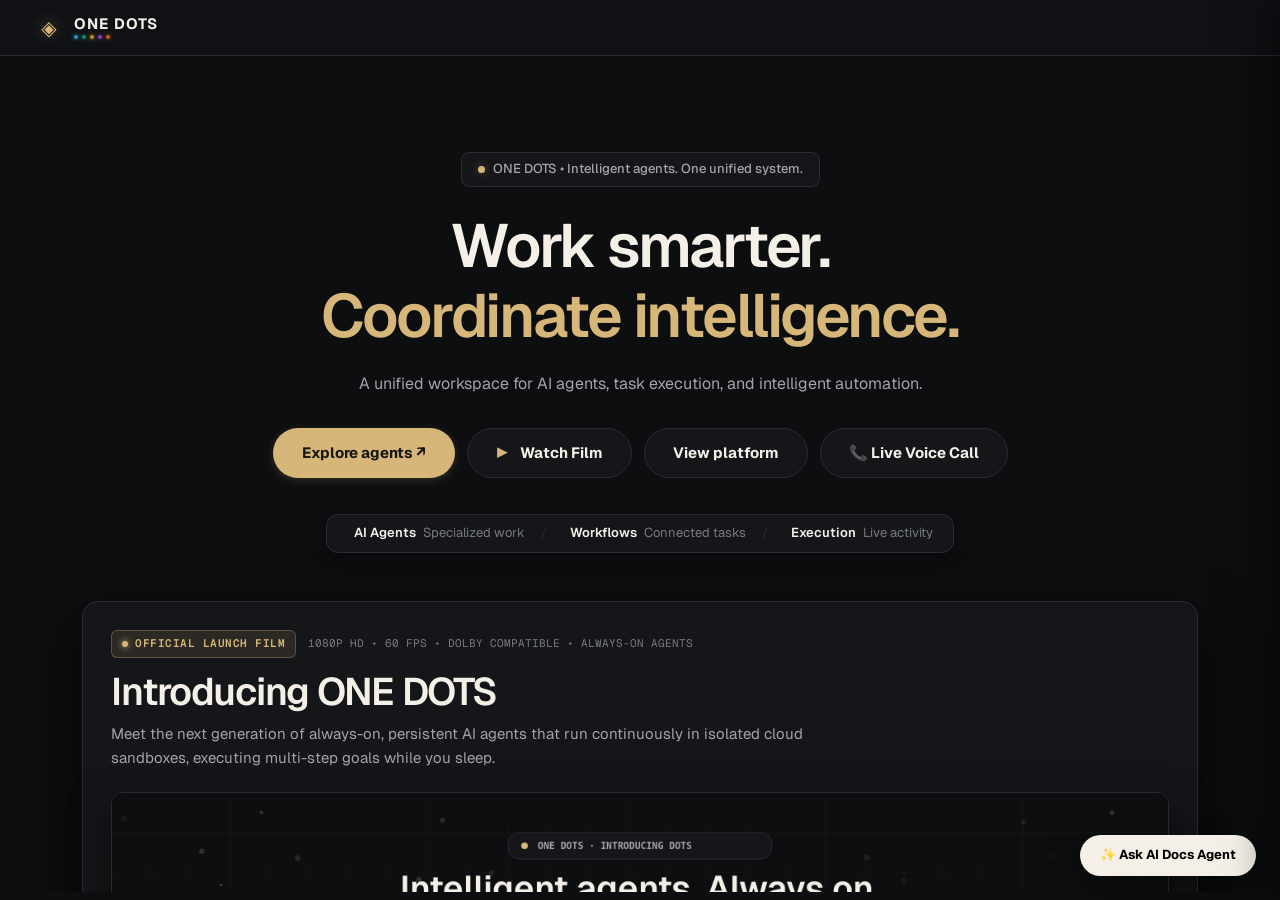
==== commit 82af24c4: "fix(ui): remove cluttered header navbar buttons for clean minimalist interface" ====
--- a/web/index.html
+++ b/web/index.html
@@ -54,32 +54,10 @@
                     </div>
                 </div>
                 
-                <nav class="nav-links">
-                    <button class="nav-link-btn active" id="btn-view-showcase" onclick="switchMainView('view-showcase')">Overview</button>
-                    <button class="nav-link-btn" onclick="scrollToShowcaseSection('introducing-dots-film')"><span style="color: var(--brand-gold); margin-right: 3px;">▶</span> Film</button>
-                    <button class="nav-link-btn" onclick="scrollToShowcaseSection('hero-demo-window')">Live Workstation</button>
-                    <button class="nav-link-btn" id="btn-view-tenders" onclick="switchMainView('view-tenders')"><span style="color: #f59e0b; margin-right: 3px;">📑</span> Tender Intelligence</button>
-                    <button class="nav-link-btn" id="btn-view-discovery" onclick="switchMainView('view-discovery')"><span style="color: #ef4444; margin-right: 3px;">🔬</span> Discovery Engine</button>
-                    <button class="nav-link-btn" onclick="scrollToShowcaseSection('specialists-matrix')">Specialists</button>
-                    <button class="nav-link-btn" onclick="scrollToShowcaseSection('security-architecture')">Security Matrix</button>
-                    <button class="nav-link-btn" onclick="scrollToShowcaseSection('capabilities-grid')">Capabilities</button>
-                    <button class="nav-link-btn" onclick="scrollToShowcaseSection('pricing-tiers')">Pricing</button>
-                    <button class="nav-link-btn" id="btn-view-docs" onclick="switchMainView('view-docs')">Docs &amp; Learn</button>
-                    <button class="nav-link-btn" id="btn-open-auth-modal" onclick="openAuthModal()" title="Authentication &amp; Security Shield">🛡️ Security</button>
-                    <button class="nav-link-btn" id="btn-admin-console" onclick="openAdminModal()" style="display: none; color: #f59e0b;" title="Admin Action Vault &amp; Fleet Audit Logs">⚙️ Admin Vault</button>
-                </nav>
-            </div>
-
-            <div class="navbar-right">
-                <button class="search-trigger-btn" onclick="openSearchModal()" title="Search documentation and actions (Ctrl+K)">
-                    <svg width="14" height="14" viewBox="0 0 24 24" fill="none" stroke="currentColor" stroke-width="2" stroke-linecap="round" stroke-linejoin="round"><circle cx="11" cy="11" r="8"></circle><line x1="21" y1="21" x2="16.65" y2="16.65"></line></svg>
-                    <span>Search</span>
-                    <kbd>Ctrl K</kbd>
-                </button>
-                <button class="button-primary btn-openai-launch" id="btn-view-workstation" onclick="switchMainView('view-workstation')">
-                    Explore agents ↗
-                </button>
-            </div>
+                <nav class="nav-links"></nav>
+            </div>
+
+            <div class="navbar-right"></div>
         </div>
     </header>
 
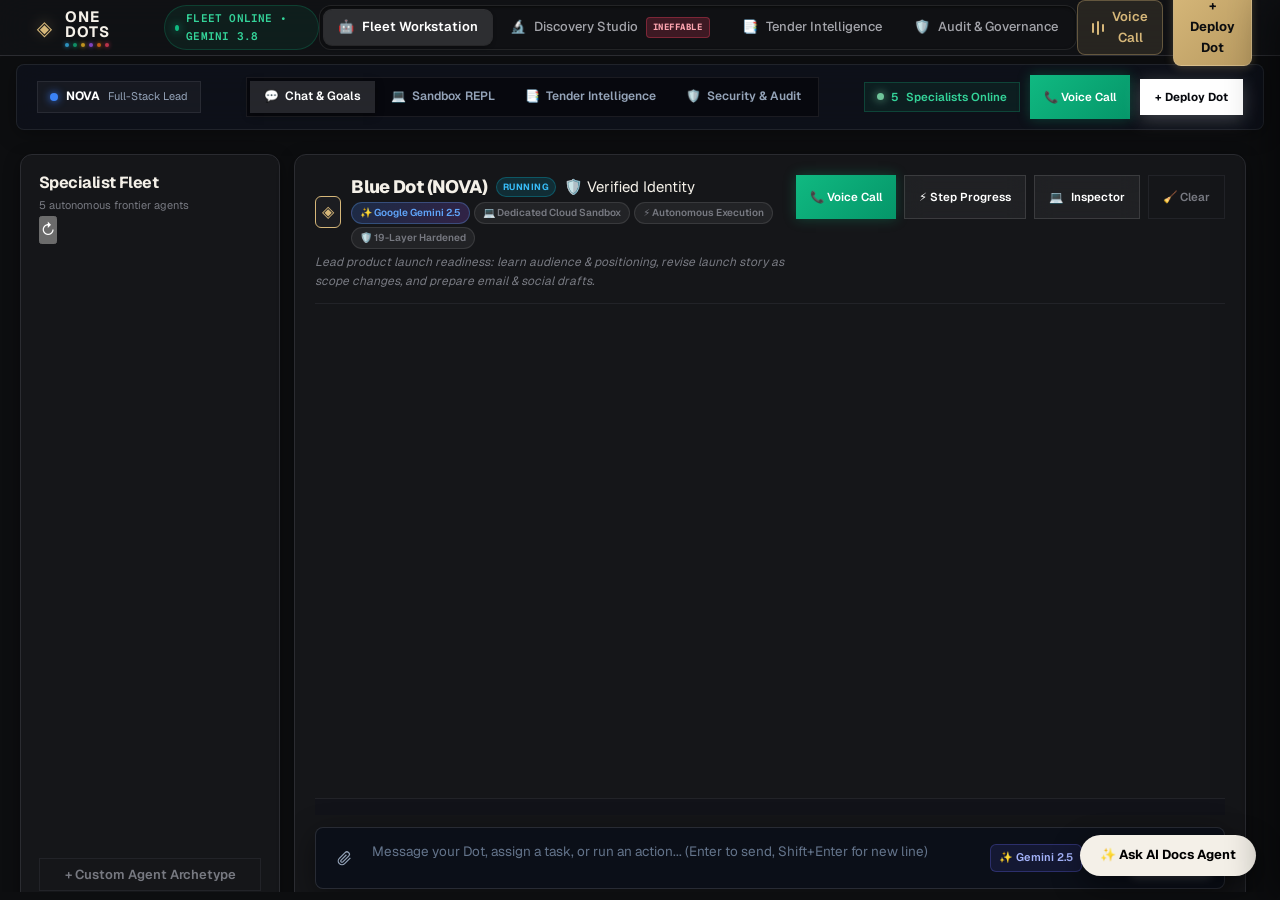
==== commit f5eb783e: "feat: implement senior developer UI/UX architecture with segmented controls, governance view, and 6t" ====
--- a/web/index.html
+++ b/web/index.html
@@ -33,11 +33,11 @@
         <div class="grid-overlay"></div>
     </div>
 
-    <!-- Sleek OpenAI-Style Global Navigation Bar -->
+    <!-- Senior Developer Unified Platform Header Bar -->
     <header class="navbar">
         <div class="nav-container">
             <div class="navbar-left">
-                <div class="logo-box" onclick="replayEntryAnimation()" style="cursor: pointer;" title="ONE DOTS Platform — Click to replay entry animation">
+                <div class="logo-box" onclick="switchMainView('view-workstation')" style="cursor: pointer;" title="ONE DOTS Platform — Click to return to Workstation">
                     <div class="navbar-logo-symbol-wrap">
                         <span class="logo-symbol-halo"></span>
                         <span class="logo-symbol">◈</span>
@@ -45,19 +45,53 @@
                     <div class="navbar-logo-text-wrap">
                         <span class="logo-text">ONE DOTS</span>
                         <div class="logo-five-dots-pips">
-                            <span class="pip blue" title="NOVA (Blue Face)"></span>
-                            <span class="pip green" title="SAGE (Lime-Green Face with Glasses)"></span>
-                            <span class="pip yellow" title="AXIS (Golden-Yellow Face)"></span>
-                            <span class="pip purple" title="MUSE (Purple Face)"></span>
-                            <span class="pip orange" title="HEX (Dark Navy Face with Glowing Cyan)"></span>
-                        </div>
-                    </div>
-                </div>
-                
-                <nav class="nav-links"></nav>
-            </div>
-
-            <div class="navbar-right"></div>
+                            <span class="pip blue" title="NOVA • Blue Dot (Launch Lead)"></span>
+                            <span class="pip green" title="SAGE • Green Dot (Research Scientist)"></span>
+                            <span class="pip yellow" title="AXIS • Golden Dot (Tender Specialist)"></span>
+                            <span class="pip purple" title="MUSE • Purple Dot (Content Studio)"></span>
+                            <span class="pip orange" title="HEX • Dev Dot (Autonomous Dev)"></span>
+                            <span class="pip silver" title="SILVER • Red Dot (Ineffable Discovery)"></span>
+                        </div>
+                    </div>
+                </div>
+                <div class="system-status-pill">
+                    <span class="live-pulse-green"></span>
+                    <span>FLEET ONLINE • GEMINI 3.8</span>
+                </div>
+            </div>
+
+            <!-- Senior Web Developer Segmented Mode Switcher -->
+            <nav class="nav-segmented-control" role="tablist">
+                <button class="nav-seg-btn active" id="btn-view-workstation" onclick="switchMainView('view-workstation')" role="tab">
+                    <span>🤖</span>
+                    <span>Fleet Workstation</span>
+                </button>
+                <button class="nav-seg-btn" id="btn-view-discovery" onclick="switchMainView('view-discovery')" role="tab">
+                    <span>🔬</span>
+                    <span>Discovery Studio</span>
+                    <span class="nav-seg-badge">INEFFABLE</span>
+                </button>
+                <button class="nav-seg-btn" id="btn-view-tenders" onclick="switchMainView('view-tenders')" role="tab">
+                    <span>📑</span>
+                    <span>Tender Intelligence</span>
+                </button>
+                <button class="nav-seg-btn" id="btn-view-governance" onclick="switchMainView('view-governance')" role="tab">
+                    <span>🛡️</span>
+                    <span>Audit &amp; Governance</span>
+                </button>
+            </nav>
+
+            <div class="navbar-right" style="display: flex; align-items: center; gap: 10px;">
+                <button class="btn-voice-pill" onclick="startVoiceCall()" title="Start hands-free Conversational Voice Call">
+                    <span class="voice-wave-anim">
+                        <span></span><span></span><span></span>
+                    </span>
+                    <span>Voice Call</span>
+                </button>
+                <button class="btn-new-agent-pill" onclick="openCreateModal()" title="Deploy new autonomous Dot">
+                    <span>+ Deploy Dot</span>
+                </button>
+            </div>
         </div>
     </header>
 
@@ -65,7 +99,7 @@
          VIEW 1: FLAGSHIP OFFICIAL PRODUCT SHOWCASE & INFORMATION WEBSITE
          OBSIDIAN + CHAMPAGNE GOLD PROFESSIONAL SPECIFICATION
          ========================================================================= -->
-    <section class="app-view active" id="view-showcase">
+    <section class="app-view" id="view-showcase" style="display: none;">
         <div class="showcase-container">
             
             <!-- Obsidian + Champagne Gold Hero Section -->
@@ -705,15 +739,10 @@
     <!-- =========================================================================
          VIEW 2: AGENT WORKSTATION (FULL INTERACTIVE PLATFORM)
          ========================================================================= -->
-    <section class="app-view" id="view-workstation">
+    <section class="app-view active" id="view-workstation">
         <!-- Senior Advanced Full-Stack Workstation Header -->
         <div class="senior-workstation-header">
             <div class="sw-header-left">
-                <button class="btn btn-secondary btn-sm sw-back-btn" onclick="switchMainView('view-showcase')">
-                    <svg width="14" height="14" viewBox="0 0 24 24" fill="none" stroke="currentColor" stroke-width="2.5"><polyline points="15 18 9 12 15 6"></polyline></svg>
-                    <span>Overview</span>
-                </button>
-                <span class="sw-divider"></span>
                 <div class="sw-active-dot-pill" id="sw-active-dot-pill">
                     <span class="sw-status-dot blue" id="sw-active-dot-indicator"></span>
                     <span class="sw-active-dot-name" id="sw-active-dot-name">NOVA</span>
@@ -1629,7 +1658,131 @@
     </section>
 
     <!-- =========================================================================
-         VIEW 3: COMPLETE DOCUMENTATION & LEARN HUB (CHATGPT LEARN STYLE)
+         VIEW 4: FLEET GOVERNANCE & SECURITY AUDIT VAULT
+         ========================================================================= -->
+    <section class="app-view" id="view-governance">
+        <div class="governance-container">
+            
+            <!-- Governance Hero Banner -->
+            <div class="gov-hero-banner glass-card">
+                <div>
+                    <h1 class="gov-hero-title">🛡️ Fleet Governance &amp; Security Vault</h1>
+                    <p class="gov-hero-sub">
+                        Tamper-evident SQLite WAL audit trail, Human-in-the-Loop decision review, and zero-exposure sandboxes.
+                    </p>
+                </div>
+                <div class="gov-stats-strip">
+                    <div class="gov-stat-chip">
+                        <div class="gov-stat-val" id="gov-metric-actions">0</div>
+                        <div class="gov-stat-lbl">Actions Logged</div>
+                    </div>
+                    <div class="gov-stat-chip">
+                        <div class="gov-stat-val" id="gov-metric-pending" style="color: #f59e0b;">0</div>
+                        <div class="gov-stat-lbl">Pending Reviews</div>
+                    </div>
+                    <div class="gov-stat-chip">
+                        <div class="gov-stat-val" style="color: #10b981;">ACTIVE</div>
+                        <div class="gov-stat-lbl">RLS Protection</div>
+                    </div>
+                </div>
+            </div>
+
+            <!-- Dual-Deck: Pending Approvals & Audit Vault -->
+            <div class="gov-dual-grid">
+                
+                <!-- Left Deck: Human Approval Gate -->
+                <div class="gov-card glass-card">
+                    <div class="gov-card-header">
+                        <div class="gov-card-title">
+                            <span>⚠️</span> Human Approval Gate
+                        </div>
+                        <button class="btn btn-ghost btn-xs" onclick="checkPendingApprovals()">↻ Refresh</button>
+                    </div>
+                    
+                    <div id="gov-pending-decisions-list" style="display: flex; flex-direction: column; gap: 12px;">
+                        <div style="padding: 24px; text-align: center; color: var(--text-muted); font-size: 13px;">
+                            No pending operator sign-offs. All agent operations are running within verified bounds.
+                        </div>
+                    </div>
+                </div>
+
+                <!-- Right Deck: Tamper-Evident Security Audit Vault -->
+                <div class="gov-card glass-card">
+                    <div class="gov-card-header">
+                        <div class="gov-card-title">
+                            <span>⚙️</span> Tamper-Evident Audit Log
+                        </div>
+                        <div style="display: flex; gap: 8px; align-items: center;">
+                            <select id="gov-audit-filter" onchange="filterAuditLogs(this.value)" style="background: rgba(0,0,0,0.5); border: 1px solid var(--border-default); color: #fff; padding: 4px 8px; border-radius: 6px; font-size: 12px;">
+                                <option value="ALL">All Actions</option>
+                                <option value="AGENT_CREATE">Agent Deployments</option>
+                                <option value="AGENT_DELETE">Agent Terminations</option>
+                                <option value="SANDBOX_CODE_EXECUTION">Sandbox Executions</option>
+                                <option value="FILE_WRITE">File Operations</option>
+                                <option value="DECISION_APPROVE">Human Approvals</option>
+                                <option value="AUTH_LOGIN_SUCCESS">Auth Events</option>
+                            </select>
+                            <button class="btn btn-outline btn-xs" onclick="fetchAdminAuditLogs()">↻ Refresh</button>
+                        </div>
+                    </div>
+
+                    <div class="audit-table-wrapper">
+                        <table class="audit-table">
+                            <thead>
+                                <tr>
+                                    <th>Timestamp (UTC)</th>
+                                    <th>User</th>
+                                    <th>Action</th>
+                                    <th>Resource</th>
+                                    <th>Status</th>
+                                    <th>Client IP</th>
+                                </tr>
+                            </thead>
+                            <tbody id="gov-audit-tbody">
+                                <tr>
+                                    <td colspan="6" style="padding: 24px; text-align: center; color: var(--text-muted);">
+                                        Click 'Refresh' to load live tamper-evident audit logs.
+                                    </td>
+                                </tr>
+                            </tbody>
+                        </table>
+                    </div>
+                </div>
+
+            </div>
+
+            <!-- 14 Active Defensive Hardening Layers Strip -->
+            <div class="glass-card" style="padding: 20px;">
+                <div style="font-size: 12px; font-weight: 700; color: #94a3b8; text-transform: uppercase; letter-spacing: 0.05em; margin-bottom: 12px;">
+                    14 Active Defense &amp; Governance Layers (Enterprise Hardened)
+                </div>
+                <div style="display: grid; grid-template-columns: repeat(auto-fit, minmax(200px, 1fr)); gap: 10px; font-size: 12px;">
+                    <div style="background: rgba(255,255,255,0.02); padding: 8px 12px; border-radius: 6px; border: 1px solid rgba(255,255,255,0.06); color: #cbd5e1;">
+                        <span style="color: #10b981; font-weight: bold; margin-right: 6px;">✓</span> Row Level Security (RLS)
+                    </div>
+                    <div style="background: rgba(255,255,255,0.02); padding: 8px 12px; border-radius: 6px; border: 1px solid rgba(255,255,255,0.06); color: #cbd5e1;">
+                        <span style="color: #10b981; font-weight: bold; margin-right: 6px;">✓</span> Tamper-Evident WAL Audit
+                    </div>
+                    <div style="background: rgba(255,255,255,0.02); padding: 8px 12px; border-radius: 6px; border: 1px solid rgba(255,255,255,0.06); color: #cbd5e1;">
+                        <span style="color: #10b981; font-weight: bold; margin-right: 6px;">✓</span> Zero-Exposure Sandboxes
+                    </div>
+                    <div style="background: rgba(255,255,255,0.02); padding: 8px 12px; border-radius: 6px; border: 1px solid rgba(255,255,255,0.06); color: #cbd5e1;">
+                        <span style="color: #10b981; font-weight: bold; margin-right: 6px;">✓</span> 100% Parameterized SQL
+                    </div>
+                    <div style="background: rgba(255,255,255,0.02); padding: 8px 12px; border-radius: 6px; border: 1px solid rgba(255,255,255,0.06); color: #cbd5e1;">
+                        <span style="color: #10b981; font-weight: bold; margin-right: 6px;">✓</span> Strict Content Security Policy
+                    </div>
+                    <div style="background: rgba(255,255,255,0.02); padding: 8px 12px; border-radius: 6px; border: 1px solid rgba(255,255,255,0.06); color: #cbd5e1;">
+                        <span style="color: #10b981; font-weight: bold; margin-right: 6px;">✓</span> Human-in-the-Loop Review
+                    </div>
+                </div>
+            </div>
+
+        </div>
+    </section>
+
+    <!-- =========================================================================
+         VIEW 5: COMPLETE DOCUMENTATION & LEARN HUB (CHATGPT LEARN STYLE)
          ========================================================================= -->
     <section class="app-view" id="view-docs">
         <div class="docs-layout" style="margin-top: 0;">
@@ -1956,6 +2109,13 @@
                             <div class="preset-desc">Autonomous PRs &amp; Bugfixes</div>
                         </div>
                     </div>
+                    <div class="preset-btn" onclick="applyPreset('silver')">
+                        <span class="preset-badge" style="background:#f43f5e; box-shadow: 0 0 8px #f43f5e;"></span>
+                        <div>
+                            <div class="preset-name">Red Dot (SILVER)</div>
+                            <div class="preset-desc">Ineffable Discovery Scientist</div>
+                        </div>
+                    </div>
                 </div>
             </div>
 
@@ -1965,7 +2125,7 @@
 
                 <div class="form-group">
                     <label>Dot Name &amp; Identity</label>
-                    <input type="text" id="agent-name-input" placeholder="e.g. Blue Dot (NOVA), Dark Navy (HEX), MarketRadar, DevOpsSentry" required>
+                    <input type="text" id="agent-name-input" placeholder="e.g. Blue Dot (NOVA), Dark Navy (HEX), SILVER (Discovery)" required>
                 </div>
                 <div class="form-group">
                     <label>Enduring Responsibility (Not just a one-off prompt)</label>
@@ -1989,6 +2149,7 @@
                             <option value="yellow">Golden-Yellow (AXIS • Enterprise Deals)</option>
                             <option value="purple">Purple (MUSE • Content &amp; Creative)</option>
                             <option value="cyan" selected>Dark Navy / Cyan (HEX • Autonomous Dev)</option>
+                            <option value="silver">Crimson / Red (SILVER • Ineffable Discovery)</option>
                         </select>
                     </div>
                 </div>
--- a/web/style.css
+++ b/web/style.css
@@ -474,20 +474,307 @@
     transform: scale(1.3);
 }
 
-.logo-box.arrival-pulse {
-    animation: navbarLogoArrive 0.8s cubic-bezier(0.16, 1, 0.3, 1);
-}
-
-@keyframes navbarLogoArrive {
-    0% {
-        transform: scale(1.25);
-        filter: drop-shadow(0 0 20px #6366f1) drop-shadow(0 0 40px #38bdf8);
+.logo-five-dots-pips .pip.silver { background: #f43f5e; box-shadow: 0 0 4px #f43f5e; }
+
+/* =========================================================================
+   SENIOR DEVELOPER SEGMENTED CONTROL & HEADER STYLING
+   ========================================================================= */
+
+.system-status-pill {
+    display: flex;
+    align-items: center;
+    gap: 7px;
+    padding: 4px 10px;
+    background: rgba(16, 185, 129, 0.08);
+    border: 1px solid rgba(16, 185, 129, 0.22);
+    border-radius: 9999px;
+    font-family: var(--font-mono);
+    font-size: 11px;
+    font-weight: 600;
+    color: #34d399;
+    letter-spacing: 0.02em;
+}
+
+.live-pulse-green {
+    width: 6px;
+    height: 6px;
+    border-radius: 50%;
+    background: #10b981;
+    box-shadow: 0 0 8px #10b981;
+    animation: pulseGlowGreen 2s infinite ease-in-out;
+}
+
+@keyframes pulseGlowGreen {
+    0%, 100% { opacity: 1; transform: scale(1); }
+    50% { opacity: 0.35; transform: scale(0.85); }
+}
+
+.nav-segmented-control {
+    display: flex;
+    align-items: center;
+    background: rgba(17, 18, 21, 0.95);
+    padding: 4px;
+    border-radius: 12px;
+    border: 1px solid rgba(255, 255, 255, 0.08);
+    box-shadow: inset 0 1px 3px rgba(0, 0, 0, 0.5);
+    gap: 4px;
+}
+
+.nav-seg-btn {
+    display: inline-flex;
+    align-items: center;
+    gap: 8px;
+    padding: 7px 14px;
+    background: transparent;
+    border: none;
+    border-radius: 8px;
+    color: var(--text-secondary);
+    font-family: var(--font-sans);
+    font-size: 13px;
+    font-weight: 500;
+    cursor: pointer;
+    transition: all 0.16s cubic-bezier(0.16, 1, 0.3, 1);
+    user-select: none;
+    white-space: nowrap;
+}
+
+.nav-seg-btn:hover {
+    color: #ffffff;
+    background: rgba(255, 255, 255, 0.06);
+}
+
+.nav-seg-btn.active {
+    color: #ffffff;
+    background: rgba(255, 255, 255, 0.12);
+    box-shadow: 0 2px 4px rgba(0, 0, 0, 0.35), 0 0 0 1px rgba(255, 255, 255, 0.15);
+    font-weight: 600;
+}
+
+.nav-seg-badge {
+    font-family: var(--font-mono);
+    font-size: 9px;
+    font-weight: 700;
+    letter-spacing: 0.06em;
+    padding: 2px 6px;
+    border-radius: 4px;
+    background: rgba(244, 63, 94, 0.2);
+    color: #fda4af;
+    border: 1px solid rgba(244, 63, 94, 0.35);
+}
+
+.btn-voice-pill {
+    display: inline-flex;
+    align-items: center;
+    gap: 8px;
+    padding: 6px 14px;
+    background: rgba(214, 183, 121, 0.12);
+    border: 1px solid rgba(214, 183, 121, 0.35);
+    border-radius: 8px;
+    color: var(--brand-gold);
+    font-family: var(--font-sans);
+    font-size: 13px;
+    font-weight: 600;
+    cursor: pointer;
+    transition: all 0.2s ease;
+}
+
+.btn-voice-pill:hover {
+    background: rgba(214, 183, 121, 0.22);
+    border-color: var(--brand-gold);
+    transform: translateY(-1px);
+    box-shadow: 0 0 12px rgba(214, 183, 121, 0.25);
+}
+
+.voice-wave-anim {
+    display: inline-flex;
+    align-items: center;
+    gap: 2.5px;
+    height: 12px;
+}
+
+.voice-wave-anim span {
+    width: 2.5px;
+    height: 10px;
+    background: var(--brand-gold);
+    border-radius: 1px;
+    animation: waveBarBounce 1.2s infinite ease-in-out;
+}
+
+.voice-wave-anim span:nth-child(2) { animation-delay: 0.2s; height: 14px; }
+.voice-wave-anim span:nth-child(3) { animation-delay: 0.4s; height: 8px; }
+
+@keyframes waveBarBounce {
+    0%, 100% { transform: scaleY(0.4); }
+    50% { transform: scaleY(1); }
+}
+
+.btn-new-agent-pill {
+    display: inline-flex;
+    align-items: center;
+    gap: 6px;
+    padding: 6px 14px;
+    background: linear-gradient(135deg, #d6b779 0%, #b99b61 100%);
+    border: 1px solid rgba(255, 255, 255, 0.15);
+    border-radius: 8px;
+    color: #0d0e10;
+    font-family: var(--font-sans);
+    font-size: 13px;
+    font-weight: 700;
+    cursor: pointer;
+    box-shadow: 0 2px 8px rgba(214, 183, 121, 0.25);
+    transition: all 0.2s ease;
+}
+
+.btn-new-agent-pill:hover {
+    background: linear-gradient(135deg, #e5c98d 0%, #c8aa70 100%);
+    transform: translateY(-1px);
+    box-shadow: 0 4px 12px rgba(214, 183, 121, 0.35);
+}
+
+/* =========================================================================
+   GOVERNANCE & AUDIT VIEW STYLING
+   ========================================================================= */
+
+.governance-container {
+    max-width: 1440px;
+    margin: 0 auto;
+    padding: 24px;
+}
+
+.gov-hero-banner {
+    display: flex;
+    justify-content: space-between;
+    align-items: center;
+    padding: 20px 24px;
+    background: rgba(21, 22, 25, 0.65);
+    border: 1px solid var(--border-default);
+    border-radius: var(--radius-card);
+    margin-bottom: 24px;
+}
+
+.gov-hero-title {
+    font-size: 20px;
+    font-weight: 700;
+    color: #ffffff;
+    margin: 0 0 6px 0;
+    letter-spacing: -0.02em;
+}
+
+.gov-hero-sub {
+    font-size: 13px;
+    color: var(--text-secondary);
+    margin: 0;
+}
+
+.gov-stats-strip {
+    display: flex;
+    gap: 16px;
+}
+
+.gov-stat-chip {
+    padding: 8px 16px;
+    background: rgba(255, 255, 255, 0.03);
+    border: 1px solid var(--border-subtle);
+    border-radius: var(--radius-md);
+    text-align: right;
+}
+
+.gov-stat-val {
+    font-family: var(--font-mono);
+    font-size: 18px;
+    font-weight: 700;
+    color: #38bdf8;
+}
+
+.gov-stat-lbl {
+    font-size: 11px;
+    color: var(--text-muted);
+    text-transform: uppercase;
+    letter-spacing: 0.04em;
+}
+
+.gov-dual-grid {
+    display: grid;
+    grid-template-columns: 1fr 2fr;
+    gap: 24px;
+    margin-bottom: 24px;
+}
+
+@media (max-width: 1024px) {
+    .gov-dual-grid {
+        grid-template-columns: 1fr;
     }
-    100% {
-        transform: scale(1);
-        filter: none;
-    }
-}
+}
+
+.gov-card {
+    background: rgba(21, 22, 25, 0.6);
+    border: 1px solid var(--border-default);
+    border-radius: var(--radius-card);
+    padding: 20px;
+    display: flex;
+    flex-direction: column;
+}
+
+.gov-card-header {
+    display: flex;
+    justify-content: space-between;
+    align-items: center;
+    margin-bottom: 16px;
+    padding-bottom: 12px;
+    border-bottom: 1px solid var(--border-subtle);
+}
+
+.gov-card-title {
+    font-size: 15px;
+    font-weight: 700;
+    color: #ffffff;
+    display: flex;
+    align-items: center;
+    gap: 8px;
+}
+
+.audit-table-wrapper {
+    overflow-x: auto;
+    max-height: 480px;
+    border: 1px solid var(--border-subtle);
+    border-radius: var(--radius-md);
+}
+
+.audit-table {
+    width: 100%;
+    border-collapse: collapse;
+    font-size: 12px;
+    text-align: left;
+}
+
+.audit-table th {
+    padding: 10px 14px;
+    background: rgba(255, 255, 255, 0.04);
+    color: var(--text-secondary);
+    font-weight: 600;
+    border-bottom: 1px solid var(--border-default);
+    white-space: nowrap;
+}
+
+.audit-table td {
+    padding: 10px 14px;
+    border-bottom: 1px solid rgba(255, 255, 255, 0.04);
+    color: var(--text-primary);
+    font-family: var(--font-mono);
+    font-size: 12px;
+}
+
+.audit-badge {
+    display: inline-block;
+    padding: 2px 8px;
+    border-radius: 4px;
+    font-size: 11px;
+    font-weight: 600;
+}
+
+.audit-badge.success { background: rgba(16, 185, 129, 0.15); color: #34d399; }
+.audit-badge.warning { background: rgba(245, 158, 11, 0.15); color: #fbbf24; }
+.audit-badge.error   { background: rgba(244, 63, 94, 0.15); color: #f87171; }
 
 .nav-links {
     display: flex;
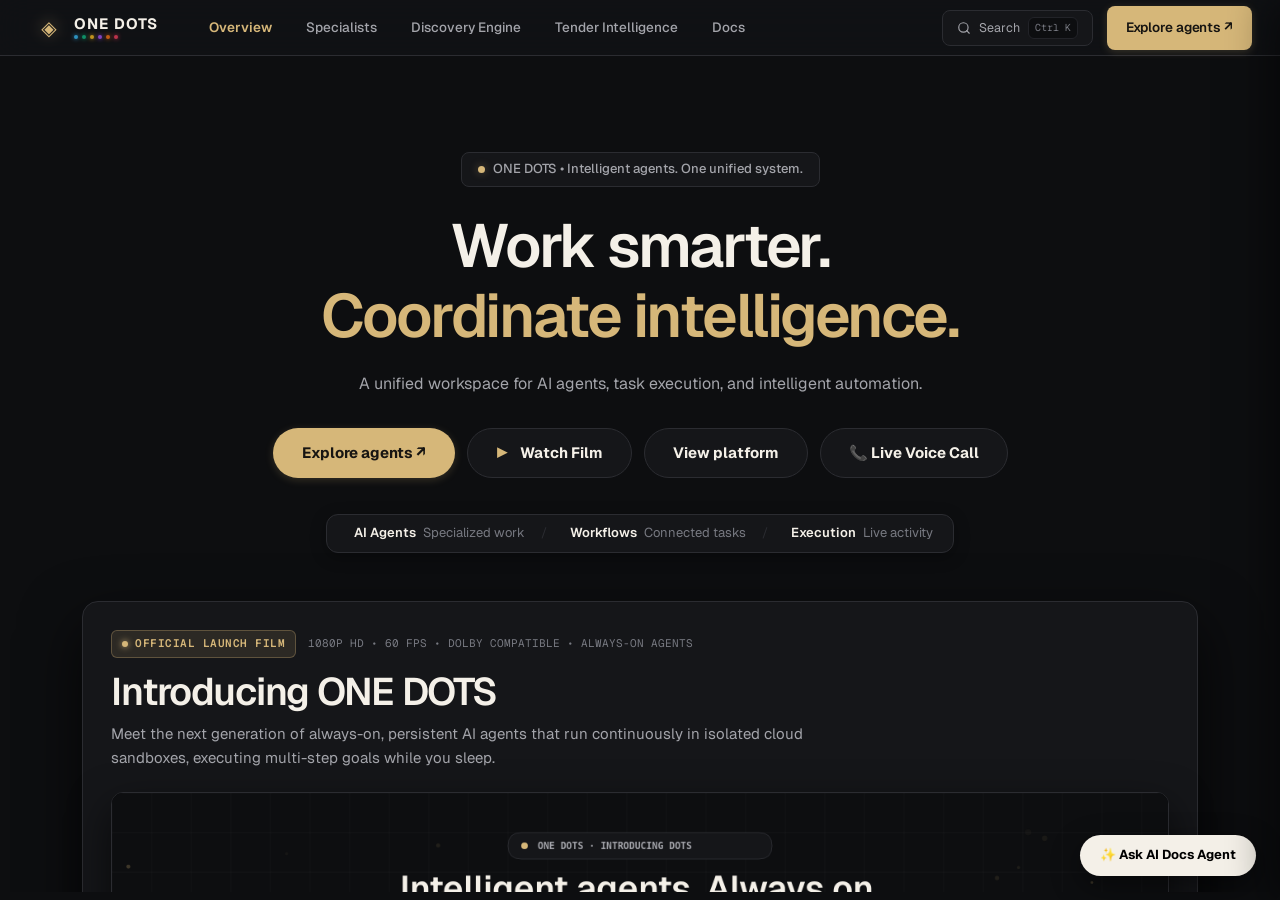
==== commit 52e2c1ea: "fix(ui): restore original website infrastructure with clean uncluttered interface" ====
--- a/web/index.html
+++ b/web/index.html
@@ -33,11 +33,11 @@
         <div class="grid-overlay"></div>
     </div>
 
-    <!-- Senior Developer Unified Platform Header Bar -->
+    <!-- Sleek OpenAI-Style Global Navigation Bar -->
     <header class="navbar">
         <div class="nav-container">
             <div class="navbar-left">
-                <div class="logo-box" onclick="switchMainView('view-workstation')" style="cursor: pointer;" title="ONE DOTS Platform — Click to return to Workstation">
+                <div class="logo-box" onclick="replayEntryAnimation()" style="cursor: pointer;" title="ONE DOTS Platform — Click to replay entry animation">
                     <div class="navbar-logo-symbol-wrap">
                         <span class="logo-symbol-halo"></span>
                         <span class="logo-symbol">◈</span>
@@ -45,51 +45,33 @@
                     <div class="navbar-logo-text-wrap">
                         <span class="logo-text">ONE DOTS</span>
                         <div class="logo-five-dots-pips">
-                            <span class="pip blue" title="NOVA • Blue Dot (Launch Lead)"></span>
-                            <span class="pip green" title="SAGE • Green Dot (Research Scientist)"></span>
-                            <span class="pip yellow" title="AXIS • Golden Dot (Tender Specialist)"></span>
-                            <span class="pip purple" title="MUSE • Purple Dot (Content Studio)"></span>
-                            <span class="pip orange" title="HEX • Dev Dot (Autonomous Dev)"></span>
-                            <span class="pip silver" title="SILVER • Red Dot (Ineffable Discovery)"></span>
-                        </div>
-                    </div>
-                </div>
-                <div class="system-status-pill">
-                    <span class="live-pulse-green"></span>
-                    <span>FLEET ONLINE • GEMINI 3.8</span>
-                </div>
-            </div>
-
-            <!-- Senior Web Developer Segmented Mode Switcher -->
-            <nav class="nav-segmented-control" role="tablist">
-                <button class="nav-seg-btn active" id="btn-view-workstation" onclick="switchMainView('view-workstation')" role="tab">
-                    <span>🤖</span>
-                    <span>Fleet Workstation</span>
+                            <span class="pip blue" title="NOVA (Blue Face)"></span>
+                            <span class="pip green" title="SAGE (Lime-Green Face with Glasses)"></span>
+                            <span class="pip yellow" title="AXIS (Golden-Yellow Face)"></span>
+                            <span class="pip purple" title="MUSE (Purple Face)"></span>
+                            <span class="pip orange" title="HEX (Dark Navy Face with Glowing Cyan)"></span>
+                            <span class="pip silver" title="SILVER (Red Face - Ineffable Discovery)"></span>
+                        </div>
+                    </div>
+                </div>
+                
+                <nav class="nav-links">
+                    <button class="nav-link-btn active" id="btn-view-showcase" onclick="switchMainView('view-showcase')">Overview</button>
+                    <button class="nav-link-btn" onclick="scrollToShowcaseSection('specialists-matrix')">Specialists</button>
+                    <button class="nav-link-btn" id="btn-view-discovery" onclick="switchMainView('view-discovery')">Discovery Engine</button>
+                    <button class="nav-link-btn" id="btn-view-tenders" onclick="switchMainView('view-tenders')">Tender Intelligence</button>
+                    <button class="nav-link-btn" id="btn-view-docs" onclick="switchMainView('view-docs')">Docs</button>
+                </nav>
+            </div>
+
+            <div class="navbar-right">
+                <button class="search-trigger-btn" onclick="openSearchModal()" title="Search platform &amp; actions (Ctrl+K)">
+                    <svg width="14" height="14" viewBox="0 0 24 24" fill="none" stroke="currentColor" stroke-width="2" stroke-linecap="round" stroke-linejoin="round"><circle cx="11" cy="11" r="8"></circle><line x1="21" y1="21" x2="16.65" y2="16.65"></line></svg>
+                    <span>Search</span>
+                    <kbd>Ctrl K</kbd>
                 </button>
-                <button class="nav-seg-btn" id="btn-view-discovery" onclick="switchMainView('view-discovery')" role="tab">
-                    <span>🔬</span>
-                    <span>Discovery Studio</span>
-                    <span class="nav-seg-badge">INEFFABLE</span>
-                </button>
-                <button class="nav-seg-btn" id="btn-view-tenders" onclick="switchMainView('view-tenders')" role="tab">
-                    <span>📑</span>
-                    <span>Tender Intelligence</span>
-                </button>
-                <button class="nav-seg-btn" id="btn-view-governance" onclick="switchMainView('view-governance')" role="tab">
-                    <span>🛡️</span>
-                    <span>Audit &amp; Governance</span>
-                </button>
-            </nav>
-
-            <div class="navbar-right" style="display: flex; align-items: center; gap: 10px;">
-                <button class="btn-voice-pill" onclick="startVoiceCall()" title="Start hands-free Conversational Voice Call">
-                    <span class="voice-wave-anim">
-                        <span></span><span></span><span></span>
-                    </span>
-                    <span>Voice Call</span>
-                </button>
-                <button class="btn-new-agent-pill" onclick="openCreateModal()" title="Deploy new autonomous Dot">
-                    <span>+ Deploy Dot</span>
+                <button class="button-primary btn-openai-launch" id="btn-view-workstation" onclick="switchMainView('view-workstation')">
+                    Explore agents ↗
                 </button>
             </div>
         </div>
@@ -99,7 +81,7 @@
          VIEW 1: FLAGSHIP OFFICIAL PRODUCT SHOWCASE & INFORMATION WEBSITE
          OBSIDIAN + CHAMPAGNE GOLD PROFESSIONAL SPECIFICATION
          ========================================================================= -->
-    <section class="app-view" id="view-showcase" style="display: none;">
+    <section class="app-view active" id="view-showcase">
         <div class="showcase-container">
             
             <!-- Obsidian + Champagne Gold Hero Section -->
@@ -479,6 +461,39 @@
                         </button>
                     </div>
                 </div>
+
+                <!-- 6. SILVER: Ineffable Discovery Scientist -->
+                <div class="bento-specialist-card bento-silver">
+                    <div class="bento-card-top">
+                        <div class="bento-avatar-wrap halo-silver">
+                            <img src="assets/dots/silver.png" alt="SILVER - Crimson Red Face Ineffable Discovery Scientist" class="bento-avatar-img" onerror="handleDotImgError(this, 'silver')" />
+                        </div>
+                        <div class="bento-status-pill pill-silver">
+                            <span class="pip-pulse"></span> EMPIRICAL RL
+                        </div>
+                    </div>
+                    <div class="bento-card-meta">
+                        <div class="bento-agent-name">SILVER</div>
+                        <div class="bento-agent-role">Ineffable Discovery Scientist &bull; Pure RL</div>
+                        <p class="bento-agent-desc">
+                            Pure trial-and-error discovery system based on David Silver's RL paradigm. Explores algorithmic heuristics, combinatorial optimizations, and mathematical invariants verified in isolated Python sandboxes with zero hallucinations.
+                        </p>
+                    </div>
+                    <div class="bento-toolchain-row">
+                        <span class="tool-tag">Island Pool</span>
+                        <span class="tool-tag">Python Verifier</span>
+                        <span class="tool-tag">FunSearch Mutation</span>
+                        <span class="tool-tag">Experience Store</span>
+                    </div>
+                    <div class="bento-actions-row">
+                        <button class="btn btn-secondary btn-sm btn-full" onclick="launchArchetypeFromShowcase('silver')">
+                            Collaborate with SILVER ➔
+                        </button>
+                        <button class="btn btn-outline btn-sm" onclick="startVoiceCall('silver')" title="Hop on Voice Call with SILVER">
+                            📞
+                        </button>
+                    </div>
+                </div>
             </div>
 
             <!-- =========================================================================
@@ -739,10 +754,15 @@
     <!-- =========================================================================
          VIEW 2: AGENT WORKSTATION (FULL INTERACTIVE PLATFORM)
          ========================================================================= -->
-    <section class="app-view active" id="view-workstation">
+    <section class="app-view" id="view-workstation">
         <!-- Senior Advanced Full-Stack Workstation Header -->
         <div class="senior-workstation-header">
             <div class="sw-header-left">
+                <button class="btn btn-secondary btn-sm sw-back-btn" onclick="switchMainView('view-showcase')">
+                    <svg width="14" height="14" viewBox="0 0 24 24" fill="none" stroke="currentColor" stroke-width="2.5"><polyline points="15 18 9 12 15 6"></polyline></svg>
+                    <span>Overview</span>
+                </button>
+                <span class="sw-divider"></span>
                 <div class="sw-active-dot-pill" id="sw-active-dot-pill">
                     <span class="sw-status-dot blue" id="sw-active-dot-indicator"></span>
                     <span class="sw-active-dot-name" id="sw-active-dot-name">NOVA</span>
@@ -1658,131 +1678,7 @@
     </section>
 
     <!-- =========================================================================
-         VIEW 4: FLEET GOVERNANCE & SECURITY AUDIT VAULT
-         ========================================================================= -->
-    <section class="app-view" id="view-governance">
-        <div class="governance-container">
-            
-            <!-- Governance Hero Banner -->
-            <div class="gov-hero-banner glass-card">
-                <div>
-                    <h1 class="gov-hero-title">🛡️ Fleet Governance &amp; Security Vault</h1>
-                    <p class="gov-hero-sub">
-                        Tamper-evident SQLite WAL audit trail, Human-in-the-Loop decision review, and zero-exposure sandboxes.
-                    </p>
-                </div>
-                <div class="gov-stats-strip">
-                    <div class="gov-stat-chip">
-                        <div class="gov-stat-val" id="gov-metric-actions">0</div>
-                        <div class="gov-stat-lbl">Actions Logged</div>
-                    </div>
-                    <div class="gov-stat-chip">
-                        <div class="gov-stat-val" id="gov-metric-pending" style="color: #f59e0b;">0</div>
-                        <div class="gov-stat-lbl">Pending Reviews</div>
-                    </div>
-                    <div class="gov-stat-chip">
-                        <div class="gov-stat-val" style="color: #10b981;">ACTIVE</div>
-                        <div class="gov-stat-lbl">RLS Protection</div>
-                    </div>
-                </div>
-            </div>
-
-            <!-- Dual-Deck: Pending Approvals & Audit Vault -->
-            <div class="gov-dual-grid">
-                
-                <!-- Left Deck: Human Approval Gate -->
-                <div class="gov-card glass-card">
-                    <div class="gov-card-header">
-                        <div class="gov-card-title">
-                            <span>⚠️</span> Human Approval Gate
-                        </div>
-                        <button class="btn btn-ghost btn-xs" onclick="checkPendingApprovals()">↻ Refresh</button>
-                    </div>
-                    
-                    <div id="gov-pending-decisions-list" style="display: flex; flex-direction: column; gap: 12px;">
-                        <div style="padding: 24px; text-align: center; color: var(--text-muted); font-size: 13px;">
-                            No pending operator sign-offs. All agent operations are running within verified bounds.
-                        </div>
-                    </div>
-                </div>
-
-                <!-- Right Deck: Tamper-Evident Security Audit Vault -->
-                <div class="gov-card glass-card">
-                    <div class="gov-card-header">
-                        <div class="gov-card-title">
-                            <span>⚙️</span> Tamper-Evident Audit Log
-                        </div>
-                        <div style="display: flex; gap: 8px; align-items: center;">
-                            <select id="gov-audit-filter" onchange="filterAuditLogs(this.value)" style="background: rgba(0,0,0,0.5); border: 1px solid var(--border-default); color: #fff; padding: 4px 8px; border-radius: 6px; font-size: 12px;">
-                                <option value="ALL">All Actions</option>
-                                <option value="AGENT_CREATE">Agent Deployments</option>
-                                <option value="AGENT_DELETE">Agent Terminations</option>
-                                <option value="SANDBOX_CODE_EXECUTION">Sandbox Executions</option>
-                                <option value="FILE_WRITE">File Operations</option>
-                                <option value="DECISION_APPROVE">Human Approvals</option>
-                                <option value="AUTH_LOGIN_SUCCESS">Auth Events</option>
-                            </select>
-                            <button class="btn btn-outline btn-xs" onclick="fetchAdminAuditLogs()">↻ Refresh</button>
-                        </div>
-                    </div>
-
-                    <div class="audit-table-wrapper">
-                        <table class="audit-table">
-                            <thead>
-                                <tr>
-                                    <th>Timestamp (UTC)</th>
-                                    <th>User</th>
-                                    <th>Action</th>
-                                    <th>Resource</th>
-                                    <th>Status</th>
-                                    <th>Client IP</th>
-                                </tr>
-                            </thead>
-                            <tbody id="gov-audit-tbody">
-                                <tr>
-                                    <td colspan="6" style="padding: 24px; text-align: center; color: var(--text-muted);">
-                                        Click 'Refresh' to load live tamper-evident audit logs.
-                                    </td>
-                                </tr>
-                            </tbody>
-                        </table>
-                    </div>
-                </div>
-
-            </div>
-
-            <!-- 14 Active Defensive Hardening Layers Strip -->
-            <div class="glass-card" style="padding: 20px;">
-                <div style="font-size: 12px; font-weight: 700; color: #94a3b8; text-transform: uppercase; letter-spacing: 0.05em; margin-bottom: 12px;">
-                    14 Active Defense &amp; Governance Layers (Enterprise Hardened)
-                </div>
-                <div style="display: grid; grid-template-columns: repeat(auto-fit, minmax(200px, 1fr)); gap: 10px; font-size: 12px;">
-                    <div style="background: rgba(255,255,255,0.02); padding: 8px 12px; border-radius: 6px; border: 1px solid rgba(255,255,255,0.06); color: #cbd5e1;">
-                        <span style="color: #10b981; font-weight: bold; margin-right: 6px;">✓</span> Row Level Security (RLS)
-                    </div>
-                    <div style="background: rgba(255,255,255,0.02); padding: 8px 12px; border-radius: 6px; border: 1px solid rgba(255,255,255,0.06); color: #cbd5e1;">
-                        <span style="color: #10b981; font-weight: bold; margin-right: 6px;">✓</span> Tamper-Evident WAL Audit
-                    </div>
-                    <div style="background: rgba(255,255,255,0.02); padding: 8px 12px; border-radius: 6px; border: 1px solid rgba(255,255,255,0.06); color: #cbd5e1;">
-                        <span style="color: #10b981; font-weight: bold; margin-right: 6px;">✓</span> Zero-Exposure Sandboxes
-                    </div>
-                    <div style="background: rgba(255,255,255,0.02); padding: 8px 12px; border-radius: 6px; border: 1px solid rgba(255,255,255,0.06); color: #cbd5e1;">
-                        <span style="color: #10b981; font-weight: bold; margin-right: 6px;">✓</span> 100% Parameterized SQL
-                    </div>
-                    <div style="background: rgba(255,255,255,0.02); padding: 8px 12px; border-radius: 6px; border: 1px solid rgba(255,255,255,0.06); color: #cbd5e1;">
-                        <span style="color: #10b981; font-weight: bold; margin-right: 6px;">✓</span> Strict Content Security Policy
-                    </div>
-                    <div style="background: rgba(255,255,255,0.02); padding: 8px 12px; border-radius: 6px; border: 1px solid rgba(255,255,255,0.06); color: #cbd5e1;">
-                        <span style="color: #10b981; font-weight: bold; margin-right: 6px;">✓</span> Human-in-the-Loop Review
-                    </div>
-                </div>
-            </div>
-
-        </div>
-    </section>
-
-    <!-- =========================================================================
-         VIEW 5: COMPLETE DOCUMENTATION & LEARN HUB (CHATGPT LEARN STYLE)
+         VIEW 3: COMPLETE DOCUMENTATION & LEARN HUB (CHATGPT LEARN STYLE)
          ========================================================================= -->
     <section class="app-view" id="view-docs">
         <div class="docs-layout" style="margin-top: 0;">
@@ -2125,7 +2021,7 @@
 
                 <div class="form-group">
                     <label>Dot Name &amp; Identity</label>
-                    <input type="text" id="agent-name-input" placeholder="e.g. Blue Dot (NOVA), Dark Navy (HEX), SILVER (Discovery)" required>
+                    <input type="text" id="agent-name-input" placeholder="e.g. Blue Dot (NOVA), Dark Navy (HEX), MarketRadar, DevOpsSentry" required>
                 </div>
                 <div class="form-group">
                     <label>Enduring Responsibility (Not just a one-off prompt)</label>
--- a/web/style.css
+++ b/web/style.css
@@ -468,313 +468,27 @@
 .logo-five-dots-pips .pip.yellow { background: #fbbf24; box-shadow: 0 0 4px #fbbf24; }
 .logo-five-dots-pips .pip.purple { background: #a855f7; box-shadow: 0 0 4px #a855f7; }
 .logo-five-dots-pips .pip.orange { background: #f97316; box-shadow: 0 0 4px #f97316; }
+.logo-five-dots-pips .pip.silver { background: #f43f5e; box-shadow: 0 0 4px #f43f5e; }
 
 .logo-box:hover .logo-five-dots-pips .pip {
     opacity: 1;
     transform: scale(1.3);
 }
 
-.logo-five-dots-pips .pip.silver { background: #f43f5e; box-shadow: 0 0 4px #f43f5e; }
-
-/* =========================================================================
-   SENIOR DEVELOPER SEGMENTED CONTROL & HEADER STYLING
-   ========================================================================= */
-
-.system-status-pill {
-    display: flex;
-    align-items: center;
-    gap: 7px;
-    padding: 4px 10px;
-    background: rgba(16, 185, 129, 0.08);
-    border: 1px solid rgba(16, 185, 129, 0.22);
-    border-radius: 9999px;
-    font-family: var(--font-mono);
-    font-size: 11px;
-    font-weight: 600;
-    color: #34d399;
-    letter-spacing: 0.02em;
-}
-
-.live-pulse-green {
-    width: 6px;
-    height: 6px;
-    border-radius: 50%;
-    background: #10b981;
-    box-shadow: 0 0 8px #10b981;
-    animation: pulseGlowGreen 2s infinite ease-in-out;
-}
-
-@keyframes pulseGlowGreen {
-    0%, 100% { opacity: 1; transform: scale(1); }
-    50% { opacity: 0.35; transform: scale(0.85); }
-}
-
-.nav-segmented-control {
-    display: flex;
-    align-items: center;
-    background: rgba(17, 18, 21, 0.95);
-    padding: 4px;
-    border-radius: 12px;
-    border: 1px solid rgba(255, 255, 255, 0.08);
-    box-shadow: inset 0 1px 3px rgba(0, 0, 0, 0.5);
-    gap: 4px;
-}
-
-.nav-seg-btn {
-    display: inline-flex;
-    align-items: center;
-    gap: 8px;
-    padding: 7px 14px;
-    background: transparent;
-    border: none;
-    border-radius: 8px;
-    color: var(--text-secondary);
-    font-family: var(--font-sans);
-    font-size: 13px;
-    font-weight: 500;
-    cursor: pointer;
-    transition: all 0.16s cubic-bezier(0.16, 1, 0.3, 1);
-    user-select: none;
-    white-space: nowrap;
-}
-
-.nav-seg-btn:hover {
-    color: #ffffff;
-    background: rgba(255, 255, 255, 0.06);
-}
-
-.nav-seg-btn.active {
-    color: #ffffff;
-    background: rgba(255, 255, 255, 0.12);
-    box-shadow: 0 2px 4px rgba(0, 0, 0, 0.35), 0 0 0 1px rgba(255, 255, 255, 0.15);
-    font-weight: 600;
-}
-
-.nav-seg-badge {
-    font-family: var(--font-mono);
-    font-size: 9px;
-    font-weight: 700;
-    letter-spacing: 0.06em;
-    padding: 2px 6px;
-    border-radius: 4px;
-    background: rgba(244, 63, 94, 0.2);
-    color: #fda4af;
-    border: 1px solid rgba(244, 63, 94, 0.35);
-}
-
-.btn-voice-pill {
-    display: inline-flex;
-    align-items: center;
-    gap: 8px;
-    padding: 6px 14px;
-    background: rgba(214, 183, 121, 0.12);
-    border: 1px solid rgba(214, 183, 121, 0.35);
-    border-radius: 8px;
-    color: var(--brand-gold);
-    font-family: var(--font-sans);
-    font-size: 13px;
-    font-weight: 600;
-    cursor: pointer;
-    transition: all 0.2s ease;
-}
-
-.btn-voice-pill:hover {
-    background: rgba(214, 183, 121, 0.22);
-    border-color: var(--brand-gold);
-    transform: translateY(-1px);
-    box-shadow: 0 0 12px rgba(214, 183, 121, 0.25);
-}
-
-.voice-wave-anim {
-    display: inline-flex;
-    align-items: center;
-    gap: 2.5px;
-    height: 12px;
-}
-
-.voice-wave-anim span {
-    width: 2.5px;
-    height: 10px;
-    background: var(--brand-gold);
-    border-radius: 1px;
-    animation: waveBarBounce 1.2s infinite ease-in-out;
-}
-
-.voice-wave-anim span:nth-child(2) { animation-delay: 0.2s; height: 14px; }
-.voice-wave-anim span:nth-child(3) { animation-delay: 0.4s; height: 8px; }
-
-@keyframes waveBarBounce {
-    0%, 100% { transform: scaleY(0.4); }
-    50% { transform: scaleY(1); }
-}
-
-.btn-new-agent-pill {
-    display: inline-flex;
-    align-items: center;
-    gap: 6px;
-    padding: 6px 14px;
-    background: linear-gradient(135deg, #d6b779 0%, #b99b61 100%);
-    border: 1px solid rgba(255, 255, 255, 0.15);
-    border-radius: 8px;
-    color: #0d0e10;
-    font-family: var(--font-sans);
-    font-size: 13px;
-    font-weight: 700;
-    cursor: pointer;
-    box-shadow: 0 2px 8px rgba(214, 183, 121, 0.25);
-    transition: all 0.2s ease;
-}
-
-.btn-new-agent-pill:hover {
-    background: linear-gradient(135deg, #e5c98d 0%, #c8aa70 100%);
-    transform: translateY(-1px);
-    box-shadow: 0 4px 12px rgba(214, 183, 121, 0.35);
-}
-
-/* =========================================================================
-   GOVERNANCE & AUDIT VIEW STYLING
-   ========================================================================= */
-
-.governance-container {
-    max-width: 1440px;
-    margin: 0 auto;
-    padding: 24px;
-}
-
-.gov-hero-banner {
-    display: flex;
-    justify-content: space-between;
-    align-items: center;
-    padding: 20px 24px;
-    background: rgba(21, 22, 25, 0.65);
-    border: 1px solid var(--border-default);
-    border-radius: var(--radius-card);
-    margin-bottom: 24px;
-}
-
-.gov-hero-title {
-    font-size: 20px;
-    font-weight: 700;
-    color: #ffffff;
-    margin: 0 0 6px 0;
-    letter-spacing: -0.02em;
-}
-
-.gov-hero-sub {
-    font-size: 13px;
-    color: var(--text-secondary);
-    margin: 0;
-}
-
-.gov-stats-strip {
-    display: flex;
-    gap: 16px;
-}
-
-.gov-stat-chip {
-    padding: 8px 16px;
-    background: rgba(255, 255, 255, 0.03);
-    border: 1px solid var(--border-subtle);
-    border-radius: var(--radius-md);
-    text-align: right;
-}
-
-.gov-stat-val {
-    font-family: var(--font-mono);
-    font-size: 18px;
-    font-weight: 700;
-    color: #38bdf8;
-}
-
-.gov-stat-lbl {
-    font-size: 11px;
-    color: var(--text-muted);
-    text-transform: uppercase;
-    letter-spacing: 0.04em;
-}
-
-.gov-dual-grid {
-    display: grid;
-    grid-template-columns: 1fr 2fr;
-    gap: 24px;
-    margin-bottom: 24px;
-}
-
-@media (max-width: 1024px) {
-    .gov-dual-grid {
-        grid-template-columns: 1fr;
+.logo-box.arrival-pulse {
+    animation: navbarLogoArrive 0.8s cubic-bezier(0.16, 1, 0.3, 1);
+}
+
+@keyframes navbarLogoArrive {
+    0% {
+        transform: scale(1.25);
+        filter: drop-shadow(0 0 20px #6366f1) drop-shadow(0 0 40px #38bdf8);
     }
-}
-
-.gov-card {
-    background: rgba(21, 22, 25, 0.6);
-    border: 1px solid var(--border-default);
-    border-radius: var(--radius-card);
-    padding: 20px;
-    display: flex;
-    flex-direction: column;
-}
-
-.gov-card-header {
-    display: flex;
-    justify-content: space-between;
-    align-items: center;
-    margin-bottom: 16px;
-    padding-bottom: 12px;
-    border-bottom: 1px solid var(--border-subtle);
-}
-
-.gov-card-title {
-    font-size: 15px;
-    font-weight: 700;
-    color: #ffffff;
-    display: flex;
-    align-items: center;
-    gap: 8px;
-}
-
-.audit-table-wrapper {
-    overflow-x: auto;
-    max-height: 480px;
-    border: 1px solid var(--border-subtle);
-    border-radius: var(--radius-md);
-}
-
-.audit-table {
-    width: 100%;
-    border-collapse: collapse;
-    font-size: 12px;
-    text-align: left;
-}
-
-.audit-table th {
-    padding: 10px 14px;
-    background: rgba(255, 255, 255, 0.04);
-    color: var(--text-secondary);
-    font-weight: 600;
-    border-bottom: 1px solid var(--border-default);
-    white-space: nowrap;
-}
-
-.audit-table td {
-    padding: 10px 14px;
-    border-bottom: 1px solid rgba(255, 255, 255, 0.04);
-    color: var(--text-primary);
-    font-family: var(--font-mono);
-    font-size: 12px;
-}
-
-.audit-badge {
-    display: inline-block;
-    padding: 2px 8px;
-    border-radius: 4px;
-    font-size: 11px;
-    font-weight: 600;
-}
-
-.audit-badge.success { background: rgba(16, 185, 129, 0.15); color: #34d399; }
-.audit-badge.warning { background: rgba(245, 158, 11, 0.15); color: #fbbf24; }
-.audit-badge.error   { background: rgba(244, 63, 94, 0.15); color: #f87171; }
+    100% {
+        transform: scale(1);
+        filter: none;
+    }
+}
 
 .nav-links {
     display: flex;
@@ -6149,7 +5863,7 @@
     object-fit: cover;
 }
 
-.halo-nova, .halo-sage, .halo-axis, .halo-muse, .halo-hex {
+.halo-nova, .halo-sage, .halo-axis, .halo-muse, .halo-hex, .halo-silver {
     border-color: var(--border-default);
     box-shadow: none;
 }
@@ -6180,6 +5894,7 @@
 .pill-axis { color: var(--status-warning); background: rgba(230, 189, 117, 0.08); border-color: rgba(230, 189, 117, 0.25); }
 .pill-muse { color: #c084fc; background: rgba(192, 132, 252, 0.08); border-color: rgba(192, 132, 252, 0.25); }
 .pill-hex  { color: #22d3ee; background: rgba(34, 211, 238, 0.08); border-color: rgba(34, 211, 238, 0.25); }
+.pill-silver { color: #f43f5e; background: rgba(244, 63, 94, 0.08); border-color: rgba(244, 63, 94, 0.25); }
 
 .bento-agent-name {
     font-size: 19px;
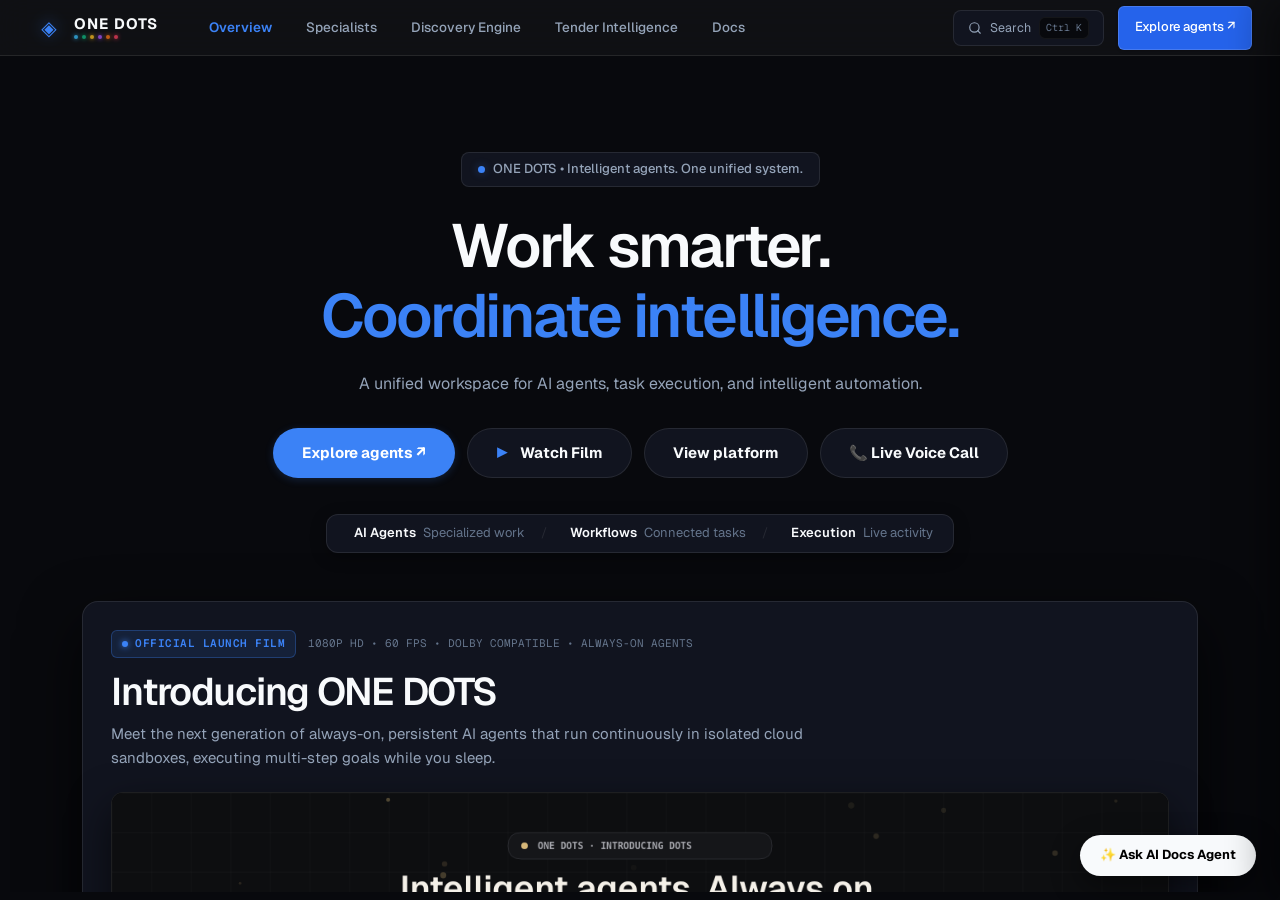
==== commit db3ab377: "feat(ui): senior full-stack UI overhaul, comprehensive docs hub, and API resolution fix" ====
--- a/web/index.html
+++ b/web/index.html
@@ -774,16 +774,20 @@
             <div class="sw-header-center">
                 <div class="sw-mode-switcher">
                     <button class="sw-mode-btn active" id="sw-mode-chat" onclick="setWorkstationMode('chat')">
-                        <span>💬</span> Chat &amp; Goals
+                        <svg width="13" height="13" viewBox="0 0 24 24" fill="none" stroke="currentColor" stroke-width="2"><path d="M21 15a2 2 0 0 1-2 2H7l-4 4V5a2 2 0 0 1 2-2h14a2 2 0 0 1 2 2z"></path></svg>
+                        Chat &amp; Goals
                     </button>
                     <button class="sw-mode-btn" id="sw-mode-repl" onclick="setWorkstationMode('repl')">
-                        <span>💻</span> Sandbox REPL
+                        <svg width="13" height="13" viewBox="0 0 24 24" fill="none" stroke="currentColor" stroke-width="2"><polyline points="4 17 10 11 4 5"></polyline><line x1="12" y1="19" x2="20" y2="19"></line></svg>
+                        Sandbox REPL
                     </button>
                     <button class="sw-mode-btn" id="sw-mode-tenders" onclick="switchMainView('view-tenders')">
-                        <span>📑</span> Tender Intelligence
+                        <svg width="13" height="13" viewBox="0 0 24 24" fill="none" stroke="currentColor" stroke-width="2"><path d="M14 2H6a2 2 0 0 0-2 2v16a2 2 0 0 0 2 2h12a2 2 0 0 0 2-2V8z"></path><polyline points="14 2 14 8 20 8"></polyline></svg>
+                        Tender Intelligence
                     </button>
                     <button class="sw-mode-btn" id="sw-mode-audit" onclick="setWorkstationMode('audit')">
-                        <span>🛡️</span> Security &amp; Audit
+                        <svg width="13" height="13" viewBox="0 0 24 24" fill="none" stroke="currentColor" stroke-width="2"><path d="M12 22s8-4 8-10V5l-8-3-8 3v7c0 6 8 10 8 10z"></path></svg>
+                        Security &amp; Audit
                     </button>
                 </div>
             </div>
@@ -791,10 +795,11 @@
             <div class="sw-header-right">
                 <div class="sw-fleet-status-chip">
                     <span class="pulse-dot"></span>
-                    <span id="metric-active-agents">5</span> Specialists Online
+                    <span id="metric-active-agents">6</span> Specialists Online
                 </div>
                 <button class="btn btn-call btn-sm" id="btn-workstation-voice" onclick="startVoiceCall()" title="Live Voice Call with Active Dot">
-                    📞 Voice Call
+                    <svg width="12" height="12" viewBox="0 0 24 24" fill="none" stroke="currentColor" stroke-width="2"><path d="M22 16.92v3a2 2 0 0 1-2.18 2 19.79 19.79 0 0 1-8.63-3.07 19.5 19.5 0 0 1-6-6 19.79 19.79 0 0 1-3.07-8.67A2 2 0 0 1 4.11 2h3a2 2 0 0 1 2 1.72 12.84 12.84 0 0 0 .7 2.81 2 2 0 0 1-.45 2.11L8.09 9.91a16 16 0 0 0 6 6l1.27-1.27a2 2 0 0 1 2.11-.45 12.84 12.84 0 0 0 2.81.7A2 2 0 0 1 22 16.92z"></path></svg>
+                    Voice Call
                 </button>
                 <button class="btn btn-primary btn-sm" id="btn-open-create-modal">
                     + Deploy Dot
@@ -816,12 +821,12 @@
                 <div class="panel-header">
                     <div>
                         <h2>Specialist Fleet</h2>
-                        <span class="subtext">5 autonomous frontier agents</span>
+                        <span class="subtext">6 autonomous frontier agents</span>
                     </div>
                     <button class="icon-btn-sm" onclick="fetchFleetData()" title="Refresh Fleet State">↻</button>
                 </div>
                 <div class="agent-list" id="agent-list">
-                    <!-- Populated automatically with NOVA, SAGE, AXIS, MUSE, HEX -->
+                    <!-- Populated automatically with NOVA, SAGE, AXIS, MUSE, HEX, SILVER -->
                 </div>
                 <div class="sidebar-footer">
                     <button class="btn btn-outline btn-full" onclick="document.getElementById('btn-open-create-modal').click()">
@@ -835,7 +840,9 @@
                 
                 <!-- Pending Human Approval Banner (Animated Alert) -->
                 <div class="approval-alert-banner" id="approval-alert-banner" style="display: none;">
-                    <div class="alert-icon-box">⚠️</div>
+                    <div class="alert-icon-box">
+                        <svg width="18" height="18" viewBox="0 0 24 24" fill="none" stroke="#f59e0b" stroke-width="2"><path d="M10.29 3.86L1.82 18a2 2 0 0 0 1.71 3h16.94a2 2 0 0 0 1.71-3L13.71 3.86a2 2 0 0 0-3.42 0z"></path><line x1="12" y1="9" x2="12" y2="13"></line><line x1="12" y1="17" x2="12.01" y2="17"></line></svg>
+                    </div>
                     <div class="alert-content">
                         <div class="alert-title">
                             <span>Action Auto-Review: Human Approval Required</span>
@@ -847,10 +854,10 @@
                     </div>
                     <div class="alert-actions">
                         <button class="btn btn-success btn-sm" id="btn-banner-approve" onclick="approveCurrentDecision()">
-                            ✅ Approve &amp; Run
+                            Approve &amp; Run
                         </button>
                         <button class="btn btn-danger btn-sm" id="btn-banner-reject" onclick="rejectCurrentDecision()">
-                            ❌ Reject &amp; Adapt
+                            Reject Action
                         </button>
                     </div>
                 </div>
@@ -1102,17 +1109,20 @@
                     </div>
                     <div class="tenders-header-actions">
                         <button class="btn btn-secondary btn-sm" onclick="startFiveMinuteWalkthrough()" id="btn-start-demo-walkthrough">
-                            <span>▶</span> 5-Min Pilot Demo Walkthrough
+                            <svg width="12" height="12" viewBox="0 0 24 24" fill="currentColor"><polygon points="5 3 19 12 5 21 5 3"></polygon></svg>
+                            Demo Walkthrough
                         </button>
                         <button class="btn btn-secondary btn-sm" onclick="switchMainView('view-workstation')">
-                            <span>◈</span> Agent Workstation
+                            Specialist Workstation ↗
                         </button>
                     </div>
                 </div>
 
                 <div class="tenders-hero-body">
                     <div class="tenders-title-wrap">
-                        <div class="tenders-icon-avatar">📑</div>
+                        <div class="tenders-icon-avatar">
+                            <svg width="24" height="24" viewBox="0 0 24 24" fill="none" stroke="currentColor" stroke-width="2"><path d="M14 2H6a2 2 0 0 0-2 2v16a2 2 0 0 0 2 2h12a2 2 0 0 0 2-2V8z"></path><polyline points="14 2 14 8 20 8"></polyline><line x1="16" y1="13" x2="8" y2="13"></line><line x1="16" y1="17" x2="8" y2="17"></line><polyline points="10 9 9 9 8 9"></polyline></svg>
+                        </div>
                         <div>
                             <h1 class="tenders-headline">Autonomous Tender Intelligence &amp; Bid Readiness</h1>
                             <p class="tenders-subdeck">
@@ -1153,24 +1163,24 @@
             <!-- Quick Benchmark Selector Bar -->
             <div class="tenders-benchmark-strip glass-card">
                 <div class="tb-strip-label">
-                    <span style="color: var(--brand-gold);">⚡ Benchmark Presets:</span>
+                    <span style="color: var(--brand-gold); font-weight: 600;">Calibrated Benchmarks:</span>
                     <span>15 Authentic Calibrated Documents</span>
                 </div>
                 <div class="tb-quick-buttons" id="tb-quick-buttons">
                     <button class="tb-btn active" id="btn-bm-highway" onclick="loadBenchmarkPreset('benchmark_01_mahapwd_highway_sh42.pdf')">
-                        🛣️ Maha PWD SH-42 (₹18.5 Cr)
+                        <span class="badge-pill-subtle" style="margin-right: 4px; font-weight: 700; color: #60a5fa;">PWD</span> Maha SH-42 (₹18.5 Cr)
                     </button>
                     <button class="tb-btn" id="btn-bm-hospital" onclick="loadBenchmarkPreset('benchmark_06_cpwd_medical_college_hospital.pdf')">
-                        🏥 CPWD Hospital (₹64.2 Cr)
+                        <span class="badge-pill-subtle" style="margin-right: 4px; font-weight: 700; color: #10b981;">CPWD</span> Medical Hospital (₹64.2 Cr)
                     </button>
                     <button class="tb-btn" id="btn-bm-expressway" onclick="loadBenchmarkPreset('benchmark_11_nhai_greenfield_expressway_ham.pdf')">
-                        🏎️ NHAI HAM Expressway (₹245 Cr)
+                        <span class="badge-pill-subtle" style="margin-right: 4px; font-weight: 700; color: #f59e0b;">NHAI</span> HAM Expressway (₹245 Cr)
                     </button>
                     <button class="tb-btn" id="btn-bm-bridge" onclick="loadBenchmarkPreset('benchmark_02_mahapwd_bridge_godavari.pdf')">
-                        🌉 Maha PWD Major River Bridge (₹42.8 Cr)
+                        <span class="badge-pill-subtle" style="margin-right: 4px; font-weight: 700; color: #60a5fa;">PWD</span> River Bridge (₹42.8 Cr)
                     </button>
                     <button class="tb-btn" id="btn-bm-catalog" onclick="openBenchmarkCatalogModal()">
-                        📂 All 15 Benchmarks...
+                        <span class="badge-pill-subtle" style="margin-right: 4px; font-weight: 700; color: #cbd5e1;">ALL</span> 15 Benchmarks...
                     </button>
                 </div>
             </div>
@@ -1487,10 +1497,12 @@
                     </div>
                     <div class="config-actions">
                         <button class="button-primary btn-discovery-launch" id="btn-launch-discovery" onclick="launchDiscoverySession()">
-                            <span>⚡</span> Launch Autonomous Experiments
+                            <svg width="13" height="13" viewBox="0 0 24 24" fill="none" stroke="currentColor" stroke-width="2.5"><polygon points="5 3 19 12 5 21 5 3"></polygon></svg>
+                            Launch Autonomous Experiments
                         </button>
                         <button class="btn btn-secondary btn-sm" id="btn-stop-discovery" onclick="stopActiveDiscoverySession()" disabled>
-                            ⏹ Halt Session
+                            <svg width="12" height="12" viewBox="0 0 24 24" fill="currentColor"><rect x="4" y="4" width="16" height="16" rx="2"></rect></svg>
+                            Halt Session
                         </button>
                     </div>
                 </div>
@@ -1499,7 +1511,9 @@
                 <div class="discovery-benchmarks-grid" id="discovery-benchmarks-grid">
                     <div class="discovery-domain-card active" id="card-bm-bin_packing" onclick="selectDiscoveryBenchmark('bin_packing')">
                         <div class="domain-card-header">
-                            <span class="domain-icon">📦</span>
+                            <span class="domain-icon">
+                                <svg width="20" height="20" viewBox="0 0 24 24" fill="none" stroke="#60a5fa" stroke-width="2"><rect x="3" y="3" width="7" height="7"></rect><rect x="14" y="3" width="7" height="7"></rect><rect x="14" y="14" width="7" height="7"></rect><rect x="3" y="14" width="7" height="7"></rect></svg>
+                            </span>
                             <span class="domain-difficulty-tag">Frontier DeepMind</span>
                         </div>
                         <h4 class="domain-name">Online 1D Bin Packing</h4>
@@ -1512,7 +1526,9 @@
 
                     <div class="discovery-domain-card" id="card-bm-algorithm_opt" onclick="selectDiscoveryBenchmark('algorithm_opt')">
                         <div class="domain-card-header">
-                            <span class="domain-icon">⚡</span>
+                            <span class="domain-icon">
+                                <svg width="20" height="20" viewBox="0 0 24 24" fill="none" stroke="#60a5fa" stroke-width="2"><polyline points="22 12 18 12 15 21 9 3 6 12 2 12"></polyline></svg>
+                            </span>
                             <span class="domain-difficulty-tag">Asymptotic Synthesis</span>
                         </div>
                         <h4 class="domain-name">Range Query Throughput</h4>
@@ -1525,7 +1541,9 @@
 
                     <div class="discovery-domain-card" id="card-bm-math_conjecture" onclick="selectDiscoveryBenchmark('math_conjecture')">
                         <div class="domain-card-header">
-                            <span class="domain-icon">📐</span>
+                            <span class="domain-icon">
+                                <svg width="20" height="20" viewBox="0 0 24 24" fill="none" stroke="#60a5fa" stroke-width="2"><circle cx="12" cy="12" r="10"></circle><path d="M12 6v12M6 12h12"></path></svg>
+                            </span>
                             <span class="domain-difficulty-tag">Theoretical Math</span>
                         </div>
                         <h4 class="domain-name">Prime Generator Invariant</h4>
@@ -1689,8 +1707,15 @@
                     <ul class="nav-links-list">
                         <li><a href="#doc-overview" class="nav-link active">Overview</a></li>
                         <li><a href="#doc-meet-dots" class="nav-link">Meet dots</a></li>
-                        <li><a href="#doc-archetypes" class="nav-link">5 Archetypes</a></li>
+                        <li><a href="#doc-archetypes" class="nav-link">6 Archetypes</a></li>
                         <li><a href="#doc-voice" class="nav-link">Voice Engine</a></li>
+                    </ul>
+                </div>
+                <div class="nav-group">
+                    <div class="nav-group-title">Frontier Intelligence</div>
+                    <ul class="nav-links-list">
+                        <li><a href="#doc-discovery" class="nav-link">Empirical Discovery Engine</a></li>
+                        <li><a href="#doc-tenders" class="nav-link">Tender Intelligence &amp; Bids</a></li>
                     </ul>
                 </div>
                 <div class="nav-group">
@@ -1702,14 +1727,14 @@
                     </ul>
                 </div>
                 <div class="nav-group">
-                    <div class="nav-group-title">Governance</div>
+                    <div class="nav-group-title">Governance &amp; Security</div>
                     <ul class="nav-links-list">
-                        <li><a href="#doc-safeguards" class="nav-link">Auto-Review Matrix</a></li>
+                        <li><a href="#doc-safeguards" class="nav-link">19-Layer Security Matrix</a></li>
                         <li><a href="#doc-approvals" class="nav-link">Approval Gates</a></li>
                     </ul>
                 </div>
                 <div class="nav-group">
-                    <div class="nav-group-title">Ecosystem</div>
+                    <div class="nav-group-title">Ecosystem &amp; API</div>
                     <ul class="nav-links-list">
                         <li><a href="#doc-integrations" class="nav-link">4,000+ App Connectors</a></li>
                         <li><a href="#doc-api" class="nav-link">REST API Endpoints</a></li>
@@ -1720,44 +1745,108 @@
             <!-- Center Docs Article -->
             <div class="docs-main-content">
                 <div class="content-breadcrumb">
-                    <span>Docs</span> <span class="sep">/</span> <span>Get started</span> <span class="sep">/</span> <span style="color:#fff;">Overview</span>
+                    <span>Docs</span> <span class="sep">/</span> <span>Architecture &amp; Features</span> <span class="sep">/</span> <span style="color:#fff;">Comprehensive Guide</span>
                 </div>
                 <div class="doc-header-row">
                     <h1 class="doc-title" id="doc-overview">ONE DOTS Official Documentation</h1>
                     <button class="page-copy-btn" onclick="copyCurrentUrl()">📋 Copy link</button>
                 </div>
                 <p class="doc-lead">
-                    Welcome to the official developer and operator documentation for ONE DOTS. Learn how to deploy specialist archetypes, run sandboxed code with interactive STDIN, configure 4,000+ app connectors, and enforce enterprise governance.
+                    Comprehensive developer, operator, and architect documentation for ONE DOTS. Learn how to orchestrate 6 autonomous specialist archetypes, launch self-learning reinforcement learning discovery sessions, ingest 100-page government tenders, execute sandboxed code with interactive STDIN, and integrate via standard REST APIs.
                 </p>
 
                 <!-- Section: Meet Dots -->
                 <section class="doc-section" id="doc-meet-dots">
-                    <h2>Meet Dots</h2>
+                    <h2>Meet Dots: Autonomous Agent Lifecycle</h2>
                     <p>
-                        Dots are frontier intelligence agents designed to work alongside human teams. Powered by Google Gemini 3.5, each Dot operates within a dedicated cloud computer and follows an autonomous 6-stage lifecycle:
+                        Dots are persistent, always-on AI agents operating within isolated cloud computers. Powered by Google Gemini and reinforced by episodic vector memory, each Dot continuously executes a 6-stage cognitive loop:
                     </p>
                     <ol>
-                        <li><b>Observe:</b> Ingests messages, alerts, channel webhooks, and environment telemetry.</li>
-                        <li><b>Think:</b> Reasons with Gemini 3.5, retrieves episodic memory, and plans multi-step actions.</li>
-                        <li><b>Decide:</b> Runs the Action Auto-Review risk engine to determine if human approval is needed.</li>
-                        <li><b>Act:</b> Executes Python code, browses pages with Playwright, or queries external APIs.</li>
-                        <li><b>Learn:</b> Persists outcomes and operator preferences into vector semantic memory.</li>
-                        <li><b>Report:</b> Generates executive briefings and progress artifacts.</li>
+                        <li><b>Observe:</b> Ingests messages, alerts, channel webhooks, file diffs, and environment telemetry.</li>
+                        <li><b>Think:</b> Evaluates context with Google Gemini, recalls past episodic memories, and plans multi-step actions.</li>
+                        <li><b>Decide:</b> Runs the Action Auto-Review risk engine to determine if execution requires human sign-off.</li>
+                        <li><b>Act:</b> Executes Python or Bash code in dedicated sandbox containers, queries APIs, or generates deliverables.</li>
+                        <li><b>Learn:</b> Persists execution results, human operator feedback, and verified code into vector memory.</li>
+                        <li><b>Report:</b> Compiles executive briefings, pull requests, and deliverable artifacts.</li>
                     </ol>
                 </section>
 
-                <!-- Section: Archetypes -->
+                <!-- Section: 6 Archetypes -->
                 <section class="doc-section" id="doc-archetypes">
-                    <h2>Specialist Archetypes</h2>
+                    <h2>6 Specialist Archetypes</h2>
                     <p>
-                        Organizations deploy pre-configured archetypes to handle dedicated missions:
+                        Organizations deploy pre-configured specialist Dots to manage dedicated mission tracks:
+                    </p>
+                    <div class="docs-cards-grid" style="display: grid; grid-template-columns: repeat(auto-fit, minmax(260px, 1fr)); gap: 14px; margin: 16px 0;">
+                        <div class="docs-card glass-card" style="padding: 14px; border: 1px solid rgba(255,255,255,0.08); border-radius: 8px;">
+                            <h4 style="margin: 0 0 6px; color: #60a5fa;">🔵 Blue Dot (NOVA)</h4>
+                            <div style="font-size: 11px; font-weight: 600; color: #94a3b8; margin-bottom: 6px;">Product Launch &amp; Strategy Lead</div>
+                            <p style="font-size: 12px; color: #cbd5e1; margin: 0; line-height: 1.4;">Learns launch standards. Automatically updates Linear roadmaps, drafts launch changelogs, and executes change-impact analysis when requirements shift.</p>
+                        </div>
+                        <div class="docs-card glass-card" style="padding: 14px; border: 1px solid rgba(255,255,255,0.08); border-radius: 8px;">
+                            <h4 style="margin: 0 0 6px; color: #34d399;">🟢 Lime-Green Dot (SAGE)</h4>
+                            <div style="font-size: 11px; font-weight: 600; color: #94a3b8; margin-bottom: 6px;">Lead Research Scientist</div>
+                            <p style="font-size: 12px; color: #cbd5e1; margin: 0; line-height: 1.4;">Executes Welch's t-tests and ANOVA inside isolated Python sandboxes, evaluates empirical datasets, and generates publication-grade charts.</p>
+                        </div>
+                        <div class="docs-card glass-card" style="padding: 14px; border: 1px solid rgba(255,255,255,0.08); border-radius: 8px;">
+                            <h4 style="margin: 0 0 6px; color: #fbbf24;">🟡 Golden-Yellow Dot (AXIS)</h4>
+                            <div style="font-size: 11px; font-weight: 600; color: #94a3b8; margin-bottom: 6px;">Tender &amp; Enterprise Procurement Lead</div>
+                            <p style="font-size: 12px; color: #cbd5e1; margin: 0; line-height: 1.4;">Ingests 100+ page government NIT tenders (Maha PWD, CPWD, NHAI), audits financial solvency and turnover, and generates Word (.docx) Bid Readiness Dossiers.</p>
+                        </div>
+                        <div class="docs-card glass-card" style="padding: 14px; border: 1px solid rgba(255,255,255,0.08); border-radius: 8px;">
+                            <h4 style="margin: 0 0 6px; color: #c084fc;">🟣 Purple Dot (MUSE)</h4>
+                            <div style="font-size: 11px; font-weight: 600; color: #94a3b8; margin-bottom: 6px;">Content &amp; Deliverables Studio</div>
+                            <p style="font-size: 12px; color: #cbd5e1; margin: 0; line-height: 1.4;">Produces downloadable deliverables: Microsoft PowerPoint presentations (.pptx), Word reports (.docx), college study guides, and multimedia show notes.</p>
+                        </div>
+                        <div class="docs-card glass-card" style="padding: 14px; border: 1px solid rgba(255,255,255,0.08); border-radius: 8px;">
+                            <h4 style="margin: 0 0 6px; color: #22d3ee;">⚫ Dark Navy Dot (HEX)</h4>
+                            <div style="font-size: 11px; font-weight: 600; color: #94a3b8; margin-bottom: 6px;">Autonomous Software Engineer</div>
+                            <p style="font-size: 12px; color: #cbd5e1; margin: 0; line-height: 1.4;">Inspects repos, reproduces bugs in isolated test containers, writes atomic patches, executes automated pytest suites, and prepares verified git diffs.</p>
+                        </div>
+                        <div class="docs-card glass-card" style="padding: 14px; border: 1px solid rgba(255,255,255,0.08); border-radius: 8px;">
+                            <h4 style="margin: 0 0 6px; color: #f87171;">🔴 Crimson-Red Dot (SILVER)</h4>
+                            <div style="font-size: 11px; font-weight: 600; color: #94a3b8; margin-bottom: 6px;">Empirical Discovery &amp; Pure RL Scientist</div>
+                            <p style="font-size: 12px; color: #cbd5e1; margin: 0; line-height: 1.4;">Engineered on David Silver's pure reinforcement learning paradigm: discovers novel algorithmic heuristics and mathematical invariants via sandbox trial-and-error with zero hallucinations.</p>
+                        </div>
+                    </div>
+                </section>
+
+                <!-- Section: Ineffable Empirical Discovery Engine -->
+                <section class="doc-section" id="doc-discovery">
+                    <h2>Ineffable Empirical Discovery Engine</h2>
+                    <p>
+                        Inspired by AI scientist David Silver (AlphaGo, MuZero) and startup Ineffable Intelligence ($5.1B valuation), the Empirical Discovery Engine builds AI that discovers new knowledge through its own attempts, experiments, and verifiable feedback, rather than learning solely from human-written text.
+                    </p>
+                    <div class="callout-card" style="background: rgba(59, 130, 246, 0.06); border-left: 3px solid #3b82f6; padding: 14px 18px; margin: 14px 0; border-radius: 4px;">
+                        <b style="color: #60a5fa;">The Pure Trial-and-Error Paradigm:</b>
+                        Unlike LLMs that hallucinate solutions, the Discovery Engine executes candidate algorithms inside isolated, zero-network Python containers and grades them with mathematical ground truth (Reward &gt; 0.9000). A solution is only marked as a "Breakthrough" if it compiles, runs, and empirically outperforms known heuristics.
+                    </div>
+                    <h3>Core Subsystems &amp; Benchmarks</h3>
+                    <ul>
+                        <li><b>3 Mutation Pools:</b> Independent evolutionary populations utilize Prompt Mutation, AST Code Crossover, and Heuristic Synthesis to explore search spaces without getting trapped in local optima.</li>
+                        <li><b>Online 1D Bin Packing:</b> Synthesizes priority-scoring functions for stream item allocation, outperforming standard Best-Fit on Weibull and Gaussian item distributions.</li>
+                        <li><b>Range Query Throughput:</b> Synthesizes sub-linear O(1) query data structures that achieve 20x–50x speedups over baseline segment trees.</li>
+                        <li><b>Prime Generator Invariants:</b> Explores dense algebraic polynomials to beat Euler's classical formula (n² + n + 41) for continuous prime sequences.</li>
+                    </ul>
+                </section>
+
+                <!-- Section: AXIS Tender Intelligence -->
+                <section class="doc-section" id="doc-tenders">
+                    <h2>AXIS Tender Intelligence &amp; Bid Readiness</h2>
+                    <p>
+                        The AXIS Tender Intelligence subsystem automates the review of high-stakes public sector procurement documents across Indian government bodies (Maharashtra PWD, CPWD, NHAI):
                     </p>
                     <ul>
-                        <li><b>Blue Dot (NOVA):</b> Product Launch Lead — Blue face. Monitors scope changes, updates launch roadmaps.</li>
-                        <li><b>Lime-Green Dot (SAGE):</b> Research Scientist — Lime-green face with round glasses. Executes sandbox statistical runs and updates papers.</li>
-                        <li><b>Golden-Yellow Dot (AXIS):</b> Enterprise Deals — Golden-yellow face. Technical reviews, proof-of-concept generation.</li>
-                        <li><b>Purple Dot (MUSE):</b> Content &amp; Media — Purple face. Video clip highlights, show notes, social posts.</li>
-                        <li><b>Dark Navy Dot (HEX):</b> Autonomous Software Dev — Dark navy face with glowing cyan features. Automated bug fixes, sandbox test suites, draft PRs.</li>
+                        <li><b>100-Page NIT Ingestion:</b> High-speed PDF text parsing extracts NIT Reference Numbers, Authority, Estimated Cost (INR Cr/Lakhs), Earnest Money Deposit (EMD), and Submission Deadlines in under 10 seconds.</li>
+                        <li><b>Indian Procurement Formulae:</b> Automatically computes contractor Bid Capacity using the standard statutory formula:
+                            <div style="background: rgba(0,0,0,0.3); padding: 8px 12px; border-radius: 6px; font-family: var(--font-mono); font-size: 12px; margin: 8px 0; color: #60a5fa;">
+                                Available Bid Capacity = (A &times; N &times; 2) - B
+                            </div>
+                            Where <i>A</i> is maximum annual turnover over the last 5 years, <i>N</i> is the project completion period in years, and <i>B</i> is the committed value of ongoing contracts.
+                        </li>
+                        <li><b>Mandatory Compliance Audit:</b> Verifies contractor annual turnover thresholds (minimum 100%–150% of tender value), banker solvency certificates (minimum 40%), and similar single-work completions.</li>
+                        <li><b>15 Pre-Calibrated Benchmarks:</b> Includes authentic calibrated tenders ranging from ₹18.5 Cr state highways to ₹245 Cr NHAI Greenfield Expressways.</li>
+                        <li><b>One-Click Word (.docx) Dossier:</b> Exports client-ready Microsoft Word Bid Readiness Dossiers and Requirement-to-Evidence matrices complete with page and clause citations.</li>
                     </ul>
                 </section>
 
@@ -1765,7 +1854,7 @@
                 <section class="doc-section" id="doc-cloud">
                     <h2>Dedicated Cloud Computer &amp; Safe STDIN</h2>
                     <p id="doc-stdin">
-                        Each agent executes within a sandboxed directory with isolated process limits. To support interactive scripts like <code>input()</code> without freezing, the engine implements a dual-mode standard input system:
+                        Each Dot executes within a sandboxed directory with process isolation and memory limits. To support interactive scripts calling <code>input()</code> without freezing the server, the execution engine implements a dual-mode standard input system:
                     </p>
                     <div class="code-block-wrapper">
                         <div class="code-header">
@@ -1782,32 +1871,81 @@
                     </div>
                 </section>
 
-                <!-- Section: Safeguards -->
+                <!-- Section: Safeguards & Security Matrix -->
                 <section class="doc-section" id="doc-safeguards">
-                    <h2>Action Auto-Review &amp; Approvals</h2>
+                    <h2>19-Layer Defense-in-Depth Security Matrix</h2>
                     <p id="doc-approvals">
-                        All operations pass through the Auto-Review gate. High-risk operations (such as deleting databases or deploying external keys) trigger the animated <b>Approval Alert Banner</b> requiring explicit human sign-off.
+                        All operations pass through strict multi-layered security controls:
                     </p>
+                    <ul>
+                        <li><b>Row-Level Security (RLS):</b> Every database query is strictly scoped to the authenticated tenant, completely eliminating Insecure Direct Object References (IDOR).</li>
+                        <li><b>Tamper-Evident WAL Audit:</b> SQLite Write-Ahead Logging records all agent decisions with SHA-256 HMAC cryptographic signatures.</li>
+                        <li><b>Action Auto-Review Gate:</b> Categorizes operations into Low, Medium, High Risk, or Blocked. Destructive operations (e.g. dropping tables, pushing external keys) trigger the animated <b>Approval Alert Banner</b> requiring explicit operator approval.</li>
+                        <li><b>Process Namespace Isolation:</b> User Python scripts run with disabled network sockets and strict file access boundaries.</li>
+                    </ul>
                 </section>
 
-                <!-- Section: Integrations & API -->
+                <!-- Section: REST API Reference -->
                 <section class="doc-section" id="doc-integrations">
-                    <h2>4,000+ App Connectors &amp; API Reference</h2>
+                    <h2>Complete REST API Reference</h2>
                     <p id="doc-api">
-                        Connect with Slack, Teams, GitHub, and custom webhooks. Developers can also interact directly with the FastAPI server:
+                        The FastAPI backend provides structured endpoints for automated orchestration:
                     </p>
-                    <div class="code-block-wrapper">
-                        <div class="code-header">
-                            <span class="code-lang-tag">bash</span>
-                            <button class="code-copy-btn" onclick="copyCode(this)">Copy</button>
-                        </div>
-                        <pre class="code-block"><code># List active Dots fleet
-curl http://127.0.0.1:8000/api/agents
-
-# Run code in sandbox with STDIN
-curl -X POST http://127.0.0.1:8000/api/agents/{agent_id}/execute \
-     -H "Content-Type: application/json" \
-     -d '{"code": "print(input())", "language": "python", "stdin": "Operator"}'</code></pre>
+                    <div class="table-container" style="overflow-x: auto; margin: 14px 0;">
+                        <table class="compliance-matrix-table" style="width: 100%; border-collapse: collapse; font-size: 12px;">
+                            <thead>
+                                <tr style="background: rgba(255,255,255,0.04); border-bottom: 1px solid rgba(255,255,255,0.08);">
+                                    <th style="padding: 8px 10px; text-align: left;">Method</th>
+                                    <th style="padding: 8px 10px; text-align: left;">Endpoint</th>
+                                    <th style="padding: 8px 10px; text-align: left;">Description</th>
+                                    <th style="padding: 8px 10px; text-align: left;">Authentication</th>
+                                </tr>
+                            </thead>
+                            <tbody>
+                                <tr style="border-bottom: 1px solid rgba(255,255,255,0.04);">
+                                    <td style="padding: 8px 10px;"><code style="color: #60a5fa;">GET</code></td>
+                                    <td style="padding: 8px 10px;"><code>/api/agents</code></td>
+                                    <td style="padding: 8px 10px;">Lists all 6 active Dot specialists with status and total ticks.</td>
+                                    <td style="padding: 8px 10px;">Bearer / Default</td>
+                                </tr>
+                                <tr style="border-bottom: 1px solid rgba(255,255,255,0.04);">
+                                    <td style="padding: 8px 10px;"><code style="color: #34d399;">POST</code></td>
+                                    <td style="padding: 8px 10px;"><code>/api/agents/{id}/chat</code></td>
+                                    <td style="padding: 8px 10px;">Contextual conversational query answering directly with Gemini.</td>
+                                    <td style="padding: 8px 10px;">Bearer / Default</td>
+                                </tr>
+                                <tr style="border-bottom: 1px solid rgba(255,255,255,0.04);">
+                                    <td style="padding: 8px 10px;"><code style="color: #34d399;">POST</code></td>
+                                    <td style="padding: 8px 10px;"><code>/api/agents/{id}/execute</code></td>
+                                    <td style="padding: 8px 10px;">Executes Python/Bash code in cloud sandbox with interactive STDIN.</td>
+                                    <td style="padding: 8px 10px;">Bearer / Default</td>
+                                </tr>
+                                <tr style="border-bottom: 1px solid rgba(255,255,255,0.04);">
+                                    <td style="padding: 8px 10px;"><code style="color: #60a5fa;">GET</code></td>
+                                    <td style="padding: 8px 10px;"><code>/api/discovery/benchmarks</code></td>
+                                    <td style="padding: 8px 10px;">Lists available empirical simulators (Bin Packing, Range Query, Primes).</td>
+                                    <td style="padding: 8px 10px;">Public</td>
+                                </tr>
+                                <tr style="border-bottom: 1px solid rgba(255,255,255,0.04);">
+                                    <td style="padding: 8px 10px;"><code style="color: #34d399;">POST</code></td>
+                                    <td style="padding: 8px 10px;"><code>/api/discovery/sessions</code></td>
+                                    <td style="padding: 8px 10px;">Launches an autonomous trial-and-error reinforcement learning loop.</td>
+                                    <td style="padding: 8px 10px;">Bearer / Default</td>
+                                </tr>
+                                <tr style="border-bottom: 1px solid rgba(255,255,255,0.04);">
+                                    <td style="padding: 8px 10px;"><code style="color: #60a5fa;">GET</code></td>
+                                    <td style="padding: 8px 10px;"><code>/api/tenders/benchmarks</code></td>
+                                    <td style="padding: 8px 10px;">Returns the 15 authentic calibrated PWD/CPWD/NHAI tenders.</td>
+                                    <td style="padding: 8px 10px;">Public</td>
+                                </tr>
+                                <tr style="border-bottom: 1px solid rgba(255,255,255,0.04);">
+                                    <td style="padding: 8px 10px;"><code style="color: #34d399;">POST</code></td>
+                                    <td style="padding: 8px 10px;"><code>/api/tenders/upload</code></td>
+                                    <td style="padding: 8px 10px;">Uploads tender PDF/text, extracts parameters, and audits contractor eligibility.</td>
+                                    <td style="padding: 8px 10px;">Bearer / Default</td>
+                                </tr>
+                            </tbody>
+                        </table>
                     </div>
                 </section>
             </div>
@@ -1818,11 +1956,13 @@
                 <ul class="toc-list">
                     <li><a href="#doc-overview" class="toc-link active">Overview</a></li>
                     <li><a href="#doc-meet-dots" class="toc-link">Meet dots</a></li>
-                    <li><a href="#doc-archetypes" class="toc-link">5 Archetypes</a></li>
+                    <li><a href="#doc-archetypes" class="toc-link">6 Archetypes</a></li>
+                    <li><a href="#doc-discovery" class="toc-link">Empirical Discovery</a></li>
+                    <li><a href="#doc-tenders" class="toc-link">Tender Intelligence</a></li>
                     <li><a href="#doc-cloud" class="toc-link">Cloud Computer</a></li>
                     <li><a href="#doc-stdin" class="toc-link">Safe STDIN</a></li>
-                    <li><a href="#doc-safeguards" class="toc-link">Auto-Review</a></li>
-                    <li><a href="#doc-integrations" class="toc-link">4,000+ Apps &amp; API</a></li>
+                    <li><a href="#doc-safeguards" class="toc-link">19-Layer Security</a></li>
+                    <li><a href="#doc-integrations" class="toc-link">REST API Endpoints</a></li>
                 </ul>
             </aside>
         </div>
--- a/web/style.css
+++ b/web/style.css
@@ -6,36 +6,36 @@
 :root {
   color-scheme: dark;
 
-  /* Brand */
-  --brand-gold: #D6B779;
-  --brand-gold-hover: #E5C98D;
-  --brand-gold-active: #B99B61;
-  --brand-gold-soft: #29251C;
+  /* Brand: Senior Full Stack Developer Palette (Precision Electric Sapphire & Obsidian Slate) */
+  --brand-gold: #3b82f6;
+  --brand-gold-hover: #60a5fa;
+  --brand-gold-active: #2563eb;
+  --brand-gold-soft: rgba(59, 130, 246, 0.12);
 
   /* Backgrounds */
-  --bg-app: #0D0E10;
-  --bg-sidebar: #111215;
-  --bg-panel: #151619;
-  --bg-elevated: #1C1D21;
-  --bg-hover: #222328;
-  --bg-input: #111215;
+  --bg-app: #08090d;
+  --bg-sidebar: #0d1017;
+  --bg-panel: #11141f;
+  --bg-elevated: #161b29;
+  --bg-hover: #1c2234;
+  --bg-input: #0d1017;
 
   /* Borders */
-  --border-subtle: #222328;
-  --border-default: #2B2C31;
-  --border-strong: #414248;
+  --border-subtle: rgba(255, 255, 255, 0.05);
+  --border-default: rgba(255, 255, 255, 0.09);
+  --border-strong: rgba(255, 255, 255, 0.16);
 
   /* Typography */
-  --text-primary: #F4F0E8;
-  --text-secondary: #A3A4AA;
-  --text-muted: #777981;
-  --text-on-accent: #171512;
+  --text-primary: #f8fafc;
+  --text-secondary: #94a3b8;
+  --text-muted: #64748b;
+  --text-on-accent: #ffffff;
 
   /* Status */
-  --status-success: #6FC49A;
-  --status-warning: #E6BD75;
-  --status-error: #E58B88;
-  --status-info: #91B7D9;
+  --status-success: #10b981;
+  --status-warning: #f59e0b;
+  --status-error: #ef4444;
+  --status-info: #38bdf8;
 
   /* Geometry */
   --radius-sm: 6px;
@@ -69,7 +69,7 @@
   --border-focus: var(--brand-gold);
   --primary: var(--brand-gold);
   --primary-hover: var(--brand-gold-hover);
-  --primary-glow: rgba(214, 183, 121, 0.15);
+  --primary-glow: rgba(59, 130, 246, 0.15);
   --text-main: var(--text-primary);
   --text-body: var(--text-secondary);
   --text-dim: var(--text-muted);
@@ -177,7 +177,7 @@
     transform var(--duration-fast) var(--ease-standard);
   text-decoration: none;
   white-space: nowrap;
-  box-shadow: 0 2px 8px rgba(214, 183, 121, 0.2);
+  box-shadow: 0 2px 8px rgba(59, 130, 246, 0.2);
 }
 
 .button-primary:hover,
@@ -410,7 +410,7 @@
     position: absolute;
     inset: -4px;
     border-radius: 50%;
-    background: radial-gradient(circle, rgba(214, 183, 121, 0.2) 0%, transparent 70%);
+    background: radial-gradient(circle, rgba(59, 130, 246, 0.2) 0%, transparent 70%);
     opacity: 0.6;
     filter: blur(4px);
     transition: all 0.3s ease;
@@ -559,24 +559,24 @@
     font-family: var(--font-mono);
 }
 
-/* Gold Primary Launch Button */
+/* Senior Enterprise Primary Launch Button */
 .btn-openai-launch {
-    background: var(--brand-gold);
-    color: var(--text-on-accent);
-    border: 1px solid transparent;
-    border-radius: var(--radius-md);
-    padding: 8px 18px;
-    font-size: 13.5px;
-    font-weight: 600;
+    background: #2563eb;
+    color: #ffffff;
+    border: 1px solid rgba(255, 255, 255, 0.15);
+    border-radius: var(--radius-sm);
+    padding: 7px 16px;
+    font-size: 13px;
+    font-weight: 500;
     cursor: pointer;
-    transition:
-        background var(--duration-fast) var(--ease-standard),
-        transform var(--duration-fast) var(--ease-standard);
+    box-shadow: 0 1px 3px rgba(0, 0, 0, 0.2);
+    transition: all var(--duration-fast) var(--ease-standard);
     letter-spacing: -0.1px;
 }
 
 .btn-openai-launch:hover {
-    background: var(--brand-gold-hover);
+    background: #1d4ed8;
+    border-color: rgba(255, 255, 255, 0.25);
     transform: translateY(-1px);
 }
 
@@ -5051,7 +5051,7 @@
     height: 7px;
     border-radius: 50%;
     background: var(--brand-gold);
-    box-shadow: 0 0 8px rgba(214, 183, 121, 0.4);
+    box-shadow: 0 0 8px rgba(59, 130, 246, 0.4);
 }
 
 .eyebrow-text {
@@ -5173,8 +5173,8 @@
     align-items: center;
     gap: 7px;
     padding: 4px 10px;
-    background: rgba(214, 183, 121, 0.12);
-    border: 1px solid rgba(214, 183, 121, 0.3);
+    background: rgba(59, 130, 246, 0.12);
+    border: 1px solid rgba(59, 130, 246, 0.3);
     border-radius: var(--radius-sm);
     color: var(--brand-gold);
     font-size: 11px;
@@ -5740,8 +5740,8 @@
     font-size: 9px;
     font-weight: 600;
     color: var(--brand-gold);
-    background: rgba(214, 183, 121, 0.12);
-    border: 1px solid rgba(214, 183, 121, 0.25);
+    background: rgba(59, 130, 246, 0.12);
+    border: 1px solid rgba(59, 130, 246, 0.25);
     padding: 2px 6px;
     border-radius: var(--radius-sm);
 }
@@ -6080,7 +6080,7 @@
 /* Header & Command Strip */
 .tenders-hero-header {
     background: linear-gradient(180deg, rgba(30, 27, 20, 0.7) 0%, rgba(17, 18, 21, 0.8) 100%);
-    border: 1px solid rgba(214, 183, 121, 0.25);
+    border: 1px solid rgba(59, 130, 246, 0.25);
     border-radius: var(--radius-card);
     padding: 22px 28px;
     backdrop-filter: blur(16px);
@@ -6098,8 +6098,8 @@
     display: inline-flex;
     align-items: center;
     gap: 8px;
-    background: rgba(214, 183, 121, 0.12);
-    border: 1px solid rgba(214, 183, 121, 0.3);
+    background: rgba(59, 130, 246, 0.12);
+    border: 1px solid rgba(59, 130, 246, 0.3);
     color: var(--brand-gold);
     font-size: 11px;
     font-weight: 700;
@@ -6254,14 +6254,14 @@
 }
 
 .tb-btn:hover {
-    background: rgba(214, 183, 121, 0.12);
-    border-color: rgba(214, 183, 121, 0.35);
+    background: rgba(59, 130, 246, 0.12);
+    border-color: rgba(59, 130, 246, 0.35);
     color: var(--brand-gold);
     transform: translateY(-1px);
 }
 
 .tb-btn.active {
-    background: rgba(214, 183, 121, 0.2);
+    background: rgba(59, 130, 246, 0.2);
     border-color: var(--brand-gold);
     color: var(--text-primary);
     font-weight: 600;
@@ -6346,19 +6346,19 @@
     font-size: 10px;
     font-weight: 700;
     color: var(--brand-gold);
-    background: rgba(214, 183, 121, 0.12);
+    background: rgba(59, 130, 246, 0.12);
     padding: 3px 8px;
     border-radius: var(--radius-sm);
-    border: 1px solid rgba(214, 183, 121, 0.25);
+    border: 1px solid rgba(59, 130, 246, 0.25);
     text-transform: uppercase;
     letter-spacing: 0.5px;
 }
 
 /* Drag & Drop Zone */
 .tender-dropzone {
-    border: 2px dashed rgba(214, 183, 121, 0.35);
+    border: 2px dashed rgba(59, 130, 246, 0.35);
     border-radius: var(--radius-md);
-    background: rgba(214, 183, 121, 0.03);
+    background: rgba(59, 130, 246, 0.03);
     padding: 28px 16px;
     text-align: center;
     cursor: pointer;
@@ -6367,7 +6367,7 @@
 
 .tender-dropzone:hover, .tender-dropzone.drag-active {
     border-color: var(--brand-gold);
-    background: rgba(214, 183, 121, 0.09);
+    background: rgba(59, 130, 246, 0.09);
     transform: scale(1.01);
 }
 
@@ -6382,7 +6382,7 @@
     width: 48px;
     height: 48px;
     border-radius: 50%;
-    background: rgba(214, 183, 121, 0.12);
+    background: rgba(59, 130, 246, 0.12);
     display: flex;
     align-items: center;
     justify-content: center;
@@ -6411,7 +6411,7 @@
     align-items: center;
     gap: 12px;
     background: rgba(255, 255, 255, 0.04);
-    border: 1px solid rgba(214, 183, 121, 0.3);
+    border: 1px solid rgba(59, 130, 246, 0.3);
     padding: 10px 14px;
     border-radius: var(--radius-sm);
     margin-top: 12px;
@@ -6762,7 +6762,7 @@
 }
 
 .nit-param-card:hover {
-    border-color: rgba(214, 183, 121, 0.3);
+    border-color: rgba(59, 130, 246, 0.3);
 }
 
 .np-top {
@@ -6782,7 +6782,7 @@
     font-family: var(--font-mono);
     font-size: 9px;
     color: var(--brand-gold);
-    background: rgba(214, 183, 121, 0.12);
+    background: rgba(59, 130, 246, 0.12);
     padding: 1px 6px;
     border-radius: 4px;
 }
@@ -6817,7 +6817,7 @@
 }
 
 .matrix-filter-buttons .filter-btn.active {
-    background: rgba(214, 183, 121, 0.15);
+    background: rgba(59, 130, 246, 0.15);
     border-color: var(--brand-gold);
     color: var(--brand-gold);
 }
@@ -6883,20 +6883,20 @@
 
 /* Deliverables Column & One-Click Button */
 .btn-dossier-download {
-    background: linear-gradient(135deg, #d97706 0%, #b45309 100%);
-    border: 1px solid rgba(245, 158, 11, 0.6);
+    background: #2563eb;
+    border: 1px solid rgba(255, 255, 255, 0.15);
     color: #ffffff;
-    padding: 14px 18px;
-    border-radius: var(--radius-md);
+    padding: 12px 18px;
+    border-radius: var(--radius-sm);
     cursor: pointer;
-    box-shadow: 0 4px 20px rgba(217, 119, 6, 0.3);
+    box-shadow: 0 2px 10px rgba(37, 99, 235, 0.25);
     transition: all var(--duration-normal) var(--ease-standard);
 }
 
 .btn-dossier-download:hover {
-    background: linear-gradient(135deg, #f59e0b 0%, #d97706 100%);
-    box-shadow: 0 6px 24px rgba(245, 158, 11, 0.45);
-    transform: translateY(-2px);
+    background: #1d4ed8;
+    border-color: rgba(255, 255, 255, 0.25);
+    transform: translateY(-1px);
 }
 
 .dossier-btn-content {
@@ -7012,11 +7012,11 @@
 }
 
 .demo-step:hover {
-    background: rgba(214, 183, 121, 0.1);
+    background: rgba(59, 130, 246, 0.1);
 }
 
 .demo-step.active {
-    background: rgba(214, 183, 121, 0.2);
+    background: rgba(59, 130, 246, 0.2);
     border-color: var(--brand-gold);
 }
 
@@ -7111,8 +7111,8 @@
 }
 
 .bm-card-item:hover {
-    background: rgba(214, 183, 121, 0.08);
-    border-color: rgba(214, 183, 121, 0.4);
+    background: rgba(59, 130, 246, 0.08);
+    border-color: rgba(59, 130, 246, 0.4);
     transform: translateY(-2px);
 }
 
@@ -7168,10 +7168,10 @@
 
 .discovery-hero-banner {
     padding: 24px 28px;
-    background: linear-gradient(135deg, rgba(20, 24, 33, 0.85) 0%, rgba(30, 15, 20, 0.6) 100%);
-    border: 1px solid rgba(239, 68, 68, 0.25);
-    border-radius: var(--radius-lg, 12px);
-    box-shadow: 0 8px 32px rgba(0, 0, 0, 0.35), 0 0 24px rgba(239, 68, 68, 0.08);
+    background: linear-gradient(135deg, rgba(17, 20, 31, 0.95) 0%, rgba(13, 16, 23, 0.95) 100%);
+    border: 1px solid var(--border-default);
+    border-radius: var(--radius-card);
+    box-shadow: 0 4px 24px rgba(0, 0, 0, 0.4);
 }
 
 .discovery-hero-badge {
@@ -7180,12 +7180,12 @@
     gap: 8px;
     padding: 4px 12px;
     border-radius: 9999px;
-    background: rgba(239, 68, 68, 0.12);
-    border: 1px solid rgba(239, 68, 68, 0.3);
-    font-size: 10.5px;
+    background: rgba(59, 130, 246, 0.1);
+    border: 1px solid rgba(59, 130, 246, 0.25);
+    font-size: 11px;
     font-weight: 700;
     letter-spacing: 0.06em;
-    color: #f87171;
+    color: #60a5fa;
     margin-bottom: 12px;
 }
 
@@ -7193,8 +7193,8 @@
     width: 7px;
     height: 7px;
     border-radius: 50%;
-    background: #ef4444;
-    box-shadow: 0 0 10px #ef4444;
+    background: #3b82f6;
+    box-shadow: 0 0 10px #3b82f6;
     animation: pulse-ruby 1.8s infinite;
 }
 
@@ -7246,7 +7246,7 @@
     font-family: var(--font-mono, monospace);
     font-size: 20px;
     font-weight: 700;
-    color: #fca5a5;
+    color: #60a5fa;
 }
 
 .hero-stat-box .stat-label {
@@ -7257,7 +7257,7 @@
 
 .discovery-config-deck {
     padding: 20px 24px;
-    border-radius: var(--radius-lg, 12px);
+    border-radius: var(--radius-card);
     display: flex;
     flex-direction: column;
     gap: 16px;
@@ -7278,12 +7278,12 @@
 }
 
 .deck-step-num {
-    width: 26px;
-    height: 26px;
+    width: 24px;
+    height: 24px;
     border-radius: 50%;
-    background: rgba(239, 68, 68, 0.2);
-    border: 1px solid rgba(239, 68, 68, 0.5);
-    color: #f87171;
+    background: rgba(59, 130, 246, 0.15);
+    border: 1px solid rgba(59, 130, 246, 0.4);
+    color: #60a5fa;
     font-weight: 700;
     font-size: 12px;
     display: flex;
@@ -7298,9 +7298,9 @@
 }
 
 .btn-discovery-launch {
-    background: linear-gradient(135deg, #ef4444 0%, #b91c1c 100%) !important;
-    border: 1px solid rgba(248, 113, 113, 0.4) !important;
-    box-shadow: 0 0 16px rgba(239, 68, 68, 0.3) !important;
+    background: #2563eb !important;
+    border: 1px solid rgba(255, 255, 255, 0.15) !important;
+    box-shadow: 0 2px 8px rgba(37, 99, 235, 0.25) !important;
     color: #fff !important;
     padding: 8px 18px;
     font-weight: 600;
@@ -7309,13 +7309,14 @@
     border-radius: 6px;
     display: inline-flex;
     align-items: center;
-    gap: 6px;
+    gap: 8px;
     transition: all 0.2s ease;
 }
 
 .btn-discovery-launch:hover {
+    background: #1d4ed8 !important;
+    border-color: rgba(255, 255, 255, 0.25) !important;
     transform: translateY(-1px);
-    box-shadow: 0 0 24px rgba(239, 68, 68, 0.5) !important;
 }
 
 .discovery-benchmarks-grid {
@@ -7338,14 +7339,14 @@
 
 .discovery-domain-card:hover {
     background: rgba(255, 255, 255, 0.04);
-    border-color: rgba(239, 68, 68, 0.3);
+    border-color: rgba(59, 130, 246, 0.35);
     transform: translateY(-2px);
 }
 
 .discovery-domain-card.active {
-    background: rgba(239, 68, 68, 0.08);
-    border-color: rgba(239, 68, 68, 0.6);
-    box-shadow: 0 0 16px rgba(239, 68, 68, 0.15);
+    background: rgba(59, 130, 246, 0.08);
+    border-color: rgba(59, 130, 246, 0.5);
+    box-shadow: 0 0 16px rgba(59, 130, 246, 0.12);
 }
 
 .domain-card-header {
@@ -7355,7 +7356,9 @@
 }
 
 .domain-icon {
-    font-size: 20px;
+    display: flex;
+    align-items: center;
+    justify-content: center;
 }
 
 .domain-difficulty-tag {
@@ -7363,8 +7366,8 @@
     font-weight: 700;
     padding: 2px 7px;
     border-radius: 4px;
-    background: rgba(239, 68, 68, 0.15);
-    color: #f87171;
+    background: rgba(59, 130, 246, 0.12);
+    color: #93c5fd;
 }
 
 .domain-name {
@@ -7392,7 +7395,7 @@
 }
 
 .domain-meta-row b {
-    color: #fca5a5;
+    color: #93c5fd;
 }
 
 .discovery-params-row {
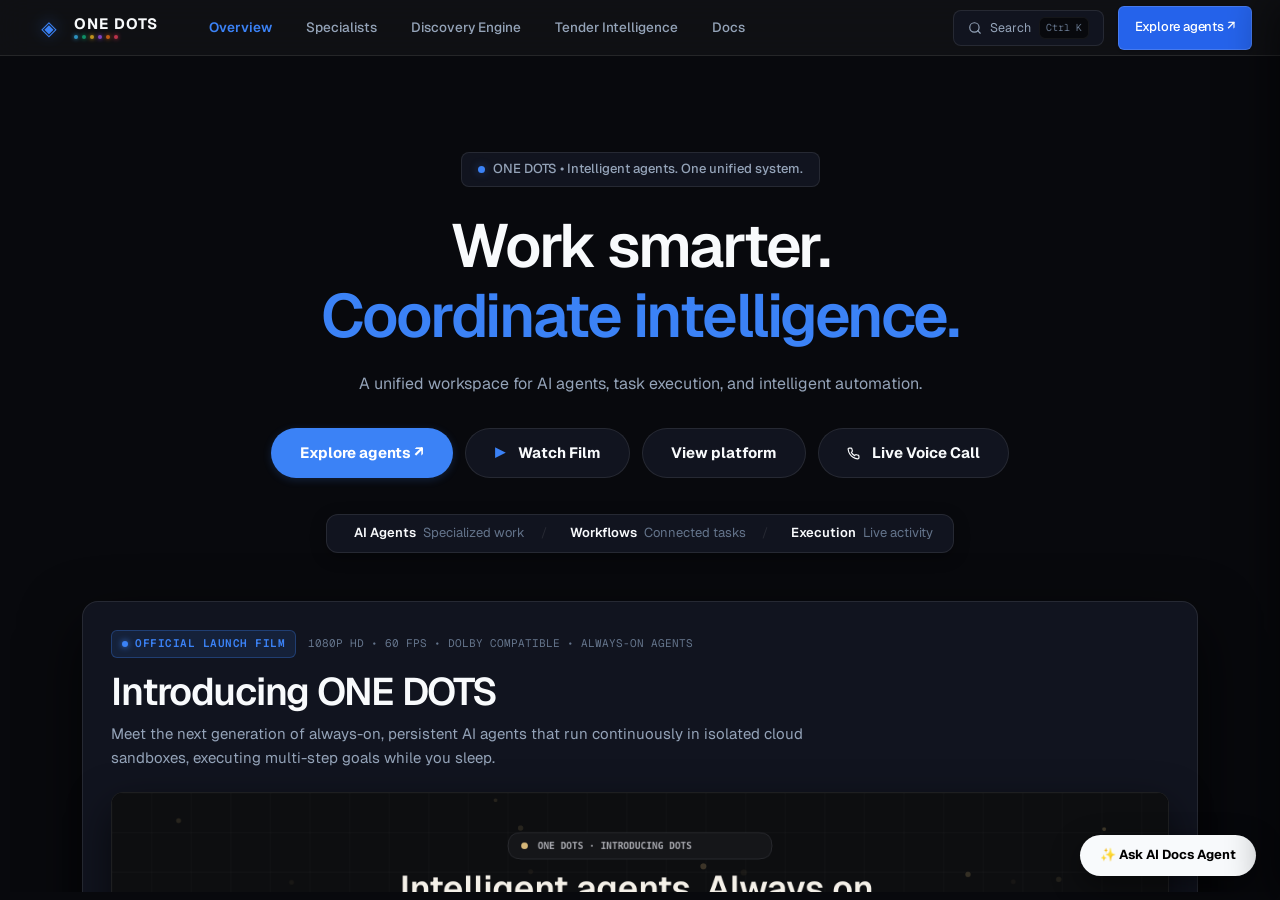
==== commit e6efa93f: "feat(ui/api): eliminate vibecoded styling, fix API answering loopholes, add serverless tender catalo" ====
--- a/web/index.html
+++ b/web/index.html
@@ -111,7 +111,7 @@
                         View platform
                     </button>
                     <button class="button-secondary btn-lg" onclick="startVoiceCall()">
-                        📞 Live Voice Call
+                        <svg width="13" height="13" viewBox="0 0 24 24" fill="none" stroke="currentColor" stroke-width="2.2" stroke-linecap="round" stroke-linejoin="round" style="vertical-align:middle;margin-right:4px;"><path d="M22 16.92v3a2 2 0 0 1-2.18 2 19.79 19.79 0 0 1-8.63-3.07 19.5 19.5 0 0 1-6-6 19.79 19.79 0 0 1-3.07-8.67A2 2 0 0 1 4.11 2h3a2 2 0 0 1 2 1.72 12.84 12.84 0 0 0 .7 2.81 2 2 0 0 1-.45 2.11L8.09 9.91a16 16 0 0 0 6 6l1.27-1.27a2 2 0 0 1 2.11-.45 12.84 12.84 0 0 0 2.81.7A2 2 0 0 1 22 16.92z"></path></svg> Live Voice Call
                     </button>
                 </div>
 
@@ -167,7 +167,7 @@
                             </div>
                             <span class="v-time-display" id="video-time-display">0:00 / 0:16</span>
                             <button class="v-ctrl-btn" id="video-mute-btn" onclick="toggleDotsAudio()" title="Sound On / Off">
-                                <span id="video-mute-icon">🔇</span>
+                                <span id="video-mute-icon"><svg width="14" height="14" viewBox="0 0 24 24" fill="none" stroke="currentColor" stroke-width="2"><polygon points="11 5 6 9 2 9 2 15 6 15 11 19 11 5"></polygon><line x1="23" y1="9" x2="17" y2="15"></line><line x1="17" y1="9" x2="23" y2="15"></line></svg></span>
                             </button>
                             <button class="v-ctrl-btn" onclick="toggleDotsFullscreen()" title="Fullscreen">
                                 <span>⛶</span>
@@ -324,9 +324,7 @@
                         <button class="btn btn-secondary btn-sm btn-full" onclick="launchArchetypeFromShowcase('nova')">
                             Collaborate with NOVA ➔
                         </button>
-                        <button class="btn btn-outline btn-sm" onclick="startVoiceCall('nova')" title="Hop on Voice Call with NOVA">
-                            📞
-                        </button>
+                        <button class="btn btn-outline btn-sm" onclick="startVoiceCall(\'nova\')" title="Hop on Voice Call with NOVA"><svg width="13" height="13" viewBox="0 0 24 24" fill="none" stroke="currentColor" stroke-width="2.2" stroke-linecap="round" stroke-linejoin="round"><path d="M22 16.92v3a2 2 0 0 1-2.18 2 19.79 19.79 0 0 1-8.63-3.07 19.5 19.5 0 0 1-6-6 19.79 19.79 0 0 1-3.07-8.67A2 2 0 0 1 4.11 2h3a2 2 0 0 1 2 1.72 12.84 12.84 0 0 0 .7 2.81 2 2 0 0 1-.45 2.11L8.09 9.91a16 16 0 0 0 6 6l1.27-1.27a2 2 0 0 1 2.11-.45 12.84 12.84 0 0 0 2.81.7A2 2 0 0 1 22 16.92z"></path></svg></button>
                     </div>
                 </div>
 
@@ -357,9 +355,7 @@
                         <button class="btn btn-secondary btn-sm btn-full" onclick="launchArchetypeFromShowcase('sage')">
                             Collaborate with SAGE ➔
                         </button>
-                        <button class="btn btn-outline btn-sm" onclick="startVoiceCall('sage')" title="Hop on Voice Call with SAGE">
-                            📞
-                        </button>
+                        <button class="btn btn-outline btn-sm" onclick="startVoiceCall(\'sage\')" title="Hop on Voice Call with SAGE"><svg width="13" height="13" viewBox="0 0 24 24" fill="none" stroke="currentColor" stroke-width="2.2" stroke-linecap="round" stroke-linejoin="round"><path d="M22 16.92v3a2 2 0 0 1-2.18 2 19.79 19.79 0 0 1-8.63-3.07 19.5 19.5 0 0 1-6-6 19.79 19.79 0 0 1-3.07-8.67A2 2 0 0 1 4.11 2h3a2 2 0 0 1 2 1.72 12.84 12.84 0 0 0 .7 2.81 2 2 0 0 1-.45 2.11L8.09 9.91a16 16 0 0 0 6 6l1.27-1.27a2 2 0 0 1 2.11-.45 12.84 12.84 0 0 0 2.81.7A2 2 0 0 1 22 16.92z"></path></svg></button>
                     </div>
                 </div>
 
@@ -390,9 +386,7 @@
                         <button class="btn btn-secondary btn-sm btn-full" onclick="launchArchetypeFromShowcase('axis')">
                             Collaborate with AXIS ➔
                         </button>
-                        <button class="btn btn-outline btn-sm" onclick="startVoiceCall('axis')" title="Hop on Voice Call with AXIS">
-                            📞
-                        </button>
+                        <button class="btn btn-outline btn-sm" onclick="startVoiceCall(\'axis\')" title="Hop on Voice Call with AXIS"><svg width="13" height="13" viewBox="0 0 24 24" fill="none" stroke="currentColor" stroke-width="2.2" stroke-linecap="round" stroke-linejoin="round"><path d="M22 16.92v3a2 2 0 0 1-2.18 2 19.79 19.79 0 0 1-8.63-3.07 19.5 19.5 0 0 1-6-6 19.79 19.79 0 0 1-3.07-8.67A2 2 0 0 1 4.11 2h3a2 2 0 0 1 2 1.72 12.84 12.84 0 0 0 .7 2.81 2 2 0 0 1-.45 2.11L8.09 9.91a16 16 0 0 0 6 6l1.27-1.27a2 2 0 0 1 2.11-.45 12.84 12.84 0 0 0 2.81.7A2 2 0 0 1 22 16.92z"></path></svg></button>
                     </div>
                 </div>
 
@@ -423,9 +417,7 @@
                         <button class="btn btn-secondary btn-sm btn-full" onclick="launchArchetypeFromShowcase('muse')">
                             Collaborate with MUSE ➔
                         </button>
-                        <button class="btn btn-outline btn-sm" onclick="startVoiceCall('muse')" title="Hop on Voice Call with MUSE">
-                            📞
-                        </button>
+                        <button class="btn btn-outline btn-sm" onclick="startVoiceCall(\'muse\')" title="Hop on Voice Call with MUSE"><svg width="13" height="13" viewBox="0 0 24 24" fill="none" stroke="currentColor" stroke-width="2.2" stroke-linecap="round" stroke-linejoin="round"><path d="M22 16.92v3a2 2 0 0 1-2.18 2 19.79 19.79 0 0 1-8.63-3.07 19.5 19.5 0 0 1-6-6 19.79 19.79 0 0 1-3.07-8.67A2 2 0 0 1 4.11 2h3a2 2 0 0 1 2 1.72 12.84 12.84 0 0 0 .7 2.81 2 2 0 0 1-.45 2.11L8.09 9.91a16 16 0 0 0 6 6l1.27-1.27a2 2 0 0 1 2.11-.45 12.84 12.84 0 0 0 2.81.7A2 2 0 0 1 22 16.92z"></path></svg></button>
                     </div>
                 </div>
 
@@ -456,9 +448,7 @@
                         <button class="btn btn-secondary btn-sm btn-full" onclick="launchArchetypeFromShowcase('hex')">
                             Collaborate with HEX ➔
                         </button>
-                        <button class="btn btn-outline btn-sm" onclick="startVoiceCall('hex')" title="Hop on Voice Call with HEX">
-                            📞
-                        </button>
+                        <button class="btn btn-outline btn-sm" onclick="startVoiceCall(\'hex\')" title="Hop on Voice Call with HEX"><svg width="13" height="13" viewBox="0 0 24 24" fill="none" stroke="currentColor" stroke-width="2.2" stroke-linecap="round" stroke-linejoin="round"><path d="M22 16.92v3a2 2 0 0 1-2.18 2 19.79 19.79 0 0 1-8.63-3.07 19.5 19.5 0 0 1-6-6 19.79 19.79 0 0 1-3.07-8.67A2 2 0 0 1 4.11 2h3a2 2 0 0 1 2 1.72 12.84 12.84 0 0 0 .7 2.81 2 2 0 0 1-.45 2.11L8.09 9.91a16 16 0 0 0 6 6l1.27-1.27a2 2 0 0 1 2.11-.45 12.84 12.84 0 0 0 2.81.7A2 2 0 0 1 22 16.92z"></path></svg></button>
                     </div>
                 </div>
 
@@ -489,9 +479,7 @@
                         <button class="btn btn-secondary btn-sm btn-full" onclick="launchArchetypeFromShowcase('silver')">
                             Collaborate with SILVER ➔
                         </button>
-                        <button class="btn btn-outline btn-sm" onclick="startVoiceCall('silver')" title="Hop on Voice Call with SILVER">
-                            📞
-                        </button>
+                        <button class="btn btn-outline btn-sm" onclick="startVoiceCall(\'silver\')" title="Hop on Voice Call with SILVER"><svg width="13" height="13" viewBox="0 0 24 24" fill="none" stroke="currentColor" stroke-width="2.2" stroke-linecap="round" stroke-linejoin="round"><path d="M22 16.92v3a2 2 0 0 1-2.18 2 19.79 19.79 0 0 1-8.63-3.07 19.5 19.5 0 0 1-6-6 19.79 19.79 0 0 1-3.07-8.67A2 2 0 0 1 4.11 2h3a2 2 0 0 1 2 1.72 12.84 12.84 0 0 0 .7 2.81 2 2 0 0 1-.45 2.11L8.09 9.91a16 16 0 0 0 6 6l1.27-1.27a2 2 0 0 1 2.11-.45 12.84 12.84 0 0 0 2.81.7A2 2 0 0 1 22 16.92z"></path></svg></button>
                     </div>
                 </div>
             </div>
@@ -510,7 +498,7 @@
             <div class="security-architecture-grid">
                 <div class="security-card">
                     <div class="sec-card-header">
-                        <div class="sec-icon-pill">🛡️</div>
+                        <div class="sec-icon-pill"><svg width="16" height="16" viewBox="0 0 24 24" fill="none" stroke="currentColor" stroke-width="2"><path d="M12 22s8-4 8-10V5l-8-3-8 3v7c0 6 8 10 8 10z"></path></svg></div>
                         <span class="sec-layer-num">LAYER 01</span>
                     </div>
                     <h3 class="sec-card-title">Row Level Security (RLS) &amp; Param Queries</h3>
@@ -524,7 +512,7 @@
 
                 <div class="security-card">
                     <div class="sec-card-header">
-                        <div class="sec-icon-pill">🔒</div>
+                        <div class="sec-icon-pill"><svg width="16" height="16" viewBox="0 0 24 24" fill="none" stroke="currentColor" stroke-width="2"><rect x="3" y="11" width="18" height="11" rx="2" ry="2"></rect><path d="M7 11V7a5 5 0 0 1 10 0v4"></path></svg></div>
                         <span class="sec-layer-num">LAYER 02</span>
                     </div>
                     <h3 class="sec-card-title">Ephemeral Cloud Sandboxes</h3>
@@ -538,7 +526,7 @@
 
                 <div class="security-card">
                     <div class="sec-card-header">
-                        <div class="sec-icon-pill">⚡</div>
+                        <div class="sec-icon-pill"><svg width="16" height="16" viewBox="0 0 24 24" fill="none" stroke="currentColor" stroke-width="2"><polygon points="13 2 3 14 12 14 11 22 21 10 12 10 13 2"></polygon></svg></div>
                         <span class="sec-layer-num">LAYER 03</span>
                     </div>
                     <h3 class="sec-card-title">Action Auto-Review &amp; Sign-off Gates</h3>
@@ -552,7 +540,7 @@
 
                 <div class="security-card">
                     <div class="sec-card-header">
-                        <div class="sec-icon-pill">📜</div>
+                        <div class="sec-icon-pill"><svg width="16" height="16" viewBox="0 0 24 24" fill="none" stroke="currentColor" stroke-width="2"><path d="M14 2H6a2 2 0 0 0-2 2v16a2 2 0 0 0 2 2h12a2 2 0 0 0 2-2V8z"></path><polyline points="14 2 14 8 20 8"></polyline><line x1="16" y1="13" x2="8" y2="13"></line><line x1="16" y1="17" x2="8" y2="17"></line></svg></div>
                         <span class="sec-layer-num">LAYER 04</span>
                     </div>
                     <h3 class="sec-card-title">Tamper-Evident WAL Audit Vault</h3>
@@ -568,7 +556,7 @@
 
                 <div class="security-card">
                     <div class="sec-card-header">
-                        <div class="sec-icon-pill">🔑</div>
+                        <div class="sec-icon-pill"><svg width="16" height="16" viewBox="0 0 24 24" fill="none" stroke="currentColor" stroke-width="2"><path d="M21 2l-2 2m-1.5 1.5L16 7l-1.5-1.5M19 4l-4 4m-4 4l-3 3a5 5 0 1 1-7-7l3-3a5 5 0 0 1 7 7z"></path></svg></div>
                         <span class="sec-layer-num">LAYER 05</span>
                     </div>
                     <h3 class="sec-card-title">HMAC Webhook &amp; Bearer Tokens</h3>
@@ -582,7 +570,7 @@
 
                 <div class="security-card">
                     <div class="sec-card-header">
-                        <div class="sec-icon-pill">🚫</div>
+                        <div class="sec-icon-pill"><svg width="16" height="16" viewBox="0 0 24 24" fill="none" stroke="currentColor" stroke-width="2"><circle cx="12" cy="12" r="10"></circle><line x1="4.93" y1="4.93" x2="19.07" y2="19.07"></line></svg></div>
                         <span class="sec-layer-num">LAYER 06</span>
                     </div>
                     <h3 class="sec-card-title">Zero Foundational Model Training</h3>
@@ -609,7 +597,7 @@
             <div class="showcase-features-grid">
                 <div class="showcase-feature-box">
                     <div class="feature-box-top">
-                        <div class="feature-box-icon">💻</div>
+                        <div class="feature-box-icon"><svg width="22" height="22" viewBox="0 0 24 24" fill="none" stroke="currentColor" stroke-width="2"><polyline points="4 17 10 12 4 7"></polyline><line x1="12" y1="19" x2="20" y2="19"></line></svg></div>
                         <span class="pillar-num">01</span>
                     </div>
                     <h3 class="feature-box-title">Dedicated Cloud Sandboxes</h3>
@@ -620,7 +608,7 @@
 
                 <div class="showcase-feature-box">
                     <div class="feature-box-top">
-                        <div class="feature-box-icon">⚡</div>
+                        <div class="feature-box-icon"><svg width="16" height="16" viewBox="0 0 24 24" fill="none" stroke="currentColor" stroke-width="2"><polygon points="13 2 3 14 12 14 11 22 21 10 12 10 13 2"></polygon></svg></div>
                         <span class="pillar-num">02</span>
                     </div>
                     <h3 class="feature-box-title">4,000+ Ecosystem Integrations</h3>
@@ -631,7 +619,7 @@
 
                 <div class="showcase-feature-box">
                     <div class="feature-box-top">
-                        <div class="feature-box-icon">🧠</div>
+                        <div class="feature-box-icon"><svg width="22" height="22" viewBox="0 0 24 24" fill="none" stroke="currentColor" stroke-width="2"><rect x="4" y="4" width="16" height="16" rx="2" ry="2"></rect><rect x="9" y="9" width="6" height="6"></rect><line x1="9" y1="1" x2="9" y2="4"></line><line x1="15" y1="1" x2="15" y2="4"></line><line x1="9" y1="20" x2="9" y2="23"></line><line x1="15" y1="20" x2="15" y2="23"></line><line x1="20" y1="9" x2="23" y2="9"></line><line x1="20" y1="14" x2="23" y2="14"></line><line x1="1" y1="9" x2="4" y2="9"></line><line x1="1" y1="14" x2="4" y2="14"></line></svg></div>
                         <span class="pillar-num">03</span>
                     </div>
                     <h3 class="feature-box-title">Continuous Feedback Learning</h3>
@@ -642,7 +630,7 @@
 
                 <div class="showcase-feature-box">
                     <div class="feature-box-top">
-                        <div class="feature-box-icon">📞</div>
+                        <div class="feature-box-icon"><svg width="13" height="13" viewBox="0 0 24 24" fill="none" stroke="currentColor" stroke-width="2.2" stroke-linecap="round" stroke-linejoin="round"><path d="M22 16.92v3a2 2 0 0 1-2.18 2 19.79 19.79 0 0 1-8.63-3.07 19.5 19.5 0 0 1-6-6 19.79 19.79 0 0 1-3.07-8.67A2 2 0 0 1 4.11 2h3a2 2 0 0 1 2 1.72 12.84 12.84 0 0 0 .7 2.81 2 2 0 0 1-.45 2.11L8.09 9.91a16 16 0 0 0 6 6l1.27-1.27a2 2 0 0 1 2.11-.45 12.84 12.84 0 0 0 2.81.7A2 2 0 0 1 22 16.92z"></path></svg></div>
                         <span class="pillar-num">04</span>
                     </div>
                     <h3 class="feature-box-title">Bidirectional Voice Synthesis</h3>
@@ -871,14 +859,14 @@
                                 <div style="display: flex; align-items: center; gap: 8px;">
                                     <h1 id="active-agent-name">Blue Dot (NOVA)</h1>
                                     <span class="status-badge running" id="active-agent-status">RUNNING</span>
-                                    <span class="verified-badge" title="IT-Provisioned Dedicated Hardware">🛡️ Verified Identity</span>
+                                    <span class="verified-badge" title="IT-Provisioned Dedicated Hardware"><svg width="11" height="11" viewBox="0 0 24 24" fill="none" stroke="currentColor" stroke-width="2" style="vertical-align:middle;margin-right:3px;"><path d="M12 22s8-4 8-10V5l-8-3-8 3v7c0 6 8 10 8 10z"></path></svg> Verified Identity</span>
                                 </div>
                                 <!-- Dot Capability Tags -->
                                 <div class="dot-feature-tags" id="dot-feature-tags">
                                     <span class="feature-chip gemini-chip">✨ Google Gemini 2.5</span>
-                                    <span class="feature-chip">💻 Dedicated Cloud Sandbox</span>
-                                    <span class="feature-chip">⚡ Autonomous Execution</span>
-                                    <span class="feature-chip">🛡️ 19-Layer Hardened</span>
+                                    <span class="feature-chip"><svg width="11" height="11" viewBox="0 0 24 24" fill="none" stroke="currentColor" stroke-width="2" style="vertical-align:middle;margin-right:3px;"><rect x="2" y="3" width="20" height="14" rx="2" ry="2"></rect><line x1="8" y1="21" x2="16" y2="21"></line><line x1="12" y1="17" x2="12" y2="21"></line></svg> Cloud Sandbox</span>
+                                    <span class="feature-chip"><svg width="11" height="11" viewBox="0 0 24 24" fill="none" stroke="currentColor" stroke-width="2" style="vertical-align:middle;margin-right:3px;"><polygon points="13 2 3 14 12 14 11 22 21 10 12 10 13 2"></polygon></svg> Autonomous Execution</span>
+                                    <span class="feature-chip"><svg width="11" height="11" viewBox="0 0 24 24" fill="none" stroke="currentColor" stroke-width="2" style="vertical-align:middle;margin-right:3px;"><path d="M12 22s8-4 8-10V5l-8-3-8 3v7c0 6 8 10 8 10z"></path></svg> 19-Layer Hardened</span>
                                 </div>
                             </div>
                         </div>
@@ -886,23 +874,21 @@
                     </div>
                     <div class="dot-header-actions" id="agent-controls">
                         <button class="btn btn-call btn-sm" id="btn-voice-call" onclick="startVoiceCall()" title="Hop on a real-time voice call with your Dot">
-                            📞 Voice Call
+                            <svg width="13" height="13" viewBox="0 0 24 24" fill="none" stroke="currentColor" stroke-width="2.2" stroke-linecap="round" stroke-linejoin="round" style="vertical-align:middle;margin-right:4px;"><path d="M22 16.92v3a2 2 0 0 1-2.18 2 19.79 19.79 0 0 1-8.63-3.07 19.5 19.5 0 0 1-6-6 19.79 19.79 0 0 1-3.07-8.67A2 2 0 0 1 4.11 2h3a2 2 0 0 1 2 1.72 12.84 12.84 0 0 0 .7 2.81 2 2 0 0 1-.45 2.11L8.09 9.91a16 16 0 0 0 6 6l1.27-1.27a2 2 0 0 1 2.11-.45 12.84 12.84 0 0 0 2.81.7A2 2 0 0 1 22 16.92z"></path></svg> Voice Call
                         </button>
                         <button class="btn btn-secondary btn-sm" id="btn-force-tick" title="Trigger background autonomous cycle immediately">
                             ⚡ Step Progress
                         </button>
                         <button class="btn btn-secondary btn-sm" id="btn-toggle-inspector" onclick="toggleInspectorPanel()" title="Toggle Cloud Computer &amp; Tools Panel">
-                            <span id="inspector-icon">💻</span> <span id="inspector-btn-text">Inspector</span>
+                            <span id="inspector-icon"><svg width="12" height="12" viewBox="0 0 24 24" fill="none" stroke="currentColor" stroke-width="2"><polyline points="4 17 10 12 4 7"></polyline><line x1="12" y1="19" x2="20" y2="19"></line></svg></span> <span id="inspector-btn-text">Inspector</span>
                         </button>
                         <button class="btn btn-outline btn-sm" id="btn-clear-chat" onclick="clearActiveChat()" title="Clear chat messages">
-                            🧹 Clear
+                            <svg width="12" height="12" viewBox="0 0 24 24" fill="none" stroke="currentColor" stroke-width="2" style="vertical-align:middle;margin-right:3px;"><polyline points="3 6 5 6 21 6"></polyline><path d="M19 6v14a2 2 0 0 1-2 2H7a2 2 0 0 1-2-2V6m3 0V4a2 2 0 0 1 2-2h4a2 2 0 0 1 2 2v2"></path></svg> Clear
                         </button>
                         <button class="btn btn-outline btn-sm" id="btn-toggle-pause" style="display: none;">
                             ⏸ Pause
                         </button>
-                        <button class="btn btn-outline btn-sm btn-delete-agent" id="btn-delete-agent" style="display: none;" title="Retire and delete this agent">
-                            🗑️
-                        </button>
+                        <button class="btn btn-outline btn-sm btn-delete-agent" id="btn-delete-agent" style="display: none;" title="Retire and delete this agent"><svg width="13" height="13" viewBox="0 0 24 24" fill="none" stroke="currentColor" stroke-width="2"><polyline points="3 6 5 6 21 6"></polyline><path d="M19 6v14a2 2 0 0 1-2 2H7a2 2 0 0 1-2-2V6m3 0V4a2 2 0 0 1 2-2h4a2 2 0 0 1 2 2v2"></path></svg></button>
                     </div>
                 </div>
 
@@ -943,7 +929,7 @@
                     <div class="input-actions-right">
                         <span class="model-badge">✨ Gemini 2.5</span>
                         <button type="button" class="btn-input-mic" onclick="startVoiceCall()" title="Start Voice Call">
-                            🎙️
+                            <svg width="14" height="14" viewBox="0 0 24 24" fill="none" stroke="currentColor" stroke-width="2"><path d="M12 1a3 3 0 0 0-3 3v8a3 3 0 0 0 6 0V4a3 3 0 0 0-3-3z"></path><path d="M19 10v2a7 7 0 0 1-14 0v-2"></path><line x1="12" y1="19" x2="12" y2="23"></line><line x1="8" y1="23" x2="16" y2="23"></line></svg>
                         </button>
                         <button type="submit" class="btn-send-senior" id="btn-send-chat" title="Send message (Enter)">
                             <span>Send</span>
@@ -956,11 +942,11 @@
             <aside class="inspector-panel glass-card" id="inspector-panel">
                 <div class="inspector-panel-header">
                     <div class="inspector-tabs">
-                        <button class="tab-btn active" data-tab="tab-computer">💻 REPL</button>
-                        <button class="tab-btn" data-tab="tab-browser">🌐 Vision</button>
-                        <button class="tab-btn" data-tab="tab-memory">🧠 Memory</button>
-                        <button class="tab-btn" data-tab="tab-reports">📑 Reports</button>
-                        <button class="tab-btn" data-tab="tab-telemetry">📡 Trace</button>
+                        <button class="tab-btn active" data-tab="tab-computer"><svg width="12" height="12" viewBox="0 0 24 24" fill="none" stroke="currentColor" stroke-width="2" style="vertical-align:middle;margin-right:4px;"><polyline points="4 17 10 12 4 7"></polyline><line x1="12" y1="19" x2="20" y2="19"></line></svg> REPL</button>
+                        <button class="tab-btn" data-tab="tab-browser"><svg width="12" height="12" viewBox="0 0 24 24" fill="none" stroke="currentColor" stroke-width="2" style="vertical-align:middle;margin-right:4px;"><circle cx="12" cy="12" r="10"></circle><line x1="2" y1="12" x2="22" y2="12"></line><path d="M12 2a15.3 15.3 0 0 1 4 10 15.3 15.3 0 0 1-4 10 15.3 15.3 0 0 1-4-10 15.3 15.3 0 0 1 4-10z"></path></svg> Vision</button>
+                        <button class="tab-btn" data-tab="tab-memory"><svg width="12" height="12" viewBox="0 0 24 24" fill="none" stroke="currentColor" stroke-width="2" style="vertical-align:middle;margin-right:4px;"><rect x="4" y="4" width="16" height="16" rx="2" ry="2"></rect><rect x="9" y="9" width="6" height="6"></rect></svg> Memory</button>
+                        <button class="tab-btn" data-tab="tab-reports"><svg width="12" height="12" viewBox="0 0 24 24" fill="none" stroke="currentColor" stroke-width="2" style="vertical-align:middle;margin-right:4px;"><path d="M14 2H6a2 2 0 0 0-2 2v16a2 2 0 0 0 2 2h12a2 2 0 0 0 2-2V8z"></path><polyline points="14 2 14 8 20 8"></polyline></svg> Reports</button>
+                        <button class="tab-btn" data-tab="tab-telemetry"><svg width="12" height="12" viewBox="0 0 24 24" fill="none" stroke="currentColor" stroke-width="2" style="vertical-align:middle;margin-right:4px;"><polyline points="22 12 18 12 15 21 9 3 6 12 2 12"></polyline></svg> Trace</button>
                     </div>
                     <button class="inspector-close-x" onclick="toggleInspectorPanel()" title="Hide Inspector">&times;</button>
                 </div>
@@ -998,11 +984,11 @@
                     <!-- Code Viewer / Editor Studio -->
                     <div class="file-viewer-section" id="file-viewer-section" style="display: none;">
                         <div class="file-viewer-header">
-                            <div class="file-viewer-title" id="file-viewer-filename">📄 document.py</div>
+                            <div class="file-viewer-title" id="file-viewer-filename"><svg width="13" height="13" viewBox="0 0 24 24" fill="none" stroke="currentColor" stroke-width="2" style="vertical-align:middle;margin-right:4px;"><path d="M14 2H6a2 2 0 0 0-2 2v16a2 2 0 0 0 2 2h12a2 2 0 0 0 2-2V8z"></path><polyline points="14 2 14 8 20 8"></polyline></svg> document.py</div>
                             <div style="display: flex; gap: 6px;">
-                                <button class="btn btn-secondary btn-xs" onclick="saveActiveFileContent()">💾 Save</button>
+                                <button class="btn btn-secondary btn-xs" onclick="saveActiveFileContent()"><svg width="11" height="11" viewBox="0 0 24 24" fill="none" stroke="currentColor" stroke-width="2" style="vertical-align:middle;margin-right:3px;"><path d="M19 21H5a2 2 0 0 1-2-2V5a2 2 0 0 1 2-2h11l5 5v11a2 2 0 0 1-2 2z"></path><polyline points="17 21 17 13 7 13 7 21"></polyline><polyline points="7 3 7 8 15 8"></polyline></svg> Save</button>
                                 <button class="btn btn-secondary btn-xs" onclick="downloadActiveFile()">⬇ Download</button>
-                                <button class="btn btn-outline btn-xs" style="color:#f87171;" onclick="deleteActiveFile()">🗑 Delete</button>
+                                <button class="btn btn-outline btn-xs" style="color:#f87171;" onclick="deleteActiveFile()"><svg width="11" height="11" viewBox="0 0 24 24" fill="none" stroke="currentColor" stroke-width="2" style="vertical-align:middle;margin-right:3px;"><polyline points="3 6 5 6 21 6"></polyline><path d="M19 6v14a2 2 0 0 1-2 2H7a2 2 0 0 1-2-2V6m3 0V4a2 2 0 0 1 2-2h4a2 2 0 0 1 2 2v2"></path></svg> Delete</button>
                                 <button class="btn btn-outline btn-xs" onclick="closeFileViewer()">&times;</button>
                             </div>
                         </div>
@@ -1218,7 +1204,7 @@
 
                         <!-- Active File Chip -->
                         <div class="active-file-indicator" id="active-tender-file-chip" style="display: none;">
-                            <div class="af-icon">📄</div>
+                            <div class="af-icon"><svg width="18" height="18" viewBox="0 0 24 24" fill="none" stroke="currentColor" stroke-width="2"><path d="M14 2H6a2 2 0 0 0-2 2v16a2 2 0 0 0 2 2h12a2 2 0 0 0 2-2V8z"></path><polyline points="14 2 14 8 20 8"></polyline></svg></div>
                             <div class="af-info">
                                 <div class="af-name" id="af-file-name">benchmark_01_mahapwd_highway_sh42.pdf</div>
                                 <div class="af-meta" id="af-file-meta">4 pages &bull; Ready for analysis</div>
@@ -1415,7 +1401,7 @@
                         <div class="deliverables-cta-body">
                             <button class="button-primary btn-dossier-download btn-full" id="btn-download-dossier" onclick="triggerDossierDownload()">
                                 <div class="dossier-btn-content">
-                                    <div class="dossier-icon">📥</div>
+                                    <div class="dossier-icon"><svg width="18" height="18" viewBox="0 0 24 24" fill="none" stroke="currentColor" stroke-width="2.2"><path d="M21 15v4a2 2 0 0 1-2 2H5a2 2 0 0 1-2-2v-4"></path><polyline points="7 10 12 15 17 10"></polyline><line x1="12" y1="15" x2="12" y2="3"></line></svg></div>
                                     <div>
                                         <div class="dossier-btn-title">Download Word (.docx) Dossier</div>
                                         <div class="dossier-btn-sub">Complete executive audit &amp; readiness scorecard</div>
@@ -1424,11 +1410,11 @@
                             </button>
 
                             <button class="btn btn-secondary btn-full" id="btn-download-matrix" onclick="triggerMatrixDownload()">
-                                <span>📊</span> Download Markdown Matrix (.md)
+                                <svg width="13" height="13" viewBox="0 0 24 24" fill="none" stroke="currentColor" stroke-width="2" style="vertical-align:middle;margin-right:4px;"><rect x="3" y="3" width="18" height="18" rx="2" ry="2"></rect><line x1="3" y1="9" x2="21" y2="9"></line><line x1="3" y1="15" x2="21" y2="15"></line><line x1="9" y1="3" x2="9" y2="21"></line></svg> Download Markdown Matrix (.md)
                             </button>
 
                             <button class="btn btn-ghost btn-full" onclick="copyExecutiveSummary()">
-                                <span>📋</span> Copy Executive Briefing to Clipboard
+                                <svg width="13" height="13" viewBox="0 0 24 24" fill="none" stroke="currentColor" stroke-width="2" style="vertical-align:middle;margin-right:4px;"><rect x="9" y="9" width="13" height="13" rx="2" ry="2"></rect><path d="M5 15H4a2 2 0 0 1-2-2V4a2 2 0 0 1 2-2h9a2 2 0 0 1 2 2v1"></path></svg> Copy Executive Briefing to Clipboard
                             </button>
                         </div>
                     </div>
@@ -1637,13 +1623,13 @@
                 <div class="discovery-col-code glass-card">
                     <div class="card-inner-header">
                         <div class="code-view-tabs">
-                            <button class="code-tab-btn active" id="tab-code-breakthrough" onclick="switchCodeViewTab('breakthrough')">🏆 Best Breakthrough</button>
-                            <button class="code-tab-btn" id="tab-code-latest" onclick="switchCodeViewTab('latest')">⚡ Active Trial</button>
-                            <button class="code-tab-btn" id="tab-code-baseline" onclick="switchCodeViewTab('baseline')">📋 Baseline</button>
+                            <button class="code-tab-btn active" id="tab-code-breakthrough" onclick="switchCodeViewTab('breakthrough')">Top Breakthrough</button>
+                            <button class="code-tab-btn" id="tab-code-latest" onclick="switchCodeViewTab('latest')">Active Trial</button>
+                            <button class="code-tab-btn" id="tab-code-baseline" onclick="switchCodeViewTab('baseline')">Baseline</button>
                         </div>
                         <div style="display: flex; gap: 8px;">
-                            <button class="btn btn-secondary btn-xs" onclick="copyDiscoveredCode()">📋 Copy</button>
-                            <button class="button-primary btn-xs" id="btn-export-discovery" onclick="exportDiscoveredArtifact()">📥 Export .py</button>
+                            <button class="btn btn-secondary btn-xs" onclick="copyDiscoveredCode()"><svg width="13" height="13" viewBox="0 0 24 24" fill="none" stroke="currentColor" stroke-width="2" style="vertical-align:middle;margin-right:4px;"><rect x="9" y="9" width="13" height="13" rx="2" ry="2"></rect><path d="M5 15H4a2 2 0 0 1-2-2V4a2 2 0 0 1 2-2h9a2 2 0 0 1 2 2v1"></path></svg> Copy</button>
+                            <button class="button-primary btn-xs" id="btn-export-discovery" onclick="exportDiscoveredArtifact()"><svg width="12" height="12" viewBox="0 0 24 24" fill="none" stroke="currentColor" stroke-width="2" style="vertical-align:middle;margin-right:3px;"><path d="M21 15v4a2 2 0 0 1-2 2H5a2 2 0 0 1-2-2v-4"></path><polyline points="7 10 12 15 17 10"></polyline><line x1="12" y1="15" x2="12" y2="3"></line></svg> Export .py</button>
                         </div>
                     </div>
 
@@ -1681,7 +1667,7 @@
                     <!-- Learned Negative Constraints Deck -->
                     <div class="negative-constraints-deck">
                         <div class="nc-header">
-                            <span style="font-size: 12px; font-weight: 600; color: #ef4444;">🛡️ LEARNED NEGATIVE CONSTRAINTS</span>
+                            <span style="font-size: 12px; font-weight: 600; color: #ef4444;">NEGATIVE CONSTRAINTS MATRIX</span>
                             <span class="subtext">Auto-extracted from failures</span>
                         </div>
                         <div class="nc-list" id="discovery-negative-constraints-list">
@@ -1749,7 +1735,7 @@
                 </div>
                 <div class="doc-header-row">
                     <h1 class="doc-title" id="doc-overview">ONE DOTS Official Documentation</h1>
-                    <button class="page-copy-btn" onclick="copyCurrentUrl()">📋 Copy link</button>
+                    <button class="page-copy-btn" onclick="copyCurrentUrl()"><svg width="13" height="13" viewBox="0 0 24 24" fill="none" stroke="currentColor" stroke-width="2" style="vertical-align:middle;margin-right:4px;"><rect x="9" y="9" width="13" height="13" rx="2" ry="2"></rect><path d="M5 15H4a2 2 0 0 1-2-2V4a2 2 0 0 1 2-2h9a2 2 0 0 1 2 2v1"></path></svg> Copy link</button>
                 </div>
                 <p class="doc-lead">
                     Comprehensive developer, operator, and architect documentation for ONE DOTS. Learn how to orchestrate 6 autonomous specialist archetypes, launch self-learning reinforcement learning discovery sessions, ingest 100-page government tenders, execute sandboxed code with interactive STDIN, and integrate via standard REST APIs.
@@ -1779,22 +1765,22 @@
                     </p>
                     <div class="docs-cards-grid" style="display: grid; grid-template-columns: repeat(auto-fit, minmax(260px, 1fr)); gap: 14px; margin: 16px 0;">
                         <div class="docs-card glass-card" style="padding: 14px; border: 1px solid rgba(255,255,255,0.08); border-radius: 8px;">
-                            <h4 style="margin: 0 0 6px; color: #60a5fa;">🔵 Blue Dot (NOVA)</h4>
+                            <h4><span class="pip blue"></span> Blue Dot (NOVA)</h4>
                             <div style="font-size: 11px; font-weight: 600; color: #94a3b8; margin-bottom: 6px;">Product Launch &amp; Strategy Lead</div>
                             <p style="font-size: 12px; color: #cbd5e1; margin: 0; line-height: 1.4;">Learns launch standards. Automatically updates Linear roadmaps, drafts launch changelogs, and executes change-impact analysis when requirements shift.</p>
                         </div>
                         <div class="docs-card glass-card" style="padding: 14px; border: 1px solid rgba(255,255,255,0.08); border-radius: 8px;">
-                            <h4 style="margin: 0 0 6px; color: #34d399;">🟢 Lime-Green Dot (SAGE)</h4>
+                            <h4><span class="pip green"></span> Lime-Green Dot (SAGE)</h4>
                             <div style="font-size: 11px; font-weight: 600; color: #94a3b8; margin-bottom: 6px;">Lead Research Scientist</div>
                             <p style="font-size: 12px; color: #cbd5e1; margin: 0; line-height: 1.4;">Executes Welch's t-tests and ANOVA inside isolated Python sandboxes, evaluates empirical datasets, and generates publication-grade charts.</p>
                         </div>
                         <div class="docs-card glass-card" style="padding: 14px; border: 1px solid rgba(255,255,255,0.08); border-radius: 8px;">
-                            <h4 style="margin: 0 0 6px; color: #fbbf24;">🟡 Golden-Yellow Dot (AXIS)</h4>
+                            <h4><span class="pip yellow"></span> Golden-Yellow Dot (AXIS)</h4>
                             <div style="font-size: 11px; font-weight: 600; color: #94a3b8; margin-bottom: 6px;">Tender &amp; Enterprise Procurement Lead</div>
                             <p style="font-size: 12px; color: #cbd5e1; margin: 0; line-height: 1.4;">Ingests 100+ page government NIT tenders (Maha PWD, CPWD, NHAI), audits financial solvency and turnover, and generates Word (.docx) Bid Readiness Dossiers.</p>
                         </div>
                         <div class="docs-card glass-card" style="padding: 14px; border: 1px solid rgba(255,255,255,0.08); border-radius: 8px;">
-                            <h4 style="margin: 0 0 6px; color: #c084fc;">🟣 Purple Dot (MUSE)</h4>
+                            <h4><span class="pip purple"></span> Purple Dot (MUSE)</h4>
                             <div style="font-size: 11px; font-weight: 600; color: #94a3b8; margin-bottom: 6px;">Content &amp; Deliverables Studio</div>
                             <p style="font-size: 12px; color: #cbd5e1; margin: 0; line-height: 1.4;">Produces downloadable deliverables: Microsoft PowerPoint presentations (.pptx), Word reports (.docx), college study guides, and multimedia show notes.</p>
                         </div>
@@ -1804,7 +1790,7 @@
                             <p style="font-size: 12px; color: #cbd5e1; margin: 0; line-height: 1.4;">Inspects repos, reproduces bugs in isolated test containers, writes atomic patches, executes automated pytest suites, and prepares verified git diffs.</p>
                         </div>
                         <div class="docs-card glass-card" style="padding: 14px; border: 1px solid rgba(255,255,255,0.08); border-radius: 8px;">
-                            <h4 style="margin: 0 0 6px; color: #f87171;">🔴 Crimson-Red Dot (SILVER)</h4>
+                            <h4><span class="pip red"></span> Red Dot (SILVER)</h4>
                             <div style="font-size: 11px; font-weight: 600; color: #94a3b8; margin-bottom: 6px;">Empirical Discovery &amp; Pure RL Scientist</div>
                             <p style="font-size: 12px; color: #cbd5e1; margin: 0; line-height: 1.4;">Engineered on David Silver's pure reinforcement learning paradigm: discovers novel algorithmic heuristics and mathematical invariants via sandbox trial-and-error with zero hallucinations.</p>
                         </div>
@@ -2019,50 +2005,50 @@
     <div class="search-modal-overlay" id="search-modal-overlay" onclick="handleSearchOverlayClick(event)">
         <div class="search-modal-card">
             <div class="search-input-header">
-                <span style="font-size: 16px; color: var(--text-tertiary);">🔍</span>
+                <span style="display:flex;align-items:center;color:var(--text-tertiary);"><svg width="15" height="15" viewBox="0 0 24 24" fill="none" stroke="currentColor" stroke-width="2"><circle cx="11" cy="11" r="8"></circle><line x1="21" y1="21" x2="16.65" y2="16.65"></line></svg></span>
                 <input type="text" class="search-input-box" id="global-search-input" placeholder="Search ONE DOTS features, docs, archetypes, and API..." oninput="filterDocsSearch(this.value)">
                 <span class="search-kbd">ESC</span>
             </div>
             <div class="search-results-list" id="search-results-list">
                 <!-- 5 Specialist Archetype Dots -->
                 <a href="javascript:void(0)" class="search-result-item" onclick="switchMainView('view-workstation'); selectAgentByDotKey('nova'); closeSearchModal();">
-                    <span class="result-item-title">💧 Blue Dot (NOVA) — Product Launch Lead</span>
+                    <span class="result-item-title"><span class="pip blue"></span> Blue Dot (NOVA) — Product Launch Lead</span>
                     <span class="result-item-sub">Milestone roadmaps, launch checklists, scope impact, GTM strategy</span>
                 </a>
                 <a href="javascript:void(0)" class="search-result-item" onclick="switchMainView('view-workstation'); selectAgentByDotKey('sage'); closeSearchModal();">
-                    <span class="result-item-title">🌿 Emerald Dot (SAGE) — Lead Data Scientist</span>
+                    <span class="result-item-title"><span class="pip green"></span> Lime-Green Dot (SAGE) — Lead Research Scientist</span>
                     <span class="result-item-sub">Welch's t-test, ANOVA, hypothesis testing, telemetry &amp; research guides</span>
                 </a>
                 <a href="javascript:void(0)" class="search-result-item" onclick="switchMainView('view-workstation'); selectAgentByDotKey('axis'); closeSearchModal();">
-                    <span class="result-item-title">⚡ Golden Dot (AXIS) — Enterprise Operations Lead</span>
+                    <span class="result-item-title"><span class="pip yellow"></span> Golden-Yellow Dot (AXIS) — Enterprise Operations Lead</span>
                     <span class="result-item-sub">4,000+ app connectors, Linear/GitHub webhook sync, SLA tracking</span>
                 </a>
                 <a href="javascript:void(0)" class="search-result-item" onclick="switchMainView('view-workstation'); selectAgentByDotKey('muse'); closeSearchModal();">
-                    <span class="result-item-title">✨ Purple Dot (MUSE) — Creative &amp; Design Lead</span>
+                    <span class="result-item-title"><span class="pip purple"></span> Purple Dot (MUSE) — Creative &amp; Deliverables Lead</span>
                     <span class="result-item-sub">Obsidian UI design systems, typography scale, executive slide decks</span>
                 </a>
                 <a href="javascript:void(0)" class="search-result-item" onclick="switchMainView('view-workstation'); selectAgentByDotKey('hex'); closeSearchModal();">
-                    <span class="result-item-title">🛡️ Dark Navy Dot (HEX) — Principal Security Architect</span>
+                    <span class="result-item-title"><span class="pip cyan"></span> Dark Navy Dot (HEX) — Principal Security Architect</span>
                     <span class="result-item-sub">AppSec audits, OWASP matrices, automated pytest fixes, code review</span>
                 </a>
 
                 <!-- Tender Intelligence Tool -->
                 <a href="javascript:void(0)" class="search-result-item" onclick="switchMainView('view-tenders'); closeSearchModal();">
-                    <span class="result-item-title">📑 Tender Intelligence &amp; Word .docx Bid Dossier (AXIS)</span>
+                    <span class="result-item-title"><svg width="16" height="16" viewBox="0 0 24 24" fill="none" stroke="currentColor" stroke-width="2"><path d="M14 2H6a2 2 0 0 0-2 2v16a2 2 0 0 0 2 2h12a2 2 0 0 0 2-2V8z"></path><polyline points="14 2 14 8 20 8"></polyline><line x1="16" y1="13" x2="8" y2="13"></line><line x1="16" y1="17" x2="8" y2="17"></line></svg> Tender Intelligence &amp; Word .docx Bid Dossier</span>
                     <span class="result-item-sub">Drag-and-drop NIT tender PDFs (PWD, CPWD, NHAI), instant parameter extraction &amp; bid readiness dossier</span>
                 </a>
 
                 <!-- Core Workstation Tools -->
                 <a href="javascript:void(0)" class="search-result-item" onclick="switchMainView('view-workstation'); setWorkstationMode('repl'); closeSearchModal();">
-                    <span class="result-item-title">💻 Cloud Computer REPL &amp; Sandbox</span>
+                    <span class="result-item-title"><svg width="22" height="22" viewBox="0 0 24 24" fill="none" stroke="currentColor" stroke-width="2"><polyline points="4 17 10 12 4 7"></polyline><line x1="12" y1="19" x2="20" y2="19"></line></svg> Cloud Computer REPL &amp; Sandbox</span>
                     <span class="result-item-sub">Execute Python code in isolated container runtime with STDIN input</span>
                 </a>
                 <a href="javascript:void(0)" class="search-result-item" onclick="switchMainView('view-workstation'); setWorkstationMode('audit'); closeSearchModal();">
-                    <span class="result-item-title">🔒 Security Matrix &amp; Tamper-Evident Audit</span>
+                    <span class="result-item-title"><svg width="16" height="16" viewBox="0 0 24 24" fill="none" stroke="currentColor" stroke-width="2"><path d="M12 22s8-4 8-10V5l-8-3-8 3v7c0 6 8 10 8 10z"></path></svg> Security Matrix &amp; Tamper-Evident Audit</span>
                     <span class="result-item-sub">Row-level security, SQLite WAL ledger, action auto-review gates</span>
                 </a>
                 <a href="javascript:void(0)" class="search-result-item" onclick="startVoiceCall(); closeSearchModal();">
-                    <span class="result-item-title">📞 Real-Time Voice Call Engine</span>
+                    <span class="result-item-title"><svg width="13" height="13" viewBox="0 0 24 24" fill="none" stroke="currentColor" stroke-width="2.2" stroke-linecap="round" stroke-linejoin="round"><path d="M22 16.92v3a2 2 0 0 1-2.18 2 19.79 19.79 0 0 1-8.63-3.07 19.5 19.5 0 0 1-6-6 19.79 19.79 0 0 1-3.07-8.67A2 2 0 0 1 4.11 2h3a2 2 0 0 1 2 1.72 12.84 12.84 0 0 0 .7 2.81 2 2 0 0 1-.45 2.11L8.09 9.91a16 16 0 0 0 6 6l1.27-1.27a2 2 0 0 1 2.11-.45 12.84 12.84 0 0 0 2.81.7A2 2 0 0 1 22 16.92z"></path></svg> Real-Time Voice Call Engine</span>
                     <span class="result-item-sub">Voice conversation with your active Dot specialist</span>
                 </a>
 
@@ -2072,7 +2058,7 @@
                     <span class="result-item-sub">Collaborate live with your active Dots fleet</span>
                 </a>
                 <a href="javascript:void(0)" class="search-result-item" onclick="switchMainView('view-docs'); closeSearchModal();">
-                    <span class="result-item-title">📖 Documentation &amp; Learn Hub</span>
+                    <span class="result-item-title"><svg width="16" height="16" viewBox="0 0 24 24" fill="none" stroke="currentColor" stroke-width="2"><path d="M14 2H6a2 2 0 0 0-2 2v16a2 2 0 0 0 2 2h12a2 2 0 0 0 2-2V8z"></path><polyline points="14 2 14 8 20 8"></polyline><line x1="16" y1="13" x2="8" y2="13"></line><line x1="16" y1="17" x2="8" y2="17"></line></svg> Documentation &amp; Learn Hub</span>
                     <span class="result-item-sub">Developer guides, architecture, sandbox STDIN, and API specs</span>
                 </a>
                 <a href="javascript:void(0)" class="search-result-item" onclick="scrollToShowcaseSection('introducing-dots-film'); closeSearchModal();">
@@ -2080,11 +2066,11 @@
                     <span class="result-item-sub">Cinematic showcase of the 5 specialist Dots</span>
                 </a>
                 <a href="javascript:void(0)" class="search-result-item" onclick="openIntegrationsModal(); closeSearchModal();">
-                    <span class="result-item-title">🔌 Connect 4,000+ Apps</span>
+                    <span class="result-item-title"><svg width="16" height="16" viewBox="0 0 24 24" fill="none" stroke="currentColor" stroke-width="2"><polygon points="13 2 3 14 12 14 11 22 21 10 12 10 13 2"></polygon></svg> Connect 4,000+ Apps</span>
                     <span class="result-item-sub">Slack, GitHub, Linear, Google Workspace, Webhooks</span>
                 </a>
                 <a href="javascript:void(0)" class="search-result-item" onclick="openBillingModal(); closeSearchModal();">
-                    <span class="result-item-title">💳 Pricing &amp; Commercial SaaS Tiers</span>
+                    <span class="result-item-title"><svg width="16" height="16" viewBox="0 0 24 24" fill="none" stroke="currentColor" stroke-width="2"><path d="M21 2l-2 2m-1.5 1.5L16 7l-1.5-1.5M19 4l-4 4m-4 4l-3 3a5 5 0 1 1-7-7l3-3a5 5 0 0 1 7 7z"></path></svg> Pricing &amp; Commercial SaaS Tiers</span>
                     <span class="result-item-sub">Business Premium $50/mo, deep work cycles &amp; priority execution</span>
                 </a>
             </div>
@@ -2193,7 +2179,7 @@
                 <!-- Cryptographic CAPTCHA Anti-Bot Verification on Public Form -->
                 <div class="form-group captcha-challenge-box" style="background: rgba(15, 23, 42, 0.7); border: 1px solid rgba(56, 189, 248, 0.25); border-radius: 8px; padding: 12px; margin-top: 12px;">
                     <div style="display: flex; justify-content: space-between; align-items: center; margin-bottom: 6px;">
-                        <span style="font-size: 11px; font-weight: 700; color: #38bdf8; text-transform: uppercase; letter-spacing: 0.5px;">🛡️ Anti-Bot Verification Challenge</span>
+                        <span style="font-size: 11px; font-weight: 700; color: #38bdf8; text-transform: uppercase; letter-spacing: 0.5px;"><svg width="12" height="12" viewBox="0 0 24 24" fill="none" stroke="currentColor" stroke-width="2" style="vertical-align:middle;margin-right:3px;"><path d="M12 22s8-4 8-10V5l-8-3-8 3v7c0 6 8 10 8 10z"></path></svg> Anti-Bot Verification Challenge</span>
                         <button type="button" onclick="loadCaptchaChallenge()" style="background: none; border: none; color: #94a3b8; font-size: 11px; cursor: pointer;">↻ Refresh Problem</button>
                     </div>
                     <div style="display: flex; gap: 10px; align-items: center;">
@@ -2241,12 +2227,8 @@
             </div>
 
             <div class="voice-call-controls">
-                <button class="voice-control-btn" id="btn-toggle-mic" onclick="toggleVoiceMic()" title="Toggle Microphone">
-                    🎤
-                </button>
-                <button class="voice-control-btn" id="btn-replay-speech" onclick="replayVoiceSpeech()" title="Replay Last Speech">
-                    🔊
-                </button>
+                <button class="voice-control-btn" id="btn-toggle-mic" onclick="toggleVoiceMic()" title="Toggle Microphone"><svg width="16" height="16" viewBox="0 0 24 24" fill="none" stroke="currentColor" stroke-width="2"><path d="M12 1a3 3 0 0 0-3 3v8a3 3 0 0 0 6 0V4a3 3 0 0 0-3-3z"></path><path d="M19 10v2a7 7 0 0 1-14 0v-2"></path><line x1="12" y1="19" x2="12" y2="23"></line><line x1="8" y1="23" x2="16" y2="23"></line></svg></button>
+                <button class="voice-control-btn" id="btn-replay-speech" onclick="replayVoiceSpeech()" title="Replay Last Speech"><svg width="16" height="16" viewBox="0 0 24 24" fill="none" stroke="currentColor" stroke-width="2"><polygon points="11 5 6 9 2 9 2 15 6 15 11 19 11 5"></polygon><path d="M19.07 4.93a10 10 0 0 1 0 14.14M15.54 8.46a5 5 0 0 1 0 7.07"></path></svg></button>
                 <button class="voice-control-btn end-call-btn" onclick="endVoiceCall()" title="End Voice Call">
                     ✕
                 </button>
@@ -2354,7 +2336,7 @@
             <div class="modal-header">
                 <div>
                     <h3 style="margin: 0; font-size: 18px; font-weight: 700; display: flex; align-items: center; gap: 8px;">
-                        <span>🛡️</span> Security Shield &amp; Access Control
+                        <span style="display:inline-flex;align-items:center;"><svg width="12" height="12" viewBox="0 0 24 24" fill="none" stroke="currentColor" stroke-width="2" style="vertical-align:middle;margin-right:3px;"><path d="M12 22s8-4 8-10V5l-8-3-8 3v7c0 6 8 10 8 10z"></path></svg></span> Security Shield &amp; Access Control
                     </h3>
                     <p style="font-size: 12px; color: var(--text-muted); margin-top: 2px;">
                         Enterprise row-level security, tamper-evident audit logging, and zero-trust identity
